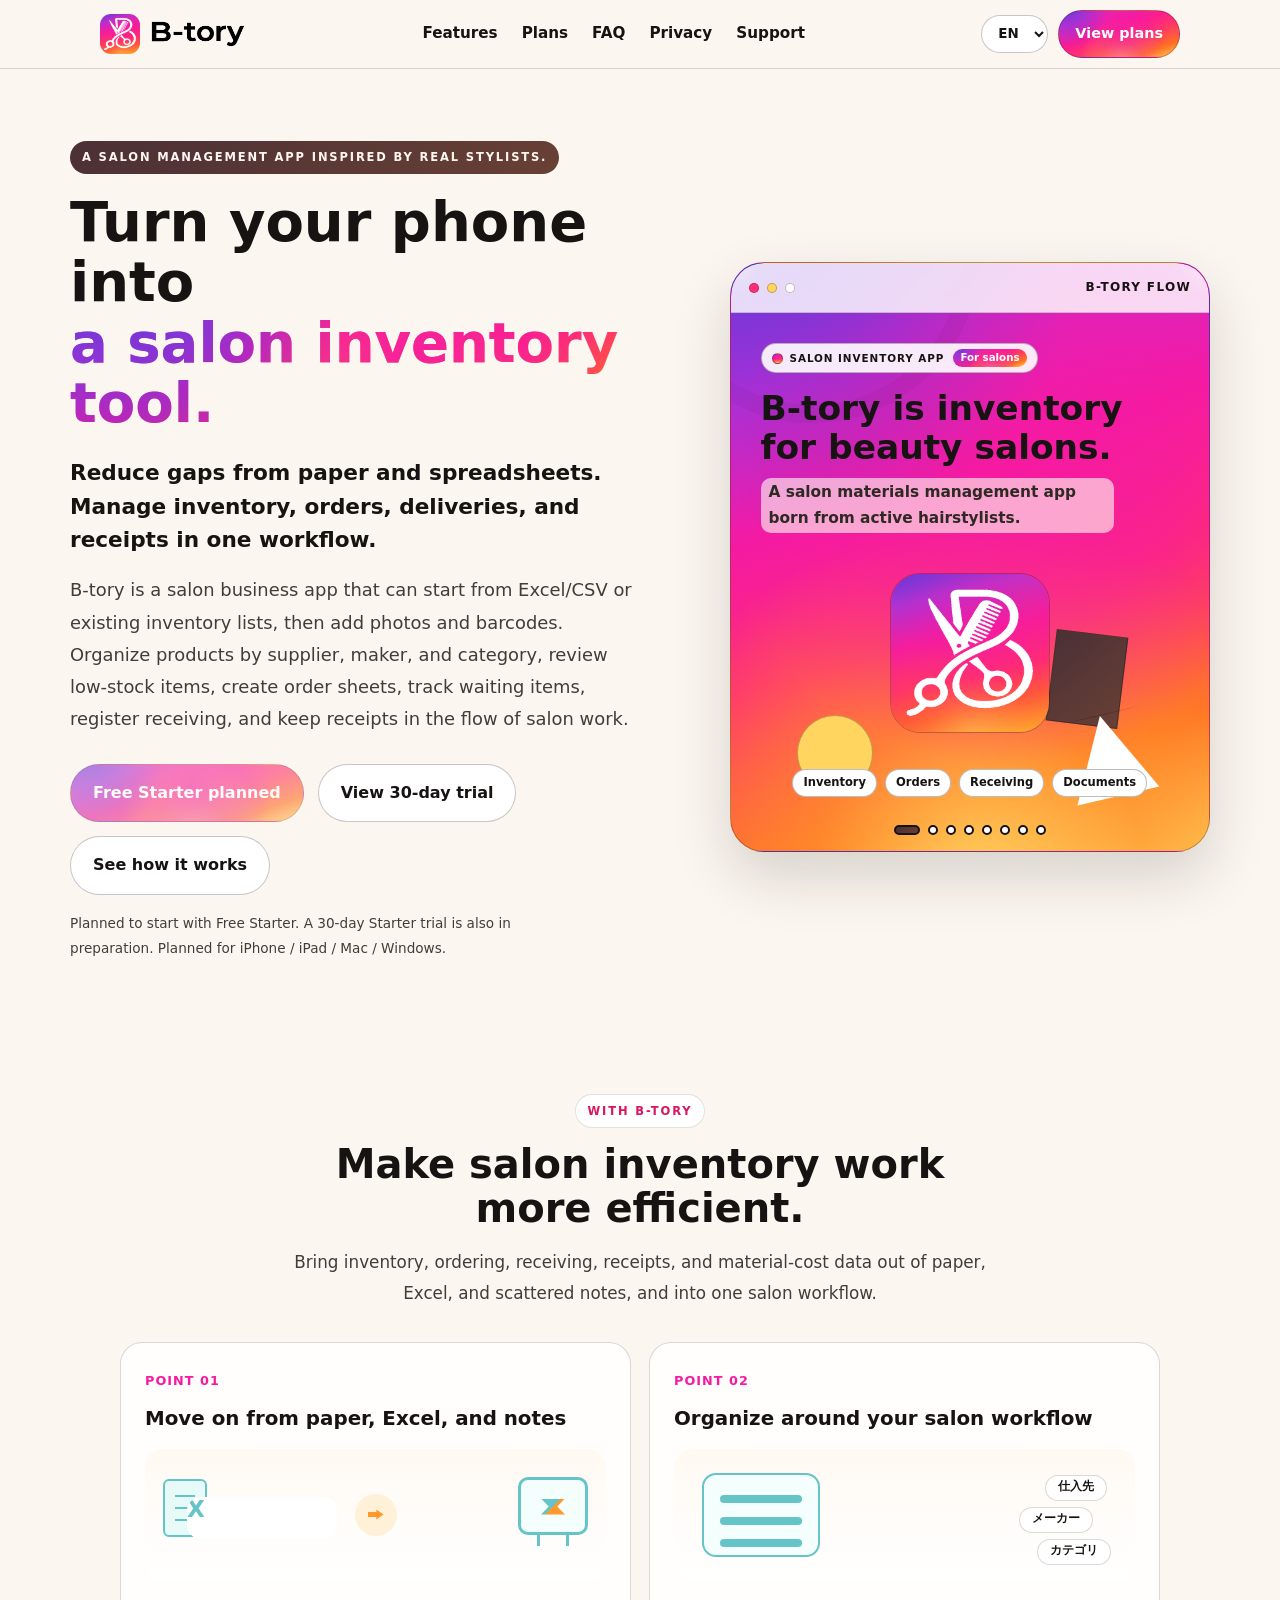
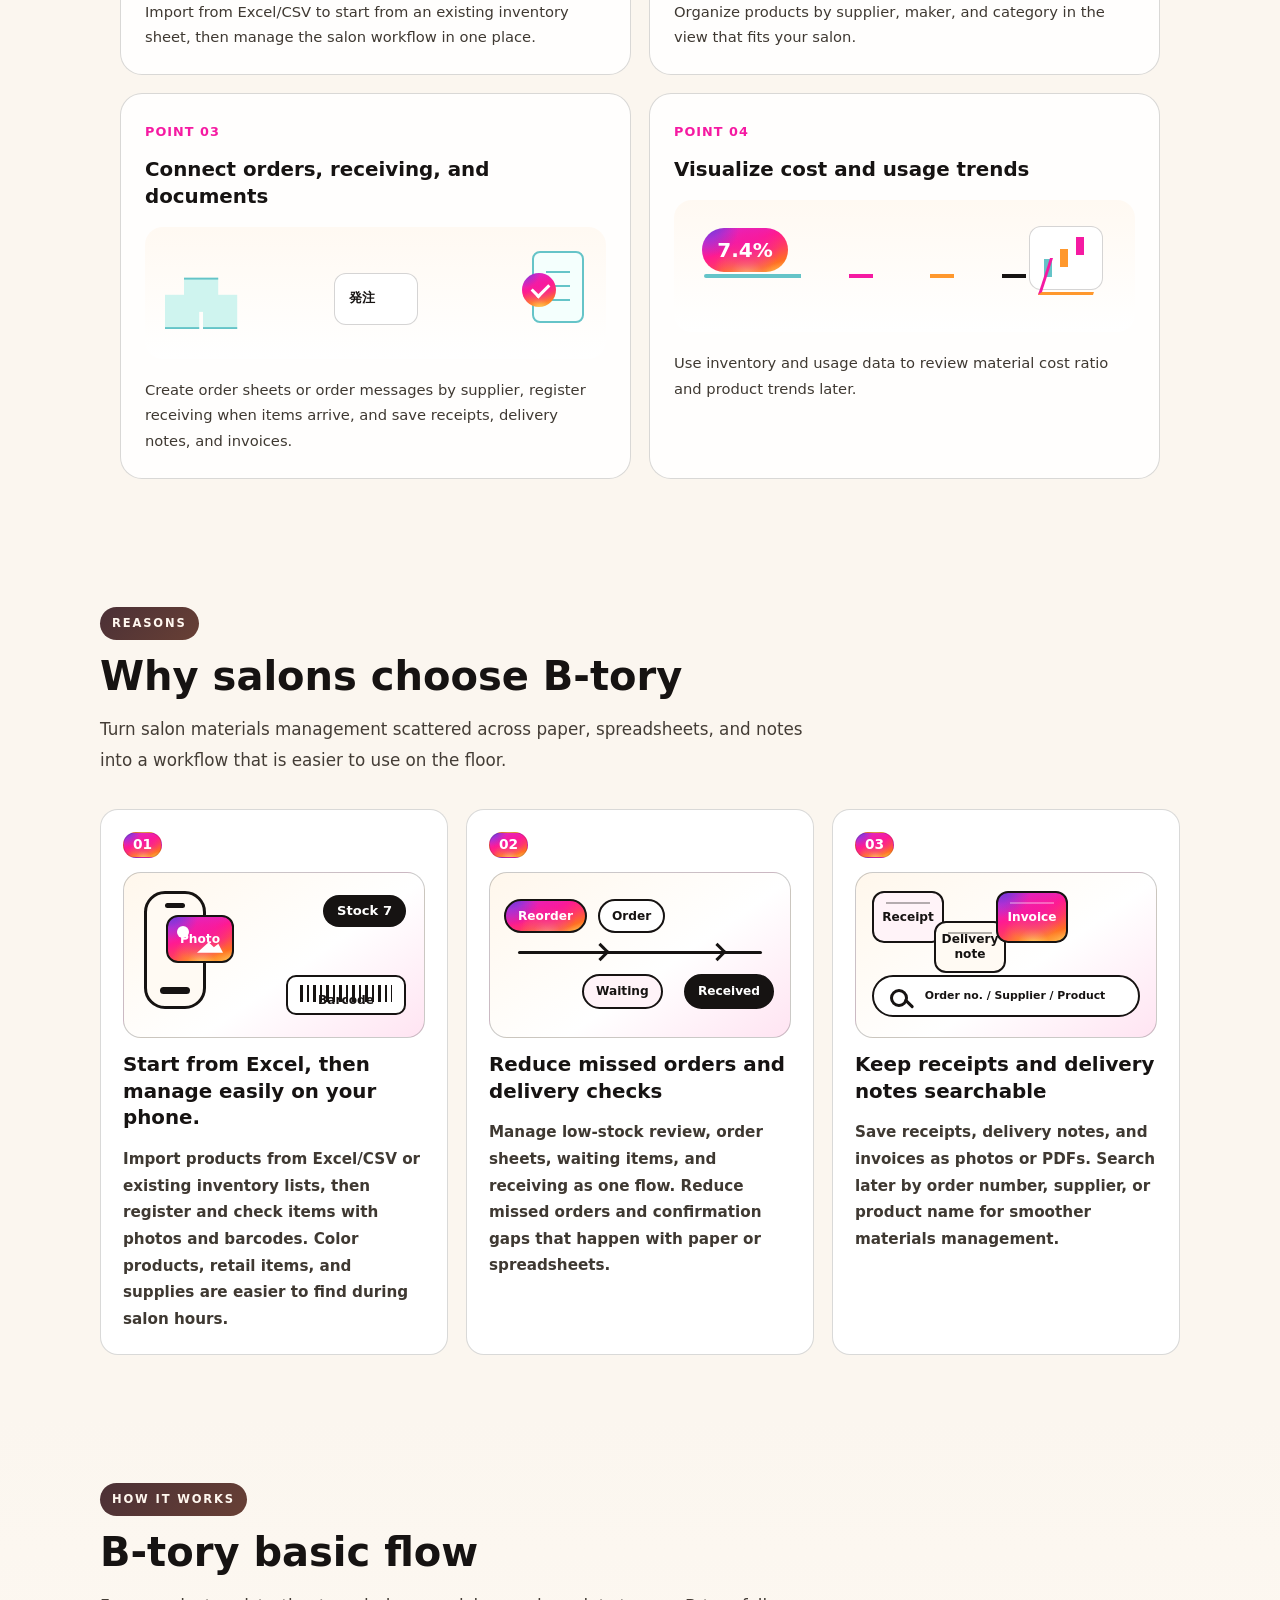
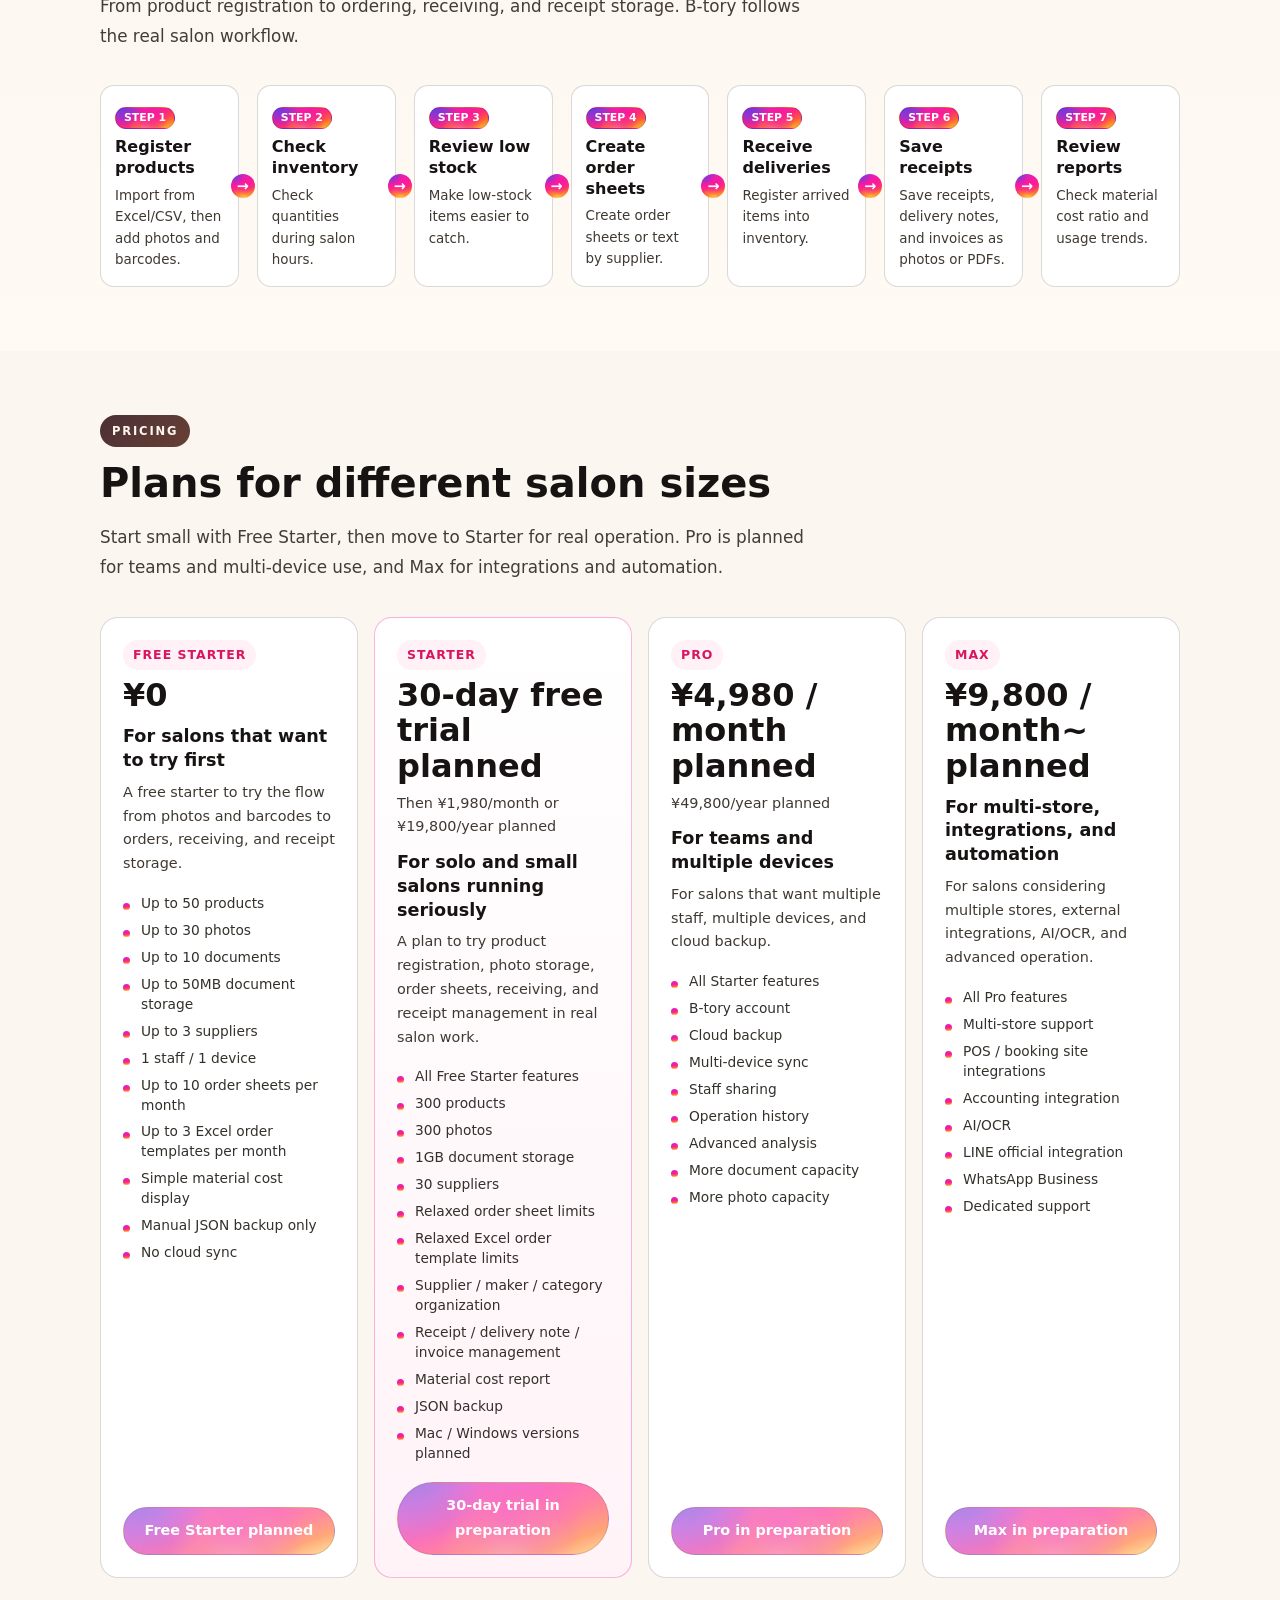
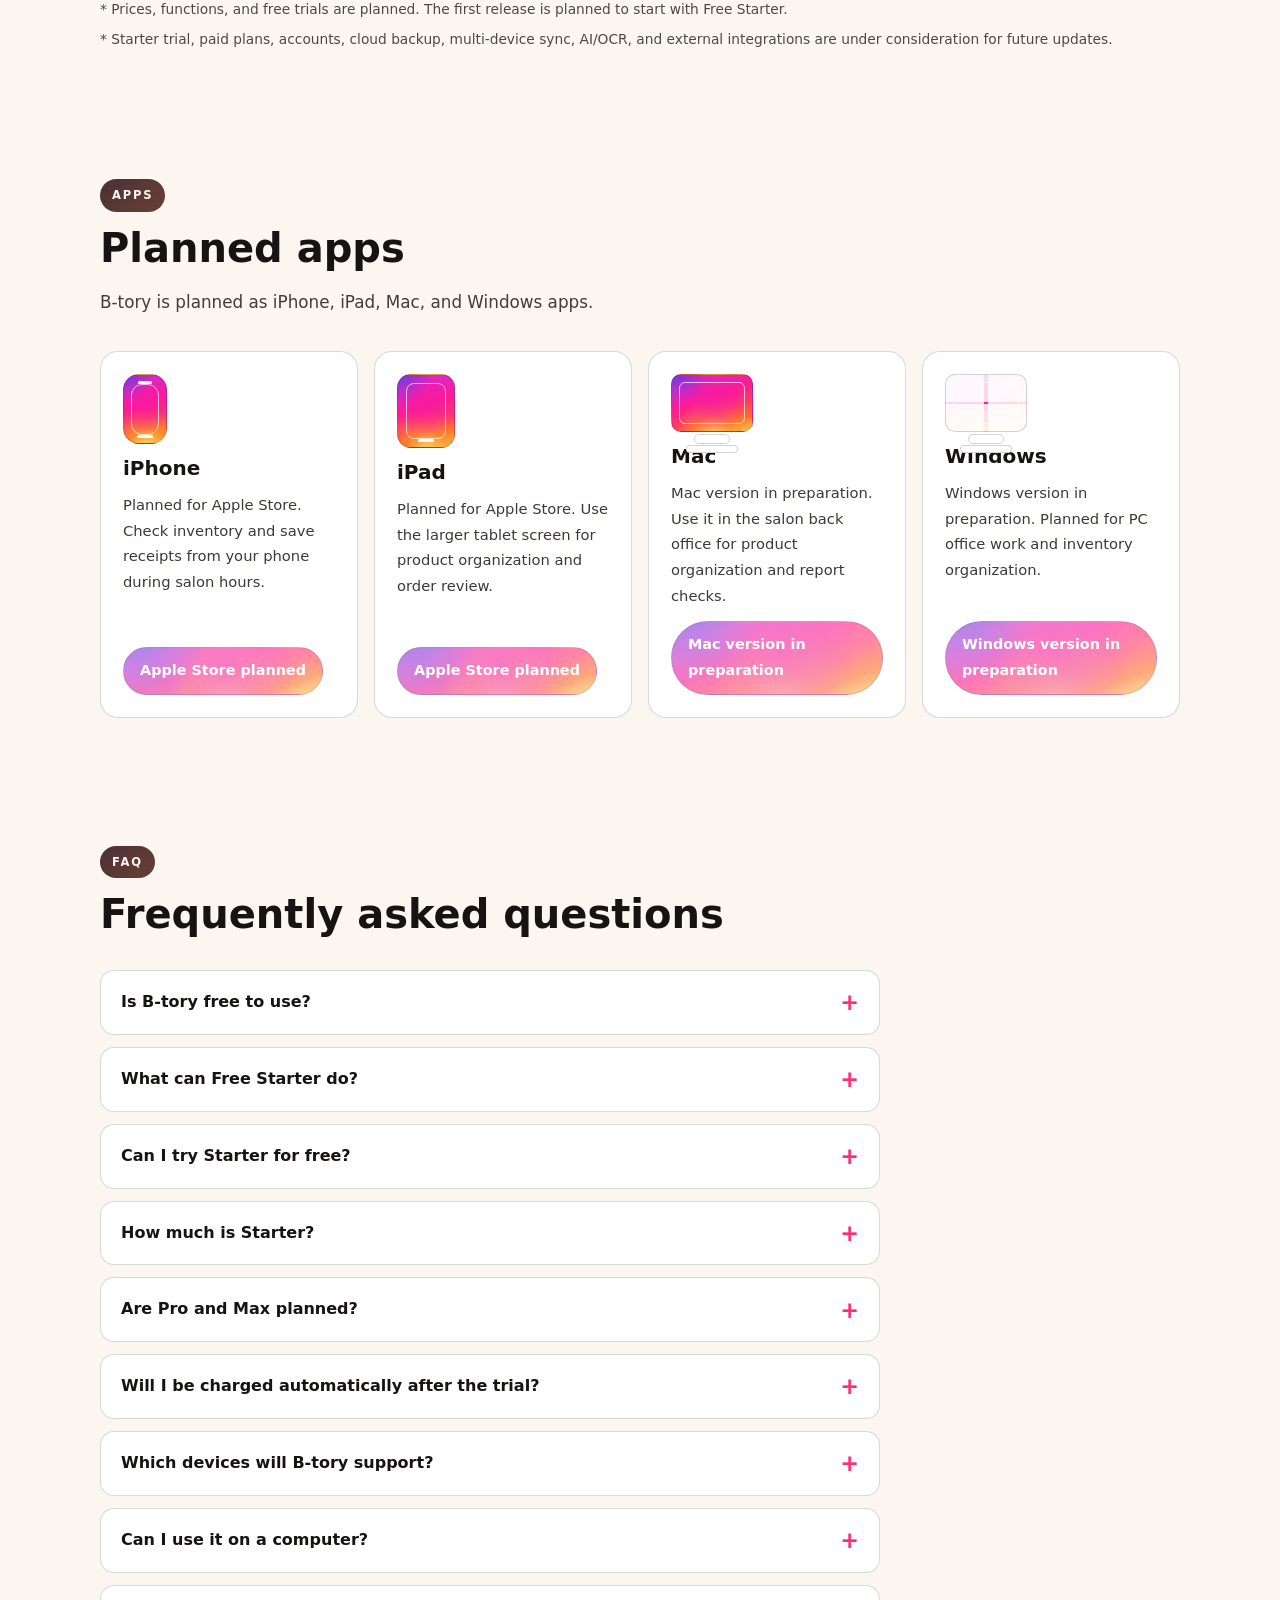
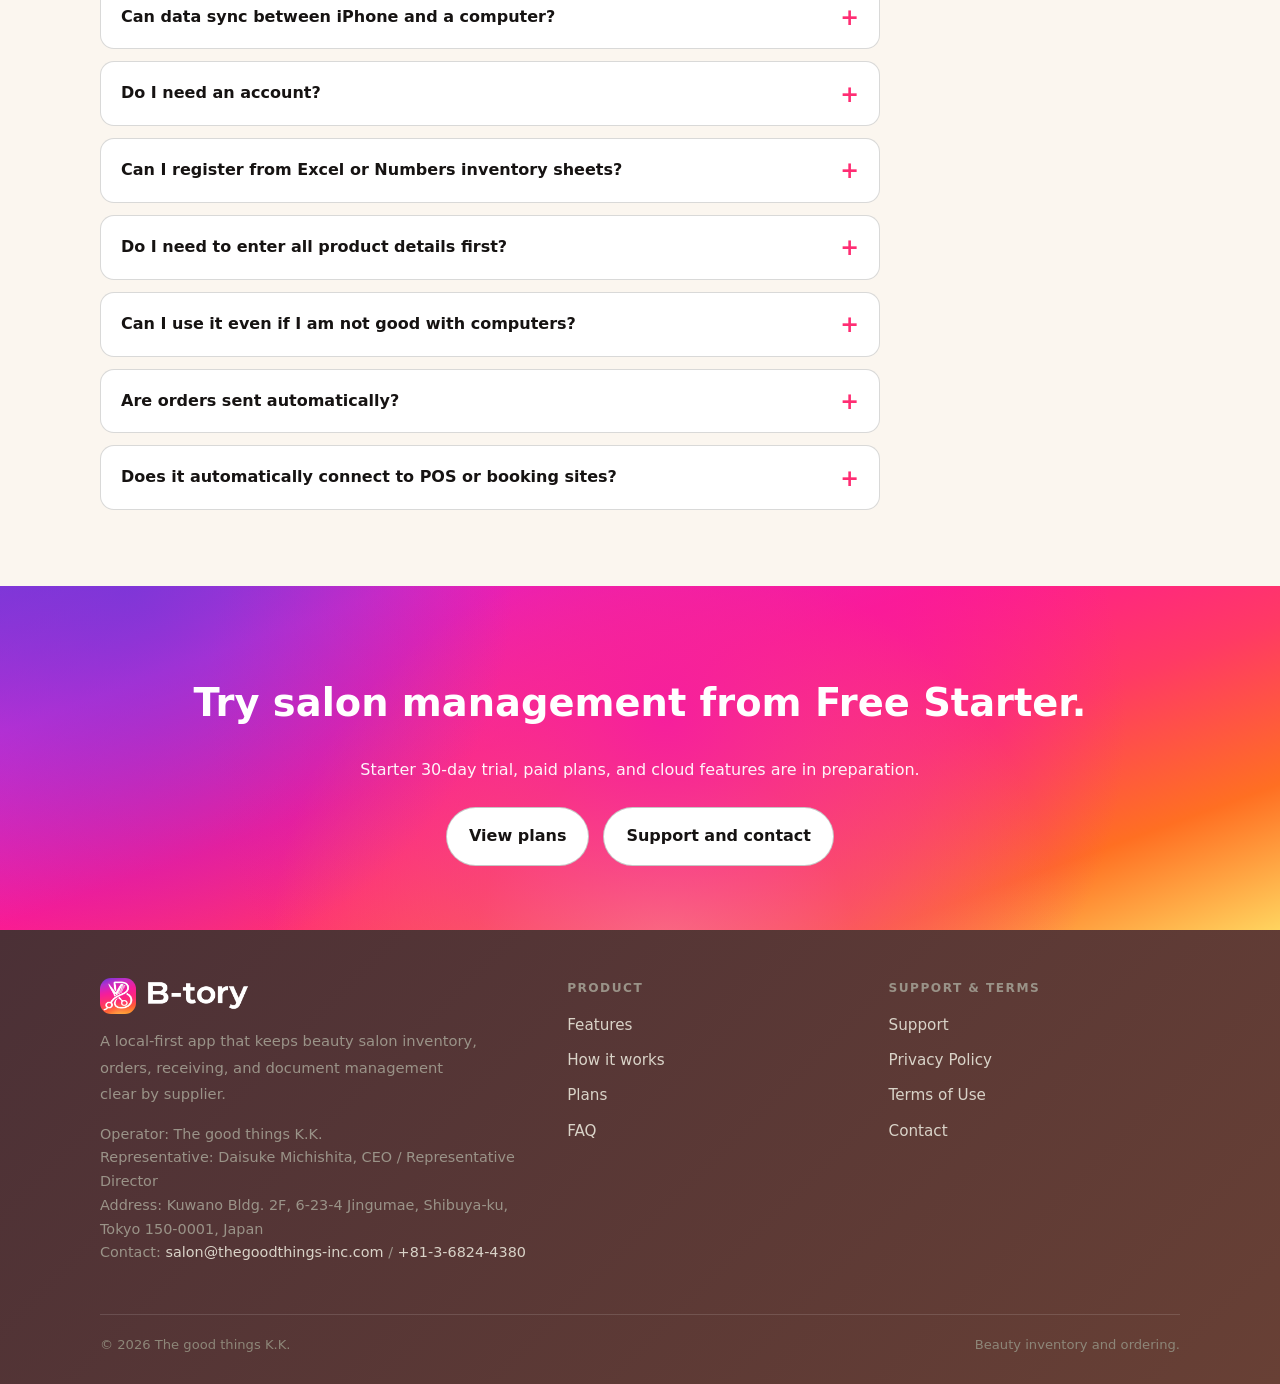
==== index.html @ 5edecd53 "Unify mobile hero with PC slider (8 slides incl. Excel/CSV) - Mobile now shows the same .hero-flow s" ====
<!DOCTYPE html>
<html lang="en">
<head>
<meta charset="UTF-8">
<meta name="viewport" content="width=device-width, initial-scale=1.0">
<title>B-tory | Salon inventory, ordering, receiving, and document management app</title>
<meta name="description" content="B-tory is a local-first salon inventory app for managing stock, ordering, receiving, documents, and reports. Organize products by supplier, maker, and category with photos and barcodes.">
<link rel="canonical" href="https://b-tory.com/">
<meta name="theme-color" content="#FF2D73">
<!-- Open Graph -->
<meta property="og:type" content="website">
<meta property="og:title" content="B-tory | Salon inventory, ordering, receiving, and document management app">
<meta property="og:description" content="Inventory, ordering, receiving, documents, and reports in one local-first app for beauty salons. Built around photos, barcodes, suppliers, makers, and categories.">
<meta property="og:url" content="https://b-tory.com/">
<meta property="og:image" content="https://b-tory.com/assets/btory-ogp.png">
<meta property="og:site_name" content="B-tory">
<meta property="og:locale" content="en_US">
<!-- Twitter -->
<meta name="twitter:card" content="summary_large_image">
<meta name="twitter:title" content="B-tory | Salon inventory, ordering, receiving, and document management app">
<meta name="twitter:description" content="Inventory, ordering, receiving, documents, and reports in one local-first app for beauty salons.">
<meta name="twitter:image" content="https://b-tory.com/assets/btory-ogp.png">
<link rel="icon" type="image/png" href="assets/favicon.png?v=20260624-brand-gradient">
<link rel="apple-touch-icon" href="assets/apple-touch-icon.png?v=20260624-brand-gradient">
<link rel="stylesheet" href="css/style.css?v=20260625-hero-unified">
<link rel="stylesheet" href="assets/hero-flow.css?v=20260625-hero-unified">
<script type="application/ld+json">
{
  "@context":"https://schema.org",
  "@type":"SoftwareApplication",
  "name":"B-tory",
  "applicationCategory":"BusinessApplication",
  "operatingSystem":"iOS, iPadOS, macOS, Windows",
  "description":"A local-first beauty salon app for inventory, ordering, receiving, document management, and reports.",
  "offers":{"@type":"Offer","price":"0","priceCurrency":"JPY"},
  "publisher":{
    "@type":"Organization",
    "name":"The good things K.K.",
    "email":"salon@thegoodthings-inc.com",
    "telephone":"+81-3-6824-4380",
    "address":{
      "@type":"PostalAddress",
      "streetAddress":"Kuwano Bldg. 2F, 6-23-4 Jingumae",
      "addressLocality":"Shibuya-ku",
      "addressRegion":"Tokyo",
      "postalCode":"150-0001",
      "addressCountry":"JP"
    }
  },
  "inLanguage":"en"
}
</script>
</head>
<body>

<header class="site-header">
  <div class="wrap nav">
    <a class="brand" href="index.html" aria-label="B-tory"><img class="brand-mark" src="assets/btory-mark.png?v=20260624-brand-gradient" alt=""><img class="brand-wordmark" src="assets/btory-wordmark.png?v=20260624-brand-gradient" alt=""></a>
    <nav class="nav-links" id="navLinks" aria-label="Main navigation">
      <a href="#features">機能</a>
      <a href="#plan">料金</a>
      <a href="#faq">FAQ</a>
      <a href="privacy.html">プライバシー</a>
      <a href="support.html#contact">サポート</a>
    </nav>
    <div class="nav-cta">
      <label class="lang-switch" for="languageSelect">
        <span class="sr-only">Language</span>
        <select id="languageSelect" aria-label="Language">
          <option value="en">EN</option>
          <option value="ja">JP</option>
          <option value="zh">ZH</option>
          <option value="es">ES</option>
        </select>
      </label>
      <a class="btn btn-primary btn-sm" href="#plan">プランを見る</a>
      <button class="menu-toggle" id="menuToggle" aria-label="メニューを開閉" aria-expanded="false">☰</button>
    </div>
  </div>
</header>

<main>
<!-- HERO -->
<section class="hero">
  <div class="wrap hero-grid">
    <div>
      <span class="eyebrow">現役美容師の声から生まれた、サロン管理アプリ</span>
      <h1 class="display hero-title"><span class="hero-line">今日からスマホが、</span><span class="hero-line text-grad"><span class="hero-phrase hero-phrase--accent">サロンの</span><span class="hero-phrase hero-phrase--accent">在庫管理端末に。</span></span></h1>
      <p class="hero-subhead">紙やExcelの抜け漏れを減らし、在庫・発注・納品・領収書までその場で一元管理。</p>
      <p class="lead">B-toryは、Excel/CSVや既存の在庫表から始めて、写真・バーコードでも商品を登録できるサロン向け業務アプリです。仕入先別・メーカー別・カテゴリ別に整理し、要発注の確認、発注書作成、入荷待ち、納品登録、領収書保存まで、サロンワークの流れに合わせて使えます。</p>
      <div class="hero-cta">
        <span class="btn btn-primary is-disabled" role="button" aria-disabled="true">Free Starterで試す予定</span>
        <a class="btn btn-ghost" href="#plan">30日無料トライアルを見る</a>
        <a class="btn btn-ghost" href="support.html#register-products">使い方を見る</a>
      </div>
      <p class="hero-note">Free Starterから開始予定。Starterは30日無料トライアルも準備中です。iPhone / iPad / Mac / Windows 対応予定。</p>
    </div>
    <figure class="hero-mobile-visual" aria-label="B-toryのモバイル向け機能紹介">
      <div class="hero-mobile-frame">
        <figcaption class="hero-mobile-caption">
          <span>B-tory Flow</span>
          <strong>在庫・発注・納品を、ひとつの流れで</strong>
        </figcaption>
        <div class="hero-mobile-device">
          <picture>
            <source srcset="assets/btory-hero-mobile-devices.webp" type="image/webp">
            <img src="assets/btory-hero-mobile-devices.png" width="1200" height="900" alt="B-tory app shown on phone and tablet screens" decoding="async" fetchpriority="high">
          </picture>
        </div>
        <div class="hero-mobile-slides" aria-hidden="true">
          <article class="hero-mobile-slide">
            <h2>美容サロンの在庫アプリは、B-tory。</h2>
            <p><span>在庫</span><span>発注</span><span>納品</span><span>領収書</span></p>
          </article>
          <article class="hero-mobile-slide">
            <h2>Excelから始めて、スマホで管理。</h2>
            <p><span>Excel</span><span>CSV</span><span>写真</span><span>バーコード</span></p>
          </article>
          <article class="hero-mobile-slide">
            <h2>足りない商品を、仕入先ごとに発注。</h2>
            <p><span>要発注</span><span>発注書</span><span>入荷待ち</span></p>
          </article>
          <article class="hero-mobile-slide">
            <h2>届いたら納品登録。領収書も保存。</h2>
            <p><span>納品</span><span>領収書</span><span>請求書</span><span>レポート</span></p>
          </article>
        </div>
      </div>
    </figure>
    <div class="hero-flow" data-hero-flow aria-label="B-toryの機能紹介">
      <div class="hero-flow__shell">
        <div class="hero-flow__topbar" aria-hidden="true">
          <span></span><span></span><span></span>
          <strong>B-tory Flow</strong>
        </div>

        <div class="hero-flow__slides">
          <article class="hero-slide hero-slide--brand is-active" data-hero-slide aria-label="1 / 7 ブランド">
            <div class="hero-slide__copy">
              <p class="hero-slide__kicker"><span>Salon inventory app</span><small>サロン在庫アプリ</small></p>
              <h2>美容サロンの在庫アプリは、B-tory。</h2>
              <p>現役美容師の声から生まれた、サロン材料管理アプリ。</p>
            </div>
            <div class="hero-slide__visual hero-slide__visual--brand">
              <img class="flow-mark" src="assets/btory-mark.png?v=20260624-brand-gradient" alt="B-tory">
              <div class="bauhaus-shapes" aria-hidden="true">
                <span class="shape-dot"></span>
                <span class="shape-rect"></span>
                <span class="shape-tri"></span>
              </div>
              <div class="tag-row" aria-label="管理範囲">
                <span>在庫</span><span>発注</span><span>納品</span><span>書類管理</span>
              </div>
            </div>
          </article>

          <article class="hero-slide hero-slide--excel" data-hero-slide aria-label="2 / 8 Excel/CSV">
            <div class="hero-slide__copy">
              <p class="hero-slide__kicker"><span>Excel / CSV import</span><small>Excel取り込み</small></p>
              <h2>Excelから始めて、スマホで管理。</h2>
              <p>既存の在庫表から取り込み、写真やバーコードを後から追加できます。</p>
            </div>
            <div class="hero-slide__visual hero-slide__visual--excel">
              <div class="excel-sheet">
                <div class="excel-head">Excel / CSV</div>
                <div class="excel-grid" aria-hidden="true"><i></i><i></i><i></i><i></i><i></i><i></i><i></i><i></i><i></i></div>
              </div>
              <span class="excel-arrow" aria-hidden="true"></span>
              <div class="import-card">
                <strong>128</strong>
                <div class="import-bars" aria-hidden="true"><b></b><b></b><b></b></div>
              </div>
            </div>
          </article>

          <article class="hero-slide hero-slide--photo" data-hero-slide aria-label="2 / 7 写真登録">
            <div class="hero-slide__copy">
              <p class="hero-slide__kicker"><span>Photo inventory</span><small>写真登録</small></p>
              <h2>写真で見つけやすく、登録もかんたん。</h2>
              <p>カラー剤、店販商品、備品まで。写真で商品を迷わず管理。</p>
            </div>
            <div class="hero-slide__visual">
              <div class="phone-mock">
                <div class="phone-bar"></div>
                <div class="app-screen">
                  <div class="screen-title">商品登録</div>
                  <div class="product-photo"><span class="camera-icon"></span></div>
                  <div class="field-line strong">カラークリーム 8N</div>
                  <div class="field-line">仕入先: Aディーラー</div>
                  <div class="stock-pill">在庫 4</div>
                </div>
              </div>
              <div class="floating-card card-photo">
                <strong>写真で管理</strong>
                <span>棚で迷わない</span>
              </div>
            </div>
          </article>

          <article class="hero-slide hero-slide--barcode" data-hero-slide aria-label="3 / 7 バーコード">
            <div class="hero-slide__copy">
              <p class="hero-slide__kicker"><span>Barcode check</span><small>バーコード確認</small></p>
              <h2>バーコードで、すぐ商品確認。</h2>
              <p>営業中でも、スキャンして在庫をその場でチェック。</p>
            </div>
            <div class="hero-slide__visual">
              <div class="phone-mock">
                <div class="phone-bar"></div>
                <div class="scan-screen">
                  <div class="scan-frame"><span></span></div>
                  <div class="barcode-lines" aria-hidden="true"><i></i><i></i><i></i><i></i><i></i><i></i></div>
                  <div class="field-line strong">スキャン中</div>
                </div>
              </div>
              <div class="floating-card card-result">
                <strong>グロスカラー 6P</strong>
                <span>現在庫 7本</span>
              </div>
            </div>
          </article>

          <article class="hero-slide hero-slide--reorder" data-hero-slide aria-label="4 / 7 要発注">
            <div class="hero-slide__copy">
              <p class="hero-slide__kicker"><span>Reorder alert</span><small>要発注</small></p>
              <h2>足りない商品が、ひと目で分かる。</h2>
              <p>発注点を下回った商品を見逃しにくく。</p>
            </div>
            <div class="hero-slide__visual">
              <div class="order-board">
                <div class="board-head"><span>要発注</span><strong>3件</strong></div>
                <div class="order-row alert"><span>OX 6%</span><b>残り 1</b></div>
                <div class="order-row"><span>カラー 8N</span><b>残り 2</b></div>
                <div class="order-row"><span>手袋 M</span><b>残り 1</b></div>
              </div>
              <div class="notice-badge">発注点以下</div>
            </div>
          </article>

          <article class="hero-slide hero-slide--dealer" data-hero-slide aria-label="5 / 7 仕入先別発注">
            <div class="hero-slide__copy">
              <p class="hero-slide__kicker"><span>Dealer ordering</span><small>仕入先別発注</small></p>
              <h2>仕入先ごとに、注文書まで一気に。</h2>
              <p>ディーラー別にまとめて、発注書や発注本文を作成。</p>
            </div>
            <div class="hero-slide__visual">
              <div class="dealer-stack">
                <div class="dealer-card active"><span>Aディーラー</span><strong>5品目</strong></div>
                <div class="dealer-card"><span>Bディーラー</span><strong>2品目</strong></div>
              </div>
              <div class="order-preview">
                <div class="preview-line wide"></div>
                <div class="preview-line"></div>
                <div class="preview-line short"></div>
                <div class="channel-row"><span>Excel</span><span>メール</span><span>LINE</span><span>WhatsApp</span></div>
                <small>送信前に確認</small>
              </div>
            </div>
          </article>

          <article class="hero-slide hero-slide--delivery" data-hero-slide aria-label="6 / 7 納品">
            <div class="hero-slide__copy">
              <p class="hero-slide__kicker"><span>Delivery flow</span><small>納品管理</small></p>
              <h2>届いたら、納品登録で在庫に反映。</h2>
              <p>入荷待ち、一部納品、納品済みまで流れで管理。</p>
            </div>
            <div class="hero-slide__visual">
              <div class="delivery-lane">
                <div class="status-card">入荷待ち</div>
                <div class="status-card mid">一部納品</div>
                <div class="status-card done">納品済み</div>
              </div>
              <div class="stock-change"><span>在庫</span><strong>2 → 8</strong></div>
            </div>
          </article>

          <article class="hero-slide hero-slide--docs" data-hero-slide aria-label="7 / 7 書類とレポート">
            <div class="hero-slide__copy">
              <p class="hero-slide__kicker"><span>Documents & report</span><small>書類・レポート</small></p>
              <h2>領収書も、材料費率も、あとから見える。</h2>
              <p>納品書・請求書・領収書を保存。材料費率や使用傾向も確認。</p>
            </div>
            <div class="hero-slide__visual">
              <div class="doc-card">
                <span>納品書</span><span>請求書</span><span>領収書</span>
              </div>
              <div class="report-card">
                <small>材料費率</small>
                <strong>7.4%</strong>
                <div class="mini-bars" aria-hidden="true"><i></i><i></i><i></i><i></i></div>
              </div>
              <div class="trend-card">薬剤使用傾向</div>
            </div>
          </article>
        </div>

        <div class="hero-flow__controls" aria-label="スライド操作">
          <button type="button" class="is-active" data-hero-dot aria-label="ブランドを表示"></button>
          <button type="button" data-hero-dot aria-label="Excel取り込みを表示"></button>
          <button type="button" data-hero-dot aria-label="写真登録を表示"></button>
          <button type="button" data-hero-dot aria-label="バーコードを表示"></button>
          <button type="button" data-hero-dot aria-label="要発注を表示"></button>
          <button type="button" data-hero-dot aria-label="仕入先別発注を表示"></button>
          <button type="button" data-hero-dot aria-label="納品を表示"></button>
          <button type="button" data-hero-dot aria-label="書類とレポートを表示"></button>
        </div>
      </div>
    </div>
  </div>
</section>

<!-- FEATURES -->
<section id="features">
  <div class="wrap">
    <div class="section-head feature-head">
      <span class="eyebrow">B-toryなら</span>
      <h2 class="display">サロンの在庫管理業務を効率化。</h2>
      <p>紙・Excel・メモに散らばりがちな在庫、発注、納品、領収書、材料費の情報を、サロンワークに沿った流れにまとめます。</p>
    </div>
    <div class="features">
      <div class="feat feat--paper">
        <div class="feature-point">ポイント 01</div>
        <h3>紙・Excel・メモから脱却</h3>
        <div class="feature-visual" aria-hidden="true">
          <span class="paper-sheet"></span>
          <span class="excel-sheet">X</span>
          <span class="arrow-chip"></span>
          <span class="btory-screen"></span>
        </div>
        <p>Excel/CSVから取り込み、既存の在庫表をもとにサロン管理を始められます。</p>
      </div>
      <div class="feat feat--organize">
        <div class="feature-point">ポイント 02</div>
        <h3>サロンに合わせて整理</h3>
        <div class="feature-visual" aria-hidden="true">
          <span class="organize-board"></span>
          <span class="tag-chip tag-chip--supplier">仕入先</span>
          <span class="tag-chip tag-chip--maker">メーカー</span>
          <span class="tag-chip tag-chip--category">カテゴリ</span>
        </div>
        <p>仕入先別・メーカー別・カテゴリ別に、サロンの管理しやすい見方で商品を整理できます。</p>
      </div>
      <div class="feat feat--ops">
        <div class="feature-point">ポイント 03</div>
        <h3>発注・納品・書類までつながる</h3>
        <div class="feature-visual" aria-hidden="true">
          <span class="box-stack"></span>
          <span class="supplier-card"></span>
          <span class="receipt-card"></span>
          <span class="check-circle"></span>
        </div>
        <p>仕入先ごとに発注書や本文を作成し、届いたら納品登録。領収書・納品書・請求書も保存できます。</p>
      </div>
      <div class="feat feat--data">
        <div class="feature-point">ポイント 04</div>
        <h3>材料費率・使用傾向を見える化</h3>
        <div class="feature-visual" aria-hidden="true">
          <span class="report-bars"></span>
          <span class="rate-badge">7.4%</span>
          <span class="trend-line"></span>
        </div>
        <p>在庫や使用データから、材料費率や薬剤使用の傾向を確認し、あとから振り返れます。</p>
      </div>
    </div>
  </div>
</section>

<!-- DIFFERENCE -->
<section id="difference">
  <div class="wrap">
    <div class="section-head">
      <span class="eyebrow">Reasons</span>
      <h2 class="display">B-toryが選ばれる理由</h2>
      <p>紙・Excel・メモで散らばりやすいサロン材料管理を、現場で使いやすい流れに変えます。</p>
    </div>
    <div class="diff-list">
      <div class="diff reason-card reason-card--phone">
        <span class="num">01</span>
        <div class="reason-visual" aria-hidden="true">
          <span class="reason-phone"></span>
          <span class="reason-photo reason-label">写真</span>
          <span class="reason-barcode reason-label">バーコード</span>
          <span class="reason-stock reason-label">在庫 7</span>
        </div>
        <h3>Excelから始めて、スマホでかんたん管理</h3>
        <p>Excel/CSVや既存の在庫表から商品を取り込み、写真・バーコードでも登録・確認できます。カラー剤、店販商品、備品まで、営業中でもその場で在庫を見つけやすくします。</p>
      </div>
      <div class="diff reason-card reason-card--order">
        <span class="num">02</span>
        <div class="reason-visual" aria-hidden="true">
          <span class="reason-alert reason-label">要発注</span>
          <span class="reason-order-doc reason-label">発注</span>
          <span class="reason-flow-arrow"></span>
          <span class="reason-wait reason-label">入荷待ち</span>
          <span class="reason-check reason-label">納品</span>
        </div>
        <h3>発注・納品の抜け漏れを減らせる</h3>
        <p>要発注の確認、発注書作成、入荷待ち、納品登録までを一連で管理。紙やExcelで起きやすい発注漏れ・確認漏れを減らします。</p>
      </div>
      <div class="diff reason-card reason-card--docs">
        <span class="num">03</span>
        <div class="reason-visual" aria-hidden="true">
          <span class="reason-receipt reason-label">領収書</span>
          <span class="reason-delivery-note reason-label">納品書</span>
          <span class="reason-invoice reason-label">請求書</span>
          <span class="reason-search reason-label">発注番号 / 仕入先 / 商品名</span>
        </div>
        <h3>領収書・納品書まであとから探せる</h3>
        <p>領収書、納品書、請求書を写真やPDFで保存。発注番号、仕入先、商品名であとから探せるので、材料管理や確認作業がスムーズになります。</p>
      </div>
    </div>
  </div>
</section>

<!-- HOW IT WORKS -->
<section id="how" class="workflow-section">
  <div class="wrap">
    <div class="section-head">
      <span class="eyebrow">How it works</span>
      <h2 class="display">B-toryの基本の流れ</h2>
      <p>商品登録から発注、納品、領収書保存まで。サロンワークに沿って使えます。</p>
    </div>
    <div class="flow">
      <div class="step"><div class="n">STEP 1</div><h4>商品を登録</h4><p>Excel/CSVから取り込み、写真・バーコードでも登録。</p></div>
      <div class="step"><div class="n">STEP 2</div><h4>在庫をチェック</h4><p>営業中でも数量を確認。</p></div>
      <div class="step"><div class="n">STEP 3</div><h4>要発注を確認</h4><p>足りない商品を見逃しにくく。</p></div>
      <div class="step"><div class="n">STEP 4</div><h4>発注書を作成</h4><p>仕入先ごとに発注書や本文を作成。</p></div>
      <div class="step"><div class="n">STEP 5</div><h4>納品登録</h4><p>届いた商品を登録して在庫へ。</p></div>
      <div class="step"><div class="n">STEP 6</div><h4>領収書を保存</h4><p>領収書・納品書・請求書を写真やPDFで保存。</p></div>
      <div class="step"><div class="n">STEP 7</div><h4>レポートで確認</h4><p>材料費率や使用傾向を確認。</p></div>
    </div>
  </div>
</section>

<!-- PRICING -->
<section id="plan">
  <div class="wrap">
    <div class="section-head">
      <span class="eyebrow">Pricing</span>
      <h2 class="display">サロンの規模に合わせて選べるプラン</h2>
      <p>まずはFree Starterで小さく試して、本格運用はStarterへ。チーム運用や複数端末はPro、連携や自動化はMaxで対応予定です。</p>
    </div>
    <div class="pricing-grid">
      <article class="price-card">
        <div class="price-head">
          <span class="plan-label">Free Starter</span>
          <strong class="price">¥0</strong>
          <h3>まず試したいサロンに</h3>
          <p>写真・バーコード・発注・納品・領収書保存の流れを、小さく試せる無料スターター。</p>
        </div>
        <ul>
          <li>商品登録 50件まで</li>
          <li>写真登録 30枚まで</li>
          <li>書類保存 10件まで</li>
          <li>書類容量 50MBまで</li>
          <li>仕入先 3件まで</li>
          <li>スタッフ 1名 / 端末 1台</li>
          <li>発注書作成 月10件まで</li>
          <li>Excelテンプレート発注書 月3件まで</li>
          <li>材料費率は簡易表示</li>
          <li>バックアップは手動JSONのみ</li>
          <li>クラウド同期なし</li>
        </ul>
        <span class="btn btn-primary btn-sm is-disabled" role="button" aria-disabled="true">Free Starterで開始予定</span>
      </article>
      <article class="price-card featured">
        <div class="price-head">
          <span class="plan-label">Starter</span>
          <strong class="price">30日無料トライアル予定</strong>
          <p class="price-sub">その後 ¥1,980/月・年額 ¥19,800/年 予定</p>
          <h3>一人サロン・小規模サロンの本格運用に</h3>
          <p>商品登録、写真保存、発注書作成、納品登録、領収書管理まで、実際のサロン業務でしっかり試せるプラン。</p>
        </div>
        <ul>
          <li>Free Starterの全機能</li>
          <li>商品登録 300件</li>
          <li>写真登録 300枚</li>
          <li>書類保存 1GB</li>
          <li>仕入先 30件</li>
          <li>発注書作成 制限緩和</li>
          <li>Excelテンプレート発注書 制限緩和</li>
          <li>仕入先別・メーカー別・カテゴリ別整理</li>
          <li>領収書・納品書・請求書管理</li>
          <li>材料費率レポート</li>
          <li>JSONバックアップ</li>
          <li>Mac / Windows版対応予定</li>
        </ul>
        <span class="btn btn-primary btn-sm is-disabled" role="button" aria-disabled="true">30日無料トライアル準備中</span>
      </article>
      <article class="price-card">
        <div class="price-head">
          <span class="plan-label">Pro</span>
          <strong class="price">¥4,980/月 予定</strong>
          <p class="price-sub">年額 ¥49,800/年 予定</p>
          <h3>チーム運用・複数端末に</h3>
          <p>複数スタッフ、複数端末、クラウドバックアップを使いたいサロン向け。</p>
        </div>
        <ul>
          <li>Starterの全機能</li>
          <li>B-toryアカウント</li>
          <li>クラウドバックアップ</li>
          <li>複数端末同期</li>
          <li>スタッフ共有</li>
          <li>操作履歴</li>
          <li>詳細分析</li>
          <li>書類容量アップ</li>
          <li>写真容量アップ</li>
        </ul>
        <span class="btn btn-primary btn-sm is-disabled" role="button" aria-disabled="true">Pro準備中</span>
      </article>
      <article class="price-card">
        <div class="price-head">
          <span class="plan-label">Max</span>
          <strong class="price">¥9,800/月〜 予定</strong>
          <h3>複数店舗・連携・自動化に</h3>
          <p>複数店舗、外部連携、AI/OCRなどの高度な運用を検討するサロン向け。</p>
        </div>
        <ul>
          <li>Proの全機能</li>
          <li>複数店舗</li>
          <li>POS/予約サイト連携</li>
          <li>会計連携</li>
          <li>AI/OCR</li>
          <li>LINE公式連携</li>
          <li>WhatsApp Business</li>
          <li>専用サポート</li>
        </ul>
        <span class="btn btn-primary btn-sm is-disabled" role="button" aria-disabled="true">Max準備中</span>
      </article>
    </div>
    <div class="plan-note">
      <p>※価格・機能・無料トライアルは予定です。初回リリースではFree Starterから提供予定です。</p>
      <p>※Starter 30日無料トライアル、有料プラン、アカウント機能、クラウドバックアップ、複数端末同期、AI/OCR、外部連携は今後のアップデートで提供を検討しています。</p>
    </div>
  </div>
</section>

<!-- DOWNLOAD -->
<section id="download">
  <div class="wrap">
    <div class="section-head">
      <span class="eyebrow">Apps</span>
      <h2 class="display">対応予定アプリ</h2>
      <p>B-toryは、iPhone・iPad・Mac・Windowsアプリとして展開予定です。</p>
    </div>
    <div class="download-grid">
      <div class="download-card">
        <div class="device-icon phone" aria-hidden="true"><span></span></div>
        <h3>iPhone</h3>
        <p>Apple Storeで公開予定。営業中の在庫チェックや領収書保存をスマホで。</p>
        <span class="btn btn-primary btn-sm is-disabled" role="button" aria-disabled="true">Apple Storeで公開予定</span>
      </div>
      <div class="download-card">
        <div class="device-icon tablet" aria-hidden="true"><span></span></div>
        <h3>iPad</h3>
        <p>Apple Storeで公開予定。タブレットの大きな画面で商品整理や発注確認を。</p>
        <span class="btn btn-primary btn-sm is-disabled" role="button" aria-disabled="true">Apple Storeで公開予定</span>
      </div>
      <div class="download-card">
        <div class="device-icon desktop mac" aria-hidden="true"><span></span></div>
        <h3>Mac</h3>
        <p>Mac版 準備中。サロンのバックオフィスで商品整理やレポート確認を。</p>
        <span class="btn btn-primary btn-sm is-disabled" role="button" aria-disabled="true">Mac版 準備中</span>
      </div>
      <div class="download-card">
        <div class="device-icon desktop windows" aria-hidden="true"><span></span></div>
        <h3>Windows</h3>
        <p>Windows版 準備中。PCでの事務作業や在庫整理にも対応予定。</p>
        <span class="btn btn-primary btn-sm is-disabled" role="button" aria-disabled="true">Windows版 準備中</span>
      </div>
    </div>
  </div>
</section>

<!-- FAQ -->
<section id="faq">
  <div class="wrap">
    <div class="section-head"><span class="eyebrow">FAQ</span><h2 class="display">よくある質問</h2></div>
    <div class="faq">
      <details class="qa"><summary>B-toryは無料で使えますか？</summary><div class="a">初回リリースでは、Free Starterとして無料で試せるプランを提供予定です。本格運用向けにStarter / Pro / Maxの有料プランも準備中です。</div></details>
      <details class="qa"><summary>Free Starterでは何ができますか？</summary><div class="a">商品登録、写真/バーコード登録、要発注確認、発注書作成、納品登録、領収書・納品書・請求書保存などを小さく試せる予定です。登録数、写真枚数、書類保存数、保存容量には制限を設ける予定です。</div></details>
      <details class="qa"><summary>Starterを無料で試せますか？</summary><div class="a">Starterは30日無料トライアルを準備中です。商品登録、写真保存、発注書作成、納品登録、領収書管理など、本格運用向けの機能を実際のサロン業務で試せる予定です。</div></details>
      <details class="qa"><summary>Starterはいくらですか？</summary><div class="a">Starterは月額1,980円、年額19,800円を予定しています。一人サロン・小規模サロンの本格運用向けのプランです。価格や提供内容は正式リリース前に変更される場合があります。</div></details>
      <details class="qa"><summary>ProやMaxはありますか？</summary><div class="a">Proは月額4,980円、Maxは月額9,800円〜を予定しています。クラウドバックアップ、複数端末同期、スタッフ共有、外部連携、AI/OCRなどは今後のアップデートで検討しています。</div></details>
      <details class="qa"><summary>トライアル後は自動で課金されますか？</summary><div class="a">正式提供時の課金方法に合わせて、開始前に料金・期間・更新条件を分かりやすく表示します。現時点ではStarter 30日無料トライアルは準備中です。</div></details>
      <details class="qa"><summary>B-toryはどの端末で使えますか？</summary><div class="a">B-toryは、iPhone・iPad・Mac・Windowsアプリとして展開予定です。まずはiOS/iPadOS版を中心に準備し、Mac/Windowsのデスクトップアプリ版も順次対応予定です。</div></details>
      <details class="qa"><summary>PCでも使えますか？</summary><div class="a">はい。Mac/Windows向けのデスクトップアプリ版を準備予定です。公開までは公式サイトで案内します。</div></details>
      <details class="qa"><summary>iPhoneとPCでデータは同期できますか？</summary><div class="a">初回リリースでは端末内保存を中心に開始予定です。将来のアカウント機能・クラウドバックアップ・複数端末同期についても検討しています。</div></details>
      <details class="qa"><summary>アカウント登録は必要ですか？</summary><div class="a">初回リリースのFree Starterは、ログインなしでも使い始められる予定です。将来のStarter / Proでは、アカウント登録、Appleログイン、Googleログイン、メール登録、クラウドバックアップなどを検討しています。</div></details>
      <details class="qa"><summary>ExcelやNumbersの在庫表から登録できますか？</summary><div class="a">はい。CSVまたはExcel形式のファイルから商品データを取り込めるようにする予定です。Numbersを使っている場合は、Excel形式またはCSV形式で書き出してから取り込めます。まずは商品名、カテゴリ、仕入先、在庫数などをまとめて登録し、後から写真やバーコードを追加できます。</div></details>
      <details class="qa"><summary>最初に全部の商品情報を入力しないと使えませんか？</summary><div class="a">いいえ。まずは商品名と在庫数だけでも始められます。必要に応じて、カテゴリ、メーカー、仕入先、写真、バーコードを後から追加できます。</div></details>
      <details class="qa"><summary>パソコンが苦手でも使えますか？</summary><div class="a">はい。最初はExcel/CSVからまとめて取り込み、その後はスマホで写真やバーコードを使って管理できます。サロンワークの流れに合わせて、少しずつ整理していける設計を目指しています。</div></details>
      <details class="qa"><summary>発注は自動送信されますか？</summary><div class="a">いいえ。B-toryは発注書や本文の作成までを支援します。内容を確認のうえ、送信はご自身で行います。</div></details>
      <details class="qa"><summary>POSや予約サイトと自動連携しますか？</summary><div class="a">初回リリースでは自動連携は行いません。外部連携はMaxなどの将来プランで検討しています。</div></details>
    </div>
  </div>
</section>

<!-- CTA -->
<section class="cta-band">
  <div class="wrap">
    <h2 class="display">Free Starterから、サロン管理を小さく試す。</h2>
    <p>Starter 30日無料トライアル、有料プラン、クラウド機能は準備中です。</p>
    <div class="hero-cta" style="justify-content:center;margin-top:22px">
      <a class="btn" href="#plan">プランを見る</a>
      <a class="btn" href="support.html#contact">サポート・お問い合わせ</a>
    </div>
  </div>
</section>
</main>

<footer class="site-footer">
  <div class="wrap">
    <div class="foot-grid">
      <div class="foot-col">
        <a class="brand footer-brand" href="index.html" aria-label="B-tory"><img class="brand-mark" src="assets/btory-mark.png?v=20260624-brand-gradient" alt=""><img class="brand-wordmark" src="assets/btory-wordmark.png?v=20260624-brand-gradient" alt=""></a>
        <p style="color:#9A9388;max-width:26em;font-size:.92rem">美容サロンの在庫・発注・納品・書類管理を、仕入先別に分かりやすく整理できるローカル保存型アプリ。</p>
        <p class="footer-operator">運営者：The good things 株式会社<br><span class="en">The good things K.K.</span><br>代表責任者：代表取締役社長 道下 大輔<br><span class="en">Daisuke Michishita, CEO / Representative Director</span><br>所在地：〒150-0001 東京都渋谷区神宮前六丁目23番4号 桑野ビル2階<br><span class="en">Kuwano Bldg. 2F, 6-23-4 Jingumae, Shibuya-ku, Tokyo 150-0001, Japan</span><br>連絡先：<a href="mailto:salon@thegoodthings-inc.com">salon@thegoodthings-inc.com</a> / <a href="tel:+81368244380">03-6824-4380</a><br><span class="en">+81-3-6824-4380</span></p>
      </div>
      <div class="foot-col">
        <h4>プロダクト</h4>
        <ul>
          <li><a href="#features">機能</a></li>
          <li><a href="#how">使い方</a></li>
          <li><a href="#plan">料金プラン</a></li>
          <li><a href="#faq">FAQ</a></li>
        </ul>
      </div>
      <div class="foot-col">
        <h4>サポート・規約</h4>
        <ul>
          <li><a href="support.html">サポート</a></li>
          <li><a href="privacy.html">プライバシーポリシー</a></li>
          <li><a href="terms.html">利用規約</a></li>
          <li><a href="support.html#contact">お問い合わせ</a></li>
        </ul>
      </div>
    </div>
    <div class="foot-bottom">
      <span>© 2026 The good things K.K.</span>
      <span>Beauty inventory and ordering.</span>
    </div>
  </div>
</footer>

<script src="assets/site-i18n.js?v=20260625-hero-unified"></script>
<script>
  (function(){
    var t=document.getElementById('menuToggle'),n=document.getElementById('navLinks');
    if(t&&n){t.addEventListener('click',function(){var o=n.classList.toggle('open');t.setAttribute('aria-expanded',o);});
    n.querySelectorAll('a').forEach(function(a){a.addEventListener('click',function(){n.classList.remove('open');t.setAttribute('aria-expanded',false);});});}
  })();
</script>
<script src="assets/hero-flow.js"></script>
</body>
</html>
---- css/style.css ----
/* ===========================================================
   B-tory official site — Bauhaus-inspired, system-font, no CDN
   Brand: Instagram-like magenta-orange gradient / deep plum-brown bands / white / strong contrast
   =========================================================== */

:root{
  --ink:#161312;
  --paper:#FBF6EF;
  --paper-2:#FFF9F1;
  --white:#FFFFFF;
  --violet:#7137D8;
  --magenta:#C92BD5;
  --pink:#F51AA2;
  --hot:#FF2D73;
  --red:#FF2D73;
  --red-deep:#D91560;
  --orange:#FF6F22;
  --orange-bright:#FF982D;
  --peach:#FFD45F;
  --coral:#FF5A3A;
  --rose:#F51AA2;
  --yellow:#FFD45F;
  --green:#1F9D55;
  --blue:#2660E8;
  --line:#161312;
  --muted:#443D36;
  --band:#4B3036;
  --band-2:#684035;
  --band-soft:#7A4A3E;
  --grad:radial-gradient(circle at 12% 0%,rgba(113,55,216,.95) 0%,rgba(113,55,216,.55) 17%,rgba(113,55,216,0) 36%),
    radial-gradient(circle at 56% 38%,rgba(245,26,162,.94) 0%,rgba(245,26,162,.62) 31%,rgba(245,26,162,0) 59%),
    radial-gradient(circle at 52% 105%,rgba(255,212,95,.95) 0%,rgba(255,152,45,.72) 22%,rgba(255,152,45,0) 48%),
    linear-gradient(160deg,#7137D8 0%,#B832D2 13%,#F51AA2 34%,#FF2D73 57%,#FF5A3A 74%,#FF982D 89%,#FFD45F 100%);
  --grad-soft:radial-gradient(circle at 10% 0%,rgba(113,55,216,.72) 0%,rgba(113,55,216,0) 32%),
    radial-gradient(circle at 52% 38%,rgba(245,26,162,.92) 0%,rgba(245,26,162,.46) 38%,rgba(245,26,162,0) 66%),
    radial-gradient(circle at 52% 105%,rgba(255,212,95,.9) 0%,rgba(255,152,45,.58) 25%,rgba(255,152,45,0) 52%),
    linear-gradient(160deg,#8B36D8 0%,#D62CD1 18%,#FF1A91 42%,#FF3A64 62%,#FF6F22 82%,#FFD45F 100%);
  --band-grad:linear-gradient(135deg,#4B3036 0%,#684035 100%);
  --shadow:4px 5px 0 rgba(22,19,18,.88);
  --radius:18px;
  --maxw:1120px;
  --font-display:"Helvetica Neue","Arial Black","Hiragino Kaku Gothic ProN","Hiragino Sans",system-ui,sans-serif;
  --font-body:system-ui,-apple-system,"Segoe UI","Hiragino Sans","Hiragino Kaku Gothic ProN",Meiryo,sans-serif;
}

*{box-sizing:border-box}
html{scroll-behavior:smooth;-webkit-text-size-adjust:100%}
body{
  margin:0;font-family:var(--font-body);color:var(--ink);background:var(--paper);
  line-height:1.8;overflow-x:hidden;
}
img,svg{max-width:100%;height:auto;display:block}
a{color:inherit;text-decoration:none}
:focus-visible{outline:3px solid var(--blue);outline-offset:2px}

.wrap{width:100%;max-width:var(--maxw);margin:0 auto;padding:0 20px}
.display{font-family:var(--font-display);font-weight:800;letter-spacing:0;line-height:1.1}
.eyebrow{display:inline-block;font-family:var(--font-display);font-weight:800;font-size:.72rem;
  letter-spacing:.16em;text-transform:uppercase;background:var(--band-grad);color:#FFF7EF;padding:6px 12px;border-radius:999px}
.text-grad{color:inherit}
.sr-only{position:absolute;width:1px;height:1px;padding:0;margin:-1px;overflow:hidden;clip:rect(0 0 0 0);border:0}

/* buttons */
.btn{display:inline-flex;align-items:center;gap:.5em;font-family:var(--font-display);font-weight:800;font-size:1rem;
  padding:14px 22px;border-radius:999px;border:2.5px solid var(--ink);background:var(--white);color:var(--ink);
  cursor:pointer;transition:transform .12s ease,box-shadow .12s ease;box-shadow:var(--shadow)}
.btn:hover{transform:translate(-2px,-2px);box-shadow:8px 8px 0 var(--ink)}
.btn:active{transform:translate(2px,2px);box-shadow:2px 2px 0 var(--ink)}
.btn-primary{background:var(--grad-soft);color:var(--white)}
.btn-ghost{box-shadow:none}.btn-ghost:hover{box-shadow:var(--shadow)}
.btn.is-disabled{opacity:.6;cursor:default;box-shadow:none;transform:none}
.btn-sm{padding:10px 16px;font-size:.9rem}

/* header */
.site-header{position:sticky;top:0;z-index:50;background:rgba(251,246,239,.92);backdrop-filter:blur(10px);border-bottom:2.5px solid var(--ink)}
.nav{display:flex;align-items:center;justify-content:space-between;height:68px}
.brand{display:flex;align-items:center;gap:10px;font-family:var(--font-display);font-weight:800;font-size:1.3rem;min-width:0}
.brand-mark{width:40px;height:40px;border-radius:11px;object-fit:cover;flex:0 0 auto}
.brand-wordmark{width:96px;height:auto;border-radius:0;object-fit:contain;flex:0 1 auto}
.footer-brand .brand-mark{width:36px;height:36px}
.footer-brand .brand-wordmark{width:104px;filter:invert(1)}
.nav-links{display:flex;align-items:center;gap:24px}
.nav-links a{font-weight:600;font-size:.95rem}
.nav-links a:hover{color:var(--red)}
.nav-cta{display:flex;gap:10px;align-items:center}
.lang-switch{display:inline-flex;align-items:center;flex:0 0 auto}
.lang-switch select{
  height:38px;min-width:64px;padding:0 12px;border:2.5px solid var(--ink);border-radius:999px;
  background:var(--white);color:var(--ink);font-family:var(--font-display);font-weight:800;font-size:.84rem;
  box-shadow:2px 3px 0 rgba(22,19,18,.72);cursor:pointer
}
.lang-switch select:focus-visible{outline:3px solid var(--blue);outline-offset:2px}
.menu-toggle{display:none;background:none;border:2.5px solid var(--ink);border-radius:10px;width:42px;height:38px;font-size:1.2rem;cursor:pointer}

/* hero */
.hero{position:relative;padding:72px 0 56px;overflow:hidden}
.hero-grid{display:grid;grid-template-columns:1.12fr .88fr;gap:48px;align-items:center}
.hero h1{font-size:clamp(2rem,5.2vw,3.5rem);margin:18px 0 18px;overflow:visible}
.hero .text-grad{background:none;color:var(--ink)}
.hero .btn-primary{background:var(--grad-soft);color:var(--white)}
.hero-title{display:block;line-height:1.08;overflow:visible}
.hero-title .hero-line{display:block;max-width:100%;overflow:visible}
.hero-title .text-grad{
  display:block;
  width:fit-content;
  max-width:100%;
  padding-bottom:.08em;
  line-height:1.08;
  -webkit-box-decoration-break:clone;
  box-decoration-break:clone;
}
.hero-phrase{display:block}
.hero-phrase--accent{
  color:var(--red);
  background:var(--grad);
  -webkit-background-clip:text;
  background-clip:text;
}
@supports ((-webkit-background-clip:text) or (background-clip:text)){
  .hero-phrase--accent{
    color:transparent;
    -webkit-text-fill-color:transparent;
  }
}
.hero-phrase--plain{color:var(--ink);-webkit-text-fill-color:var(--ink)}
.hero-subhead{font-family:var(--font-display);font-weight:800;font-size:clamp(1.08rem,2.2vw,1.35rem);line-height:1.55;color:var(--ink);max-width:34em;margin:0 0 12px}
.hero .lead{font-size:1.12rem;max-width:32em;color:var(--muted)}
.hero-cta{display:flex;flex-wrap:wrap;gap:14px;margin-top:28px}
.hero-note{margin-top:16px;font-size:.85rem;color:var(--muted);max-width:34em}
.hero-mobile-visual{display:none!important;margin:0}
.hero-mobile-frame{position:relative;display:flex;flex-direction:column;gap:10px;padding:12px;overflow:hidden;border-radius:28px;background:var(--grad);box-shadow:0 18px 42px rgba(22,19,18,.12);isolation:isolate}
.hero-mobile-device{border-radius:18px;overflow:hidden;border:1px solid rgba(22,19,18,.16)}
.hero-mobile-device picture,
.hero-mobile-device img{display:block;width:100%;height:auto}
.hero-mobile-caption{
  display:grid;gap:2px;padding:10px 12px;border:1px solid rgba(22,19,18,.18);border-radius:16px;
  background:rgba(255,255,255,.9);backdrop-filter:blur(10px);color:var(--ink)
}
.hero-mobile-caption span{font-family:var(--font-display);font-weight:800;font-size:.62rem;letter-spacing:.12em;text-transform:uppercase;color:var(--red)}
.hero-mobile-caption strong{font-family:var(--font-display);font-size:.95rem;line-height:1.28}
.hero-mobile-slides{position:relative;min-height:88px}
.hero-mobile-slide{
  position:absolute;inset:0;display:grid;align-content:center;gap:8px;
  padding:12px 14px;border:1px solid rgba(22,19,18,.22);border-radius:20px;
  background:rgba(255,255,255,.9);backdrop-filter:blur(10px);
  opacity:0;transform:translateY(10px);animation:mobileHeroSlide 16s infinite ease
}
.hero-mobile-slide:nth-child(2){animation-delay:4s}
.hero-mobile-slide:nth-child(3){animation-delay:8s}
.hero-mobile-slide:nth-child(4){animation-delay:12s}
.hero-mobile-slide h2{margin:0;color:var(--ink);font-family:var(--font-display);font-size:1rem;line-height:1.28}
.hero-mobile-slide p{display:flex;flex-wrap:wrap;gap:6px;margin:0}
.hero-mobile-slide span{display:inline-flex;align-items:center;border-radius:999px;background:var(--grad-soft);color:#fff;font-family:var(--font-display);font-size:.68rem;font-weight:800;line-height:1;padding:5px 8px}
@keyframes mobileHeroSlide{
  0%,20%{opacity:1;transform:translateY(0)}
  25%,100%{opacity:0;transform:translateY(-8px)}
}

.hero-art{position:relative;min-height:360px;display:flex;align-items:center;justify-content:center}
.shape{position:absolute}
.shape.s1{width:128px;height:128px;background:var(--yellow);border:2.5px solid var(--ink);border-radius:50%;top:6px;right:34px;z-index:0}
.shape.s2{width:156px;height:136px;background:var(--grad-soft);clip-path:polygon(50% 0,100% 100%,0 100%);right:0;bottom:30px;z-index:0;opacity:.92;filter:drop-shadow(0 18px 22px rgba(255,45,115,.18))}
.shape.s3{width:84px;height:84px;background:var(--band-grad);left:24px;bottom:8px;z-index:0}
.hero-mark{position:relative;z-index:2;width:min(300px,72%);border-radius:22%;border:3px solid var(--ink);box-shadow:10px 10px 0 var(--ink)}

/* sections */
section{padding:64px 0}
.section-head{max-width:44em;margin-bottom:34px}
.section-head h2{font-size:clamp(1.7rem,4vw,2.5rem);margin:14px 0 10px}
.section-head p{color:var(--muted);font-size:1.05rem}
.alt{background:var(--band-grad);color:var(--paper)}
.alt .section-head p{color:#C9C2B7}.alt .eyebrow{background:var(--paper);color:var(--ink)}

/* problem cards */
.cards{display:grid;grid-template-columns:repeat(3,1fr);gap:16px}
.card{background:var(--white);border:2.5px solid var(--ink);border-radius:var(--radius);padding:22px;box-shadow:var(--shadow)}
.card .ico{font-size:1.6rem;margin-bottom:8px}
.card h3{font-family:var(--font-display);font-size:1.02rem;margin:0 0 6px;color:var(--ink)}
.card p{margin:0;color:#3F3932;font-size:.94rem}
.flow-card{display:flex;flex-direction:column;gap:10px}
.flow-card .before{align-self:flex-start;border:2px solid var(--ink);border-radius:999px;background:var(--paper);padding:4px 10px;font-weight:800;font-size:.78rem;line-height:1.35;color:var(--ink)}
.flow-card .flow-arrow{font-family:var(--font-display);font-weight:800;font-size:.76rem;letter-spacing:.08em;text-transform:uppercase;color:var(--rose);display:flex;align-items:center;gap:8px}
.flow-card .flow-arrow::before{content:"";display:inline-block;width:22px;height:2px;background:var(--grad)}
.flow-card h3{font-size:1.08rem;color:var(--ink);line-height:1.35}

/* features */
.feature-head{text-align:center;margin-left:auto;margin-right:auto}
.feature-head .eyebrow{background:var(--white);color:var(--red-deep);border:1px solid rgba(22,19,18,.12)}
.features{display:grid;grid-template-columns:repeat(2,minmax(0,1fr));gap:18px;max-width:1040px;margin:0 auto}
.feat{
  background:rgba(255,255,255,.86);border:1px solid var(--hairline);border-radius:22px;padding:26px 24px 24px;
  box-shadow:none;color:var(--ink);display:flex;flex-direction:column;gap:14px;min-width:0
}
.feature-point{font-family:var(--font-display);font-weight:800;color:var(--rose);font-size:.8rem;letter-spacing:.08em;text-transform:uppercase}
.feat h3{font-family:var(--font-display);font-size:1.24rem;margin:0;color:var(--ink);line-height:1.35}
.feat p{margin:0;color:#3F3932;font-size:.92rem;line-height:1.75}
.feature-visual{
  position:relative;height:132px;margin:2px 0 4px;border-radius:18px;
  background:linear-gradient(180deg,#fff9f2 0%,#fff 100%);overflow:hidden
}
.feature-visual span{position:absolute;display:block}
.paper-sheet{left:18px;top:30px;width:44px;height:58px;border:2px solid #65C4C8;border-radius:6px;background:#E8FAF8}
.paper-sheet::before{content:"";position:absolute;left:10px;right:10px;top:14px;height:2px;background:#65C4C8;box-shadow:0 12px 0 #65C4C8,0 24px 0 #65C4C8}
.excel-sheet{left:42px;top:48px;width:48px;height:42px;border:2px solid #65C4C8;border-radius:7px;background:#fff;color:#65C4C8;font-family:var(--font-display);font-weight:800;font-size:1.45rem;display:grid;place-items:center;line-height:1}
.arrow-chip{left:50%;top:50%;width:42px;height:42px;transform:translate(-50%,-50%);border-radius:999px;background:#FFF1D7}
.arrow-chip::before{content:"";position:absolute;left:13px;top:16px;width:16px;height:10px;background:#FF982D;clip-path:polygon(0 25%,55% 25%,55% 0,100% 50%,55% 100%,55% 75%,0 75%)}
.btory-screen{right:18px;top:28px;width:70px;height:58px;border:3px solid #65C4C8;border-radius:10px;background:#F4FFFD}
.btory-screen::before{content:"";position:absolute;left:16px;right:16px;bottom:-14px;height:12px;border-left:3px solid #65C4C8;border-right:3px solid #65C4C8}
.btory-screen::after{content:"";position:absolute;left:20px;right:20px;bottom:17px;height:16px;background:linear-gradient(135deg,#65C4C8 0 49%,#FF982D 50% 100%);clip-path:polygon(0 0,100% 0,68% 50%,100% 100%,0 100%,32% 50%)}
.phone-line{left:32px;top:16px;width:54px;height:92px;border:3px solid var(--ink);border-radius:18px;background:#FFF9F1}
.phone-line::before{content:"";position:absolute;top:8px;left:50%;width:18px;height:4px;transform:translateX(-50%);border-radius:999px;background:var(--ink)}
.scan-box{left:45px;top:42px;width:30px;height:30px;border:2px dashed var(--hot);border-radius:8px}
.barcode-mini{right:34px;bottom:26px;width:70px;height:24px;background:repeating-linear-gradient(90deg,var(--ink) 0 3px,transparent 3px 8px)}
.product-pill{right:26px;top:28px;width:78px;height:34px;border:1px solid rgba(22,19,18,.18);border-radius:999px;background:#fff}
.product-pill::before{content:"在庫";position:absolute;left:16px;top:7px;font-family:var(--font-display);font-size:.75rem;font-weight:800;color:var(--rose)}
.organize-board{left:28px;top:24px;width:118px;height:84px;border:2px solid #65C4C8;border-radius:14px;background:#F4FFFD}
.organize-board::before{content:"";position:absolute;left:16px;right:16px;top:20px;height:8px;border-radius:999px;background:#65C4C8;box-shadow:0 22px 0 #65C4C8,0 44px 0 #65C4C8}
.tag-chip{
  height:26px;padding:5px 12px;border-radius:999px;background:#fff;border:1px solid rgba(22,19,18,.16);
  font-family:var(--font-display);font-weight:800;font-size:.72rem;color:var(--ink);line-height:1
}
.tag-chip--supplier{right:28px;top:26px}
.tag-chip--maker{right:42px;top:58px}
.tag-chip--category{right:24px;top:90px}
.box-stack{left:30px;bottom:26px;width:76px;height:54px;background:
  linear-gradient(#CFF4EF,#CFF4EF) left bottom/36px 36px no-repeat,
  linear-gradient(#CFF4EF,#CFF4EF) right bottom/36px 36px no-repeat,
  linear-gradient(#CFF4EF,#CFF4EF) center top/36px 36px no-repeat}
.box-stack::before{content:"";position:absolute;inset:0;background:
  linear-gradient(#65C4C8,#65C4C8) left bottom/36px 2px no-repeat,
  linear-gradient(#65C4C8,#65C4C8) right bottom/36px 2px no-repeat,
  linear-gradient(#65C4C8,#65C4C8) center top/36px 2px no-repeat}
.alert-dot{left:82px;top:26px;width:44px;height:44px;border:9px solid #FFAE3D;border-radius:999px;background:#FFF9F1}
.alert-dot::after{content:"";position:absolute;width:28px;height:8px;right:-28px;bottom:-13px;background:#65C4C8;border-radius:999px;transform:rotate(48deg)}
.supplier-card{right:28px;bottom:24px;width:74px;height:48px;border:1px solid rgba(22,19,18,.18);border-radius:12px;background:#fff}
.supplier-card::before{content:"発注";position:absolute;left:14px;top:12px;font-family:var(--font-display);font-weight:800;color:var(--ink);font-size:.8rem}
.receipt-card{left:28px;top:22px;width:56px;height:78px;border:2px solid #65C4C8;border-radius:8px;background:#F4FFFD}
.receipt-card::before{content:"";position:absolute;left:12px;right:12px;top:18px;height:2px;background:#65C4C8;box-shadow:0 14px 0 #65C4C8,0 28px 0 #65C4C8}
.check-circle{left:50%;top:50%;width:46px;height:46px;transform:translate(-50%,-50%);border-radius:999px;background:var(--grad-soft)}
.check-circle::before{content:"";position:absolute;left:14px;top:15px;width:18px;height:10px;border-left:4px solid #fff;border-bottom:4px solid #fff;transform:rotate(-45deg)}
.report-bars{right:28px;bottom:24px;width:66px;height:58px;border:1px solid rgba(22,19,18,.18);border-radius:12px;background:#fff}
.report-bars::before{content:"";position:absolute;left:14px;bottom:12px;width:8px;height:18px;background:#65C4C8;box-shadow:16px -10px 0 #FF982D,32px -22px 0 var(--rose)}
.rate-badge{left:28px;top:28px;width:86px;height:44px;border-radius:999px;background:var(--grad-soft);color:#fff;font-family:var(--font-display);font-weight:900;font-size:1.25rem;display:grid!important;place-items:center}
.trend-line{left:30px;right:28px;bottom:28px;height:54px}
.trend-line::before{
  content:"";position:absolute;left:0;right:0;top:24px;height:4px;border-radius:999px;
  background:linear-gradient(90deg,#65C4C8 0 18%,#65C4C8 18% 24%,transparent 24% 36%,var(--rose) 36% 42%,transparent 42% 56%,#FF982D 56% 62%,transparent 62% 74%,var(--ink) 74% 80%,transparent 80%)
}
.trend-line::after{content:"";position:absolute;right:8px;top:8px;width:52px;height:34px;border-left:3px solid var(--rose);border-bottom:3px solid #FF982D;transform:skewX(-18deg)}
.feat--ops .box-stack{left:20px;bottom:30px;transform:scale(.95);transform-origin:left bottom}
.feat--ops .supplier-card{left:50%;right:auto;bottom:34px;transform:translateX(-50%);width:84px;height:52px}
.feat--ops .receipt-card{left:auto;right:22px;top:24px;width:52px;height:72px}
.feat--ops .check-circle{left:auto;right:50px;top:46px;width:34px;height:34px;transform:none}
.feat--ops .check-circle::before{left:10px;top:10px;width:14px;height:8px;border-left-width:3px;border-bottom-width:3px}
.feat--data .report-bars{right:32px;top:26px;bottom:auto;width:74px;height:64px}

/* download */
.download-grid{display:grid;grid-template-columns:repeat(4,1fr);gap:16px}
.download-card{
  background:var(--white);border:2.5px solid var(--ink);border-radius:var(--radius);padding:22px;
  box-shadow:var(--shadow);display:flex;flex-direction:column;align-items:flex-start;gap:12px;min-width:0
}
.download-card h3{font-family:var(--font-display);font-size:1.25rem;margin:0;color:var(--ink);line-height:1.2}
.download-card p{margin:0;color:#3F3932;font-size:.92rem;line-height:1.75}
.download-card .btn{margin-top:auto}
.device-icon{
  position:relative;width:66px;height:52px;border:2.5px solid var(--ink);border-radius:14px;background:var(--grad-soft);
  box-shadow:3px 4px 0 rgba(22,19,18,.72);overflow:hidden
}
.device-icon::before{content:"";position:absolute;inset:8px;border:2px solid rgba(255,255,255,.82);border-radius:10px}
.device-icon::after{content:"";position:absolute;left:50%;bottom:5px;width:16px;height:3px;transform:translateX(-50%);border-radius:999px;background:#fff}
.device-icon.phone{width:44px;height:70px;border-radius:16px}
.device-icon.phone::before{inset:9px 7px 8px;border-radius:11px}
.device-icon.phone span{position:absolute;top:6px;left:50%;width:14px;height:3px;transform:translateX(-50%);border-radius:999px;background:#fff}
.device-icon.tablet{width:58px;height:74px;border-radius:14px}
.device-icon.tablet::before{inset:8px;border-radius:8px}
.device-icon.desktop{width:82px;height:58px;border-radius:10px;overflow:visible}
.device-icon.desktop::before{inset:7px;border-radius:6px}
.device-icon.desktop::after{bottom:-13px;width:34px;height:8px;border:2.5px solid var(--ink);background:#fff}
.device-icon.desktop span{position:absolute;left:50%;bottom:-22px;width:52px;height:8px;transform:translateX(-50%);border:2.5px solid var(--ink);border-radius:999px;background:var(--white)}
.device-icon.windows{background:
  linear-gradient(90deg,rgba(255,255,255,.82) 0 48%,transparent 48% 52%,rgba(255,255,255,.82) 52%),
  linear-gradient(0deg,rgba(255,255,255,.82) 0 48%,transparent 48% 52%,rgba(255,255,255,.82) 52%),
  var(--grad-soft)}

/* difference */
.diff-list{display:grid;grid-template-columns:repeat(3,minmax(0,1fr));gap:18px}
.diff{display:flex;gap:14px;align-items:flex-start;background:var(--white);border:1px solid var(--hairline);border-radius:18px;padding:18px;box-shadow:none}
.diff .num{font-family:var(--font-display);font-weight:800;color:#fff;background:var(--grad-soft);border:2px solid var(--ink);border-radius:999px;padding:2px 9px;font-size:.86rem;line-height:1.45;flex:0 0 auto}
.diff p{margin:0;color:var(--ink);font-family:var(--font-display);font-weight:800;font-size:1rem;line-height:1.55}
.reason-card{position:relative;display:flex;flex-direction:column;align-items:stretch;gap:14px;padding:22px;min-width:0}
.reason-card .num{align-self:flex-start;border:0;box-shadow:none}
.reason-card h3{font-family:var(--font-display);font-size:1.24rem;line-height:1.35;margin:0;color:var(--ink)}
.reason-card p{font-family:inherit;font-weight:600;color:#3F3932;font-size:.95rem;line-height:1.75}
.reason-visual{
  position:relative;width:100%;height:166px;border-radius:18px;
  background:linear-gradient(145deg,#fff7ec 0%,#fff 58%,#ffe4f2 100%);
  overflow:hidden;border:1px solid rgba(22,19,18,.22)
}
.reason-visual span{position:absolute;display:block}
.reason-label{
  font-family:var(--font-display);font-weight:900;font-size:.76rem;line-height:1.2;
  color:var(--ink);letter-spacing:0
}
.reason-phone{left:20px;top:18px;width:62px;height:118px;border:3px solid var(--ink);border-radius:21px;background:#fffaf3}
.reason-phone::before{content:"";position:absolute;top:9px;left:50%;width:20px;height:5px;transform:translateX(-50%);border-radius:999px;background:var(--ink)}
.reason-phone::after{content:"";position:absolute;left:13px;right:13px;bottom:12px;height:7px;border-radius:999px;background:var(--ink)}
.reason-photo{
  left:42px;top:42px;width:68px;height:48px;border-radius:12px;background:var(--grad-soft);
  color:#fff;display:grid!important;place-items:center;border:2px solid var(--ink)
}
.reason-photo::before{content:"";position:absolute;left:9px;top:9px;width:12px;height:12px;border-radius:999px;background:#fff}
.reason-photo::after{content:"";position:absolute;right:9px;bottom:8px;width:26px;height:14px;background:#fff;clip-path:polygon(0 100%,45% 25%,65% 60%,82% 35%,100% 100%)}
.reason-barcode{
  right:18px;bottom:22px;width:120px;height:40px;border:2px solid var(--ink);border-radius:10px;background:#fff;
  color:var(--ink);display:flex!important;align-items:flex-end;justify-content:center;padding:0 6px 5px
}
.reason-barcode::before{
  content:"";position:absolute;left:12px;right:12px;top:8px;height:17px;
  background:repeating-linear-gradient(90deg,var(--ink) 0 3px,transparent 3px 7px,var(--ink) 7px 9px,transparent 9px 13px)
}
.reason-stock{
  right:18px;top:22px;border-radius:999px;background:var(--ink);border:0;padding:8px 14px;
  color:#fff;font-size:.82rem
}
.reason-alert,.reason-order-doc,.reason-wait,.reason-check{
  border:2px solid var(--ink);border-radius:999px;background:#fff;padding:8px 12px;min-width:66px;text-align:center
}
.reason-alert{left:14px;top:26px;background:var(--grad-soft);color:#fff}
.reason-order-doc{left:108px;top:26px}
.reason-wait{left:92px;bottom:28px;background:#fff3f8}
.reason-check{right:16px;bottom:28px;background:var(--ink);color:#fff}
.reason-flow-arrow{left:28px;right:28px;top:78px;height:3px;background:var(--ink);border-radius:999px}
.reason-flow-arrow::before,
.reason-flow-arrow::after{content:"";position:absolute;top:50%;width:10px;height:10px;border-top:3px solid var(--ink);border-right:3px solid var(--ink);transform:translateY(-50%) rotate(45deg)}
.reason-flow-arrow::before{left:76px}
.reason-flow-arrow::after{right:38px}
.reason-receipt,.reason-delivery-note,.reason-invoice{
  width:72px;height:52px;border:2px solid var(--ink);border-radius:12px;background:#fff;
  display:grid!important;place-items:center;text-align:center
}
.reason-receipt{left:16px;top:18px;background:#fff3f8}
.reason-delivery-note{left:78px;top:48px;background:#fffaf3}
.reason-invoice{left:140px;top:18px;background:var(--grad-soft);color:#fff}
.reason-receipt::before,.reason-delivery-note::before,.reason-invoice::before{
  content:"";position:absolute;left:12px;right:12px;top:9px;height:2px;background:currentColor;opacity:.32
}
.reason-search{
  left:16px;right:auto;bottom:20px;width:calc(100% - 32px);height:42px;border-radius:999px;background:#fff;border:2px solid var(--ink);
  box-sizing:border-box;display:flex!important;align-items:center;justify-content:center;padding-left:28px;padding-right:10px;font-size:.68rem;white-space:nowrap
}
.reason-search::before{content:"";position:absolute;left:16px;top:12px;width:12px;height:12px;border:3px solid var(--ink);border-radius:999px}
.reason-search::after{content:"";position:absolute;left:29px;top:25px;width:12px;height:3px;border-radius:999px;background:var(--ink);transform:rotate(45deg)}

/* flow steps */
.workflow-section{background:linear-gradient(180deg,var(--paper) 0%,#fffaf3 100%)}
.flow{display:grid;grid-template-columns:repeat(7,minmax(0,1fr));gap:18px;align-items:stretch}
.step{position:relative;background:var(--white);border:2.5px solid var(--ink);border-radius:14px;padding:16px 14px 15px;min-width:0;box-shadow:3px 4px 0 rgba(22,19,18,.7)}
.step:not(:last-child)::after{content:"→";position:absolute;right:-17px;top:50%;transform:translateY(-50%);z-index:2;width:24px;height:24px;border:2px solid var(--ink);border-radius:999px;background:var(--grad);color:#fff;display:grid;place-items:center;font-family:var(--font-display);font-size:.9rem;font-weight:800;line-height:1}
.step .n{display:inline-flex;align-items:center;margin-bottom:8px;border:2px solid var(--ink);border-radius:999px;background:var(--grad);color:#fff;padding:2px 8px;font-family:var(--font-display);font-weight:800;font-size:.68rem;line-height:1.45}
.step h4{font-family:var(--font-display);margin:0 0 6px;font-size:1rem;color:var(--ink);line-height:1.3}
.step p{margin:0;font-size:.84rem;color:#3F3932;line-height:1.6}

/* free plan two-col */
.do-grid{display:grid;grid-template-columns:1fr 1fr;gap:20px}
.do-box{background:var(--white);border:2.5px solid var(--ink);border-radius:var(--radius);padding:24px;box-shadow:var(--shadow)}
.do-box.now{background:var(--grad-soft);color:var(--white)}
.do-box h3{font-family:var(--font-display);font-size:1.2rem;margin:0 0 14px;color:var(--ink)}
.do-box.now h3{color:#fff}
.do-box ul{margin:0;padding:0;list-style:none}
.do-box li{padding:6px 0 6px 26px;position:relative;font-size:.96rem}
.do-box li::before{content:"";position:absolute;left:0;top:13px;width:12px;height:12px;border-radius:3px;background:var(--ink)}
.do-box.now li::before{background:var(--white)}
.do-box.no li::before{background:none;content:"×";left:2px;top:6px;color:var(--red);font-weight:800;width:auto;height:auto}
.note-soon{margin-top:18px;font-size:.92rem;color:#3F3932}

/* pricing */
.pricing-grid{display:grid;grid-template-columns:repeat(4,minmax(0,1fr));gap:16px;align-items:stretch}
.price-card{display:flex;flex-direction:column;gap:18px;background:var(--white);border:1px solid var(--hairline);border-radius:var(--radius);padding:22px;min-width:0}
.price-card.featured{background:linear-gradient(180deg,#fff 0%,#fff3f8 100%);border-color:rgba(245,26,162,.32)}
.price-head{display:flex;flex-direction:column;gap:8px}
.plan-label{align-self:flex-start;font-family:var(--font-display);font-weight:800;font-size:.78rem;letter-spacing:.08em;text-transform:uppercase;color:var(--red-deep);background:#fff1f6;border-radius:999px;padding:4px 10px}
.price{display:block;font-family:var(--font-display);font-size:clamp(1.5rem,3vw,2rem);line-height:1.1;color:var(--ink)}
.price-sub{margin:0;color:#6a5d52;font-size:.84rem;line-height:1.55}
.price-card h3{font-family:var(--font-display);font-size:1.1rem;line-height:1.35;margin:4px 0 0;color:var(--ink)}
.price-card p{margin:0;color:#3F3932;font-size:.9rem;line-height:1.65}
.price-card ul{margin:0;padding:0;list-style:none;display:grid;gap:7px}
.price-card li{position:relative;padding-left:18px;color:#34302b;font-size:.86rem;line-height:1.45}
.price-card li::before{content:"";position:absolute;left:0;top:.66em;width:7px;height:7px;border-radius:999px;background:var(--grad-soft)}
.price-card .btn{margin-top:auto;justify-content:center;width:100%;text-align:center}
.plan-note{margin-top:20px;color:#50483f;font-size:.86rem;line-height:1.7}
.plan-note p{margin:6px 0 0}

/* privacy-first band */
.privacy-band{background:var(--paper-2);border:2.5px solid var(--ink);border-radius:var(--radius);padding:30px;box-shadow:var(--shadow);display:grid;grid-template-columns:auto 1fr;gap:22px;align-items:center}
.privacy-band .big{font-size:2.6rem}
.privacy-band h2{font-family:var(--font-display);margin:0 0 8px;font-size:1.5rem}
.privacy-band p{margin:0;color:#3F3932}

/* faq */
.faq{max-width:780px}
.qa{border:2.5px solid var(--ink);border-radius:14px;background:var(--white);margin-bottom:12px;overflow:hidden}
.qa summary{cursor:pointer;list-style:none;padding:17px 20px;font-family:var(--font-display);font-weight:800;display:flex;justify-content:space-between;gap:14px;align-items:center;color:var(--ink)}
.qa summary::-webkit-details-marker{display:none}
.qa summary::after{content:"+";color:var(--red);font-size:1.4rem;line-height:1}
.qa[open] summary::after{content:"\2013"}
.qa .a{padding:0 20px 18px;color:#333}
.qa .a a{color:var(--red-deep);font-weight:800;text-decoration:underline}

/* cta band */
.cta-band{background:var(--grad-soft);border-top:3px solid var(--ink);border-bottom:3px solid var(--ink);text-align:center}
.cta-band h2{color:#fff;font-size:clamp(1.6rem,4vw,2.4rem)}
.cta-band p{color:#fff;opacity:.95}

/* footer */
.site-footer{background:var(--band-grad);color:var(--paper);padding:48px 0 28px}
.foot-grid{display:grid;grid-template-columns:1.5fr 1fr 1fr;gap:30px}
.site-footer a{color:#D9D3C8}.site-footer a:hover{color:#fff}
.foot-col h4{font-family:var(--font-display);font-size:.76rem;letter-spacing:.12em;text-transform:uppercase;color:#9A9388;margin:0 0 12px}
.foot-col ul{list-style:none;margin:0;padding:0}.foot-col li{margin-bottom:8px;font-size:.95rem}
.foot-bottom{display:flex;justify-content:space-between;flex-wrap:wrap;gap:10px;margin-top:34px;padding-top:18px;border-top:1px solid #333;font-size:.82rem;color:#8d8678}

/* doc pages */
.doc{padding:44px 0 64px}.doc .wrap{max-width:780px}
.doc h1{font-size:clamp(1.9rem,4.5vw,2.6rem);margin:8px 0 6px}
.doc .updated{color:var(--muted);font-size:.9rem;margin-bottom:28px}
.doc h2{font-family:var(--font-display);font-size:1.3rem;margin:34px 0 10px;padding-top:12px;border-top:2.5px solid var(--ink)}
.doc h3{font-family:var(--font-display);font-size:1.05rem;margin:20px 0 6px}
.doc p,.doc li{color:#2b2620}.doc ul{padding-left:1.2em}.doc li{margin-bottom:6px}
.callout{background:var(--white);border:2.5px solid var(--ink);border-radius:14px;padding:18px 20px;box-shadow:var(--shadow);margin:20px 0}
.todo{background:#FFF6E2;border:2.5px dashed #C98A00;border-radius:12px;padding:14px 18px;margin:16px 0;color:#7a5800;font-size:.92rem}
.back-link{font-family:var(--font-display);font-weight:800;color:var(--red)}
.operator-info{margin:18px 0 6px}
.operator-info dt{font-family:var(--font-display);font-weight:800;color:var(--ink);margin-top:12px}
.operator-info dd{margin:4px 0 0;color:#2b2620;line-height:1.7}
.operator-info .en{display:block;margin-top:3px;color:#4c463f}
.footer-operator{color:#9A9388;font-size:.9rem;line-height:1.65;max-width:34em}
.footer-operator .en{color:#B8B0A5}

/* responsive */
@media (max-width:980px){
  .hero-grid{grid-template-columns:1fr;gap:28px}
  .features{grid-template-columns:repeat(2,1fr)}
  .cards{grid-template-columns:1fr 1fr}
  .download-grid{grid-template-columns:repeat(2,1fr)}
  .pricing-grid{grid-template-columns:repeat(2,minmax(0,1fr))}
  .diff-list{grid-template-columns:repeat(2,minmax(0,1fr))}
  .flow{grid-template-columns:repeat(2,minmax(0,1fr));gap:18px 24px}
  .step:not(:last-child)::after{right:-16px}
  .step:nth-child(2n)::after{content:"↓";right:50%;top:auto;bottom:-20px;transform:translateX(50%)}
  .foot-grid{grid-template-columns:1fr 1fr}
}
@media (max-width:680px){
  .nav-links{display:none}
  .nav-links.open{display:flex;position:absolute;top:68px;left:0;right:0;flex-direction:column;align-items:flex-start;
    background:var(--paper);border-bottom:2.5px solid var(--ink);padding:18px 20px;gap:14px}
  .nav-cta .btn-primary.btn-sm{display:none}
  .lang-switch select{height:34px;min-width:58px;padding:0 10px;font-size:.78rem}
  .menu-toggle{display:inline-flex;align-items:center;justify-content:center}
  .cards{grid-template-columns:1fr}.features{grid-template-columns:1fr 1fr}
  .download-grid{grid-template-columns:1fr}
  .pricing-grid{grid-template-columns:1fr}
  .flow{grid-template-columns:1fr;gap:28px}
  .step:not(:last-child)::after,
  .step:nth-child(2n)::after{content:"↓";right:50%;top:auto;bottom:-25px;transform:translateX(50%)}
  .diff-list{grid-template-columns:1fr}.do-grid{grid-template-columns:1fr}
  .privacy-band{grid-template-columns:1fr;text-align:left}
  .foot-grid{grid-template-columns:1fr}
  section{padding:48px 0}.hero{padding:48px 0 40px}
  .hero-title{line-height:1.06}
  .hero-title .text-grad{line-height:1.06;padding-bottom:.1em}
  .brand-wordmark{width:92px}
}
@media (max-width:420px){
  .features{grid-template-columns:1fr}
}
@media (max-width:768px), (hover:none) and (pointer:coarse){
  .hero{padding:22px 0 36px}
  .hero-grid{display:flex;flex-direction:column;gap:16px}
  .hero-grid > div:first-child{order:2;width:100%}
  .hero-flow{order:1;width:100%;margin:6px auto 0}
  .hero-mobile-frame{border-radius:24px;box-shadow:0 14px 34px rgba(22,19,18,.12)}
  .hero .eyebrow{font-size:.66rem;line-height:1.35;margin-top:2px}
  .hero h1{font-size:clamp(1.95rem,7.7vw,3rem);line-height:1.06;margin:12px 0 12px}
  .hero-title{line-height:1.04}
  .hero-title .hero-line{overflow:visible}
  .hero-title .text-grad{line-height:1.04;padding-bottom:.12em}
  .hero-subhead{font-size:1rem;line-height:1.45;margin-bottom:10px}
  .hero .lead{font-size:.96rem;line-height:1.72;max-width:none}
  .hero-cta{gap:10px;margin-top:18px}
  .hero-note{font-size:.78rem;line-height:1.6;margin-top:10px;max-width:none}
}
@media (max-width:420px){
  .hero{padding-top:18px}
  .hero-mobile-visual{width:min(100%,360px)}
  .hero-mobile-frame{border-radius:22px}
  .hero-mobile-caption{top:10px;left:10px;right:10px;padding:8px 10px;border-radius:16px}
  .hero-mobile-caption strong{font-size:.86rem}
  .hero-mobile-slides{left:10px;right:10px;bottom:10px;min-height:86px}
  .hero-mobile-slide{padding:10px 12px;border-radius:18px}
  .hero-mobile-slide h2{font-size:.93rem}
  .hero-mobile-slide span{font-size:.62rem;padding:5px 7px}
  .hero h1{font-size:clamp(1.7rem,8.2vw,2.4rem)}
  .hero .lead{font-size:.93rem}
  .hero-cta .btn{min-height:48px}
}
@media (prefers-reduced-motion: reduce){
  .hero-mobile-visual{display:block}
  .hero-mobile-slide{animation:none;opacity:0;transform:none}
  .hero-mobile-slide:first-child{opacity:1}
}
@media (min-width:769px) and (prefers-reduced-motion: reduce){
  .hero-grid{grid-template-columns:1.05fr .95fr}
  .hero-mobile-visual{width:100%;align-self:center}
}

/* modern surface tuning: lighter lines, no heavy shadows */
:root{
  --shadow:none;
  --hairline:rgba(22,19,18,.16);
  --hairline-strong:rgba(22,19,18,.24);
}
.btn{
  border:1px solid var(--hairline-strong);
  box-shadow:none;
  transition:transform .12s ease,background-color .12s ease,border-color .12s ease,filter .12s ease;
}
.btn:hover{transform:translateY(-1px);box-shadow:none;border-color:rgba(22,19,18,.34);filter:saturate(1.05)}
.btn:active{transform:translateY(0);box-shadow:none}
.btn-ghost:hover{box-shadow:none}
.btn.is-disabled{box-shadow:none;filter:none}
.site-header{border-bottom:1px solid var(--hairline)}
.lang-switch select{
  border:1px solid var(--hairline-strong);
  box-shadow:none;
}
.menu-toggle{border:1px solid var(--hairline-strong)}
.shape.s1{border:1px solid var(--hairline-strong)}
.shape.s2{filter:none}
.hero-mark{border:1px solid var(--hairline-strong);box-shadow:none}
.card,
.feat,
.download-card,
.diff,
.step,
.do-box,
.privacy-band,
.qa,
.callout{
  border:1px solid var(--hairline);
  box-shadow:none;
}
.flow-card .before,
.diff .num,
.step .n{
  border:1px solid rgba(22,19,18,.14);
}
.flow-card .flow-arrow::before{height:1px}
.feat .ico,
.device-icon{
  border:1px solid rgba(22,19,18,.18);
  box-shadow:none;
}
.device-icon::before{border:1px solid rgba(255,255,255,.68)}
.device-icon.desktop::after,
.device-icon.desktop span{border:1px solid rgba(22,19,18,.18)}
.step:not(:last-child)::after{
  border:0;
  box-shadow:none;
}
.cta-band{border-top:0;border-bottom:0}
.foot-bottom{border-top:1px solid rgba(255,255,255,.13)}
.doc h2{border-top:1px solid var(--hairline);padding-top:18px}
.todo{border:1px solid rgba(201,138,0,.24)}
@media (max-width:680px){
  .nav-links.open{border-bottom:1px solid var(--hairline)}
}
---- assets/hero-flow.css ----
/* B-tory hero flow component. Scoped so Claude can lift it into another hero. */
.hero .wrap{max-width:1180px}
.hero-flow{
  --flow-ink:#161312;
  --flow-band:#4B3036;
  --flow-band-2:#684035;
  --flow-paper:#fff9f1;
  --flow-card:#ffffff;
  --flow-violet:#7137D8;
  --flow-magenta:#C92BD5;
  --flow-pink:#F51AA2;
  --flow-red:#FF2D73;
  --flow-orange:#FF6F22;
  --flow-peach:#FFD45F;
  --flow-rose:#FF3A64;
  --flow-yellow:#FFD45F;
  --flow-blue:#2660E8;
  --flow-grad:radial-gradient(circle at 12% 0%,rgba(113,55,216,.95) 0%,rgba(113,55,216,.55) 17%,rgba(113,55,216,0) 36%),
    radial-gradient(circle at 56% 38%,rgba(245,26,162,.94) 0%,rgba(245,26,162,.62) 31%,rgba(245,26,162,0) 59%),
    radial-gradient(circle at 52% 105%,rgba(255,212,95,.95) 0%,rgba(255,152,45,.72) 22%,rgba(255,152,45,0) 48%),
    linear-gradient(160deg,#7137D8 0%,#B832D2 13%,#F51AA2 34%,#FF2D73 57%,#FF5A3A 74%,#FF982D 89%,#FFD45F 100%);
  --flow-grad-soft:radial-gradient(circle at 10% 0%,rgba(113,55,216,.72) 0%,rgba(113,55,216,0) 32%),
    radial-gradient(circle at 52% 38%,rgba(245,26,162,.92) 0%,rgba(245,26,162,.46) 38%,rgba(245,26,162,0) 66%),
    radial-gradient(circle at 52% 105%,rgba(255,212,95,.9) 0%,rgba(255,152,45,.58) 25%,rgba(255,152,45,0) 52%),
    linear-gradient(160deg,#8B36D8 0%,#D62CD1 18%,#FF1A91 42%,#FF3A64 62%,#FF6F22 82%,#FFD45F 100%);
  --flow-shadow:5px 6px 0 rgba(22,19,18,.86);
  width:100%;
  max-width:500px;
  margin-inline:auto;
}
.hero-flow__shell{
  position:relative;
  min-height:590px;
  overflow:hidden;
  border:3px solid var(--flow-ink);
  border-radius:28px;
  background:
    radial-gradient(circle at 10% 0%,rgba(113,55,216,.78) 0%,rgba(113,55,216,.42) 17%,rgba(113,55,216,0) 37%),
    radial-gradient(circle at 52% 34%,rgba(245,26,162,.78) 0%,rgba(245,26,162,.48) 32%,rgba(245,26,162,0) 62%),
    radial-gradient(circle at 54% 105%,rgba(255,212,95,.82) 0%,rgba(255,152,45,.58) 23%,rgba(255,152,45,0) 52%),
    linear-gradient(160deg,#7137D8 0%,#B832D2 13%,#F51AA2 35%,#FF2D73 58%,#FF5A3A 74%,#FF982D 89%,#FFD45F 100%);
  box-shadow:var(--flow-shadow);
  isolation:isolate;
}
.hero-flow__shell::before{
  content:"";
  position:absolute;
  inset:-30% auto auto -18%;
  width:300px;
  aspect-ratio:1;
  border-radius:50%;
  border:34px solid rgba(22,19,18,.08);
  pointer-events:none;
}
.hero-flow__topbar{
  position:relative;
  z-index:3;
  display:flex;
  align-items:center;
  gap:8px;
  height:44px;
  padding:0 18px;
  border-bottom:3px solid var(--flow-ink);
  background:rgba(255,255,255,.86);
}
.hero-flow__topbar span{
  width:10px;
  height:10px;
  border:2px solid var(--flow-ink);
  border-radius:50%;
}
.hero-flow__topbar span:nth-child(1){background:var(--flow-red)}
.hero-flow__topbar span:nth-child(2){background:var(--flow-yellow)}
.hero-flow__topbar span:nth-child(3){background:#fff}
.hero-flow__topbar strong{
  margin-left:auto;
  font-family:var(--font-display);
  font-size:.75rem;
  letter-spacing:.11em;
  text-transform:uppercase;
}
.hero-flow__slides{
  position:relative;
  min-height:536px;
}
.hero-slide{
  position:absolute;
  inset:0;
  display:grid;
  grid-template-rows:auto 1fr;
  gap:18px;
  padding:28px;
  opacity:0;
  pointer-events:none;
  transform:translateX(22px) scale(.985);
  transition:opacity .42s ease, transform .42s ease;
}
.hero-slide.is-active{
  opacity:1;
  pointer-events:auto;
  transform:translateX(0) scale(1);
}
.hero-slide__copy{
  position:relative;
  z-index:2;
  max-width:24em;
}
.hero-slide .hero-slide__kicker{
  display:flex;
  align-items:center;
  gap:7px;
  width:max-content;
  max-width:100%;
  margin:0 0 16px;
  padding:5px 10px;
  border:2px solid var(--flow-ink);
  border-radius:999px;
  background:rgba(255,255,255,.88);
  color:var(--flow-ink);
  box-shadow:2px 3px 0 rgba(22,19,18,.36);
  font-family:var(--font-display);
  font-size:.65rem;
  font-weight:800;
  line-height:1.35;
  letter-spacing:.09em;
  text-transform:uppercase;
}
.hero-slide .hero-slide__kicker::before{
  content:"";
  width:9px;
  height:9px;
  border:1.5px solid var(--flow-ink);
  border-radius:999px;
  background:var(--flow-grad-soft);
  flex:0 0 auto;
}
.hero-slide .hero-slide__kicker small{
  margin-left:2px;
  padding:2px 7px;
  border-left:0;
  border-radius:999px;
  background:var(--flow-grad-soft);
  color:#fff;
  font-size:.64rem;
  letter-spacing:0;
  text-transform:none;
  white-space:nowrap;
}
.hero-slide h2{
  margin:0;
  font-family:var(--font-display);
  font-size:clamp(1.5rem,3.2vw,2.15rem);
  line-height:1.12;
  letter-spacing:0;
}
.hero-slide p{
  display:inline-block;
  margin:12px 0 0;
  max-width:23em;
  padding:2px 8px;
  border-radius:10px;
  background:rgba(255,249,241,.62);
  color:#2f2924;
  font-size:.96rem;
  font-weight:700;
  line-height:1.65;
}
.hero-slide__visual{
  position:relative;
  min-height:220px;
  display:flex;
  align-items:center;
  justify-content:center;
}
.hero-slide__visual--brand{
  min-height:250px;
  flex-direction:column;
  gap:18px;
}
.hero-slide--barcode .hero-slide__copy{
  max-width:21em;
}
.hero-slide--barcode .hero-slide__copy p{
  max-width:15.5em;
}
.hero-slide--barcode .hero-slide__visual{
  padding-top:16px;
}
.hero-slide--barcode .phone-mock{
  transform:translateY(30px);
}
.hero-slide--reorder .hero-slide__copy > p:not(.hero-slide__kicker){
  margin-top:16px;
  padding:5px 10px;
  line-height:1.75;
}
.flow-mark{
  position:relative;
  z-index:2;
  width:min(160px,42vw);
  border:3px solid var(--flow-ink);
  border-radius:30px;
  object-fit:cover;
  box-shadow:var(--flow-shadow);
}
.bauhaus-shapes span{
  position:absolute;
  display:block;
  border:3px solid var(--flow-ink);
}
.shape-dot{
  width:76px;
  height:76px;
  left:36px;
  bottom:28px;
  border-radius:50%;
  background:var(--flow-yellow);
}
.shape-rect{
  width:72px;
  height:92px;
  right:56px;
  top:82px;
  background:linear-gradient(135deg,var(--flow-band),var(--flow-band-2));
  transform:rotate(7deg);
}
.shape-tri{
  width:0;
  height:0;
  right:28px;
  bottom:22px;
  border-left:42px solid transparent!important;
  border-right:42px solid transparent!important;
  border-bottom:82px solid #fff!important;
  background:transparent;
  transform:rotate(-13deg);
}
.tag-row{
  position:relative;
  z-index:2;
  display:flex;
  flex-wrap:wrap;
  justify-content:center;
  gap:8px;
}
.tag-row span,
.channel-row span,
.doc-card span{
  display:inline-flex;
  align-items:center;
  justify-content:center;
  min-height:28px;
  padding:4px 10px;
  border:2px solid var(--flow-ink);
  border-radius:999px;
  background:#fff;
  font-family:var(--font-display);
  font-size:.72rem;
  font-weight:800;
  line-height:1.2;
}
.phone-mock{
  position:relative;
  width:148px;
  min-height:308px;
  padding:18px 6px 8px;
  border:3px solid var(--flow-ink);
  border-radius:32px;
  background:#151210;
  box-shadow:3px 5px 0 rgba(22,19,18,.58);
}
.phone-mock::before{
  content:"";
  position:absolute;
  top:9px;
  left:50%;
  width:26%;
  min-width:32px;
  max-width:44px;
  height:10px;
  border-radius:999px;
  background:#080706;
  transform:translateX(-50%);
  z-index:3;
}
.phone-bar{
  height:2px;
}
.app-screen,
.scan-screen{
  min-height:268px;
  border-radius:21px;
  background:#fff9f1;
  padding:15px 12px 13px;
  overflow:hidden;
}
.screen-title{
  font-family:var(--font-display);
  font-size:.73rem;
  font-weight:800;
  margin-bottom:10px;
}
.product-photo{
  height:92px;
  border:2px solid var(--flow-ink);
  border-radius:16px;
  background:
    linear-gradient(135deg,rgba(245,26,162,.18),rgba(255,111,34,.25)),
    repeating-linear-gradient(90deg,transparent 0 15px,rgba(22,19,18,.08) 15px 17px);
  display:flex;
  align-items:center;
  justify-content:center;
  margin-bottom:12px;
}
.camera-icon{
  width:40px;
  height:30px;
  border:3px solid var(--flow-ink);
  border-radius:8px;
  position:relative;
  background:#fff;
}
.camera-icon::before{
  content:"";
  position:absolute;
  left:11px;
  top:6px;
  width:12px;
  height:12px;
  border:3px solid var(--flow-ink);
  border-radius:50%;
}
.camera-icon::after{
  content:"";
  position:absolute;
  left:7px;
  top:-9px;
  width:16px;
  height:8px;
  border:3px solid var(--flow-ink);
  border-bottom:0;
  border-radius:6px 6px 0 0;
  background:#fff;
}
.field-line{
  height:auto;
  min-height:18px;
  margin:7px 0;
  border-radius:999px;
  color:#4d453d;
  font-size:.68rem;
  line-height:1.45;
}
.field-line.strong{
  color:var(--flow-ink);
  font-family:var(--font-display);
  font-weight:800;
}
.stock-pill{
  display:inline-flex;
  margin-top:6px;
  padding:4px 9px;
  border:2px solid var(--flow-ink);
  border-radius:999px;
  background:var(--flow-yellow);
  font-family:var(--font-display);
  font-size:.72rem;
  font-weight:800;
}
.floating-card{
  position:absolute;
  z-index:3;
  display:grid;
  gap:2px;
  padding:12px 14px;
  border:3px solid var(--flow-ink);
  border-radius:17px;
  background:#fff;
  box-shadow:5px 5px 0 var(--flow-ink);
}
.floating-card strong{
  font-family:var(--font-display);
  font-size:.92rem;
  line-height:1.2;
}
.floating-card span{
  font-size:.74rem;
  color:#675c52;
}
.card-photo{right:16px;bottom:22px}
.card-result{left:20px;bottom:18px;background:#fff9f1}
.scan-screen{
  display:flex;
  flex-direction:column;
  align-items:center;
  justify-content:center;
  gap:14px;
  background:#ece7df;
}
.scan-frame{
  position:relative;
  width:100px;
  height:100px;
  border:3px dashed var(--flow-red);
  border-radius:18px;
}
.scan-frame span{
  position:absolute;
  left:10px;
  right:10px;
  top:50%;
  height:3px;
  background:var(--flow-grad);
  transform:translateY(-50%);
}
.barcode-lines{
  width:92px;
  height:30px;
  display:flex;
  justify-content:space-between;
  align-items:stretch;
  padding:4px;
  background:#fff;
  border:2px solid var(--flow-ink);
}
.barcode-lines i{
  display:block;
  width:4px;
  background:var(--flow-ink);
}
.barcode-lines i:nth-child(even){width:8px}
.order-board,
.order-preview,
.report-card,
.doc-card,
.stock-change{
  border:3px solid var(--flow-ink);
  border-radius:20px;
  background:#fff;
  box-shadow:var(--flow-shadow);
}
.order-board{
  width:min(330px,100%);
  padding:16px;
}
.board-head{
  display:flex;
  align-items:center;
  justify-content:space-between;
  margin-bottom:16px;
  font-family:var(--font-display);
  font-weight:800;
}
.board-head strong{
  padding:2px 10px;
  border:2px solid var(--flow-ink);
  border-radius:999px;
  background:var(--flow-grad-soft);
  color:#fff;
}
.order-row{
  display:flex;
  align-items:center;
  justify-content:space-between;
  gap:12px;
  padding:13px 14px;
  border:2px solid var(--flow-ink);
  border-radius:13px;
  background:#fff9f1;
  font-size:.9rem;
  line-height:1.45;
}
.order-row+.order-row{margin-top:12px}
.order-row.alert{background:#ffe7df}
.order-row b{color:var(--flow-red)}
.notice-badge{
  position:absolute;
  right:18px;
  top:26px;
  padding:8px 12px;
  border:3px solid var(--flow-ink);
  border-radius:999px;
  background:var(--flow-grad-soft);
  color:#fff;
  box-shadow:5px 5px 0 var(--flow-ink);
  font-family:var(--font-display);
  font-weight:800;
  font-size:.85rem;
}
.dealer-stack{
  position:absolute;
  left:16px;
  top:20px;
  display:grid;
  gap:10px;
  z-index:2;
}
.dealer-card{
  width:156px;
  padding:12px;
  border:3px solid var(--flow-ink);
  border-radius:17px;
  background:#fff;
  box-shadow:4px 4px 0 var(--flow-ink);
}
.dealer-card.active{background:var(--flow-yellow)}
.dealer-card span,
.dealer-card strong{display:block;font-family:var(--font-display);font-weight:800}
.dealer-card span{font-size:.8rem}.dealer-card strong{font-size:1.25rem}
.order-preview{
  width:min(280px,80%);
  margin-left:auto;
  padding:20px 16px 16px;
  background:#fff9f1;
}
.preview-line{
  width:70%;
  height:12px;
  margin-bottom:10px;
  border-radius:999px;
  background:linear-gradient(90deg,var(--flow-band),var(--flow-band-2));
}
.preview-line.wide{width:100%}
.preview-line.short{width:46%}
.channel-row{
  display:flex;
  flex-wrap:wrap;
  gap:6px;
  margin-top:16px;
}
.order-preview small{
  display:inline-block;
  margin-top:10px;
  color:#5d5248;
  font-weight:800;
}
.delivery-lane{
  display:grid;
  gap:10px;
  width:min(330px,100%);
  transform:translateY(-8px);
}
.status-card{
  padding:14px 18px;
  border:3px solid var(--flow-ink);
  border-radius:18px;
  background:#fff;
  box-shadow:5px 5px 0 var(--flow-ink);
  font-family:var(--font-display);
  font-weight:800;
}
.status-card.mid{margin-left:42px;background:#fff4d3}
.status-card.done{margin-left:84px;background:#dcffe9}
.stock-change{
  position:absolute;
  right:18px;
  bottom:18px;
  display:grid;
  padding:12px 16px;
  background:rgba(255,255,255,.9);
  color:var(--flow-ink);
}
.stock-change span{font-size:.72rem;color:#5d5248}
.stock-change strong{font-family:var(--font-display);font-size:1.35rem;line-height:1}
.hero-slide--delivery{
  gap:12px;
}
.hero-slide--delivery .hero-slide__visual{
  align-items:flex-start;
  min-height:248px;
  padding-top:8px;
}
.doc-card{
  position:absolute;
  left:14px;
  top:22px;
  display:flex;
  flex-wrap:wrap;
  gap:8px;
  width:210px;
  padding:16px;
}
.report-card{
  width:180px;
  padding:18px;
  margin-left:120px;
}
.report-card small{
  color:#5d5248;
  font-weight:800;
}
.report-card strong{
  display:block;
  margin:2px 0 12px;
  font-family:var(--font-display);
  font-size:2.4rem;
  line-height:1;
}
.mini-bars{
  display:flex;
  align-items:end;
  gap:6px;
  height:52px;
}
.mini-bars i{
  flex:1;
  border:2px solid var(--flow-ink);
  border-radius:8px 8px 0 0;
  background:var(--flow-grad-soft);
}
.mini-bars i:nth-child(1){height:42%}
.mini-bars i:nth-child(2){height:72%;background:linear-gradient(180deg,#FFD45F,#FF6F22)}
.mini-bars i:nth-child(3){height:56%;background:var(--flow-yellow)}
.mini-bars i:nth-child(4){height:88%;background:linear-gradient(180deg,var(--flow-band),var(--flow-band-2))}
.trend-card{
  position:absolute;
  right:20px;
  bottom:18px;
  padding:10px 13px;
  border:3px solid var(--flow-ink);
  border-radius:16px;
  background:#fff9f1;
  box-shadow:5px 5px 0 var(--flow-ink);
  font-family:var(--font-display);
  font-weight:800;
  font-size:.88rem;
}
/* Excel / CSV import slide */
.hero-slide__visual--excel{gap:8px}
.excel-sheet{width:150px;border:2px solid var(--flow-ink);border-radius:14px;background:#fff;overflow:hidden}
.excel-head{padding:7px 10px;background:#1f7a4d;color:#fff;font-family:var(--font-display);font-weight:800;font-size:.74rem}
.excel-grid{display:grid;grid-template-columns:repeat(3,1fr);gap:5px;padding:9px}
.excel-grid i{height:12px;border-radius:3px;background:rgba(22,19,18,.16)}
.excel-grid i:nth-child(3n+1){background:rgba(31,122,77,.34)}
.excel-arrow{flex:0 0 auto;width:0;height:0;border-top:13px solid transparent;border-bottom:13px solid transparent;border-left:18px solid var(--flow-ink)}
.import-card{display:grid;justify-items:center;gap:8px;padding:16px 18px;border:2px solid var(--flow-ink);border-radius:17px;background:#fff}
.import-card strong{font-family:var(--font-display);font-size:1.9rem;line-height:1;background:var(--flow-grad-soft);-webkit-background-clip:text;background-clip:text;color:transparent}
.import-bars{display:flex;align-items:end;gap:5px;height:26px}
.import-bars b{width:8px;border-radius:3px 3px 0 0;background:var(--flow-grad-soft)}
.import-bars b:nth-child(1){height:50%}
.import-bars b:nth-child(2){height:100%}
.import-bars b:nth-child(3){height:72%}

.hero-flow__controls{
  position:absolute;
  z-index:4;
  left:0;
  right:0;
  bottom:16px;
  display:flex;
  justify-content:center;
  gap:8px;
  padding:0 18px;
}
.hero-flow__controls button{
  width:10px;
  height:10px;
  padding:0;
  border:2px solid var(--flow-ink);
  border-radius:999px;
  background:#fff;
  cursor:pointer;
}
.hero-flow__controls button.is-active{
  width:26px;
  background:linear-gradient(135deg,var(--flow-band),var(--flow-band-2));
}

@media (max-width:980px){
  .hero-flow{max-width:500px}
  .hero-flow__shell{min-height:570px}
  .hero-flow__slides{min-height:526px}
}
@media (max-width:520px){
  .hero-flow{max-width:100%}
  .hero-flow__shell{
    min-height:560px;
    border-radius:22px;
    box-shadow:5px 5px 0 var(--flow-ink);
  }
  .hero-flow__slides{min-height:510px}
  .hero-slide{
    padding:22px 18px 46px;
    gap:10px;
  }
  .hero-slide h2{font-size:1.55rem}
  .hero-slide .hero-slide__kicker{margin-bottom:14px}
  .hero-slide p{font-size:.9rem;max-width:100%;padding:2px 6px}
  .hero-slide--barcode .hero-slide__copy p{max-width:15.5em}
  .hero-slide--barcode .hero-slide__visual{padding-top:20px}
  .hero-slide--barcode .phone-mock{transform:translateY(18px)}
  .hero-slide__visual{min-height:240px}
  .phone-mock{
    width:134px;
    min-height:286px;
    border-radius:28px;
    padding:17px 6px 8px;
  }
  .phone-mock::before{
    top:8px;
    height:10px;
    min-width:30px;
  }
  .app-screen,
  .scan-screen{min-height:246px}
  .floating-card{
    max-width:142px;
    padding:10px 12px;
  }
  .dealer-stack{
    position:relative;
    left:auto;
    top:auto;
    align-self:flex-start;
    margin-right:-42px;
  }
  .dealer-card{width:132px}
  .order-preview{
    width:196px;
    margin-left:-20px;
    padding:16px 12px;
  }
  .doc-card{
    position:relative;
    left:auto;
    top:auto;
    width:190px;
    padding:13px;
  }
  .report-card{
    width:160px;
    margin-left:-28px;
  }
  .report-card strong{font-size:2rem}
  .status-card.mid{margin-left:24px}
  .status-card.done{margin-left:48px}
  .stock-change{right:6px}
}

@media (max-width:680px){
  .nav-cta .btn-sm{display:none}
  .hero-grid,
  .hero-grid > *{
    min-width:0;
  }
  .hero .lead,
  .hero-note{
    overflow-wrap:anywhere;
  }
  .hero-cta{
    display:grid;
    grid-template-columns:1fr;
    align-items:stretch;
    width:100%;
  }
  .hero-cta .btn{
    width:100%;
    justify-content:center;
    text-align:center;
    white-space:normal;
    line-height:1.35;
    padding:13px 16px;
  }
  .hero-flow__topbar strong{
    font-size:.66rem;
  }
}

/* hero-flow is the single slider shown on BOTH desktop and mobile */

@media (prefers-reduced-motion: reduce){
  .hero-slide{
    transition:none;
    transform:none;
  }
  .hero-flow *,
  .hero-flow *::before,
  .hero-flow *::after{
    animation:none!important;
    scroll-behavior:auto!important;
  }
}

/* modern surface tuning: keep the graphic language, reduce heavy borders/shadows */
.hero-flow{
  --flow-shadow:none;
  --flow-hairline:rgba(22,19,18,.18);
  --flow-hairline-strong:rgba(22,19,18,.28);
}
.hero-flow *,
.hero-flow *::before,
.hero-flow *::after{
  box-shadow:none!important;
}
.hero-flow__shell{
  border:1px solid var(--flow-hairline-strong);
  border-radius:34px;
  box-shadow:0 24px 58px rgba(22,19,18,.16)!important;
  background:
    radial-gradient(circle at 14% 0%,rgba(113,55,216,.82) 0%,rgba(113,55,216,.42) 18%,rgba(113,55,216,0) 38%),
    radial-gradient(circle at 58% 36%,rgba(245,26,162,.82) 0%,rgba(245,26,162,.5) 34%,rgba(245,26,162,0) 62%),
    radial-gradient(circle at 52% 104%,rgba(255,212,95,.86) 0%,rgba(255,152,45,.62) 25%,rgba(255,152,45,0) 54%),
    linear-gradient(160deg,#7137D8 0%,#C92BD5 18%,#F51AA2 38%,#FF2D73 58%,#FF6F22 82%,#FFD45F 100%);
}
.hero-flow__topbar{
  border-bottom:1px solid var(--flow-hairline);
  height:50px;
  background:rgba(255,255,255,.82);
  backdrop-filter:blur(10px);
}
.hero-flow__topbar span,
.hero-slide .hero-slide__kicker,
.hero-slide .hero-slide__kicker::before,
.flow-mark,
.tag-row span,
.channel-row span,
.doc-card span,
.phone-mock,
.app-screen,
.scan-screen,
.product-card,
.floating-card,
.report-card,
.doc-card,
.trend-card,
.dealer-card,
.status-card,
.order-preview,
.order-line,
.mini-table,
.stock-row,
.app-tab,
.status-pill,
.stock-change{
  border-width:1px!important;
  border-color:var(--flow-hairline-strong)!important;
}
.bauhaus-shapes span{
  border-width:1px;
  border-color:var(--flow-hairline-strong);
}
.hero-slide .hero-slide__kicker{
  background:rgba(255,255,255,.9);
}
.scan-frame{
  border-width:2px;
}
.phone-mock{
  border-width:1.5px!important;
}
.phone-mock::before{
  background:rgba(22,19,18,.82);
}
.hero-flow__shell::before{
  border-width:18px;
  border-color:rgba(22,19,18,.045);
}
@media (min-width:981px){
  .hero-flow{max-width:520px}
  .hero-slide{padding:30px}
}
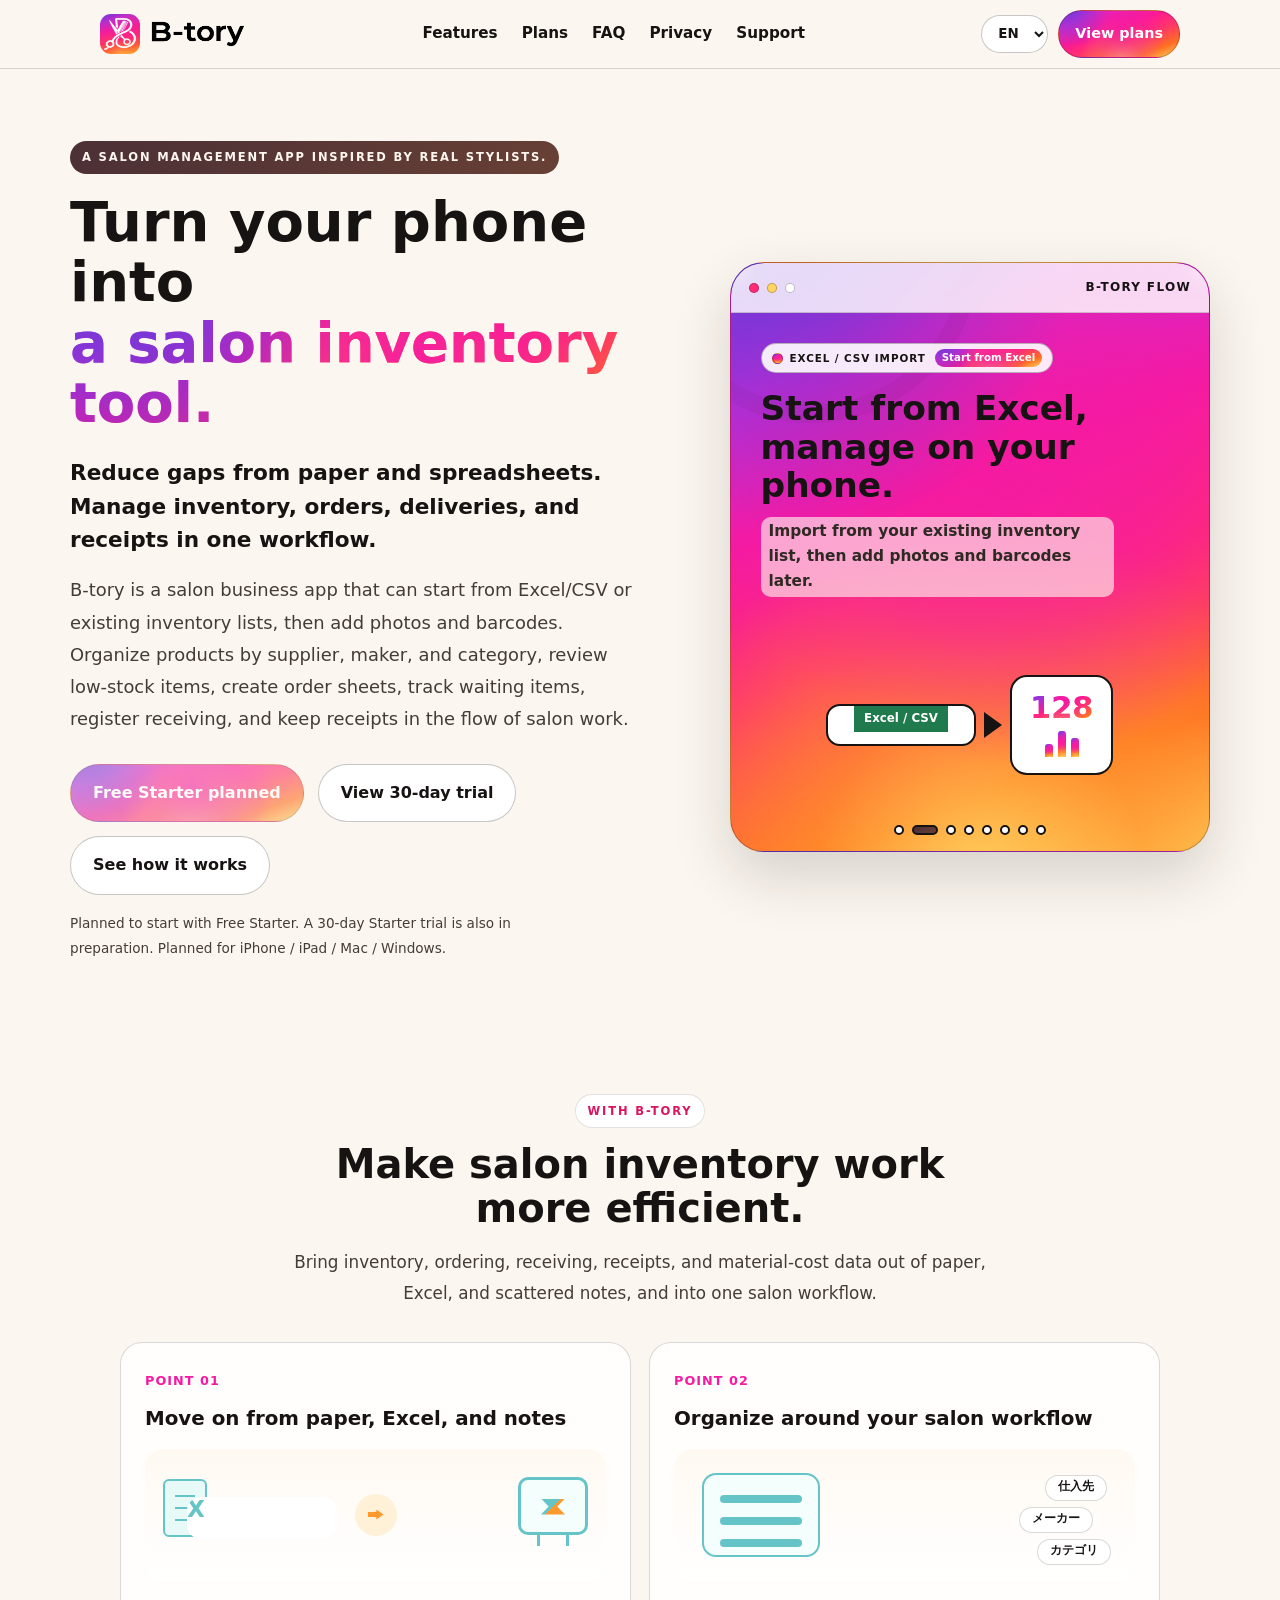
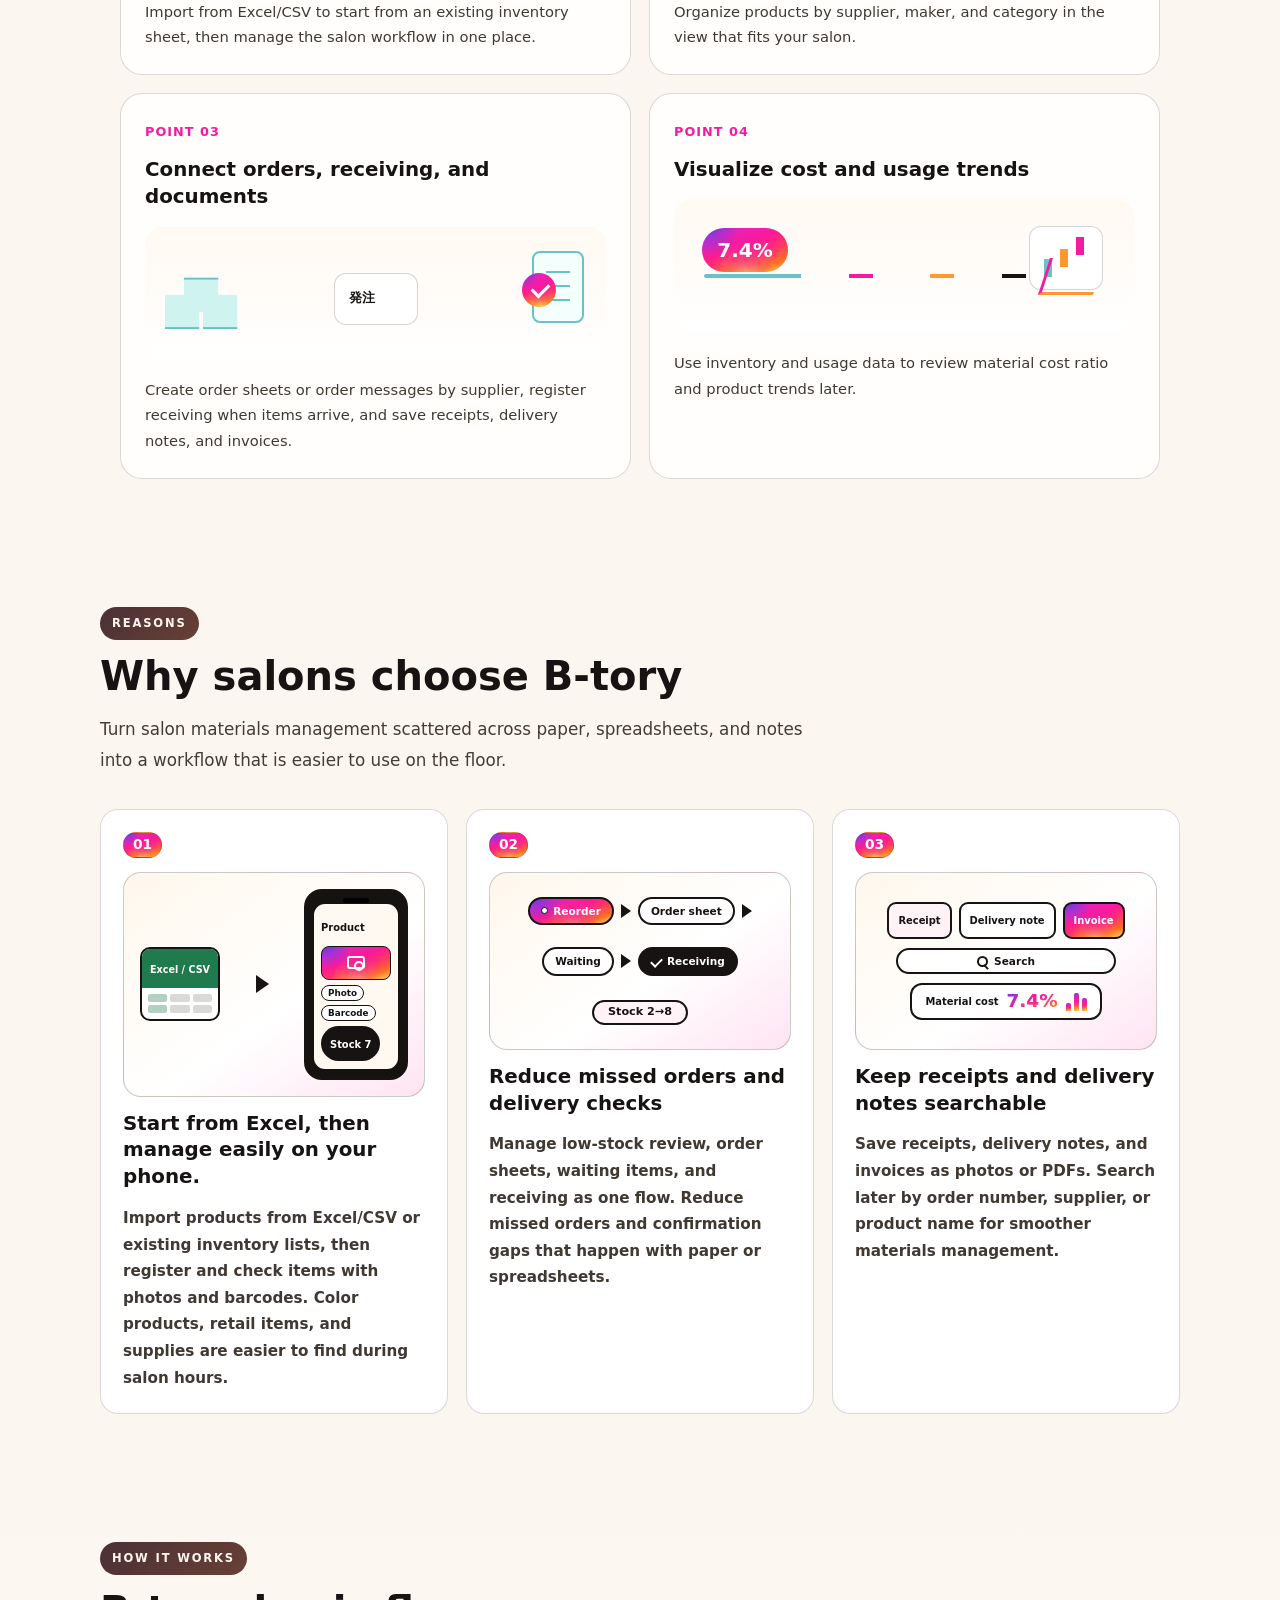
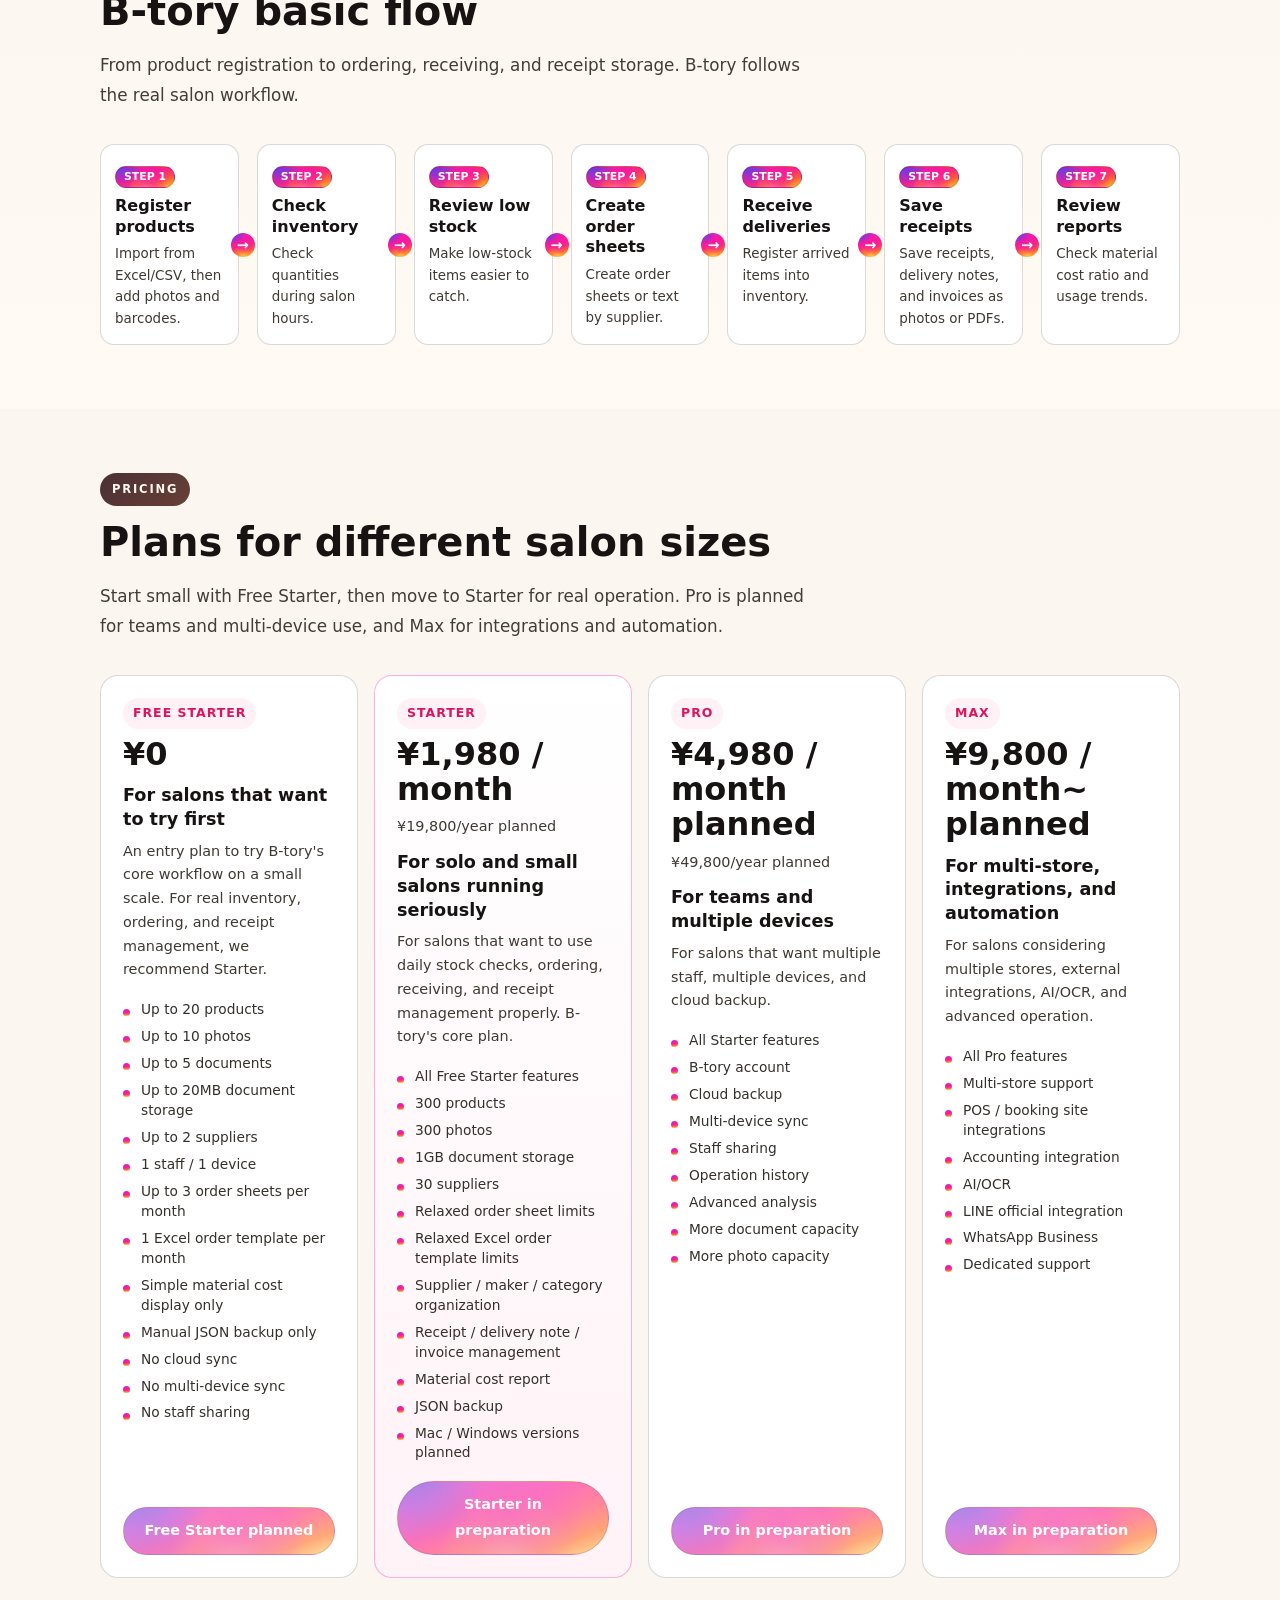
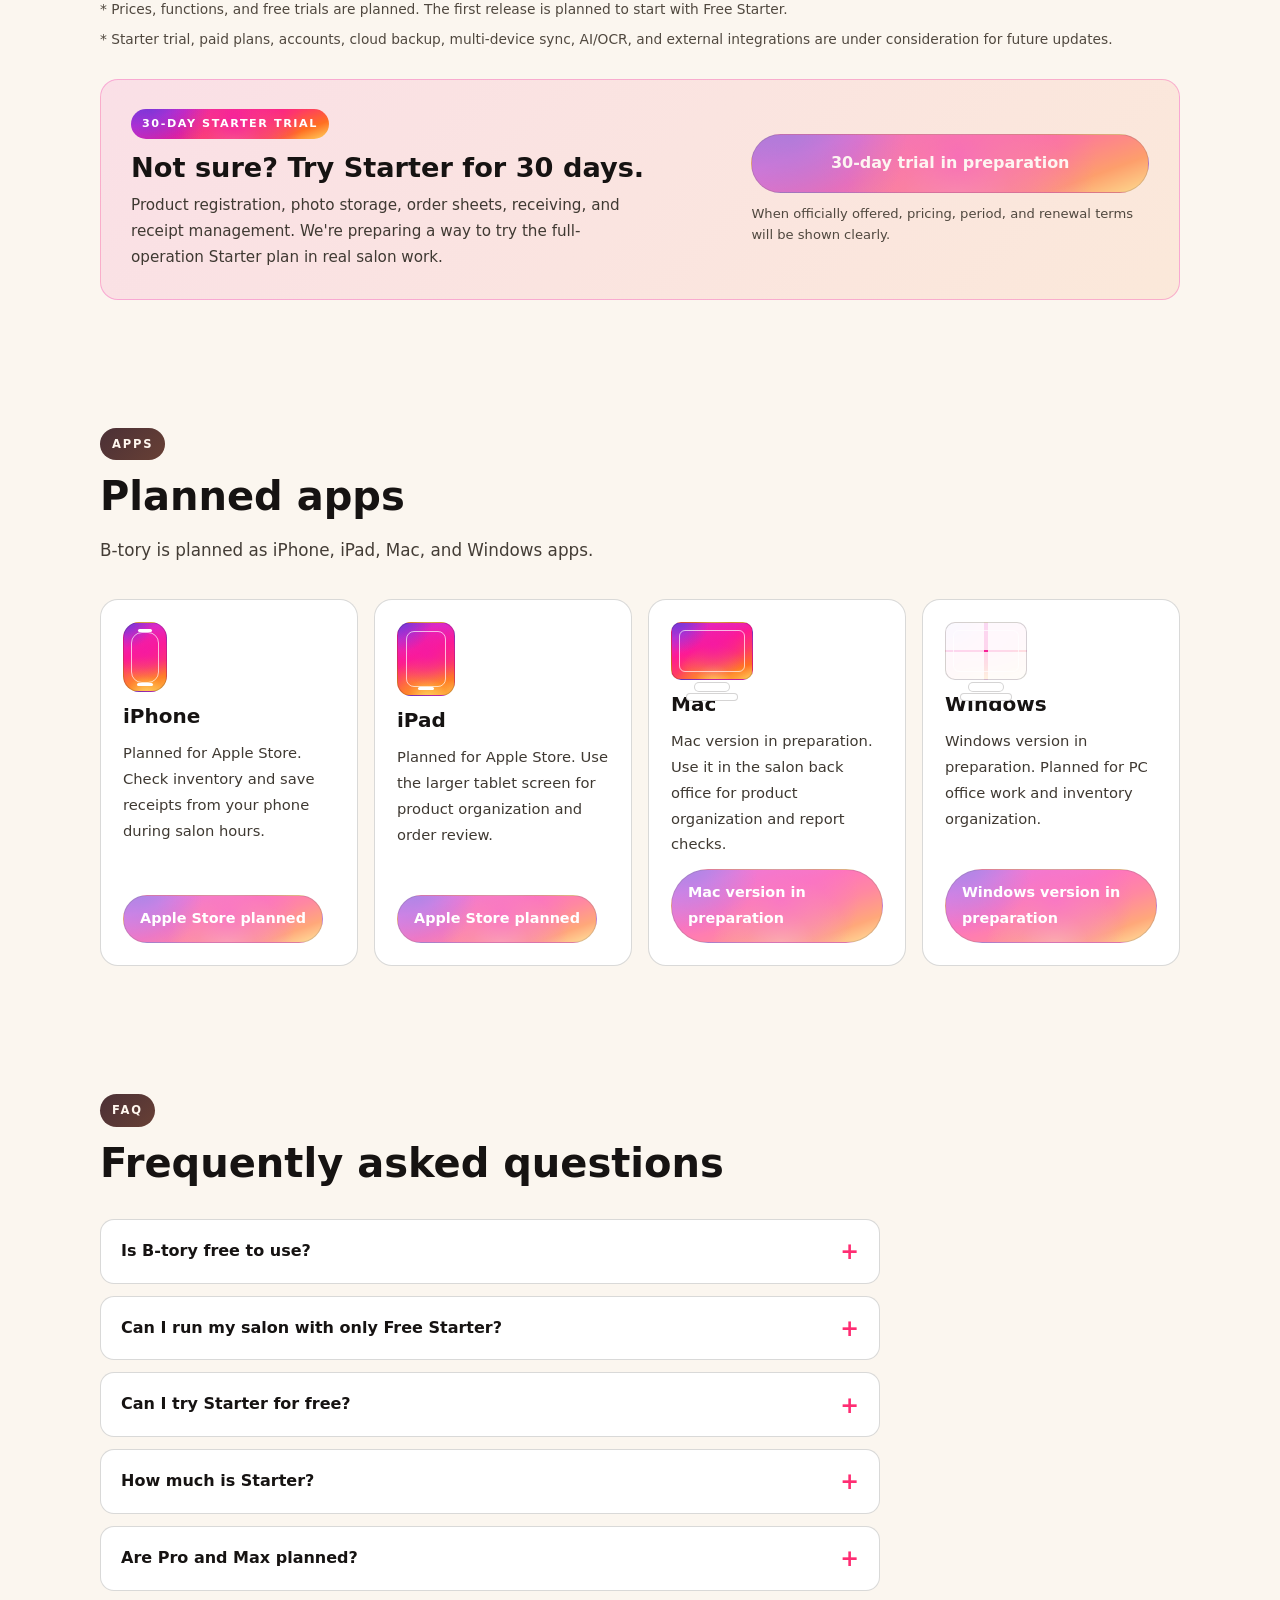
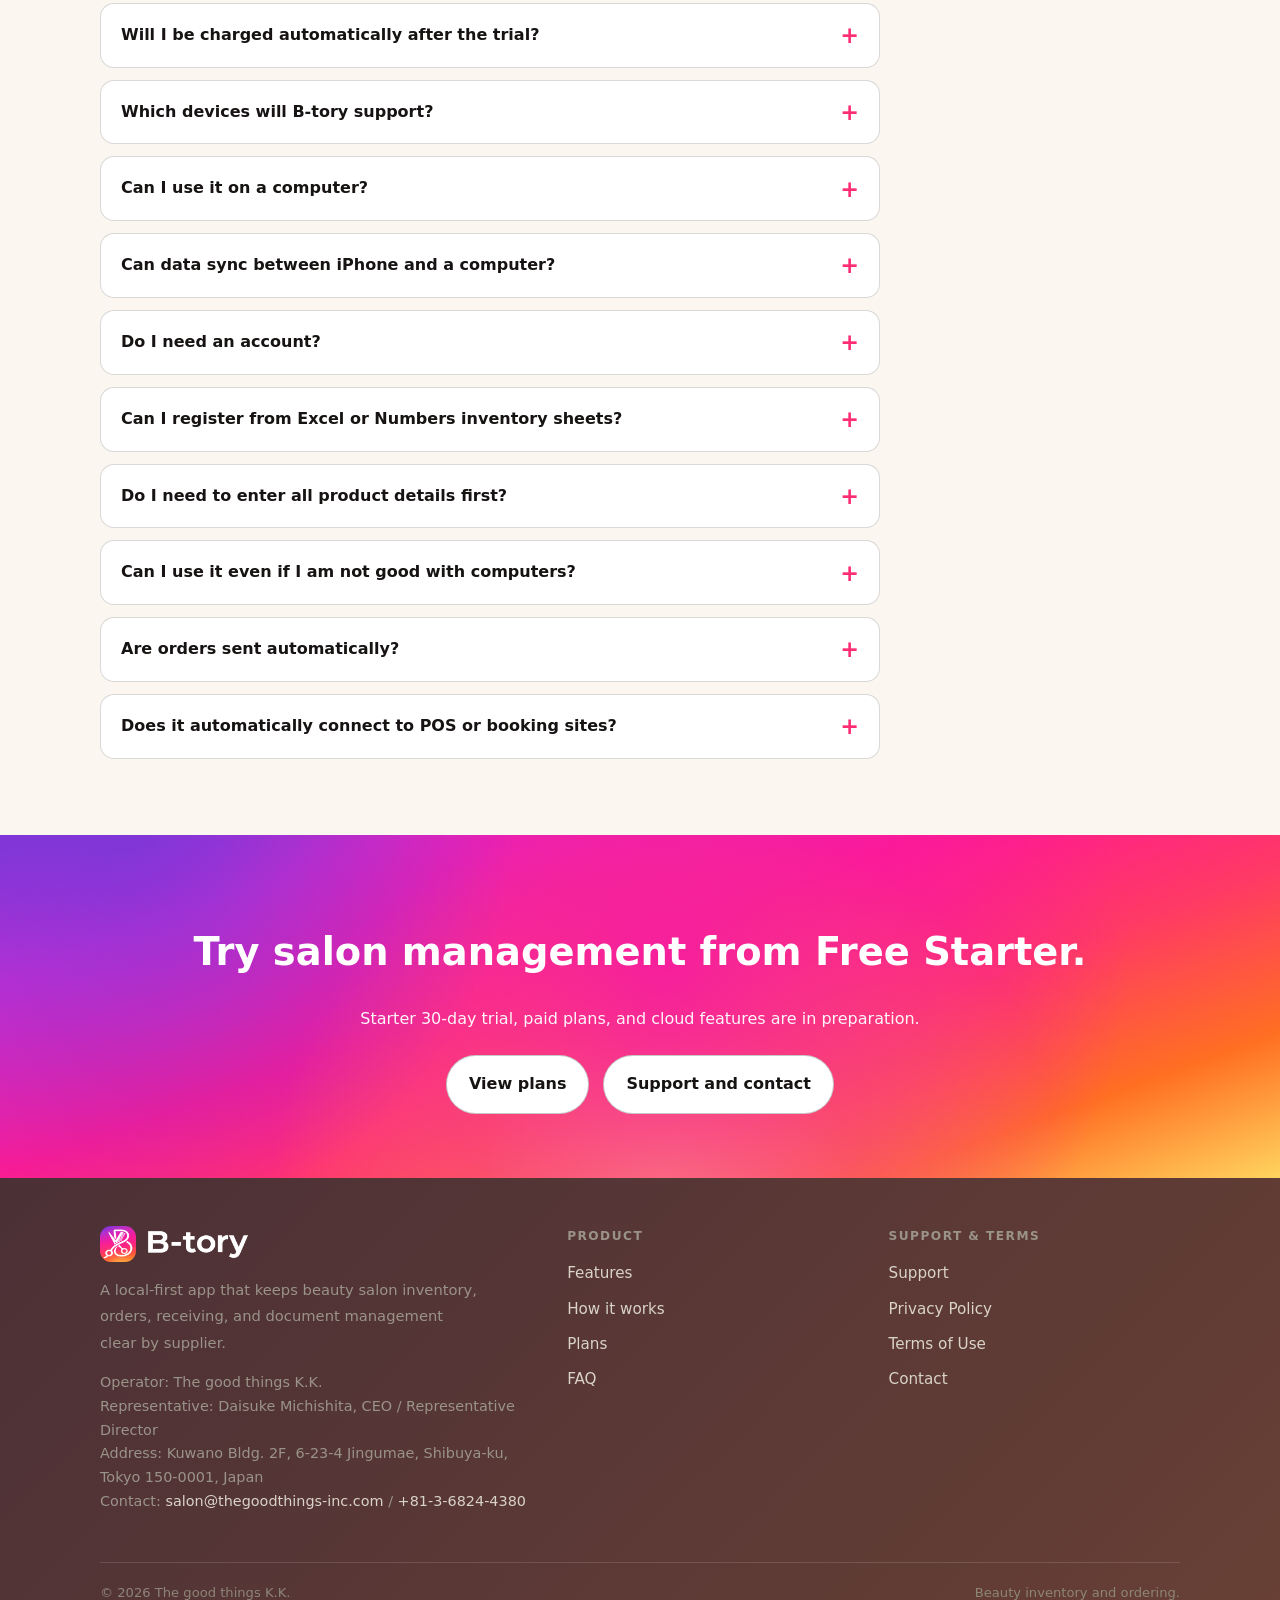
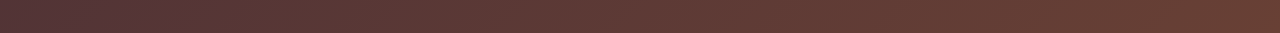
==== commit 6545b1ce: "Site: 2s hero autoplay, pricing cleanup, redesigned Reasons diagrams - Hero slider auto-advances eve" ====
--- a/index.html
+++ b/index.html
@@ -22,8 +22,8 @@
 <meta name="twitter:image" content="https://b-tory.com/assets/btory-ogp.png">
 <link rel="icon" type="image/png" href="assets/favicon.png?v=20260624-brand-gradient">
 <link rel="apple-touch-icon" href="assets/apple-touch-icon.png?v=20260624-brand-gradient">
-<link rel="stylesheet" href="css/style.css?v=20260625-hero-unified">
-<link rel="stylesheet" href="assets/hero-flow.css?v=20260625-hero-unified">
+<link rel="stylesheet" href="css/style.css?v=20260625-reasons3">
+<link rel="stylesheet" href="assets/hero-flow.css?v=20260625-reasons3">
 <script type="application/ld+json">
 {
   "@context":"https://schema.org",
@@ -90,7 +90,7 @@
       <p class="lead">B-toryは、Excel/CSVや既存の在庫表から始めて、写真・バーコードでも商品を登録できるサロン向け業務アプリです。仕入先別・メーカー別・カテゴリ別に整理し、要発注の確認、発注書作成、入荷待ち、納品登録、領収書保存まで、サロンワークの流れに合わせて使えます。</p>
       <div class="hero-cta">
         <span class="btn btn-primary is-disabled" role="button" aria-disabled="true">Free Starterで試す予定</span>
-        <a class="btn btn-ghost" href="#plan">30日無料トライアルを見る</a>
+        <a class="btn btn-ghost" href="#starter-trial">30日無料トライアルを見る</a>
         <a class="btn btn-ghost" href="support.html#register-products">使い方を見る</a>
       </div>
       <p class="hero-note">Free Starterから開始予定。Starterは30日無料トライアルも準備中です。iPhone / iPad / Mac / Windows 対応予定。</p>
@@ -375,34 +375,50 @@
     <div class="diff-list">
       <div class="diff reason-card reason-card--phone">
         <span class="num">01</span>
-        <div class="reason-visual" aria-hidden="true">
-          <span class="reason-phone"></span>
-          <span class="reason-photo reason-label">写真</span>
-          <span class="reason-barcode reason-label">バーコード</span>
-          <span class="reason-stock reason-label">在庫 7</span>
+        <div class="reason-visual rv1" aria-hidden="true">
+          <div class="rv-sheet">
+            <div class="rv-sheet__bar"><span class="reason-label">Excel / CSV</span></div>
+            <div class="rv-sheet__grid"><i></i><i></i><i></i><i></i><i></i><i></i></div>
+          </div>
+          <span class="rv-arrow"></span>
+          <div class="rv-phone">
+            <span class="rv-phone__notch"></span>
+            <div class="rv-card">
+              <div class="rv-card__title"><span class="reason-label">商品登録</span></div>
+              <div class="rv-card__photo"><span class="rv-cam"></span></div>
+              <div class="rv-chips"><span class="reason-label rv-chip">写真</span><span class="reason-label rv-chip">バーコード</span></div>
+              <span class="rv-stock"><span class="reason-label">在庫 7</span></span>
+            </div>
+          </div>
         </div>
         <h3>Excelから始めて、スマホでかんたん管理</h3>
         <p>Excel/CSVや既存の在庫表から商品を取り込み、写真・バーコードでも登録・確認できます。カラー剤、店販商品、備品まで、営業中でもその場で在庫を見つけやすくします。</p>
       </div>
       <div class="diff reason-card reason-card--order">
         <span class="num">02</span>
-        <div class="reason-visual" aria-hidden="true">
-          <span class="reason-alert reason-label">要発注</span>
-          <span class="reason-order-doc reason-label">発注</span>
-          <span class="reason-flow-arrow"></span>
-          <span class="reason-wait reason-label">入荷待ち</span>
-          <span class="reason-check reason-label">納品</span>
+        <div class="reason-visual rv2" aria-hidden="true">
+          <div class="rv-step rv-step--alert"><span class="rv-dot"></span><span class="reason-label">要発注</span></div>
+          <span class="rv-arrow rv-arrow--sm"></span>
+          <div class="rv-step rv-step--doc"><span class="reason-label">発注書</span></div>
+          <span class="rv-arrow rv-arrow--sm"></span>
+          <div class="rv-step"><span class="reason-label">入荷待ち</span></div>
+          <span class="rv-arrow rv-arrow--sm"></span>
+          <div class="rv-step rv-step--done"><span class="rv-check"></span><span class="reason-label">納品</span></div>
+          <div class="rv-stockup"><span class="reason-label">在庫 2→8</span></div>
         </div>
         <h3>発注・納品の抜け漏れを減らせる</h3>
         <p>要発注の確認、発注書作成、入荷待ち、納品登録までを一連で管理。紙やExcelで起きやすい発注漏れ・確認漏れを減らします。</p>
       </div>
       <div class="diff reason-card reason-card--docs">
         <span class="num">03</span>
-        <div class="reason-visual" aria-hidden="true">
-          <span class="reason-receipt reason-label">領収書</span>
-          <span class="reason-delivery-note reason-label">納品書</span>
-          <span class="reason-invoice reason-label">請求書</span>
-          <span class="reason-search reason-label">発注番号 / 仕入先 / 商品名</span>
+        <div class="reason-visual rv3" aria-hidden="true">
+          <div class="rv-docs">
+            <span class="rv-doc reason-label">領収書</span>
+            <span class="rv-doc reason-label">納品書</span>
+            <span class="rv-doc reason-label">請求書</span>
+          </div>
+          <div class="rv-search"><span class="rv-search__icon"></span><span class="reason-label">検索</span></div>
+          <div class="rv-report"><span class="reason-label">材料費率</span><strong>7.4%</strong><span class="rv-bars"><i></i><i></i><i></i></span></div>
         </div>
         <h3>領収書・納品書まであとから探せる</h3>
         <p>領収書、納品書、請求書を写真やPDFで保存。発注番号、仕入先、商品名であとから探せるので、材料管理や確認作業がスムーズになります。</p>
@@ -445,30 +461,32 @@
           <span class="plan-label">Free Starter</span>
           <strong class="price">¥0</strong>
           <h3>まず試したいサロンに</h3>
-          <p>写真・バーコード・発注・納品・領収書保存の流れを、小さく試せる無料スターター。</p>
+          <p>B-toryの基本フローを小さく試せる体験用プラン。本格的な在庫・発注・領収書管理にはStarterをおすすめします。</p>
         </div>
         <ul>
-          <li>商品登録 50件まで</li>
-          <li>写真登録 30枚まで</li>
-          <li>書類保存 10件まで</li>
-          <li>書類容量 50MBまで</li>
-          <li>仕入先 3件まで</li>
+          <li>商品登録 20件まで</li>
+          <li>写真登録 10枚まで</li>
+          <li>書類保存 5件まで</li>
+          <li>書類容量 20MBまで</li>
+          <li>仕入先 2件まで</li>
           <li>スタッフ 1名 / 端末 1台</li>
-          <li>発注書作成 月10件まで</li>
-          <li>Excelテンプレート発注書 月3件まで</li>
-          <li>材料費率は簡易表示</li>
+          <li>発注書作成 月3件まで</li>
+          <li>Excelテンプレート発注書 月1件まで</li>
+          <li>材料費率は簡易表示のみ</li>
           <li>バックアップは手動JSONのみ</li>
           <li>クラウド同期なし</li>
+          <li>複数端末同期なし</li>
+          <li>スタッフ共有なし</li>
         </ul>
         <span class="btn btn-primary btn-sm is-disabled" role="button" aria-disabled="true">Free Starterで開始予定</span>
       </article>
       <article class="price-card featured">
         <div class="price-head">
           <span class="plan-label">Starter</span>
-          <strong class="price">30日無料トライアル予定</strong>
-          <p class="price-sub">その後 ¥1,980/月・年額 ¥19,800/年 予定</p>
+          <strong class="price">¥1,980/月</strong>
+          <p class="price-sub">年額 ¥19,800/年 予定</p>
           <h3>一人サロン・小規模サロンの本格運用に</h3>
-          <p>商品登録、写真保存、発注書作成、納品登録、領収書管理まで、実際のサロン業務でしっかり試せるプラン。</p>
+          <p>日々の在庫確認、発注、納品、領収書管理をしっかり使いたいサロン向け。B-toryの中心プランです。</p>
         </div>
         <ul>
           <li>Free Starterの全機能</li>
@@ -484,7 +502,7 @@
           <li>JSONバックアップ</li>
           <li>Mac / Windows版対応予定</li>
         </ul>
-        <span class="btn btn-primary btn-sm is-disabled" role="button" aria-disabled="true">30日無料トライアル準備中</span>
+        <span class="btn btn-primary btn-sm is-disabled" role="button" aria-disabled="true">Starter準備中</span>
       </article>
       <article class="price-card">
         <div class="price-head">
@@ -531,6 +549,18 @@
       <p>※価格・機能・無料トライアルは予定です。初回リリースではFree Starterから提供予定です。</p>
       <p>※Starter 30日無料トライアル、有料プラン、アカウント機能、クラウドバックアップ、複数端末同期、AI/OCR、外部連携は今後のアップデートで提供を検討しています。</p>
     </div>
+
+    <div id="starter-trial" class="trial-cta">
+      <div class="trial-cta__text">
+        <span class="trial-eyebrow">30-day Starter trial</span>
+        <h2 class="trial-title">迷ったら、Starterを30日お試し。</h2>
+        <p class="trial-body">商品登録、写真保存、発注書作成、納品登録、領収書管理まで。本格運用向けのStarterを、実際のサロン業務で試せるよう準備中です。</p>
+      </div>
+      <div class="trial-cta__action">
+        <span class="btn trial-button is-disabled" role="button" aria-disabled="true">30日無料トライアル準備中</span>
+        <p class="trial-note">正式提供時に、料金・期間・更新条件を分かりやすく表示します。</p>
+      </div>
+    </div>
   </div>
 </section>
 
@@ -576,8 +606,8 @@
   <div class="wrap">
     <div class="section-head"><span class="eyebrow">FAQ</span><h2 class="display">よくある質問</h2></div>
     <div class="faq">
-      <details class="qa"><summary>B-toryは無料で使えますか？</summary><div class="a">初回リリースでは、Free Starterとして無料で試せるプランを提供予定です。本格運用向けにStarter / Pro / Maxの有料プランも準備中です。</div></details>
-      <details class="qa"><summary>Free Starterでは何ができますか？</summary><div class="a">商品登録、写真/バーコード登録、要発注確認、発注書作成、納品登録、領収書・納品書・請求書保存などを小さく試せる予定です。登録数、写真枚数、書類保存数、保存容量には制限を設ける予定です。</div></details>
+      <details class="qa"><summary>B-toryは無料で使えますか？</summary><div class="a">Free Starterとして無料で試せるプランを提供予定です。ただし、Free Starterは体験用プランで、商品登録数・写真枚数・書類保存数・発注書作成数に制限があります。日々の在庫・発注・領収書管理にはStarterをおすすめします。</div></details>
+      <details class="qa"><summary>Free Starterだけでサロン運用できますか？</summary><div class="a">Free Starterは、B-toryの基本フローを小さく試すためのプランです。登録数や保存容量に制限があるため、本格的なサロン運用にはStarterをおすすめします。</div></details>
       <details class="qa"><summary>Starterを無料で試せますか？</summary><div class="a">Starterは30日無料トライアルを準備中です。商品登録、写真保存、発注書作成、納品登録、領収書管理など、本格運用向けの機能を実際のサロン業務で試せる予定です。</div></details>
       <details class="qa"><summary>Starterはいくらですか？</summary><div class="a">Starterは月額1,980円、年額19,800円を予定しています。一人サロン・小規模サロンの本格運用向けのプランです。価格や提供内容は正式リリース前に変更される場合があります。</div></details>
       <details class="qa"><summary>ProやMaxはありますか？</summary><div class="a">Proは月額4,980円、Maxは月額9,800円〜を予定しています。クラウドバックアップ、複数端末同期、スタッフ共有、外部連携、AI/OCRなどは今後のアップデートで検討しています。</div></details>
@@ -642,7 +672,7 @@
   </div>
 </footer>
 
-<script src="assets/site-i18n.js?v=20260625-hero-unified"></script>
+<script src="assets/site-i18n.js?v=20260625-reasons3"></script>
 <script>
   (function(){
     var t=document.getElementById('menuToggle'),n=document.getElementById('navLinks');
@@ -650,6 +680,6 @@
     n.querySelectorAll('a').forEach(function(a){a.addEventListener('click',function(){n.classList.remove('open');t.setAttribute('aria-expanded',false);});});}
   })();
 </script>
-<script src="assets/hero-flow.js"></script>
+<script src="assets/hero-flow.js?v=20260625-reasons3"></script>
 </body>
 </html>
--- a/css/style.css
+++ b/css/style.css
@@ -293,64 +293,65 @@
 .reason-card h3{font-family:var(--font-display);font-size:1.24rem;line-height:1.35;margin:0;color:var(--ink)}
 .reason-card p{font-family:inherit;font-weight:600;color:#3F3932;font-size:.95rem;line-height:1.75}
 .reason-visual{
-  position:relative;width:100%;height:166px;border-radius:18px;
+  position:relative;width:100%;min-height:178px;border-radius:18px;
   background:linear-gradient(145deg,#fff7ec 0%,#fff 58%,#ffe4f2 100%);
-  overflow:hidden;border:1px solid rgba(22,19,18,.22)
-}
-.reason-visual span{position:absolute;display:block}
-.reason-label{
-  font-family:var(--font-display);font-weight:900;font-size:.76rem;line-height:1.2;
-  color:var(--ink);letter-spacing:0
-}
-.reason-phone{left:20px;top:18px;width:62px;height:118px;border:3px solid var(--ink);border-radius:21px;background:#fffaf3}
-.reason-phone::before{content:"";position:absolute;top:9px;left:50%;width:20px;height:5px;transform:translateX(-50%);border-radius:999px;background:var(--ink)}
-.reason-phone::after{content:"";position:absolute;left:13px;right:13px;bottom:12px;height:7px;border-radius:999px;background:var(--ink)}
-.reason-photo{
-  left:42px;top:42px;width:68px;height:48px;border-radius:12px;background:var(--grad-soft);
-  color:#fff;display:grid!important;place-items:center;border:2px solid var(--ink)
-}
-.reason-photo::before{content:"";position:absolute;left:9px;top:9px;width:12px;height:12px;border-radius:999px;background:#fff}
-.reason-photo::after{content:"";position:absolute;right:9px;bottom:8px;width:26px;height:14px;background:#fff;clip-path:polygon(0 100%,45% 25%,65% 60%,82% 35%,100% 100%)}
-.reason-barcode{
-  right:18px;bottom:22px;width:120px;height:40px;border:2px solid var(--ink);border-radius:10px;background:#fff;
-  color:var(--ink);display:flex!important;align-items:flex-end;justify-content:center;padding:0 6px 5px
-}
-.reason-barcode::before{
-  content:"";position:absolute;left:12px;right:12px;top:8px;height:17px;
-  background:repeating-linear-gradient(90deg,var(--ink) 0 3px,transparent 3px 7px,var(--ink) 7px 9px,transparent 9px 13px)
-}
-.reason-stock{
-  right:18px;top:22px;border-radius:999px;background:var(--ink);border:0;padding:8px 14px;
-  color:#fff;font-size:.82rem
-}
-.reason-alert,.reason-order-doc,.reason-wait,.reason-check{
-  border:2px solid var(--ink);border-radius:999px;background:#fff;padding:8px 12px;min-width:66px;text-align:center
-}
-.reason-alert{left:14px;top:26px;background:var(--grad-soft);color:#fff}
-.reason-order-doc{left:108px;top:26px}
-.reason-wait{left:92px;bottom:28px;background:#fff3f8}
-.reason-check{right:16px;bottom:28px;background:var(--ink);color:#fff}
-.reason-flow-arrow{left:28px;right:28px;top:78px;height:3px;background:var(--ink);border-radius:999px}
-.reason-flow-arrow::before,
-.reason-flow-arrow::after{content:"";position:absolute;top:50%;width:10px;height:10px;border-top:3px solid var(--ink);border-right:3px solid var(--ink);transform:translateY(-50%) rotate(45deg)}
-.reason-flow-arrow::before{left:76px}
-.reason-flow-arrow::after{right:38px}
-.reason-receipt,.reason-delivery-note,.reason-invoice{
-  width:72px;height:52px;border:2px solid var(--ink);border-radius:12px;background:#fff;
-  display:grid!important;place-items:center;text-align:center
-}
-.reason-receipt{left:16px;top:18px;background:#fff3f8}
-.reason-delivery-note{left:78px;top:48px;background:#fffaf3}
-.reason-invoice{left:140px;top:18px;background:var(--grad-soft);color:#fff}
-.reason-receipt::before,.reason-delivery-note::before,.reason-invoice::before{
-  content:"";position:absolute;left:12px;right:12px;top:9px;height:2px;background:currentColor;opacity:.32
-}
-.reason-search{
-  left:16px;right:auto;bottom:20px;width:calc(100% - 32px);height:42px;border-radius:999px;background:#fff;border:2px solid var(--ink);
-  box-sizing:border-box;display:flex!important;align-items:center;justify-content:center;padding-left:28px;padding-right:10px;font-size:.68rem;white-space:nowrap
-}
-.reason-search::before{content:"";position:absolute;left:16px;top:12px;width:12px;height:12px;border:3px solid var(--ink);border-radius:999px}
-.reason-search::after{content:"";position:absolute;left:29px;top:25px;width:12px;height:3px;border-radius:999px;background:var(--ink);transform:rotate(45deg)}
+  border:1px solid rgba(22,19,18,.22);padding:16px;overflow:hidden;
+  display:flex;align-items:center;justify-content:center;gap:10px
+}
+.reason-label{font-family:var(--font-display);font-weight:900;font-size:.72rem;line-height:1.15;color:var(--ink);letter-spacing:0}
+.rv-arrow{flex:0 0 auto;width:0;height:0;border-top:9px solid transparent;border-bottom:9px solid transparent;border-left:13px solid var(--ink)}
+.rv-arrow--sm{border-top-width:7px;border-bottom-width:7px;border-left-width:10px}
+
+/* Reason 1: Excel/CSV -> phone product card */
+.rv1{justify-content:space-between}
+.rv-sheet{flex:0 0 auto;width:80px;border:2px solid var(--ink);border-radius:10px;background:#fff;overflow:hidden}
+.rv-sheet__bar{background:#1f7a4d;padding:5px 6px;text-align:center}
+.rv-sheet__bar .reason-label{color:#fff;font-size:.6rem}
+.rv-sheet__grid{display:grid;grid-template-columns:repeat(3,1fr);gap:3px;padding:6px}
+.rv-sheet__grid i{height:8px;border-radius:2px;background:rgba(22,19,18,.16)}
+.rv-sheet__grid i:nth-child(3n+1){background:rgba(31,122,77,.34)}
+.rv-phone{flex:0 0 auto;width:104px;border:3px solid var(--ink);border-radius:18px;background:#151210;padding:12px 7px 8px;position:relative}
+.rv-phone__notch{position:absolute;top:6px;left:50%;transform:translateX(-50%);width:26px;height:5px;border-radius:999px;background:#000}
+.rv-card{background:#fff9f1;border-radius:11px;padding:8px 7px;display:grid;gap:5px}
+.rv-card__title .reason-label{font-size:.62rem}
+.rv-card__photo{height:34px;border:1.5px solid var(--ink);border-radius:8px;background:var(--grad-soft);display:grid;place-items:center}
+.rv-cam{width:18px;height:13px;border:2px solid #fff;border-radius:3px;position:relative}
+.rv-cam::before{content:"";position:absolute;left:5px;top:2.5px;width:6px;height:6px;border:2px solid #fff;border-radius:50%}
+.rv-chips{display:flex;gap:4px;flex-wrap:wrap}
+.rv-chip{border:1.5px solid var(--ink);border-radius:999px;padding:2px 6px;font-size:.55rem;background:#fff}
+.rv-stock{justify-self:start;background:var(--ink);border-radius:999px;padding:3px 9px}
+.rv-stock .reason-label{color:#fff;font-size:.62rem}
+
+/* Reason 2: reorder -> order -> waiting -> receiving flow */
+.rv2{flex-wrap:wrap;gap:7px}
+.rv-step{flex:0 0 auto;display:flex;align-items:center;gap:5px;border:2px solid var(--ink);border-radius:999px;background:#fff;padding:6px 11px}
+.rv-step .reason-label{font-size:.66rem}
+.rv-step--alert{background:var(--grad-soft)}
+.rv-step--alert .reason-label{color:#fff}
+.rv-dot{width:7px;height:7px;border-radius:50%;background:#fff;border:1.5px solid var(--ink)}
+.rv-step--done{background:var(--ink)}
+.rv-step--done .reason-label{color:#fff}
+.rv-check{width:11px;height:7px;border-left:2.5px solid #fff;border-bottom:2.5px solid #fff;transform:rotate(-45deg)}
+.rv-stockup{flex-basis:100%;display:flex;justify-content:center;margin-top:2px}
+.rv-stockup .reason-label{background:#fff3f8;border:2px solid var(--ink);border-radius:999px;padding:4px 14px;font-size:.7rem}
+
+/* Reason 3: documents -> search -> material cost */
+.rv3{flex-direction:column;gap:9px}
+.rv-docs{display:flex;gap:7px;justify-content:center}
+.rv-doc{border:2px solid var(--ink);border-radius:9px;background:#fff;padding:11px 9px;min-width:52px;text-align:center;font-size:.62rem}
+.rv-doc:nth-child(1){background:#fff3f8}
+.rv-doc:nth-child(3){background:var(--grad-soft)}
+.rv-doc:nth-child(3).reason-label,.rv-doc:nth-child(3) .reason-label{color:#fff}
+.rv-search{display:flex;align-items:center;gap:6px;width:82%;border:2px solid var(--ink);border-radius:999px;background:#fff;padding:5px 12px;justify-content:center}
+.rv-search .reason-label{font-size:.66rem}
+.rv-search__icon{width:11px;height:11px;border:2px solid var(--ink);border-radius:50%;position:relative;flex:0 0 auto}
+.rv-search__icon::after{content:"";position:absolute;right:-3px;bottom:-3px;width:6px;height:2px;background:var(--ink);transform:rotate(45deg)}
+.rv-report{display:flex;align-items:center;gap:8px;border:2px solid var(--ink);border-radius:12px;background:#fff;padding:7px 13px}
+.rv-report strong{font-family:var(--font-display);font-size:1.15rem;line-height:1;background:var(--grad-soft);-webkit-background-clip:text;background-clip:text;color:transparent}
+.rv-report .reason-label{font-size:.62rem}
+.rv-bars{display:flex;align-items:end;gap:3px;height:18px}
+.rv-bars i{width:5px;border-radius:2px 2px 0 0;background:var(--grad-soft)}
+.rv-bars i:nth-child(1){height:45%}.rv-bars i:nth-child(2){height:100%}.rv-bars i:nth-child(3){height:70%}
 
 /* flow steps */
 .workflow-section{background:linear-gradient(180deg,var(--paper) 0%,#fffaf3 100%)}
@@ -390,6 +391,27 @@
 .price-card .btn{margin-top:auto;justify-content:center;width:100%;text-align:center}
 .plan-note{margin-top:20px;color:#50483f;font-size:.86rem;line-height:1.7}
 .plan-note p{margin:6px 0 0}
+
+/* Standalone 30-day Starter trial CTA (below the pricing table) */
+.trial-cta{
+  margin-top:28px;display:grid;grid-template-columns:1.5fr 1fr;gap:24px;align-items:center;
+  padding:28px 30px;border-radius:var(--radius);border:1px solid rgba(245,26,162,.28);
+  background:linear-gradient(135deg,rgba(245,26,162,.10) 0%,rgba(255,111,34,.10) 100%);
+}
+.trial-eyebrow{display:inline-block;font-family:var(--font-display);font-weight:800;font-size:.7rem;
+  letter-spacing:.14em;text-transform:uppercase;color:#fff;background:var(--grad-soft);
+  padding:5px 11px;border-radius:999px}
+.trial-title{font-family:var(--font-display);font-weight:800;font-size:clamp(1.3rem,2.6vw,1.7rem);
+  line-height:1.25;margin:12px 0 8px;color:var(--ink)}
+.trial-body{margin:0;color:#3F3932;font-size:.95rem;line-height:1.7;max-width:34em}
+.trial-cta__action{display:grid;justify-items:start;gap:10px}
+.trial-button{background:var(--grad-soft);color:#fff;border:1px solid rgba(22,19,18,.16);
+  justify-content:center;text-align:center;width:100%}
+.trial-note{margin:0;color:#50483f;font-size:.82rem;line-height:1.6}
+@media (max-width:760px){
+  .trial-cta{grid-template-columns:1fr;gap:16px;padding:22px 20px}
+  .trial-cta__action{justify-items:stretch}
+}
 
 /* privacy-first band */
 .privacy-band{background:var(--paper-2);border:2.5px solid var(--ink);border-radius:var(--radius);padding:30px;box-shadow:var(--shadow);display:grid;grid-template-columns:auto 1fr;gap:22px;align-items:center}
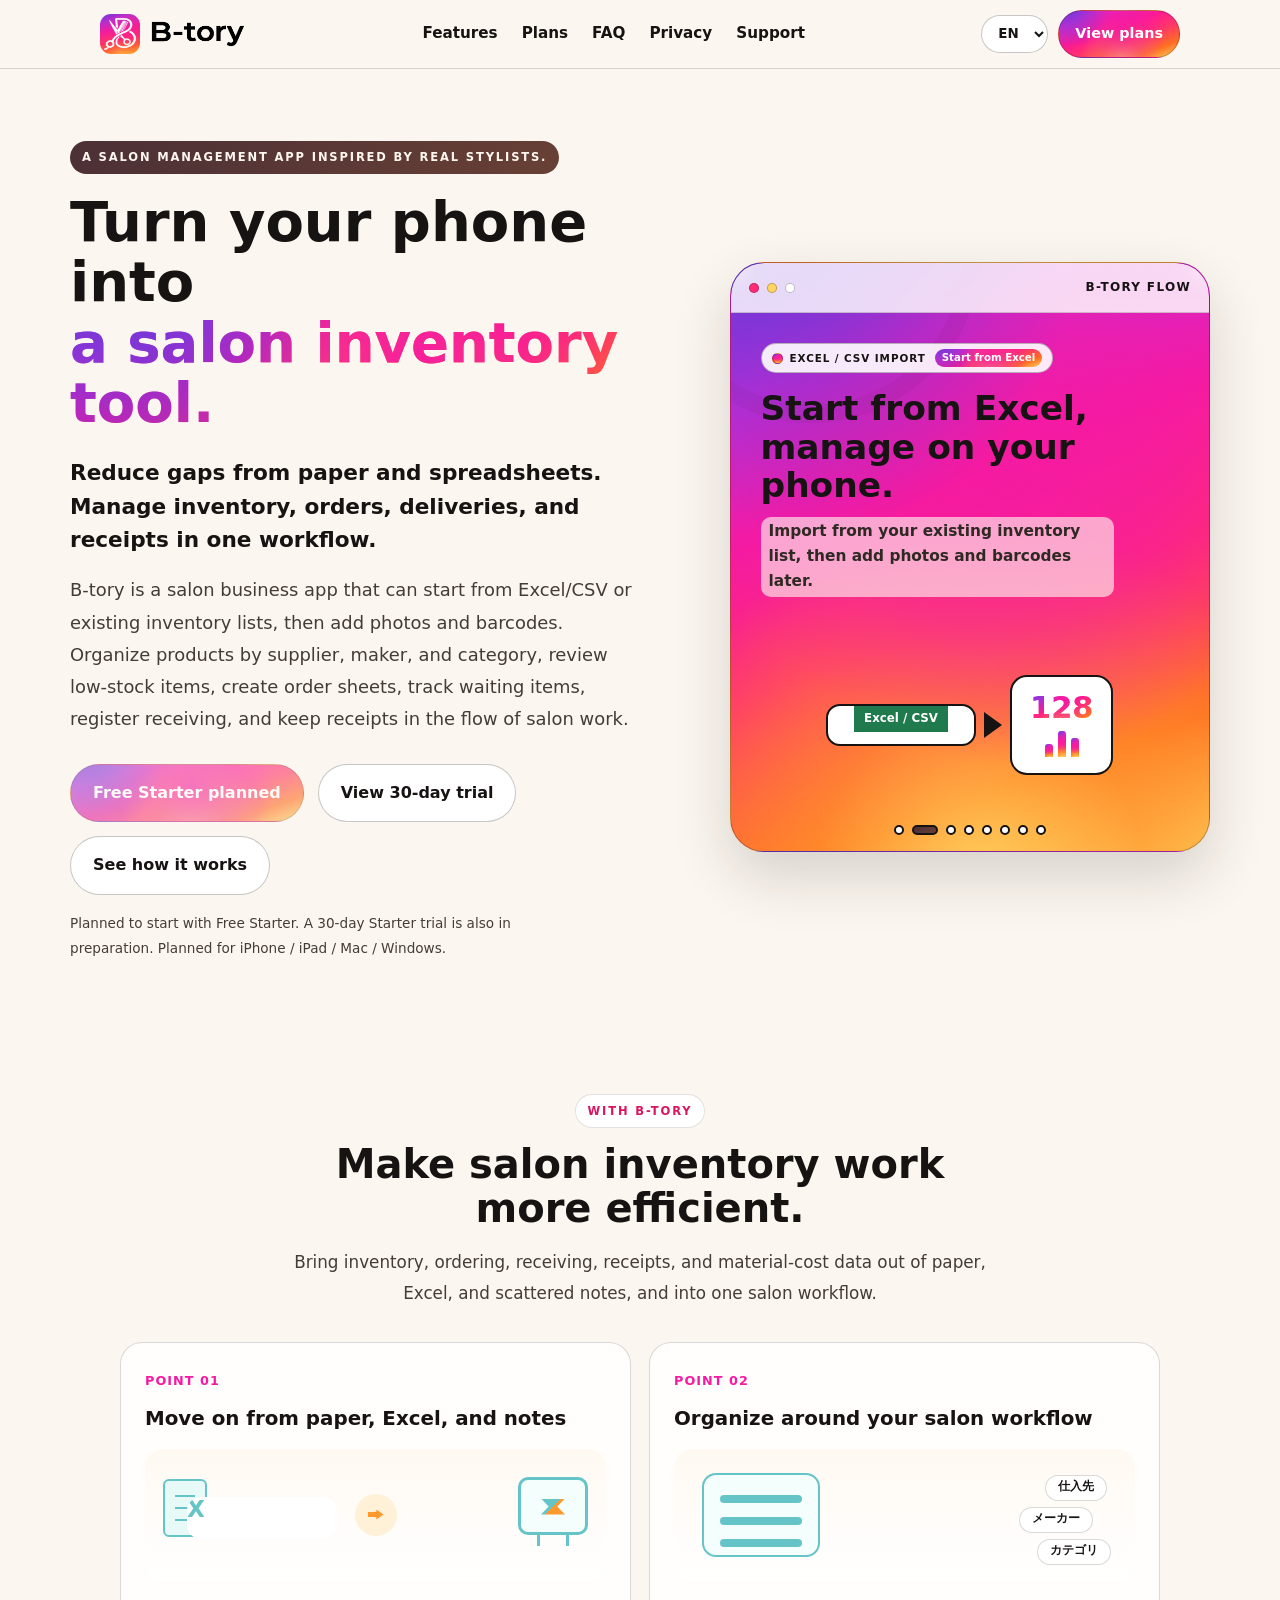
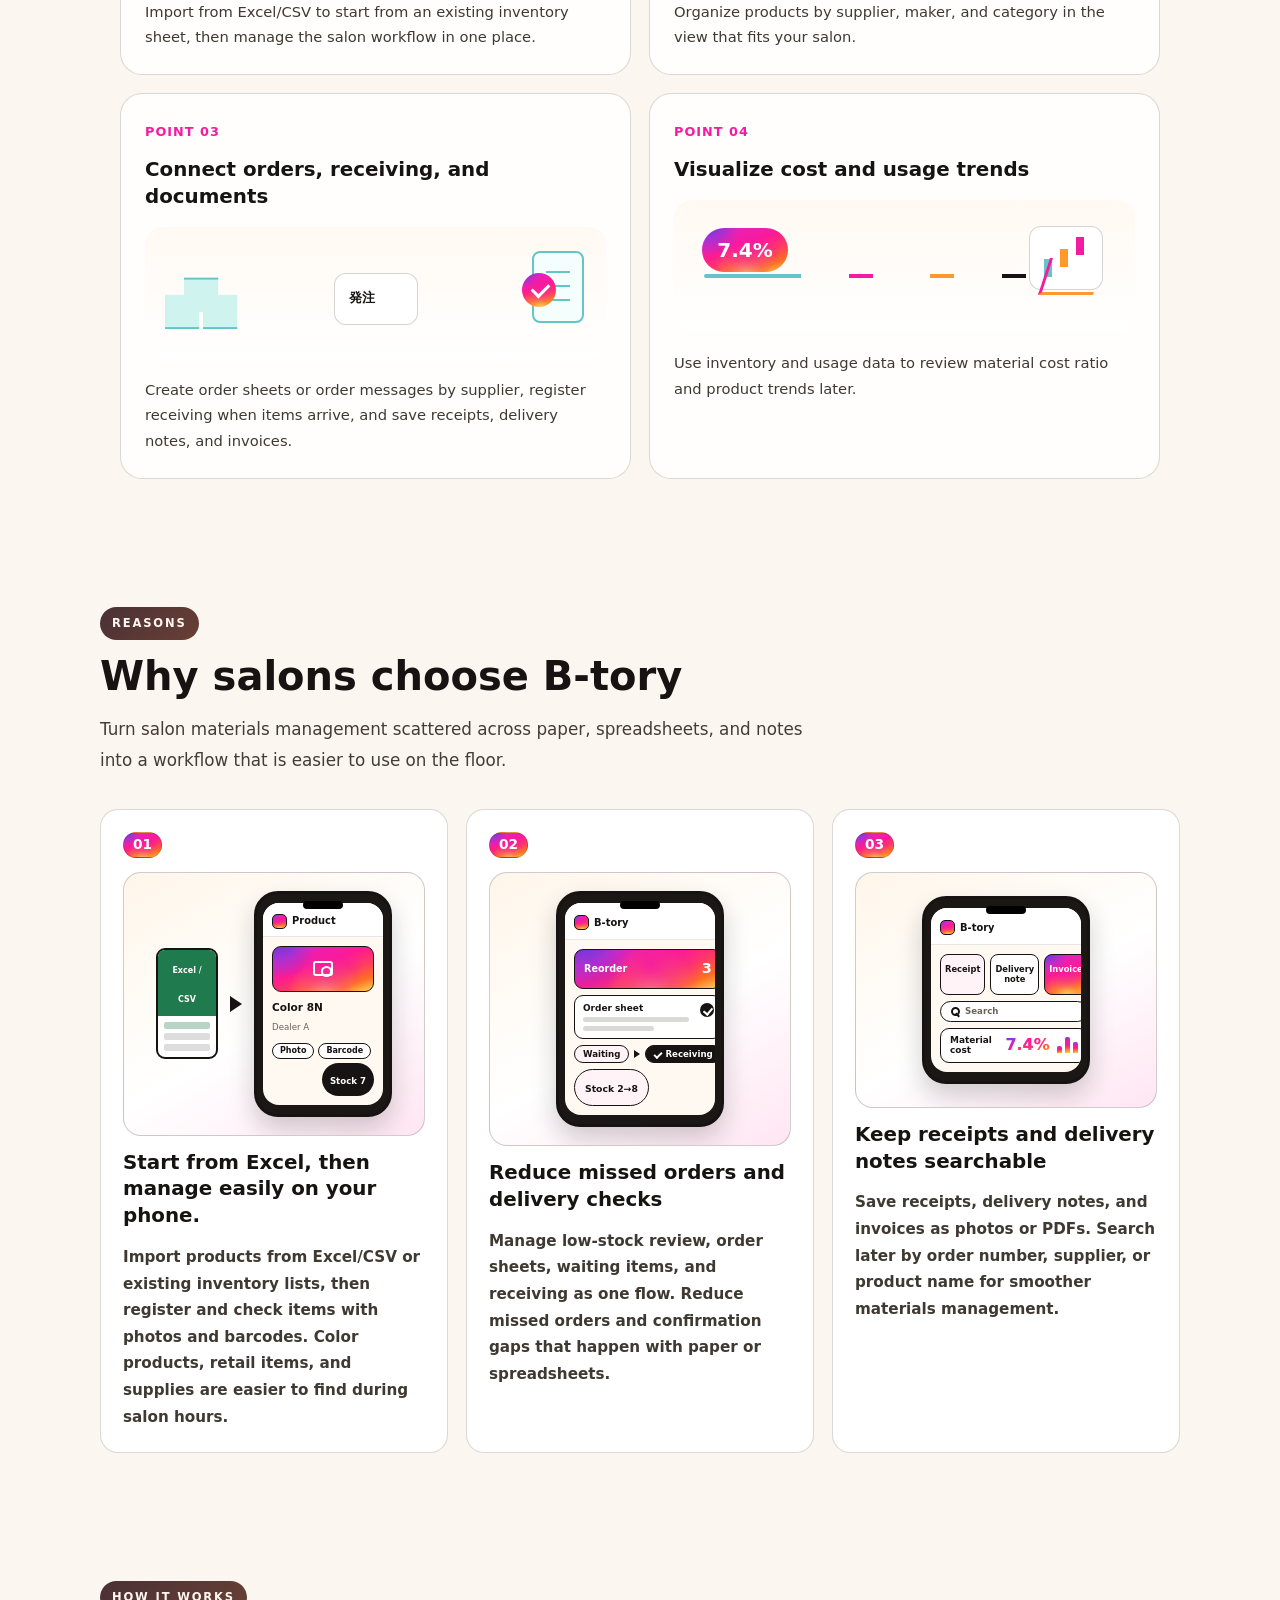
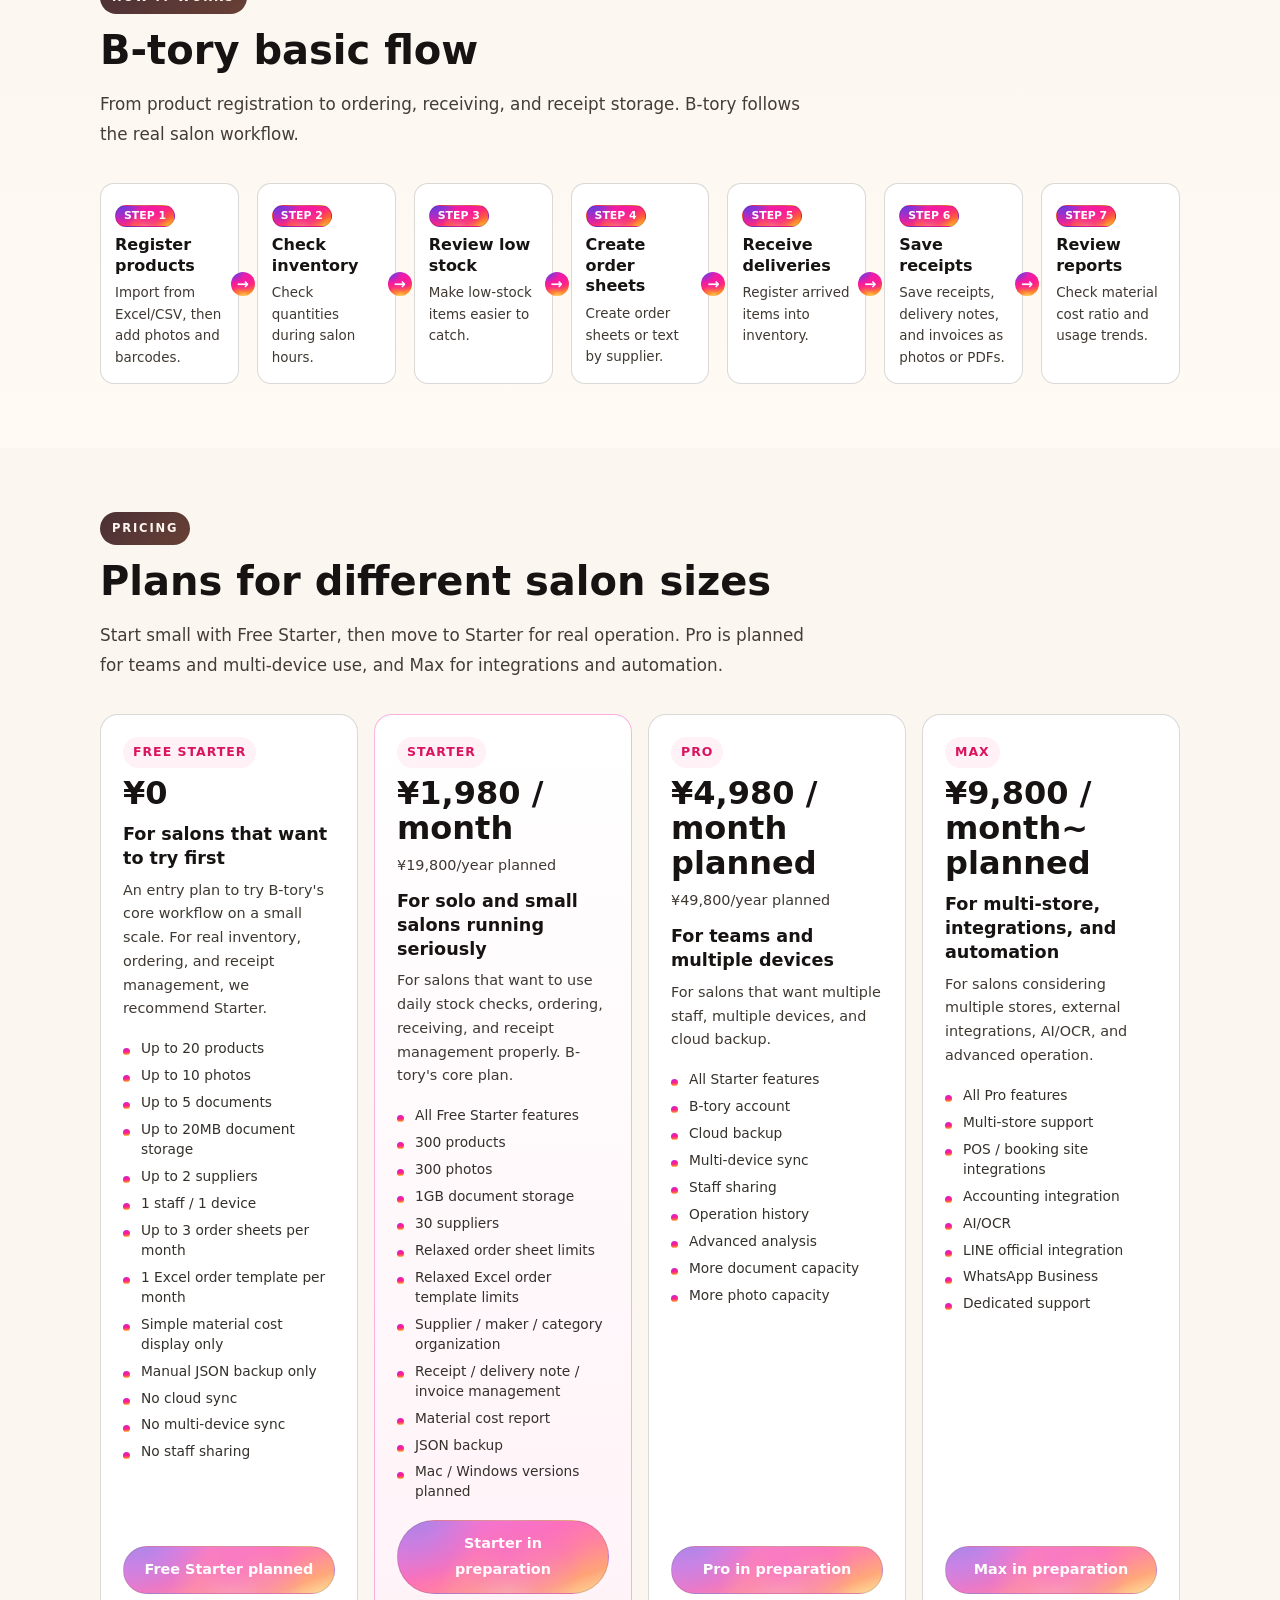
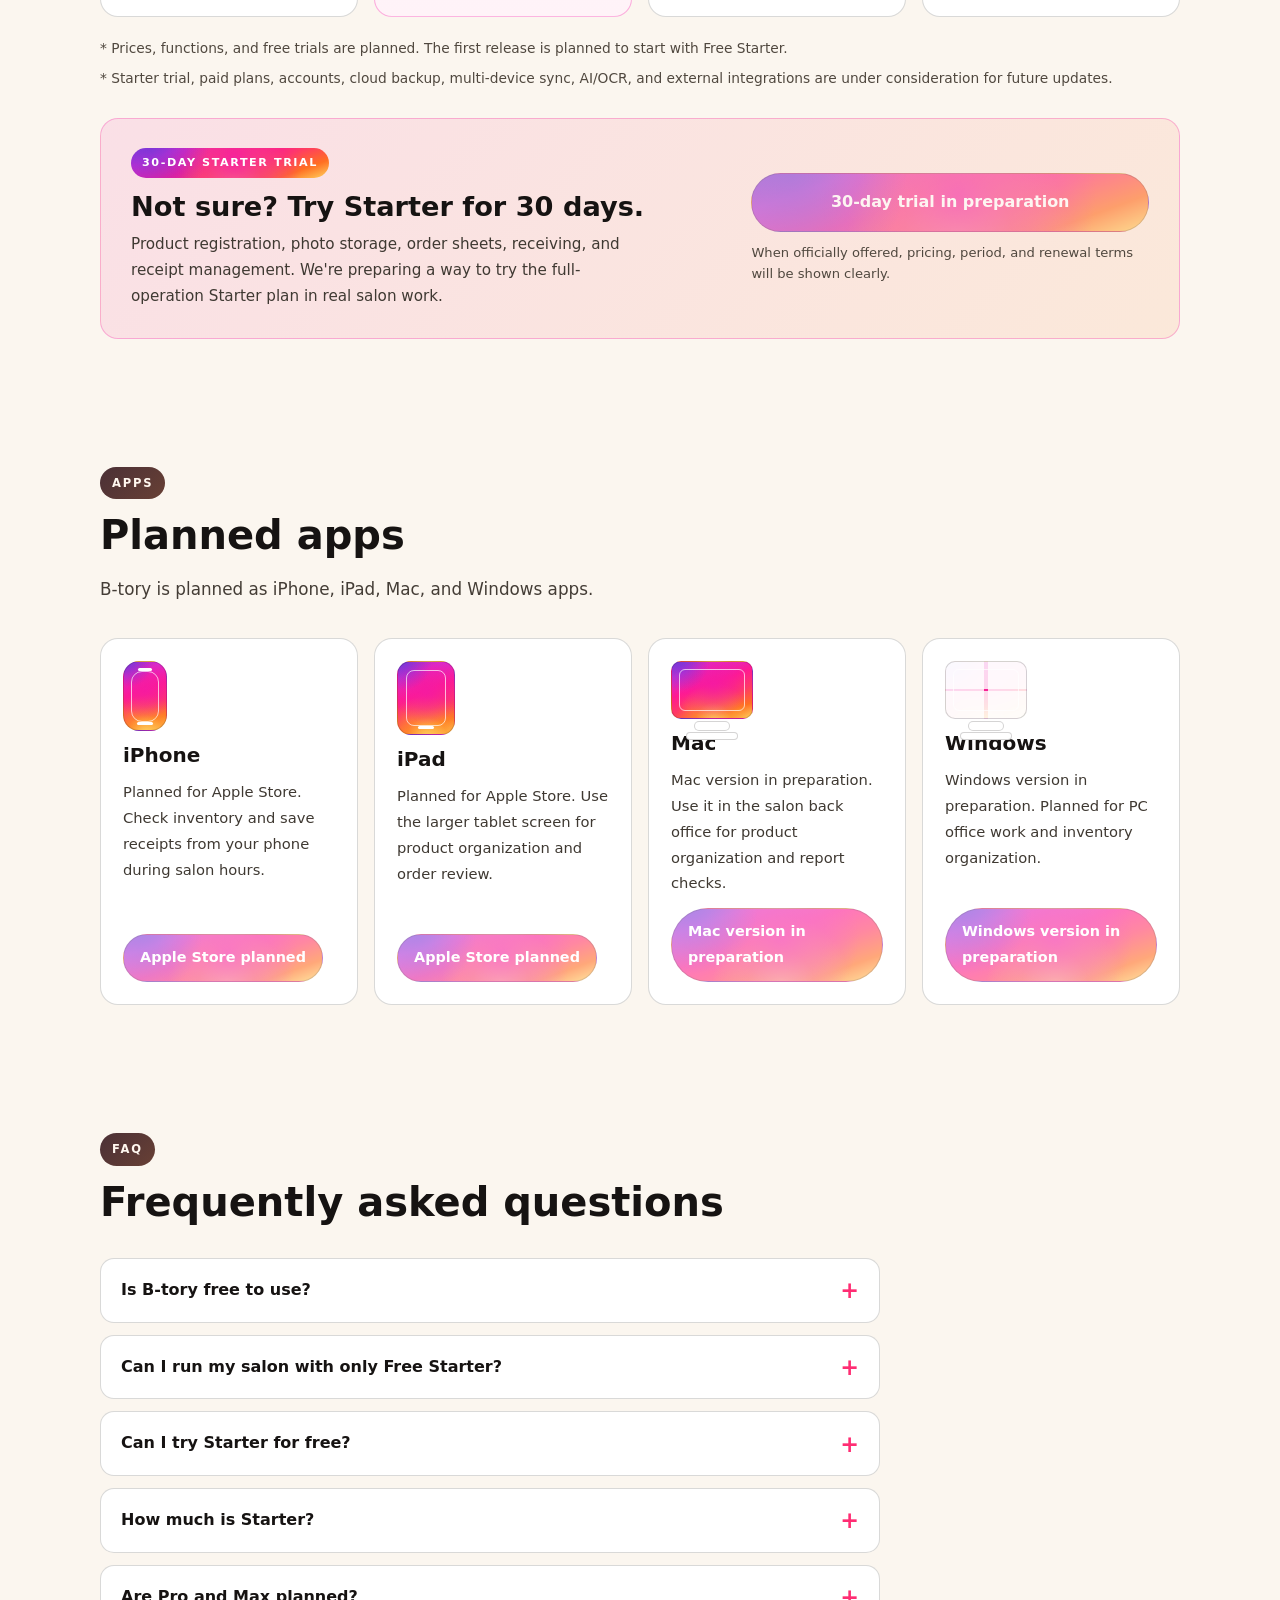
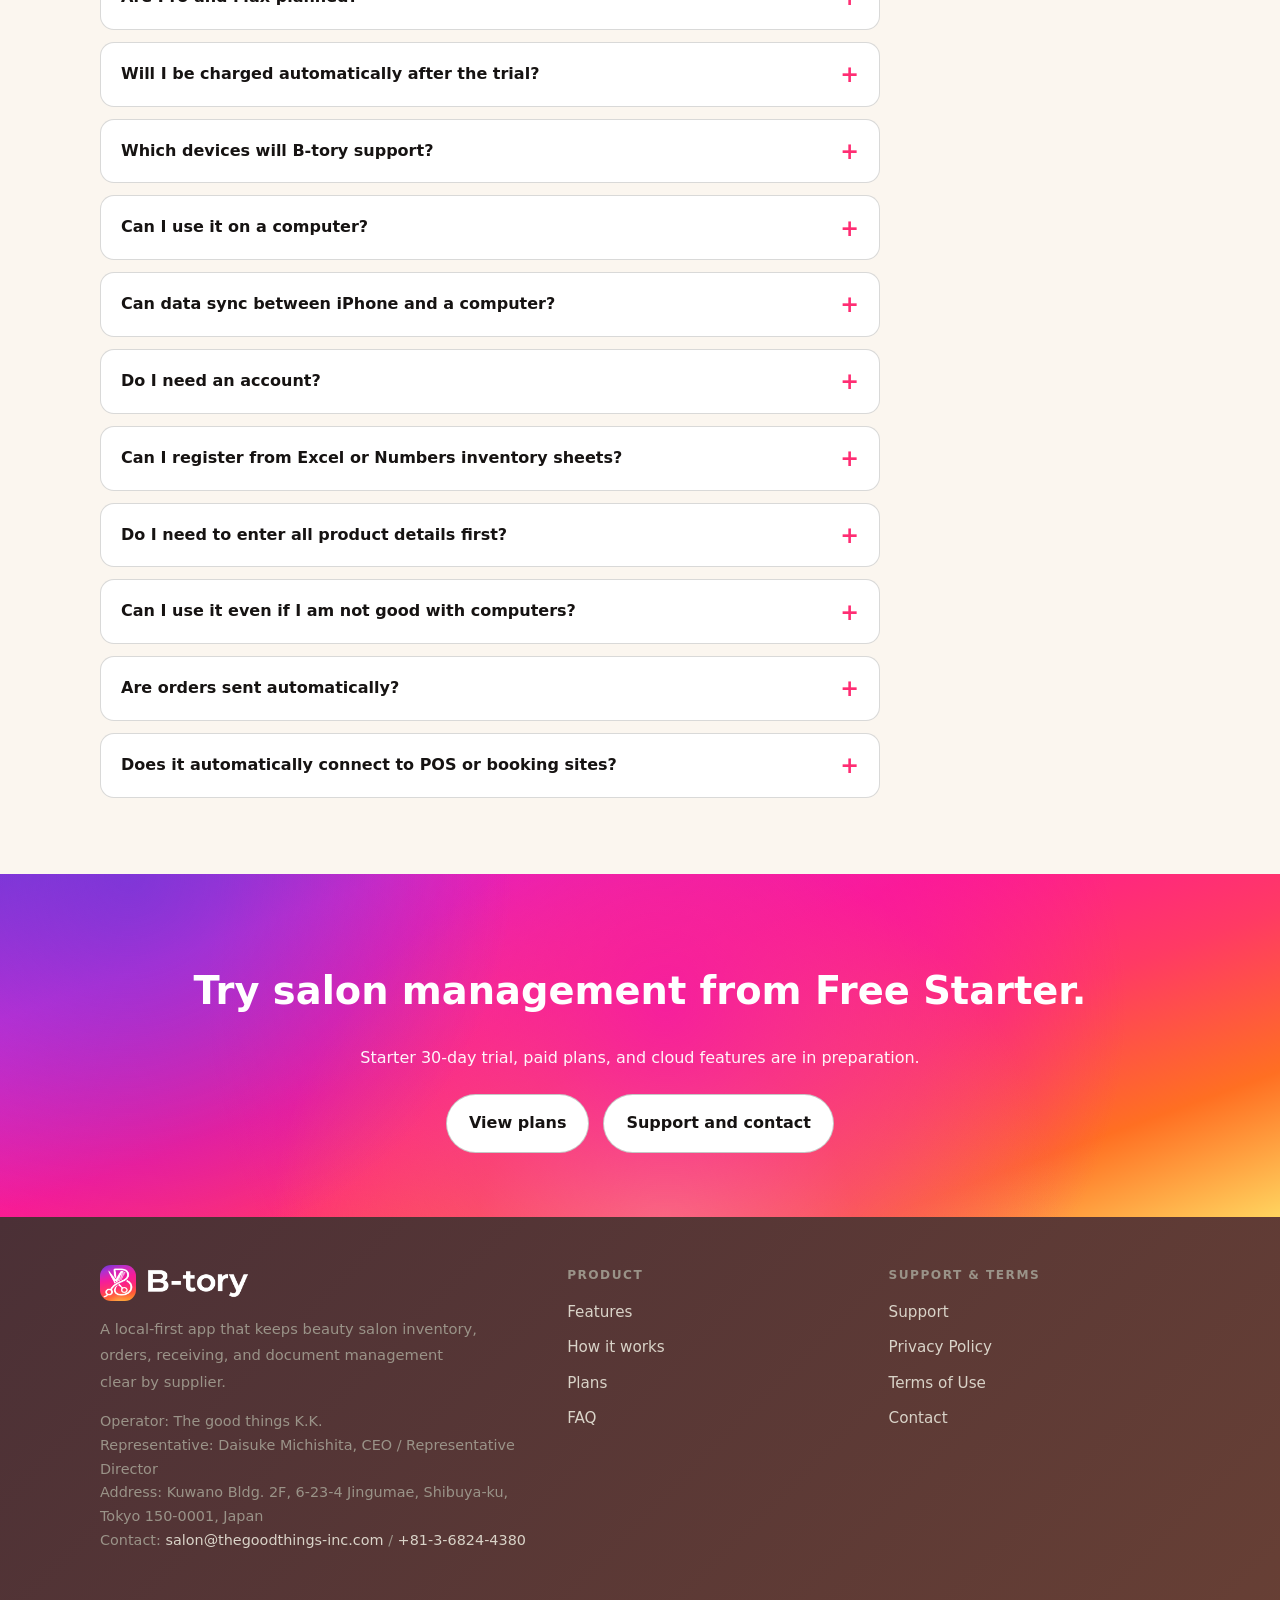
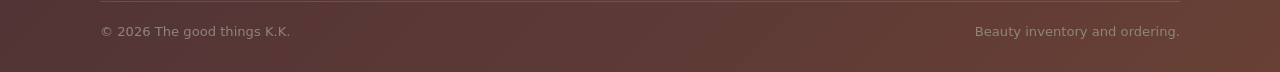
==== commit 146d025e: "Reasons: rebuild diagrams as B-tory-style iPhone app screens - Replace abstract mini-flow diagrams w" ====
--- a/index.html
+++ b/index.html
@@ -22,8 +22,8 @@
 <meta name="twitter:image" content="https://b-tory.com/assets/btory-ogp.png">
 <link rel="icon" type="image/png" href="assets/favicon.png?v=20260624-brand-gradient">
 <link rel="apple-touch-icon" href="assets/apple-touch-icon.png?v=20260624-brand-gradient">
-<link rel="stylesheet" href="css/style.css?v=20260625-reasons3">
-<link rel="stylesheet" href="assets/hero-flow.css?v=20260625-reasons3">
+<link rel="stylesheet" href="css/style.css?v=20260625-reasons4ui">
+<link rel="stylesheet" href="assets/hero-flow.css?v=20260625-reasons4ui">
 <script type="application/ld+json">
 {
   "@context":"https://schema.org",
@@ -376,18 +376,25 @@
       <div class="diff reason-card reason-card--phone">
         <span class="num">01</span>
         <div class="reason-visual rv1" aria-hidden="true">
-          <div class="rv-sheet">
-            <div class="rv-sheet__bar"><span class="reason-label">Excel / CSV</span></div>
-            <div class="rv-sheet__grid"><i></i><i></i><i></i><i></i><i></i><i></i></div>
+          <div class="rv-excel">
+            <div class="rv-excel__bar"><span class="reason-label">Excel / CSV</span></div>
+            <div class="rv-excel__rows"><i></i><i></i><i></i></div>
           </div>
           <span class="rv-arrow"></span>
-          <div class="rv-phone">
-            <span class="rv-phone__notch"></span>
-            <div class="rv-card">
-              <div class="rv-card__title"><span class="reason-label">商品登録</span></div>
-              <div class="rv-card__photo"><span class="rv-cam"></span></div>
-              <div class="rv-chips"><span class="reason-label rv-chip">写真</span><span class="reason-label rv-chip">バーコード</span></div>
-              <span class="rv-stock"><span class="reason-label">在庫 7</span></span>
+          <div class="rv-iphone">
+            <span class="rv-iphone__notch"></span>
+            <div class="rv-screen">
+              <div class="rv-appbar"><span class="rv-logo"></span><b class="reason-label">商品登録</b></div>
+              <div class="rv-screen__body">
+                <div class="rv-photo"><span class="rv-cam"></span></div>
+                <div class="rv-name">Color 8N</div>
+                <div class="rv-sub">Dealer A</div>
+                <div class="rv-chiprow">
+                  <span class="reason-label rv-chip">写真</span>
+                  <span class="reason-label rv-chip">バーコード</span>
+                  <span class="rv-stockpill"><span class="reason-label">在庫 7</span></span>
+                </div>
+              </div>
             </div>
           </div>
         </div>
@@ -397,14 +404,26 @@
       <div class="diff reason-card reason-card--order">
         <span class="num">02</span>
         <div class="reason-visual rv2" aria-hidden="true">
-          <div class="rv-step rv-step--alert"><span class="rv-dot"></span><span class="reason-label">要発注</span></div>
-          <span class="rv-arrow rv-arrow--sm"></span>
-          <div class="rv-step rv-step--doc"><span class="reason-label">発注書</span></div>
-          <span class="rv-arrow rv-arrow--sm"></span>
-          <div class="rv-step"><span class="reason-label">入荷待ち</span></div>
-          <span class="rv-arrow rv-arrow--sm"></span>
-          <div class="rv-step rv-step--done"><span class="rv-check"></span><span class="reason-label">納品</span></div>
-          <div class="rv-stockup"><span class="reason-label">在庫 2→8</span></div>
+          <div class="rv-iphone rv-iphone--wide">
+            <span class="rv-iphone__notch"></span>
+            <div class="rv-screen">
+              <div class="rv-appbar"><span class="rv-logo"></span><b>B-tory</b></div>
+              <div class="rv-screen__body">
+                <div class="rv-alertcard"><span class="reason-label">要発注</span><strong>3</strong></div>
+                <div class="rv-ordercard">
+                  <span class="reason-label">発注書</span>
+                  <i></i><i></i>
+                  <span class="rv-confirm"></span>
+                </div>
+                <div class="rv-statusrow">
+                  <span class="rv-spill rv-spill--wait reason-label">入荷待ち</span>
+                  <span class="rv-mini-arrow"></span>
+                  <span class="rv-spill rv-spill--done"><span class="rv-check2"></span><span class="reason-label">納品</span></span>
+                </div>
+                <div class="rv-reflect"><span class="reason-label">在庫 2→8</span></div>
+              </div>
+            </div>
+          </div>
         </div>
         <h3>発注・納品の抜け漏れを減らせる</h3>
         <p>要発注の確認、発注書作成、入荷待ち、納品登録までを一連で管理。紙やExcelで起きやすい発注漏れ・確認漏れを減らします。</p>
@@ -412,13 +431,21 @@
       <div class="diff reason-card reason-card--docs">
         <span class="num">03</span>
         <div class="reason-visual rv3" aria-hidden="true">
-          <div class="rv-docs">
-            <span class="rv-doc reason-label">領収書</span>
-            <span class="rv-doc reason-label">納品書</span>
-            <span class="rv-doc reason-label">請求書</span>
+          <div class="rv-iphone rv-iphone--wide">
+            <span class="rv-iphone__notch"></span>
+            <div class="rv-screen">
+              <div class="rv-appbar"><span class="rv-logo"></span><b>B-tory</b></div>
+              <div class="rv-screen__body">
+                <div class="rv-doccards">
+                  <span class="rv-doc reason-label">領収書</span>
+                  <span class="rv-doc reason-label">納品書</span>
+                  <span class="rv-doc reason-label">請求書</span>
+                </div>
+                <div class="rv-searchbar"><span class="rv-search-ico"></span><span class="reason-label">検索</span></div>
+                <div class="rv-costcard"><span class="reason-label">材料費率</span><strong>7.4%</strong><span class="rv-bars"><i></i><i></i><i></i></span></div>
+              </div>
+            </div>
           </div>
-          <div class="rv-search"><span class="rv-search__icon"></span><span class="reason-label">検索</span></div>
-          <div class="rv-report"><span class="reason-label">材料費率</span><strong>7.4%</strong><span class="rv-bars"><i></i><i></i><i></i></span></div>
         </div>
         <h3>領収書・納品書まであとから探せる</h3>
         <p>領収書、納品書、請求書を写真やPDFで保存。発注番号、仕入先、商品名であとから探せるので、材料管理や確認作業がスムーズになります。</p>
@@ -672,7 +699,7 @@
   </div>
 </footer>
 
-<script src="assets/site-i18n.js?v=20260625-reasons3"></script>
+<script src="assets/site-i18n.js?v=20260625-reasons4ui"></script>
 <script>
   (function(){
     var t=document.getElementById('menuToggle'),n=document.getElementById('navLinks');
@@ -680,6 +707,6 @@
     n.querySelectorAll('a').forEach(function(a){a.addEventListener('click',function(){n.classList.remove('open');t.setAttribute('aria-expanded',false);});});}
   })();
 </script>
-<script src="assets/hero-flow.js?v=20260625-reasons3"></script>
+<script src="assets/hero-flow.js?v=20260625-reasons4ui"></script>
 </body>
 </html>
--- a/css/style.css
+++ b/css/style.css
@@ -293,63 +293,76 @@
 .reason-card h3{font-family:var(--font-display);font-size:1.24rem;line-height:1.35;margin:0;color:var(--ink)}
 .reason-card p{font-family:inherit;font-weight:600;color:#3F3932;font-size:.95rem;line-height:1.75}
 .reason-visual{
-  position:relative;width:100%;min-height:178px;border-radius:18px;
-  background:linear-gradient(145deg,#fff7ec 0%,#fff 58%,#ffe4f2 100%);
-  border:1px solid rgba(22,19,18,.22);padding:16px;overflow:hidden;
-  display:flex;align-items:center;justify-content:center;gap:10px
-}
-.reason-label{font-family:var(--font-display);font-weight:900;font-size:.72rem;line-height:1.15;color:var(--ink);letter-spacing:0}
-.rv-arrow{flex:0 0 auto;width:0;height:0;border-top:9px solid transparent;border-bottom:9px solid transparent;border-left:13px solid var(--ink)}
-.rv-arrow--sm{border-top-width:7px;border-bottom-width:7px;border-left-width:10px}
-
-/* Reason 1: Excel/CSV -> phone product card */
-.rv1{justify-content:space-between}
-.rv-sheet{flex:0 0 auto;width:80px;border:2px solid var(--ink);border-radius:10px;background:#fff;overflow:hidden}
-.rv-sheet__bar{background:#1f7a4d;padding:5px 6px;text-align:center}
-.rv-sheet__bar .reason-label{color:#fff;font-size:.6rem}
-.rv-sheet__grid{display:grid;grid-template-columns:repeat(3,1fr);gap:3px;padding:6px}
-.rv-sheet__grid i{height:8px;border-radius:2px;background:rgba(22,19,18,.16)}
-.rv-sheet__grid i:nth-child(3n+1){background:rgba(31,122,77,.34)}
-.rv-phone{flex:0 0 auto;width:104px;border:3px solid var(--ink);border-radius:18px;background:#151210;padding:12px 7px 8px;position:relative}
-.rv-phone__notch{position:absolute;top:6px;left:50%;transform:translateX(-50%);width:26px;height:5px;border-radius:999px;background:#000}
-.rv-card{background:#fff9f1;border-radius:11px;padding:8px 7px;display:grid;gap:5px}
-.rv-card__title .reason-label{font-size:.62rem}
-.rv-card__photo{height:34px;border:1.5px solid var(--ink);border-radius:8px;background:var(--grad-soft);display:grid;place-items:center}
-.rv-cam{width:18px;height:13px;border:2px solid #fff;border-radius:3px;position:relative}
-.rv-cam::before{content:"";position:absolute;left:5px;top:2.5px;width:6px;height:6px;border:2px solid #fff;border-radius:50%}
-.rv-chips{display:flex;gap:4px;flex-wrap:wrap}
-.rv-chip{border:1.5px solid var(--ink);border-radius:999px;padding:2px 6px;font-size:.55rem;background:#fff}
-.rv-stock{justify-self:start;background:var(--ink);border-radius:999px;padding:3px 9px}
-.rv-stock .reason-label{color:#fff;font-size:.62rem}
-
-/* Reason 2: reorder -> order -> waiting -> receiving flow */
-.rv2{flex-wrap:wrap;gap:7px}
-.rv-step{flex:0 0 auto;display:flex;align-items:center;gap:5px;border:2px solid var(--ink);border-radius:999px;background:#fff;padding:6px 11px}
-.rv-step .reason-label{font-size:.66rem}
-.rv-step--alert{background:var(--grad-soft)}
-.rv-step--alert .reason-label{color:#fff}
-.rv-dot{width:7px;height:7px;border-radius:50%;background:#fff;border:1.5px solid var(--ink)}
-.rv-step--done{background:var(--ink)}
-.rv-step--done .reason-label{color:#fff}
-.rv-check{width:11px;height:7px;border-left:2.5px solid #fff;border-bottom:2.5px solid #fff;transform:rotate(-45deg)}
-.rv-stockup{flex-basis:100%;display:flex;justify-content:center;margin-top:2px}
-.rv-stockup .reason-label{background:#fff3f8;border:2px solid var(--ink);border-radius:999px;padding:4px 14px;font-size:.7rem}
-
-/* Reason 3: documents -> search -> material cost */
-.rv3{flex-direction:column;gap:9px}
-.rv-docs{display:flex;gap:7px;justify-content:center}
-.rv-doc{border:2px solid var(--ink);border-radius:9px;background:#fff;padding:11px 9px;min-width:52px;text-align:center;font-size:.62rem}
+  position:relative;width:100%;min-height:236px;border-radius:18px;
+  background:linear-gradient(150deg,#fff6ea 0%,#fff 55%,#ffe6f3 100%);
+  border:1px solid rgba(22,19,18,.2);padding:18px 16px;overflow:hidden;
+  display:flex;align-items:center;justify-content:center;gap:12px
+}
+.reason-label{font-family:var(--font-display);font-weight:800;font-size:.66rem;line-height:1.18;color:var(--ink);letter-spacing:0}
+.rv-arrow{flex:0 0 auto;width:0;height:0;border-top:8px solid transparent;border-bottom:8px solid transparent;border-left:12px solid var(--ink)}
+
+/* B-tory style iPhone mock */
+.rv-iphone{flex:0 0 auto;width:138px;border:3px solid var(--ink);border-radius:24px;background:#1a1714;padding:9px 6px;position:relative;box-shadow:0 12px 26px rgba(22,19,18,.2)}
+.rv-iphone--wide{width:168px}
+.rv-iphone__notch{position:absolute;z-index:3;top:7px;left:50%;transform:translateX(-50%);width:40px;height:8px;border-radius:999px;background:#000}
+.rv-screen{background:#fff9f1;border-radius:16px;overflow:hidden}
+.rv-appbar{display:flex;align-items:center;gap:5px;padding:11px 9px 7px;background:#fff;border-bottom:1px solid rgba(22,19,18,.1)}
+.rv-logo{width:15px;height:15px;border-radius:5px;background:var(--grad-soft);border:1px solid var(--ink);flex:0 0 auto}
+.rv-appbar b{font-family:var(--font-display);font-size:.62rem;color:var(--ink)}
+.rv-screen__body{padding:9px;display:grid;gap:6px}
+
+/* Reason 1: product registration screen */
+.rv-excel{flex:0 0 auto;width:62px;border:2px solid var(--ink);border-radius:9px;background:#fff;overflow:hidden}
+.rv-excel__bar{background:#1f7a4d;padding:4px 5px;text-align:center}
+.rv-excel__bar .reason-label{color:#fff;font-size:.5rem}
+.rv-excel__rows{display:grid;gap:4px;padding:6px}
+.rv-excel__rows i{height:7px;border-radius:2px;background:rgba(22,19,18,.14)}
+.rv-excel__rows i:first-child{background:rgba(31,122,77,.32)}
+.rv-photo{height:46px;border:1.5px solid var(--ink);border-radius:9px;background:var(--grad-soft);display:grid;place-items:center}
+.rv-cam{width:20px;height:15px;border:2px solid #fff;border-radius:3px;position:relative}
+.rv-cam::before{content:"";position:absolute;left:6px;top:3px;width:7px;height:7px;border:2px solid #fff;border-radius:50%}
+.rv-name{font-family:var(--font-display);font-weight:800;font-size:.66rem;color:var(--ink)}
+.rv-sub{font-size:.54rem;color:#6b6258;margin-top:-3px}
+.rv-chiprow{display:flex;flex-wrap:wrap;gap:4px;align-items:center;margin-top:2px}
+.rv-chip{border:1.5px solid var(--ink);border-radius:999px;padding:2px 7px;font-size:.5rem;background:#fff}
+.rv-stockpill{margin-left:auto;background:var(--ink);border-radius:999px;padding:2px 8px}
+.rv-stockpill .reason-label{color:#fff;font-size:.54rem}
+
+/* Reason 2: order / delivery screen */
+.rv-alertcard{display:flex;align-items:center;justify-content:space-between;background:var(--grad-soft);border:1.5px solid var(--ink);border-radius:9px;padding:6px 9px}
+.rv-alertcard .reason-label{color:#fff;font-size:.6rem}
+.rv-alertcard strong{font-family:var(--font-display);color:#fff;font-size:.9rem}
+.rv-ordercard{position:relative;border:1.5px solid var(--ink);border-radius:9px;background:#fff;padding:7px 8px;display:grid;gap:4px}
+.rv-ordercard .reason-label{font-size:.56rem}
+.rv-ordercard i{height:5px;border-radius:999px;background:rgba(22,19,18,.16)}
+.rv-ordercard i:nth-child(2){width:82%}
+.rv-ordercard i:nth-child(3){width:55%}
+.rv-confirm{position:absolute;right:7px;top:7px;width:14px;height:14px;border-radius:50%;background:var(--ink)}
+.rv-confirm::after{content:"";position:absolute;left:5px;top:3px;width:4px;height:7px;border-right:2px solid #fff;border-bottom:2px solid #fff;transform:rotate(40deg)}
+.rv-statusrow{display:flex;align-items:center;gap:5px}
+.rv-spill{display:inline-flex;align-items:center;gap:3px;border:1.5px solid var(--ink);border-radius:999px;padding:3px 8px;font-size:.54rem}
+.rv-spill--wait{background:#fff3f8}
+.rv-spill--done{background:var(--ink)}
+.rv-spill--done .reason-label{color:#fff;font-size:.54rem}
+.rv-check2{width:8px;height:5px;border-left:2px solid #fff;border-bottom:2px solid #fff;transform:rotate(-45deg)}
+.rv-mini-arrow{flex:0 0 auto;width:0;height:0;border-top:4px solid transparent;border-bottom:4px solid transparent;border-left:6px solid var(--ink)}
+.rv-reflect{justify-self:start;background:#fff3f8;border:1.5px solid var(--ink);border-radius:999px;padding:3px 10px}
+.rv-reflect .reason-label{font-size:.58rem}
+
+/* Reason 3: documents screen */
+.rv-doccards{display:flex;gap:5px}
+.rv-doc{flex:1;border:1.5px solid var(--ink);border-radius:8px;background:#fff;padding:10px 4px;text-align:center;font-size:.52rem}
 .rv-doc:nth-child(1){background:#fff3f8}
 .rv-doc:nth-child(3){background:var(--grad-soft)}
 .rv-doc:nth-child(3).reason-label,.rv-doc:nth-child(3) .reason-label{color:#fff}
-.rv-search{display:flex;align-items:center;gap:6px;width:82%;border:2px solid var(--ink);border-radius:999px;background:#fff;padding:5px 12px;justify-content:center}
-.rv-search .reason-label{font-size:.66rem}
-.rv-search__icon{width:11px;height:11px;border:2px solid var(--ink);border-radius:50%;position:relative;flex:0 0 auto}
-.rv-search__icon::after{content:"";position:absolute;right:-3px;bottom:-3px;width:6px;height:2px;background:var(--ink);transform:rotate(45deg)}
-.rv-report{display:flex;align-items:center;gap:8px;border:2px solid var(--ink);border-radius:12px;background:#fff;padding:7px 13px}
-.rv-report strong{font-family:var(--font-display);font-size:1.15rem;line-height:1;background:var(--grad-soft);-webkit-background-clip:text;background-clip:text;color:transparent}
-.rv-report .reason-label{font-size:.62rem}
-.rv-bars{display:flex;align-items:end;gap:3px;height:18px}
+.rv-searchbar{display:flex;align-items:center;gap:5px;border:1.5px solid var(--ink);border-radius:999px;background:#fff;padding:4px 10px}
+.rv-search-ico{width:9px;height:9px;border:2px solid var(--ink);border-radius:50%;position:relative;flex:0 0 auto}
+.rv-search-ico::after{content:"";position:absolute;right:-2px;bottom:-2px;width:5px;height:2px;background:var(--ink);transform:rotate(45deg)}
+.rv-searchbar .reason-label{font-size:.54rem;color:#6b6258}
+.rv-costcard{display:flex;align-items:center;gap:7px;border:1.5px solid var(--ink);border-radius:9px;background:#fff;padding:6px 9px}
+.rv-costcard .reason-label{font-size:.56rem}
+.rv-costcard strong{font-family:var(--font-display);font-size:1rem;line-height:1;background:var(--grad-soft);-webkit-background-clip:text;background-clip:text;color:transparent}
+.rv-bars{display:flex;align-items:end;gap:3px;height:16px;margin-left:auto}
 .rv-bars i{width:5px;border-radius:2px 2px 0 0;background:var(--grad-soft)}
 .rv-bars i:nth-child(1){height:45%}.rv-bars i:nth-child(2){height:100%}.rv-bars i:nth-child(3){height:70%}
 
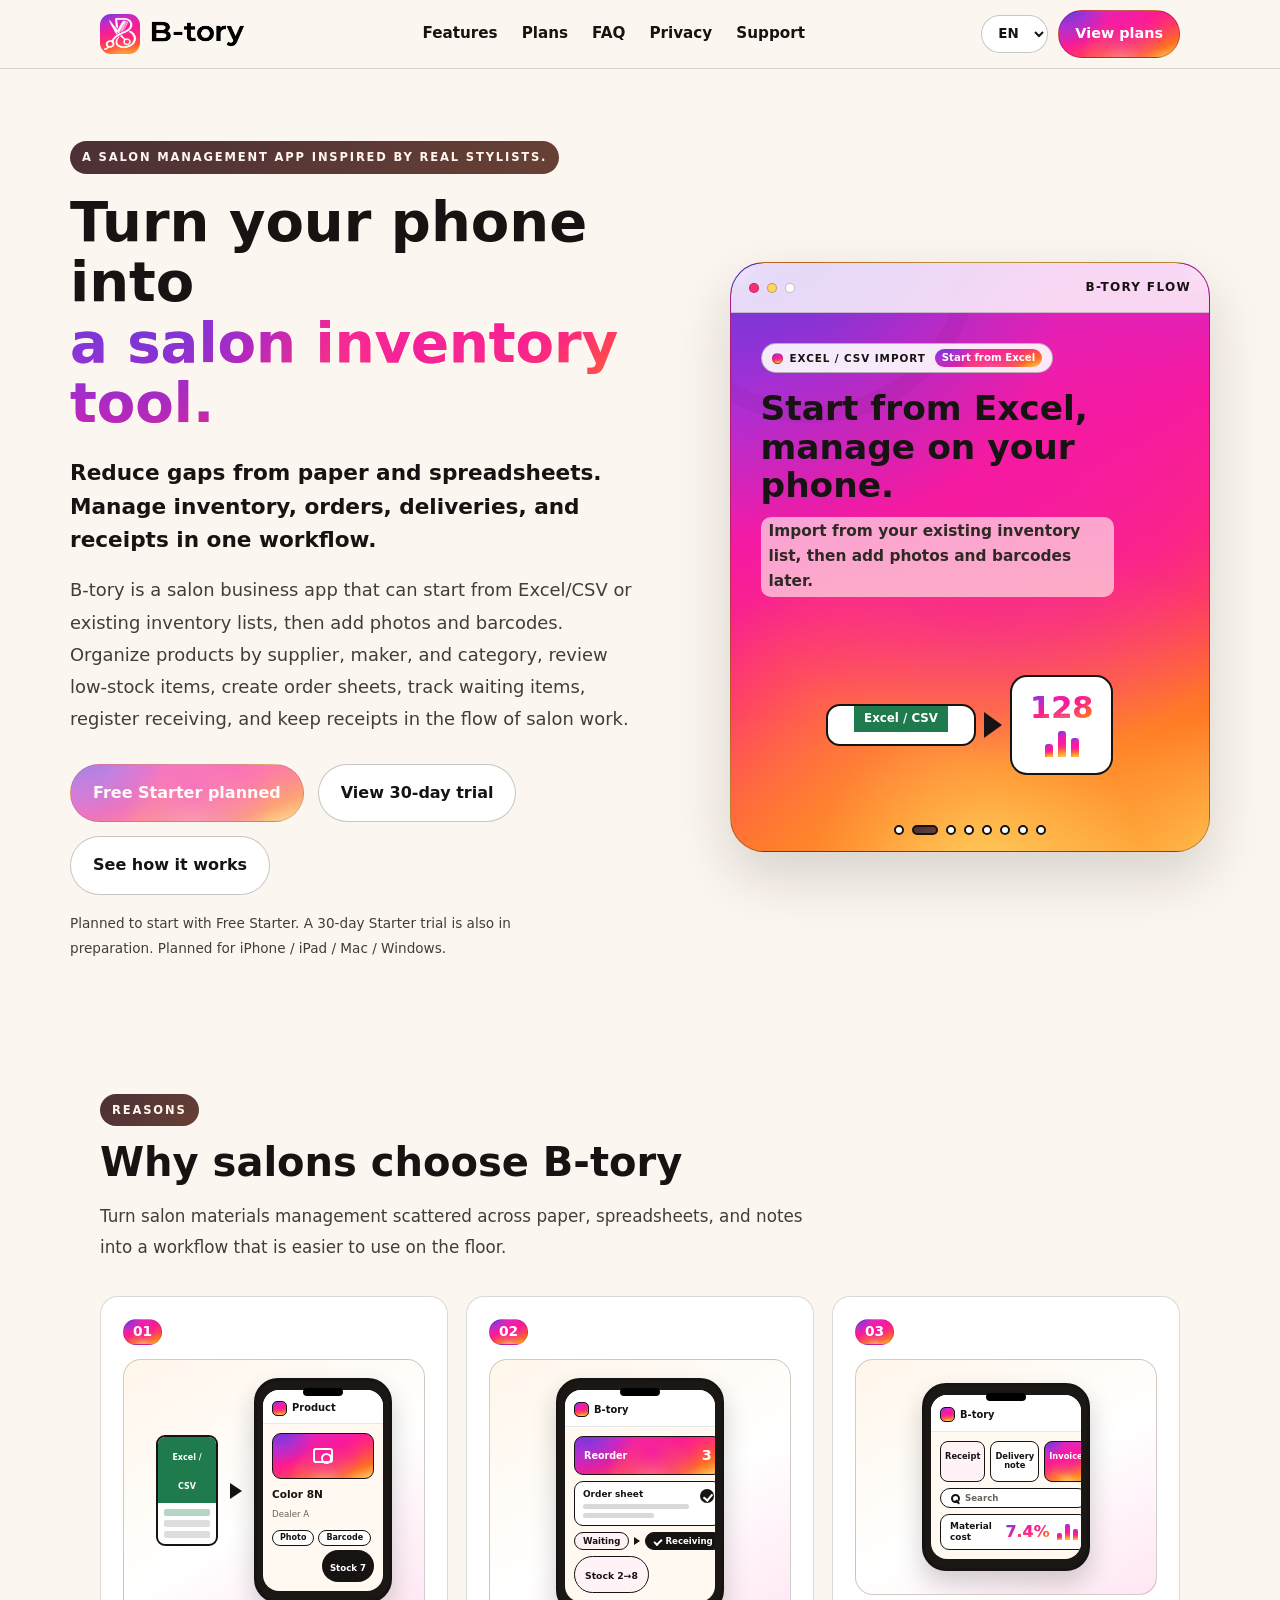
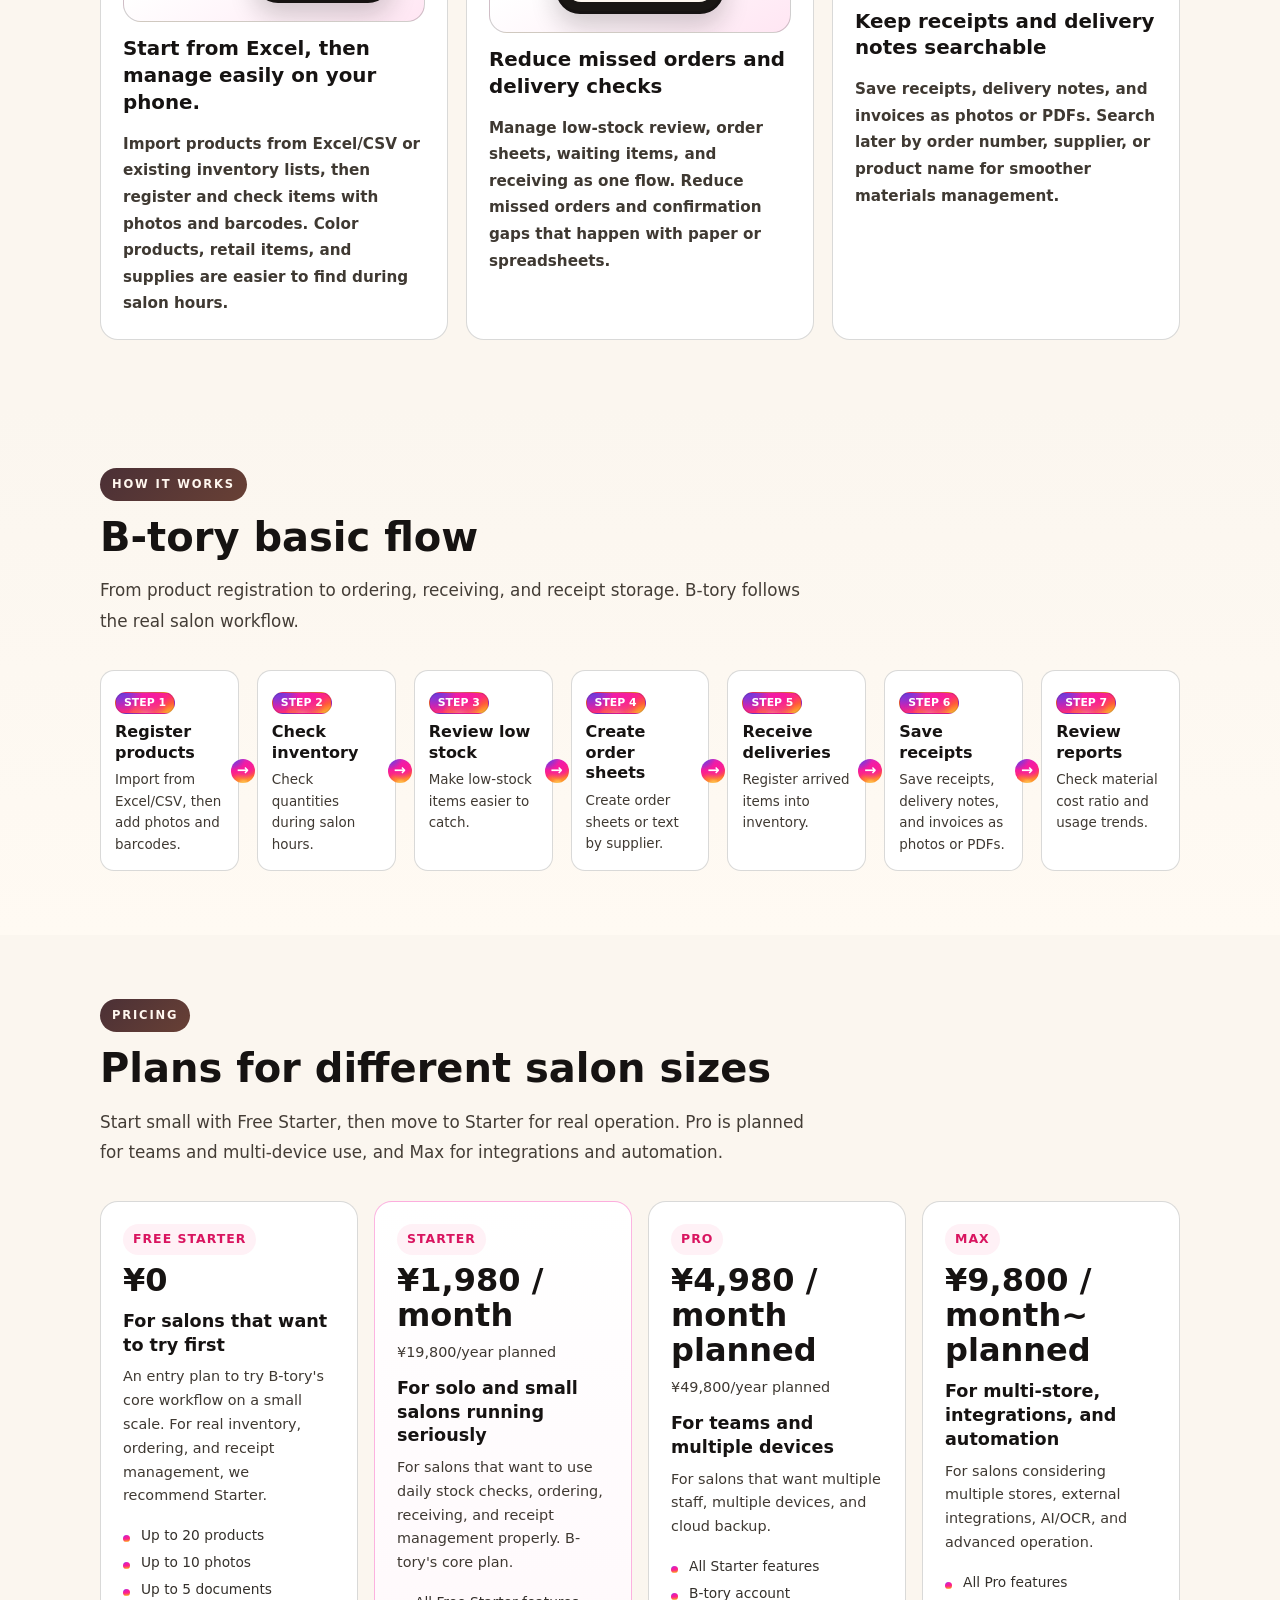
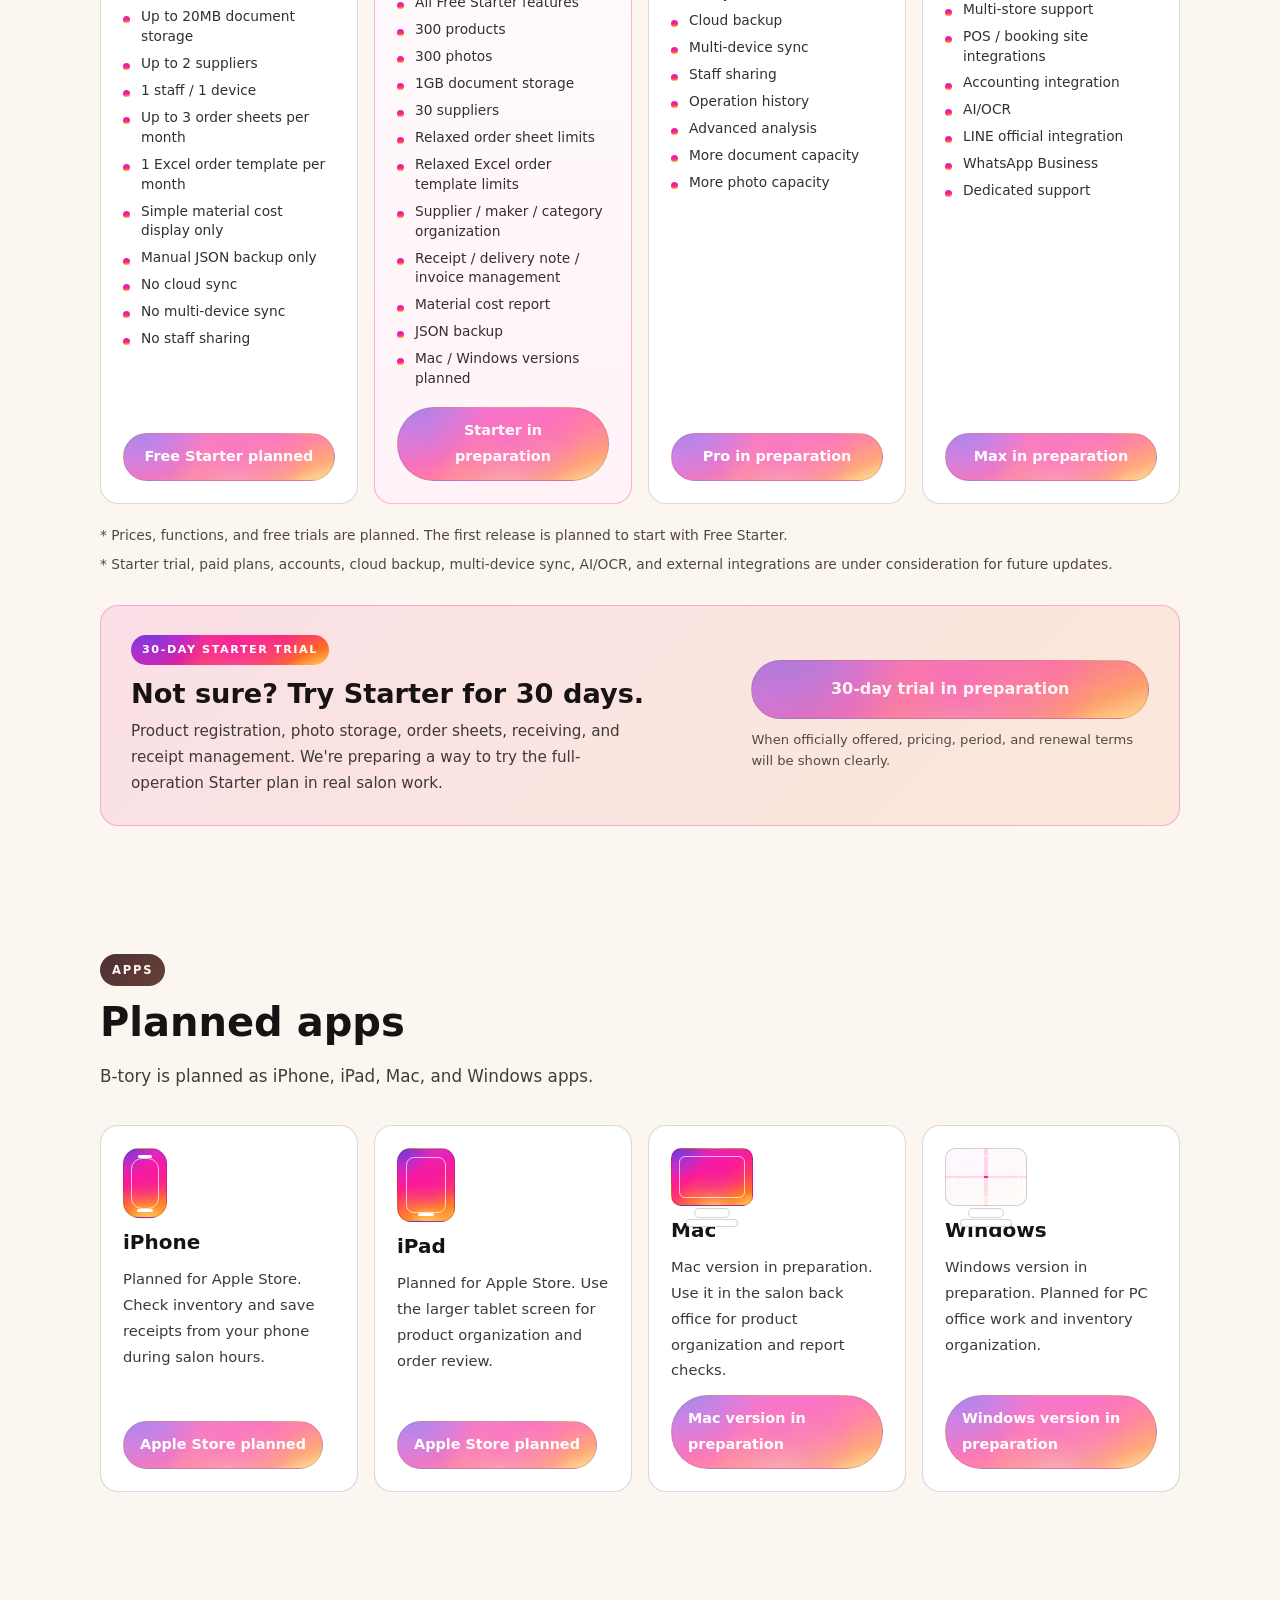
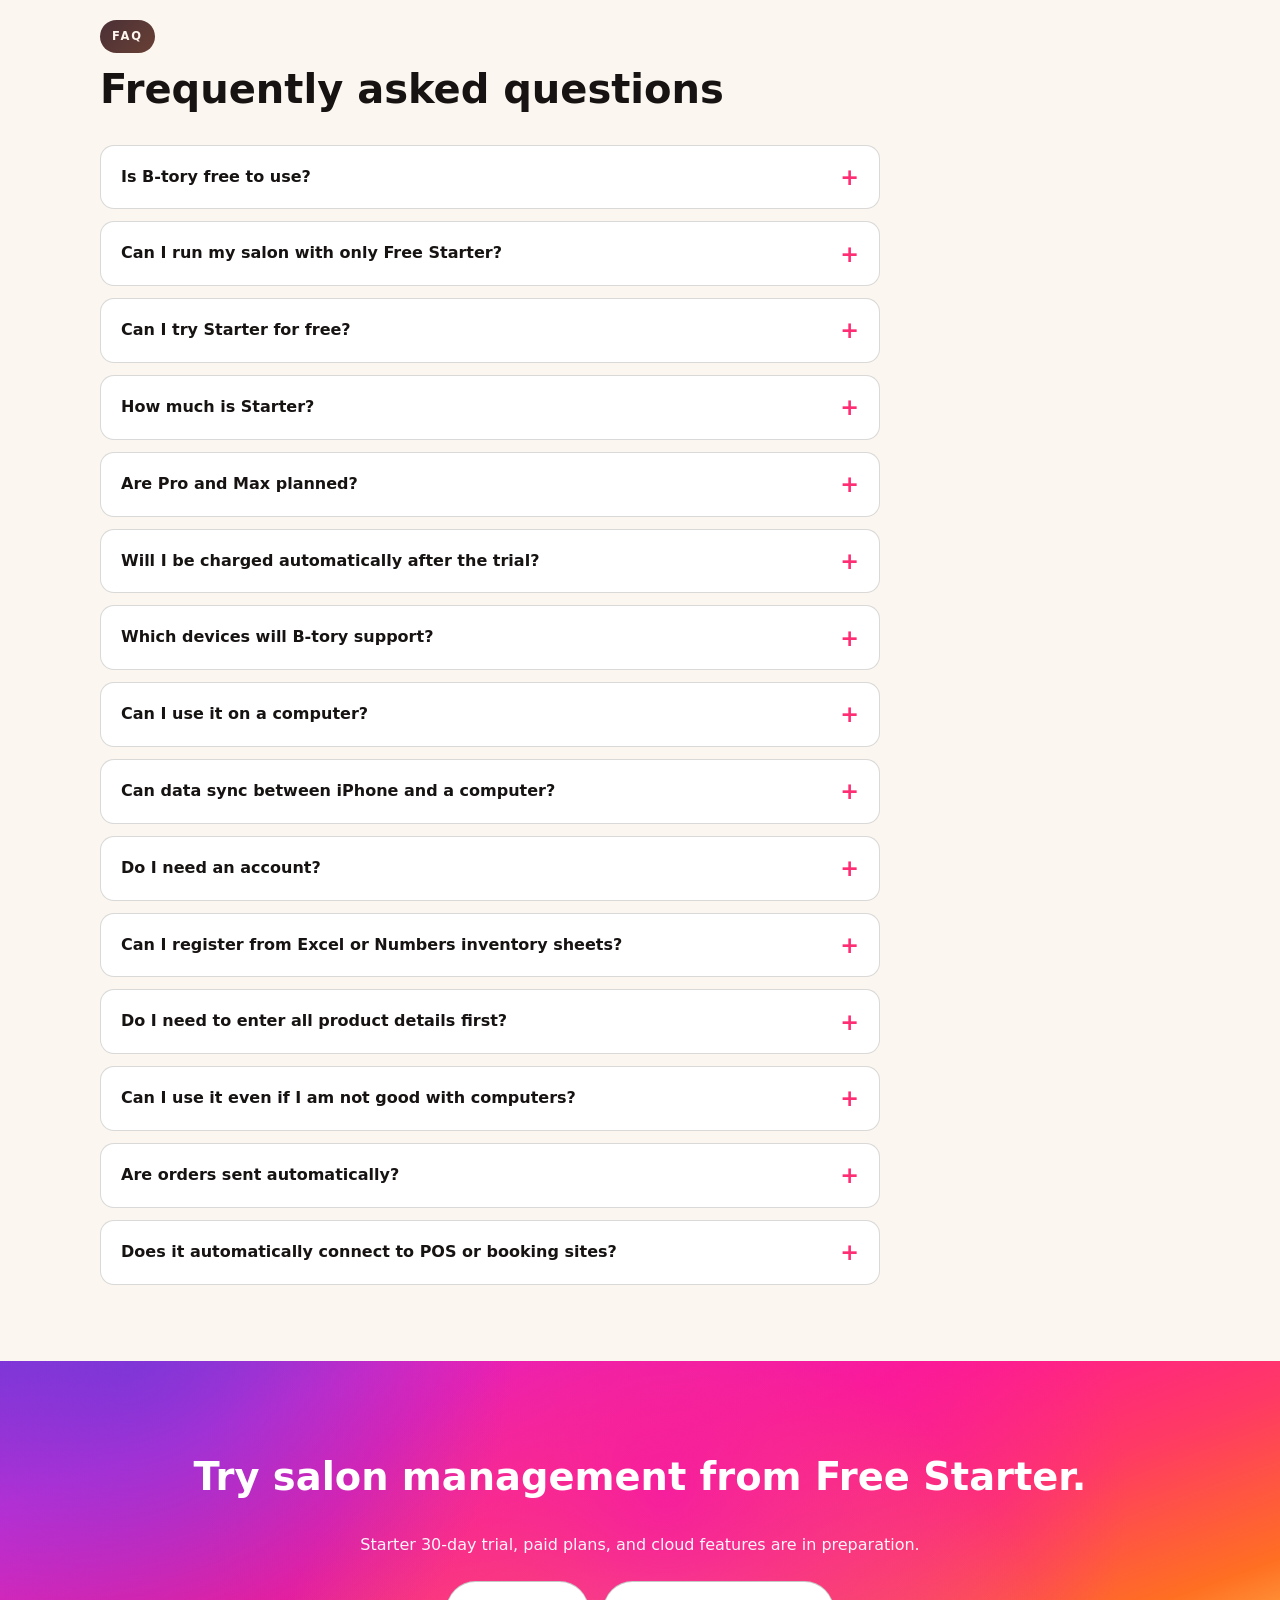
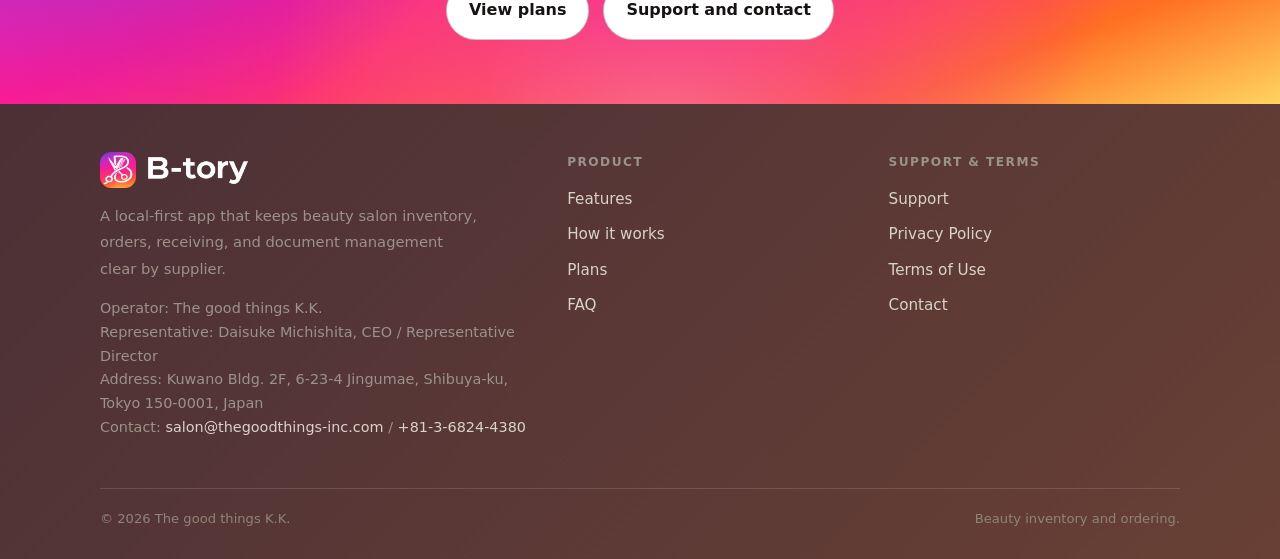
==== commit 7d2c7954: "Remove duplicate old Features section; keep Reasons (Why salons choose B-tory) - Delete old '#featur" ====
--- a/index.html
+++ b/index.html
@@ -57,7 +57,7 @@
   <div class="wrap nav">
     <a class="brand" href="index.html" aria-label="B-tory"><img class="brand-mark" src="assets/btory-mark.png?v=20260624-brand-gradient" alt=""><img class="brand-wordmark" src="assets/btory-wordmark.png?v=20260624-brand-gradient" alt=""></a>
     <nav class="nav-links" id="navLinks" aria-label="Main navigation">
-      <a href="#features">機能</a>
+      <a href="#difference">機能</a>
       <a href="#plan">料金</a>
       <a href="#faq">FAQ</a>
       <a href="privacy.html">プライバシー</a>
@@ -303,62 +303,6 @@
           <button type="button" data-hero-dot aria-label="納品を表示"></button>
           <button type="button" data-hero-dot aria-label="書類とレポートを表示"></button>
         </div>
-      </div>
-    </div>
-  </div>
-</section>
-
-<!-- FEATURES -->
-<section id="features">
-  <div class="wrap">
-    <div class="section-head feature-head">
-      <span class="eyebrow">B-toryなら</span>
-      <h2 class="display">サロンの在庫管理業務を効率化。</h2>
-      <p>紙・Excel・メモに散らばりがちな在庫、発注、納品、領収書、材料費の情報を、サロンワークに沿った流れにまとめます。</p>
-    </div>
-    <div class="features">
-      <div class="feat feat--paper">
-        <div class="feature-point">ポイント 01</div>
-        <h3>紙・Excel・メモから脱却</h3>
-        <div class="feature-visual" aria-hidden="true">
-          <span class="paper-sheet"></span>
-          <span class="excel-sheet">X</span>
-          <span class="arrow-chip"></span>
-          <span class="btory-screen"></span>
-        </div>
-        <p>Excel/CSVから取り込み、既存の在庫表をもとにサロン管理を始められます。</p>
-      </div>
-      <div class="feat feat--organize">
-        <div class="feature-point">ポイント 02</div>
-        <h3>サロンに合わせて整理</h3>
-        <div class="feature-visual" aria-hidden="true">
-          <span class="organize-board"></span>
-          <span class="tag-chip tag-chip--supplier">仕入先</span>
-          <span class="tag-chip tag-chip--maker">メーカー</span>
-          <span class="tag-chip tag-chip--category">カテゴリ</span>
-        </div>
-        <p>仕入先別・メーカー別・カテゴリ別に、サロンの管理しやすい見方で商品を整理できます。</p>
-      </div>
-      <div class="feat feat--ops">
-        <div class="feature-point">ポイント 03</div>
-        <h3>発注・納品・書類までつながる</h3>
-        <div class="feature-visual" aria-hidden="true">
-          <span class="box-stack"></span>
-          <span class="supplier-card"></span>
-          <span class="receipt-card"></span>
-          <span class="check-circle"></span>
-        </div>
-        <p>仕入先ごとに発注書や本文を作成し、届いたら納品登録。領収書・納品書・請求書も保存できます。</p>
-      </div>
-      <div class="feat feat--data">
-        <div class="feature-point">ポイント 04</div>
-        <h3>材料費率・使用傾向を見える化</h3>
-        <div class="feature-visual" aria-hidden="true">
-          <span class="report-bars"></span>
-          <span class="rate-badge">7.4%</span>
-          <span class="trend-line"></span>
-        </div>
-        <p>在庫や使用データから、材料費率や薬剤使用の傾向を確認し、あとから振り返れます。</p>
       </div>
     </div>
   </div>
@@ -676,7 +620,7 @@
       <div class="foot-col">
         <h4>プロダクト</h4>
         <ul>
-          <li><a href="#features">機能</a></li>
+          <li><a href="#difference">機能</a></li>
           <li><a href="#how">使い方</a></li>
           <li><a href="#plan">料金プラン</a></li>
           <li><a href="#faq">FAQ</a></li>
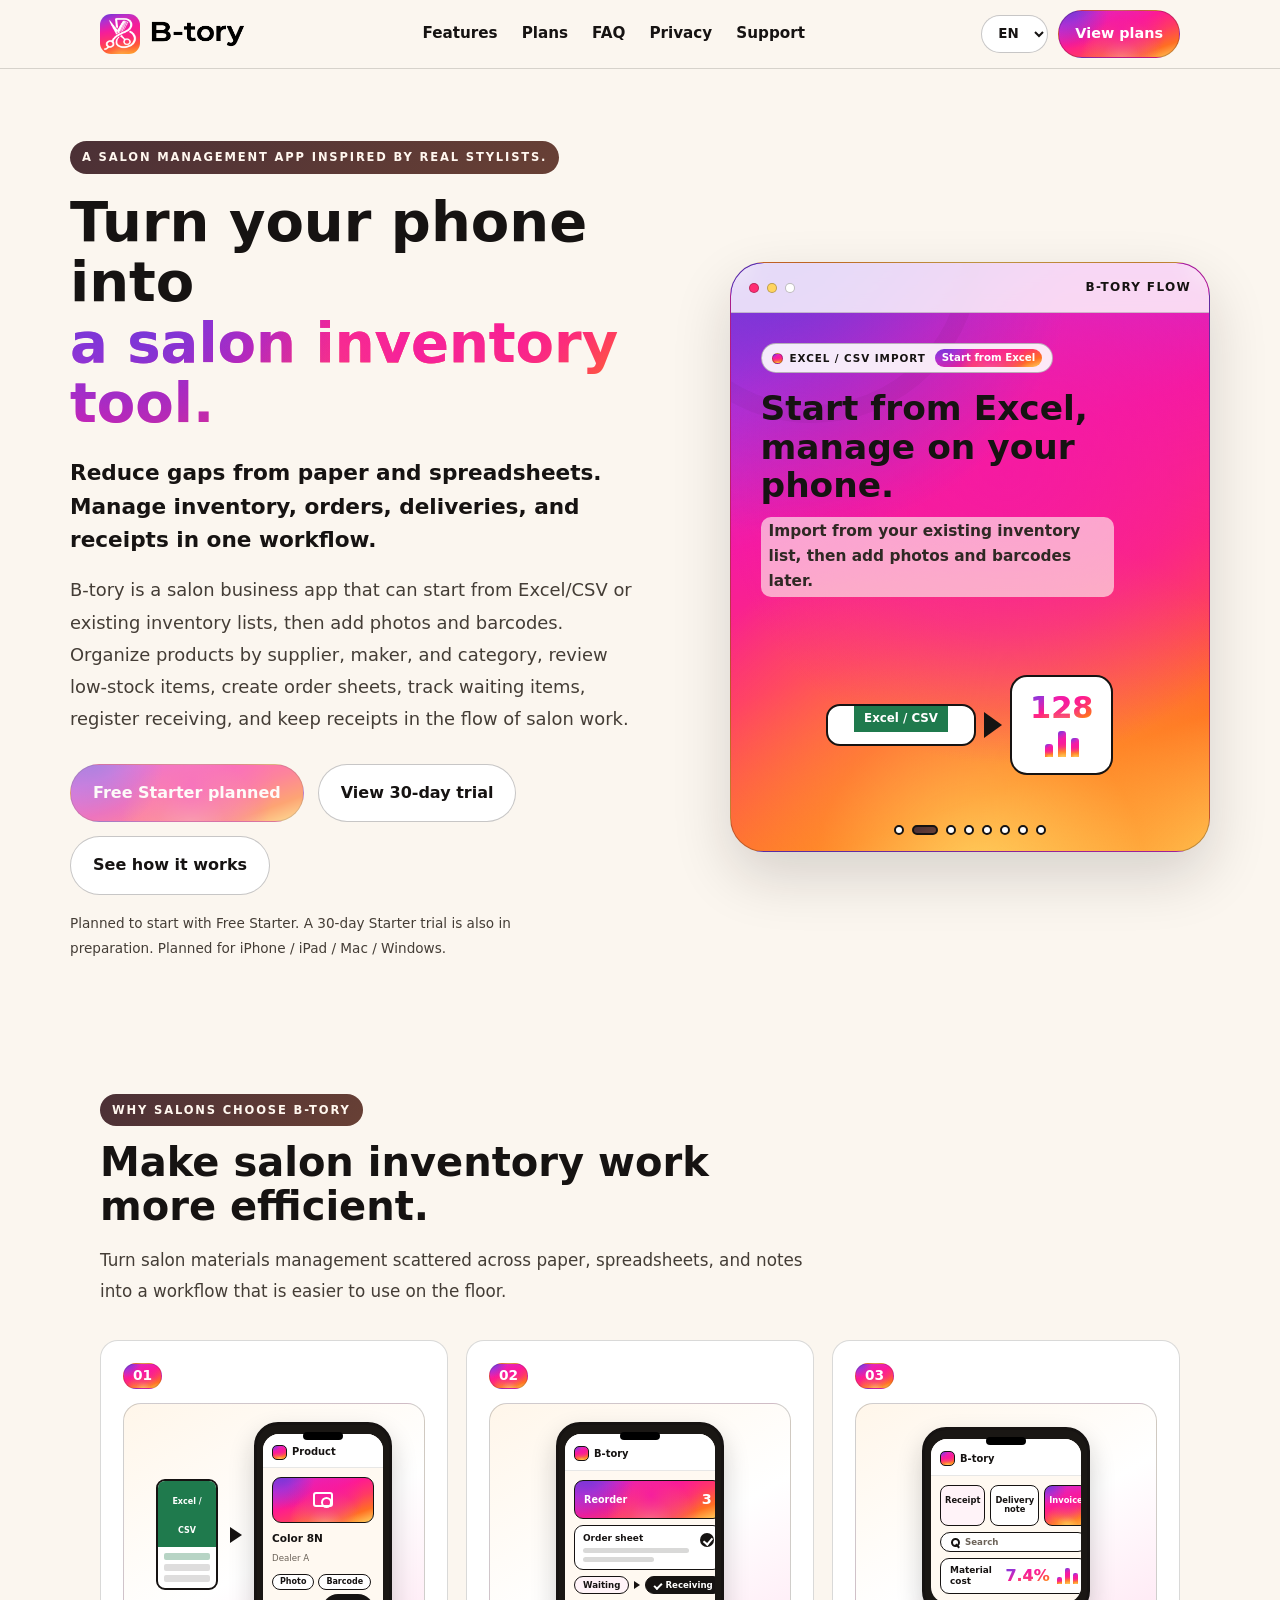
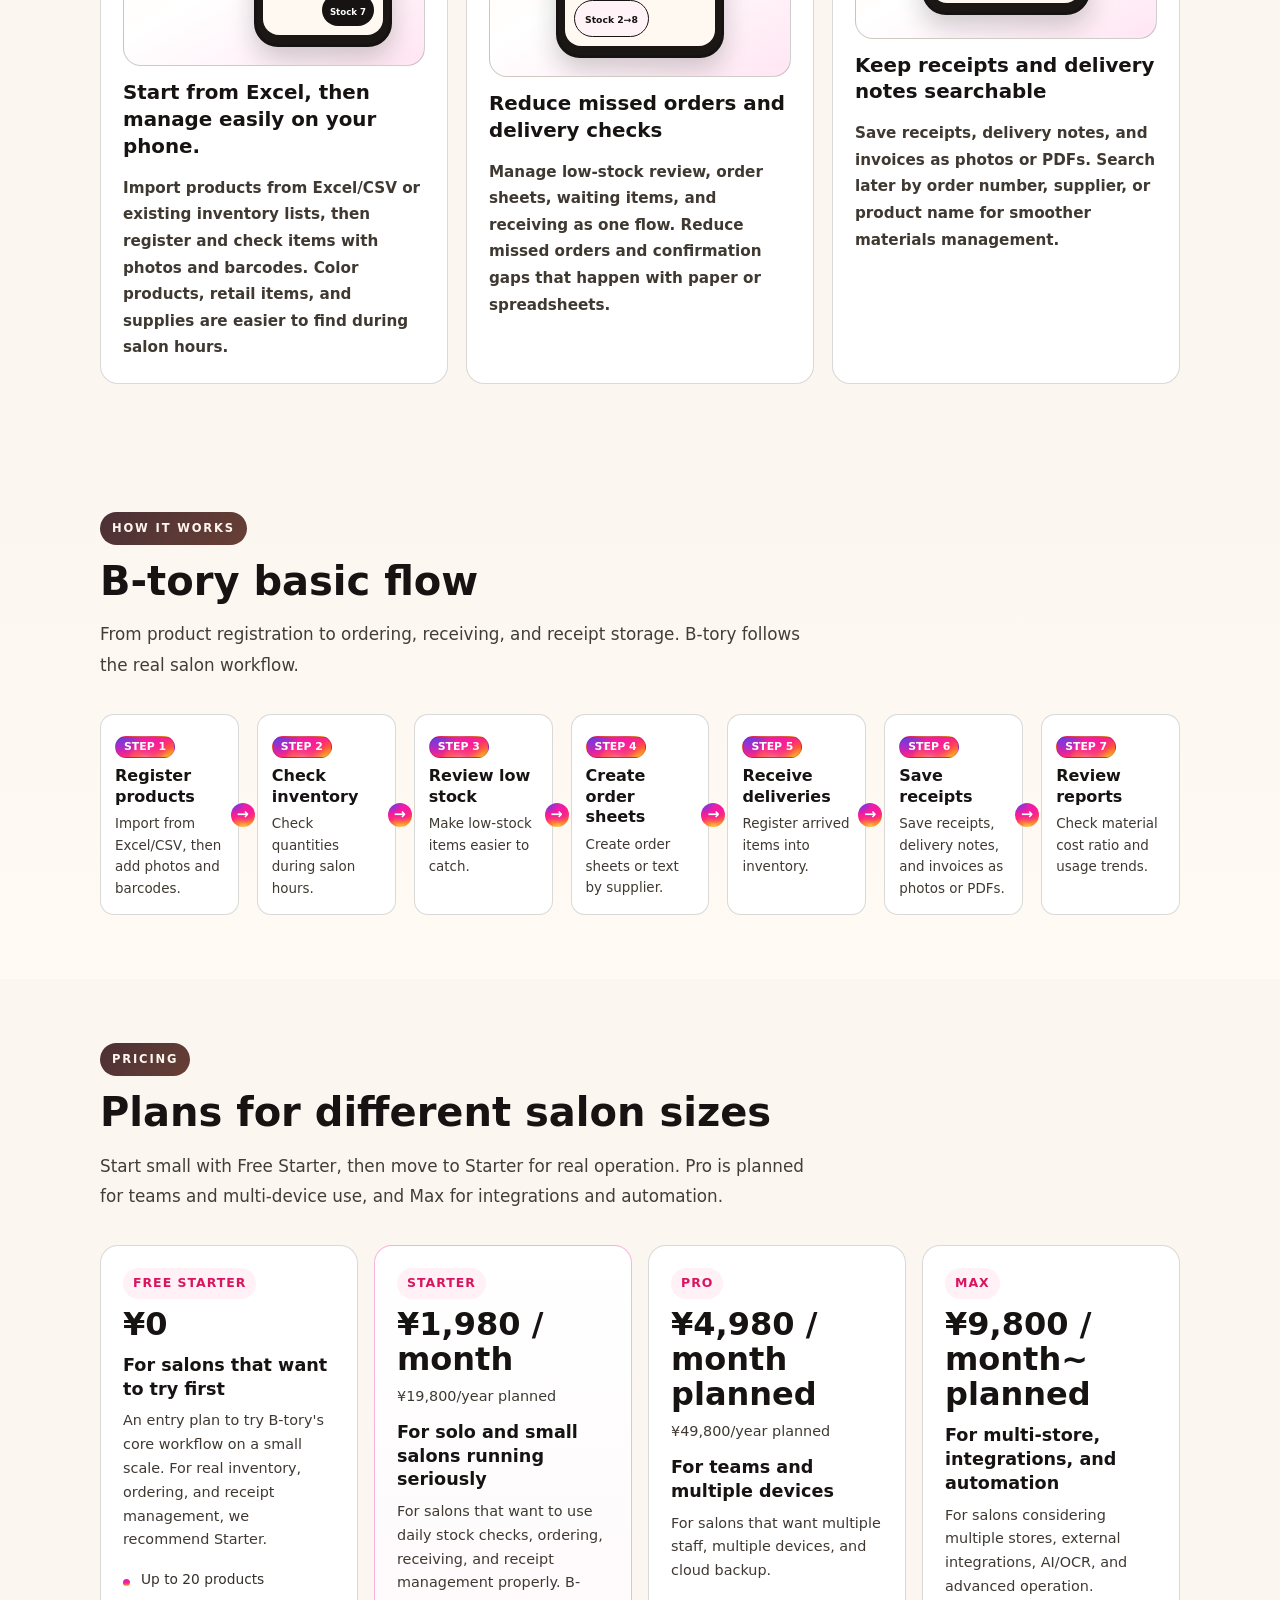
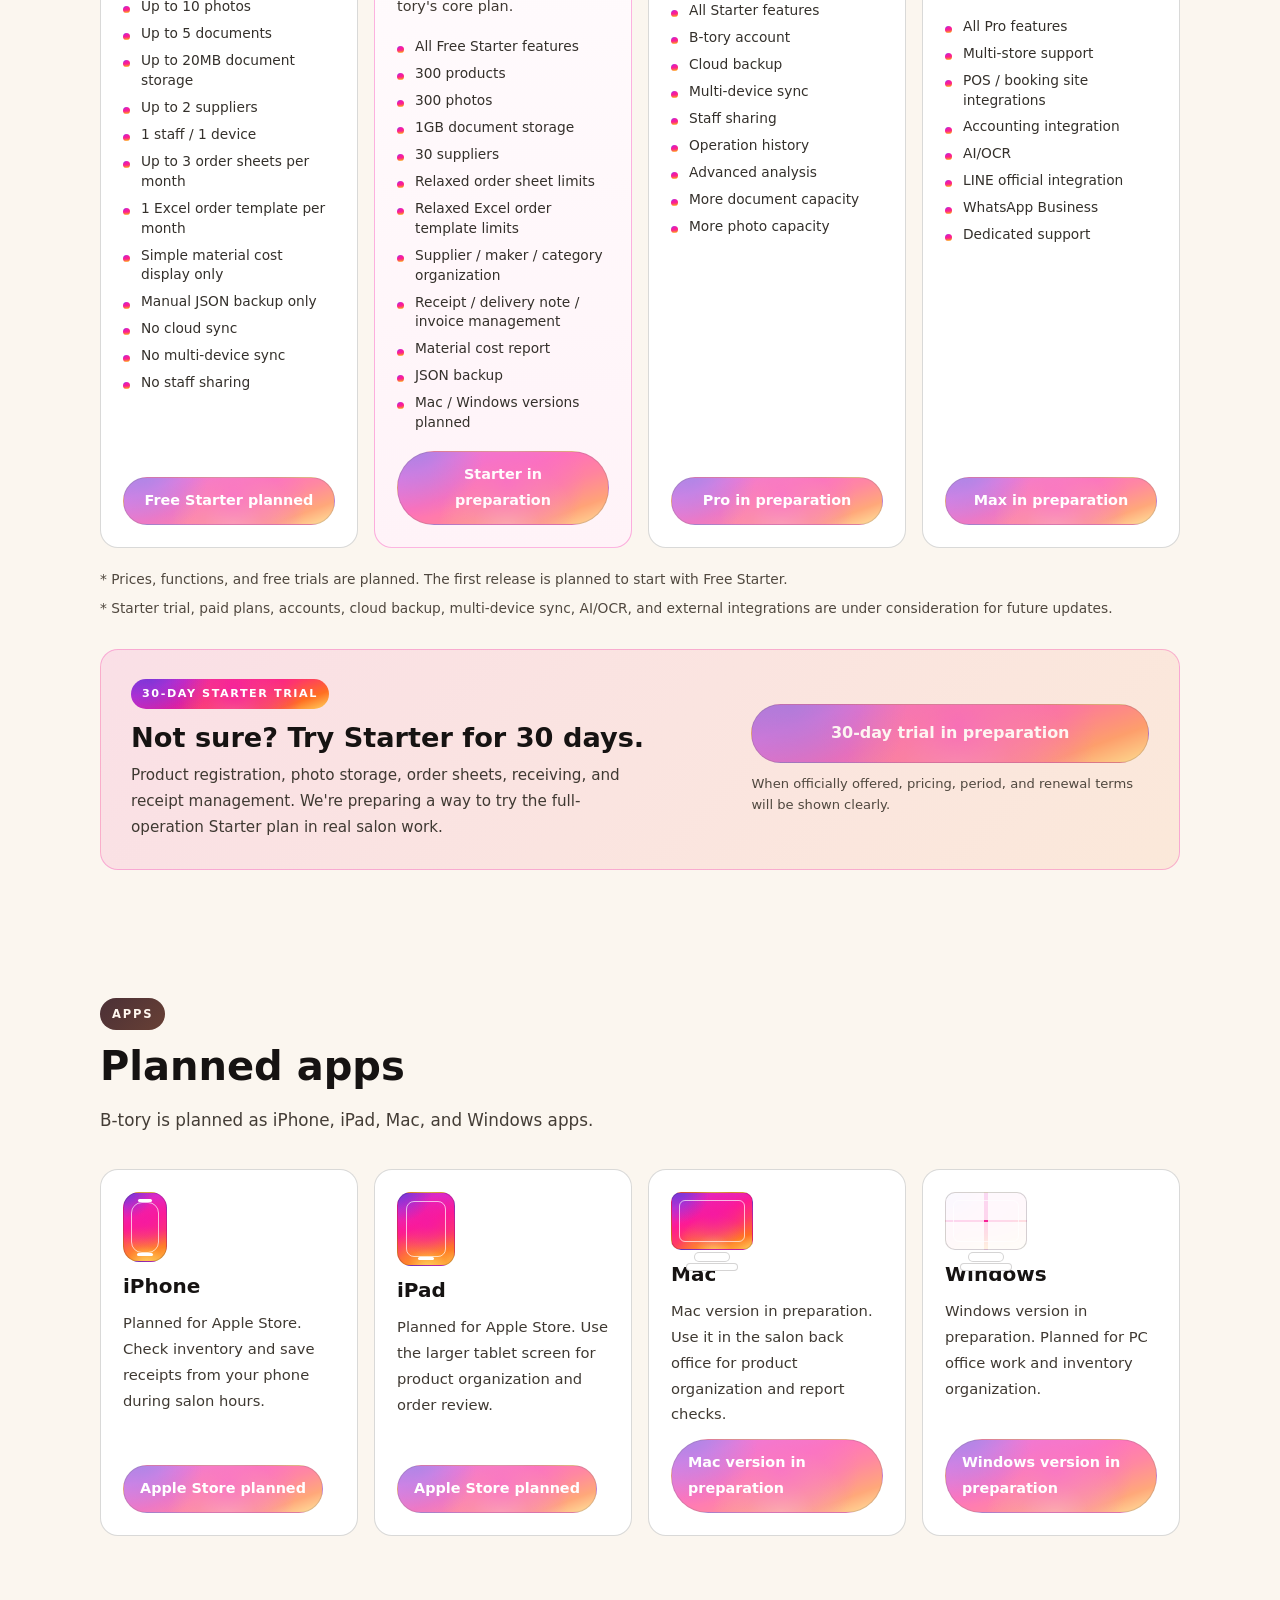
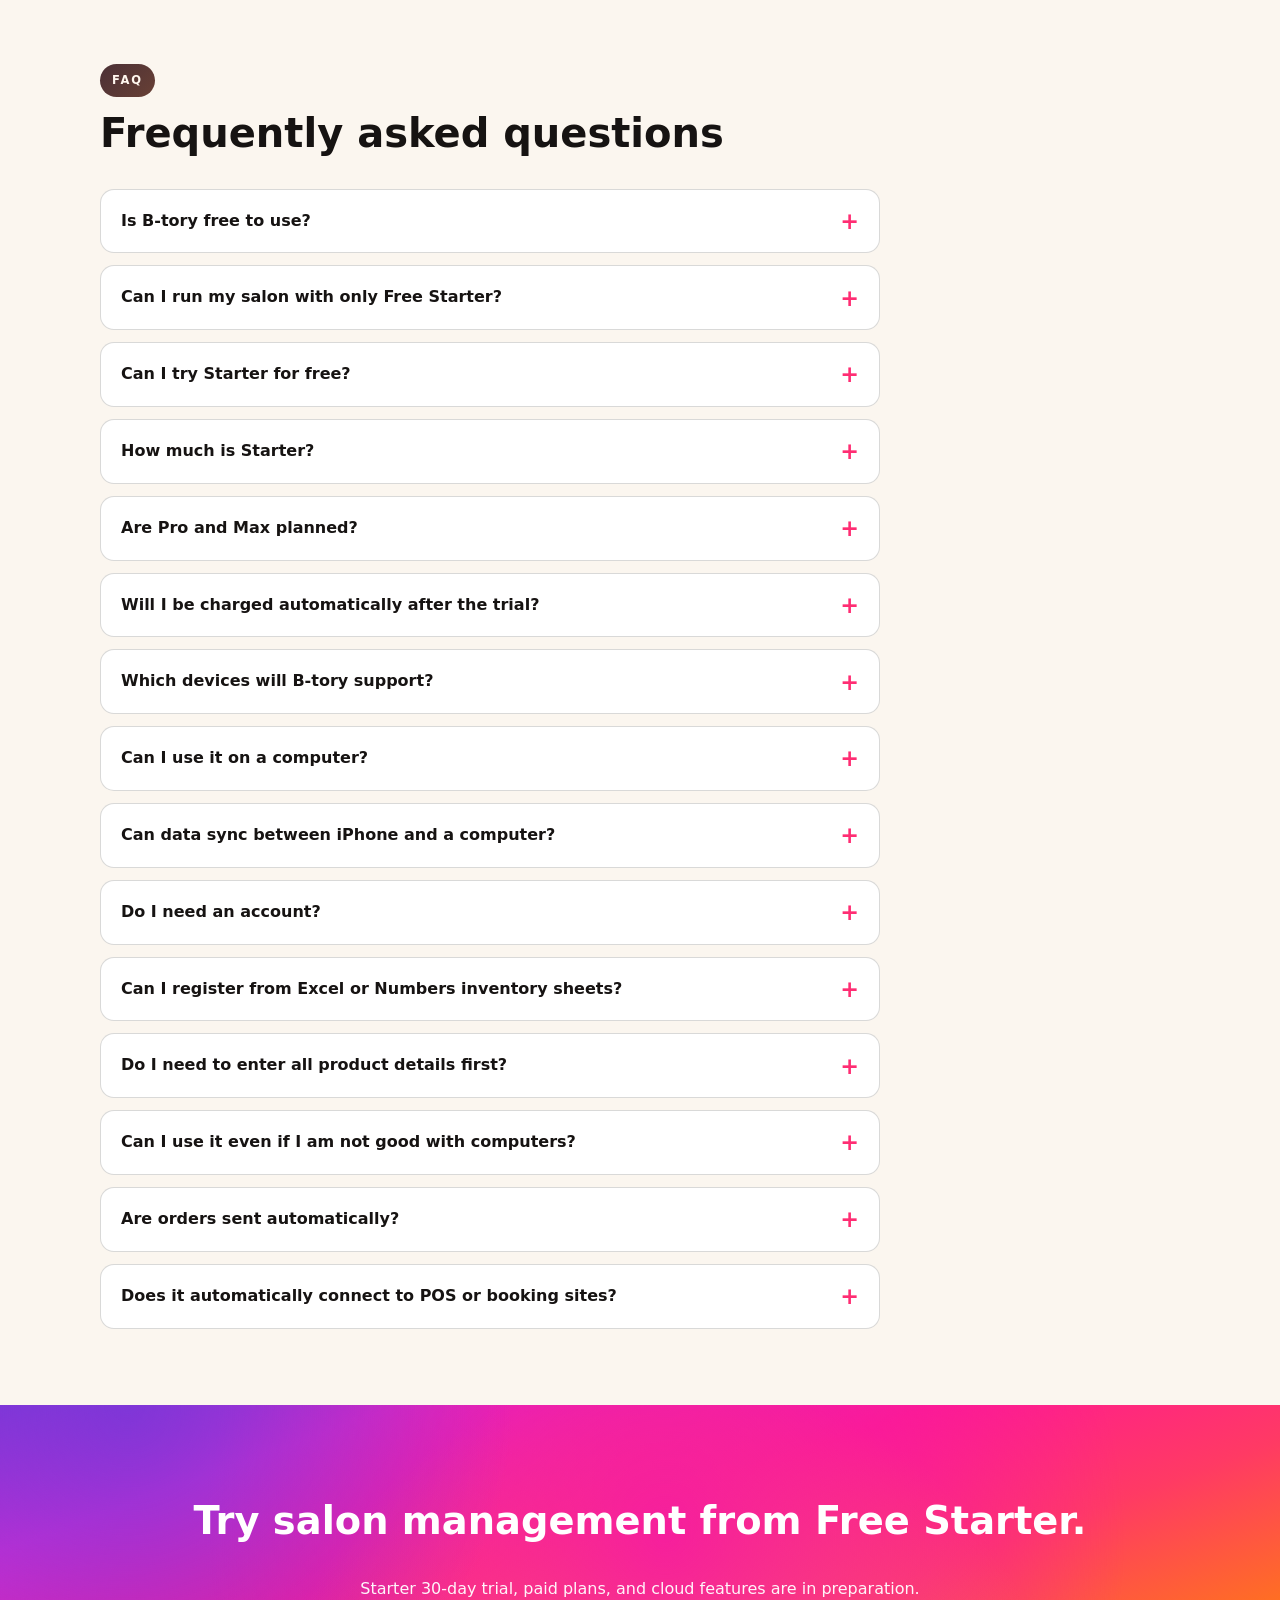
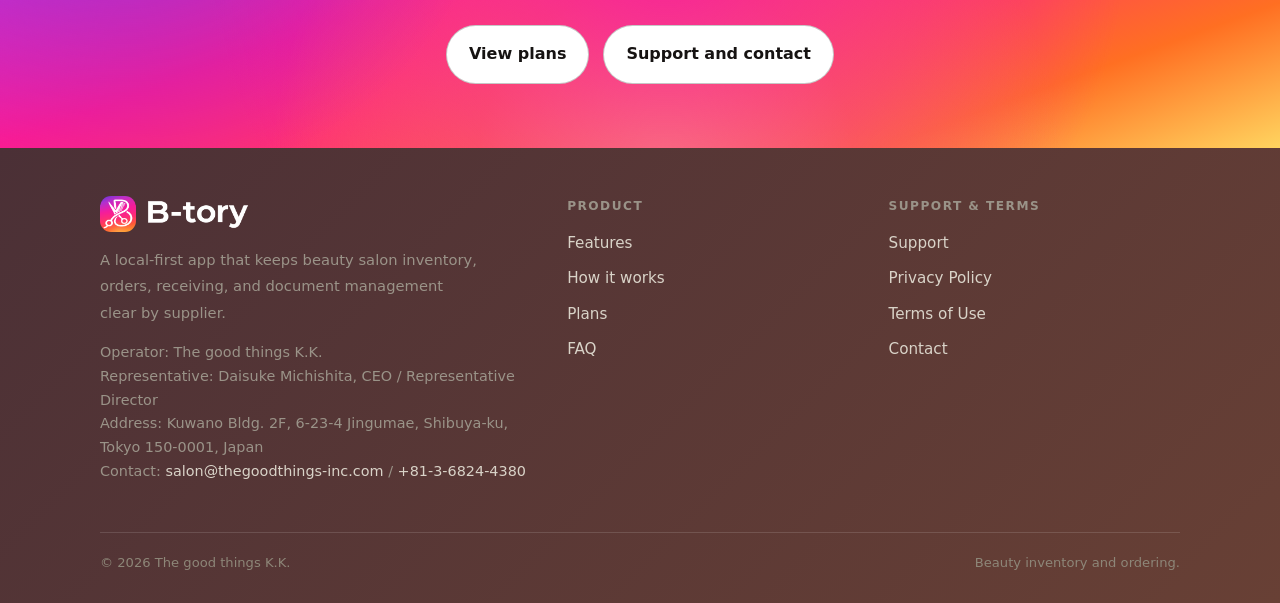
==== commit bd5d35ca: "Reasons: add big heading 'サロンの在庫管理業務を効率化。' (keep 3 iPhone-mock cards) - Promote 'B-toryが選ばれる理由' to t" ====
--- a/index.html
+++ b/index.html
@@ -22,8 +22,8 @@
 <meta name="twitter:image" content="https://b-tory.com/assets/btory-ogp.png">
 <link rel="icon" type="image/png" href="assets/favicon.png?v=20260624-brand-gradient">
 <link rel="apple-touch-icon" href="assets/apple-touch-icon.png?v=20260624-brand-gradient">
-<link rel="stylesheet" href="css/style.css?v=20260625-reasons4ui">
-<link rel="stylesheet" href="assets/hero-flow.css?v=20260625-reasons4ui">
+<link rel="stylesheet" href="css/style.css?v=20260625-reasons5h">
+<link rel="stylesheet" href="assets/hero-flow.css?v=20260625-reasons5h">
 <script type="application/ld+json">
 {
   "@context":"https://schema.org",
@@ -312,8 +312,8 @@
 <section id="difference">
   <div class="wrap">
     <div class="section-head">
-      <span class="eyebrow">Reasons</span>
-      <h2 class="display">B-toryが選ばれる理由</h2>
+      <span class="eyebrow">B-toryが選ばれる理由</span>
+      <h2 class="display">サロンの在庫管理業務を効率化。</h2>
       <p>紙・Excel・メモで散らばりやすいサロン材料管理を、現場で使いやすい流れに変えます。</p>
     </div>
     <div class="diff-list">
@@ -643,7 +643,7 @@
   </div>
 </footer>
 
-<script src="assets/site-i18n.js?v=20260625-reasons4ui"></script>
+<script src="assets/site-i18n.js?v=20260625-reasons5h"></script>
 <script>
   (function(){
     var t=document.getElementById('menuToggle'),n=document.getElementById('navLinks');
@@ -651,6 +651,6 @@
     n.querySelectorAll('a').forEach(function(a){a.addEventListener('click',function(){n.classList.remove('open');t.setAttribute('aria-expanded',false);});});}
   })();
 </script>
-<script src="assets/hero-flow.js?v=20260625-reasons4ui"></script>
+<script src="assets/hero-flow.js?v=20260625-reasons5h"></script>
 </body>
 </html>
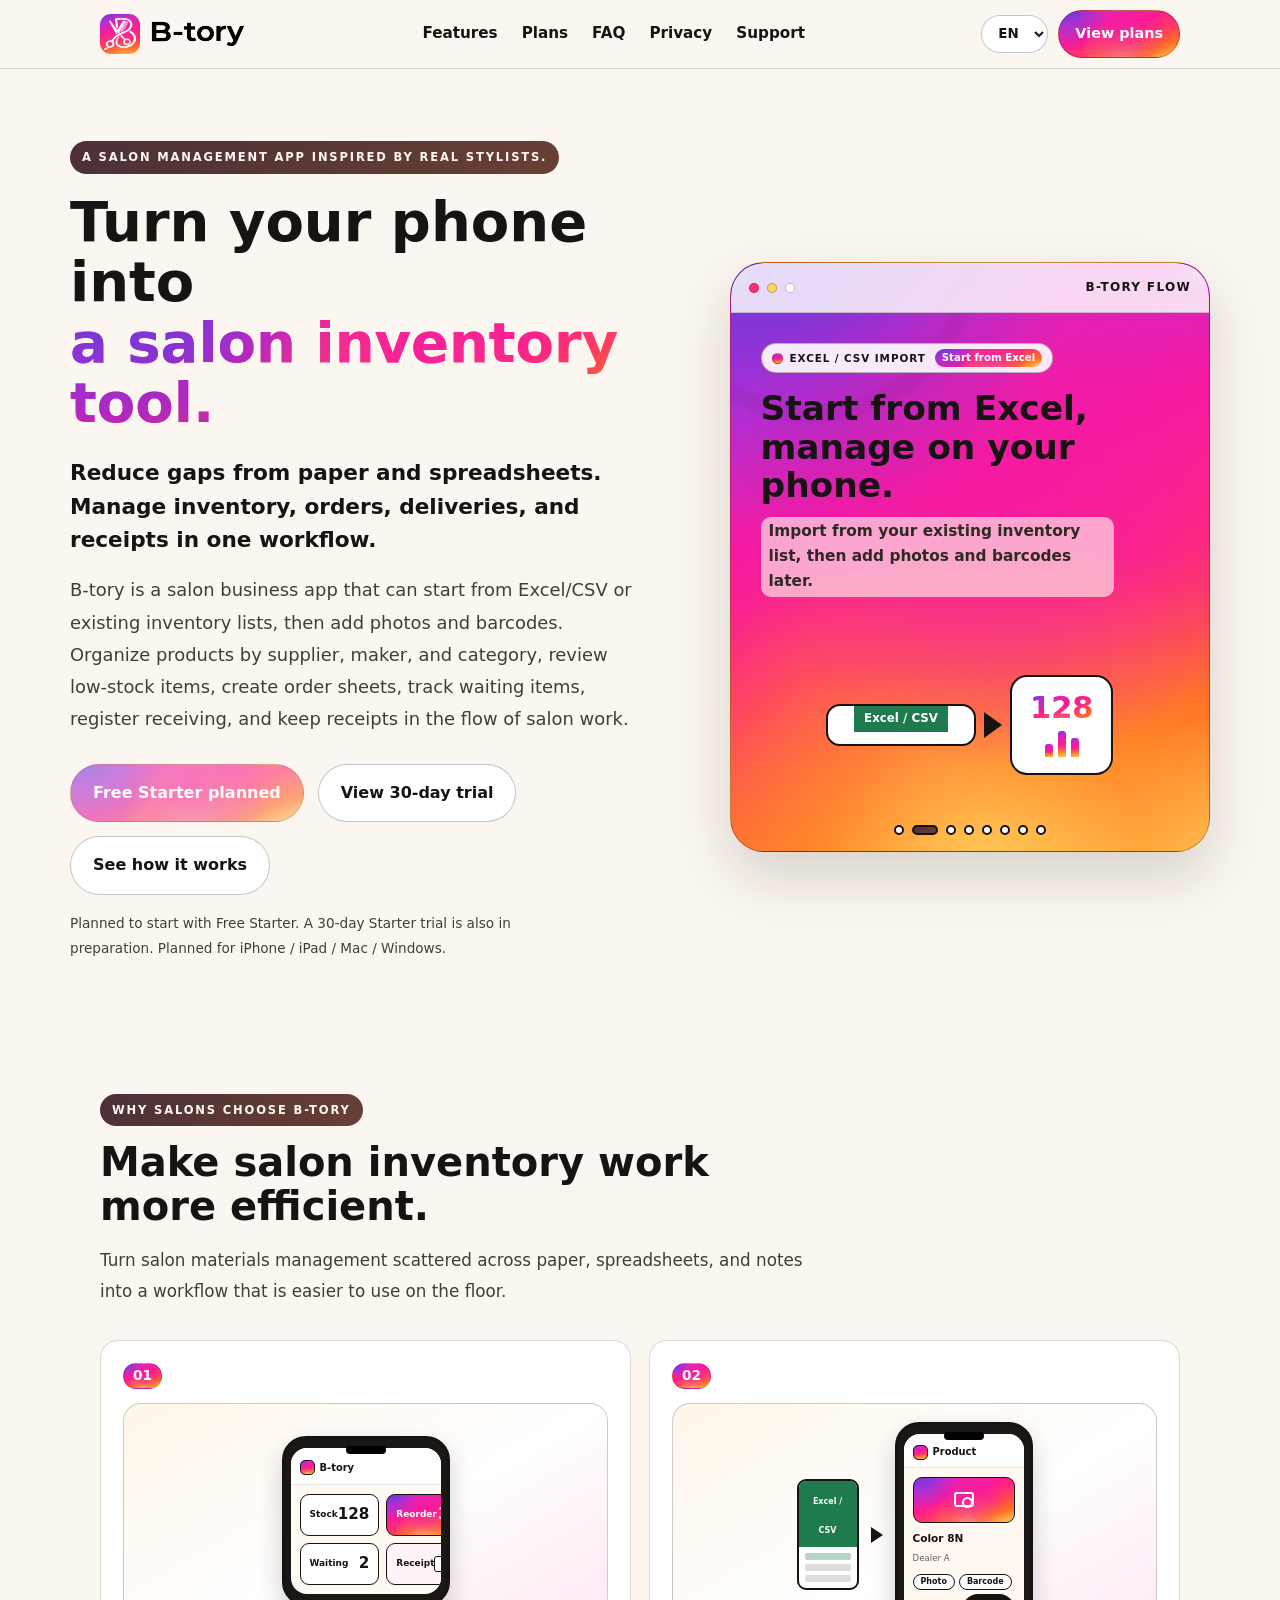
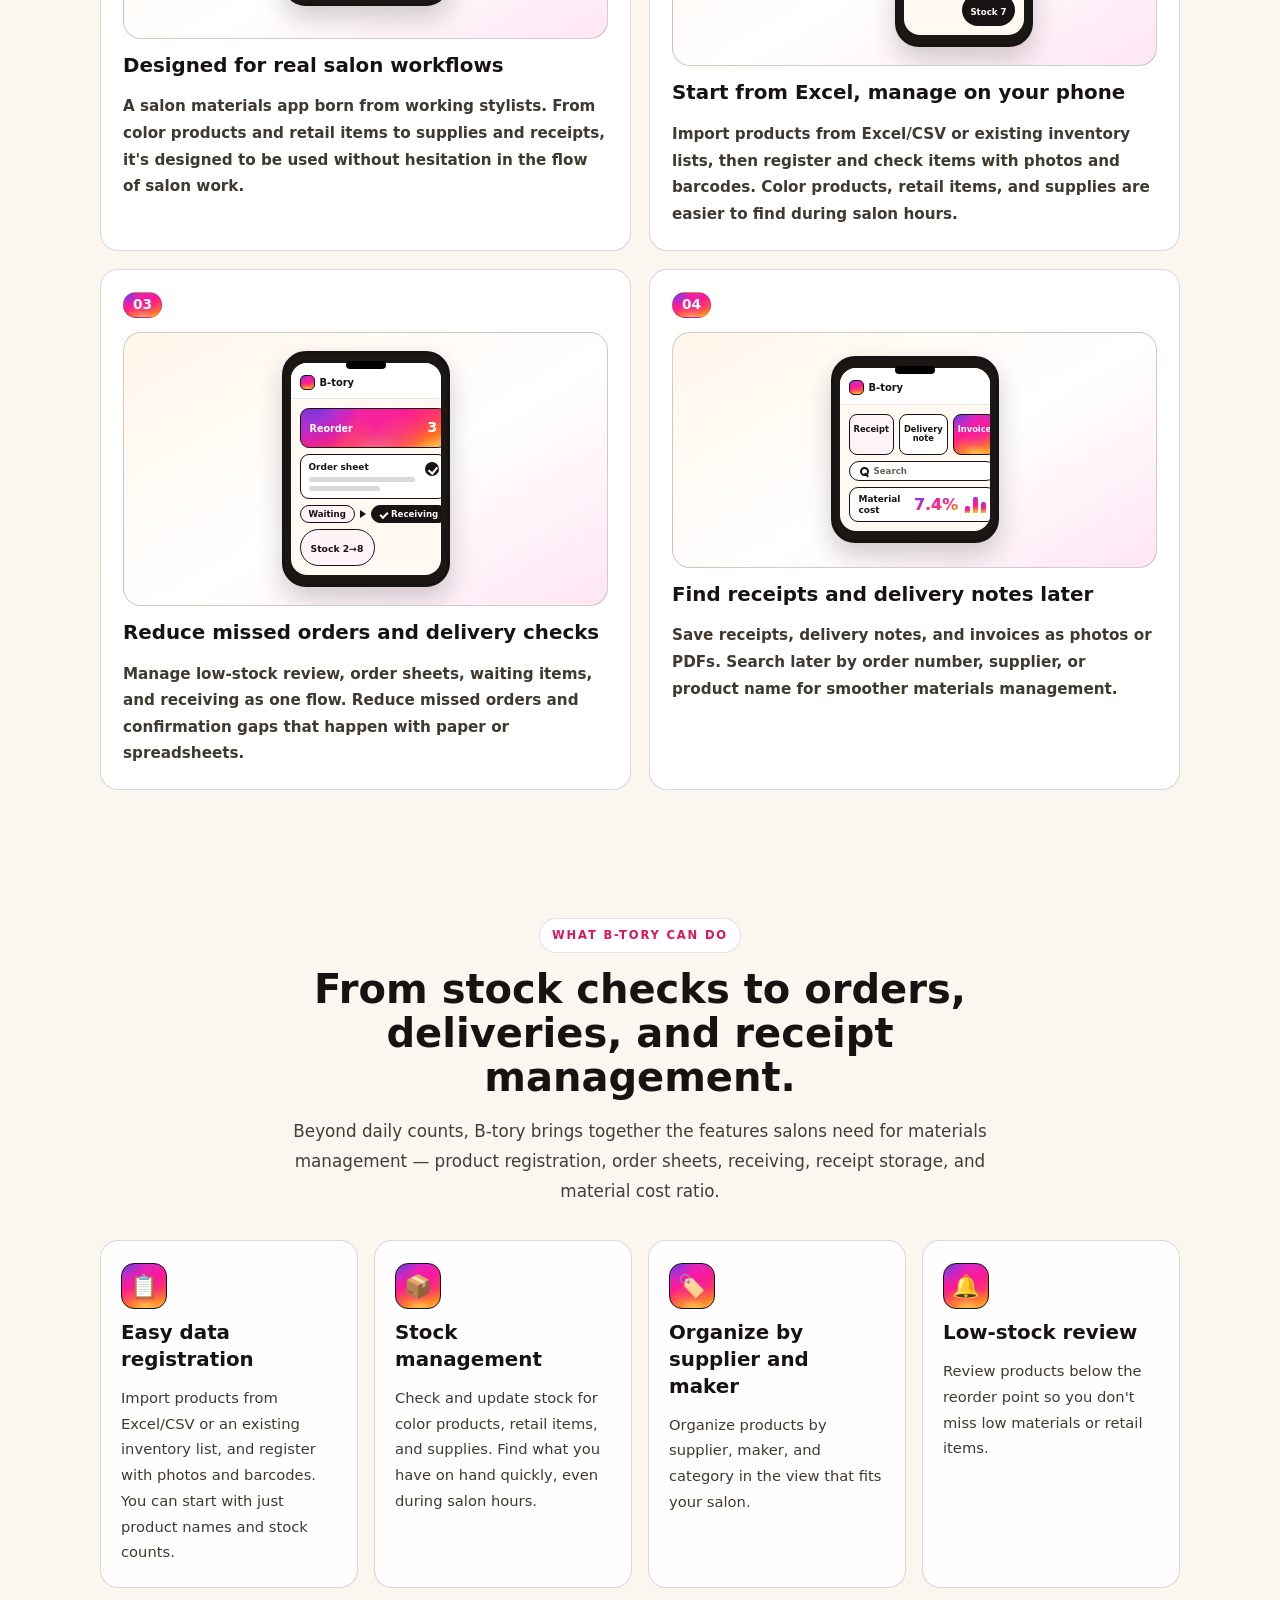
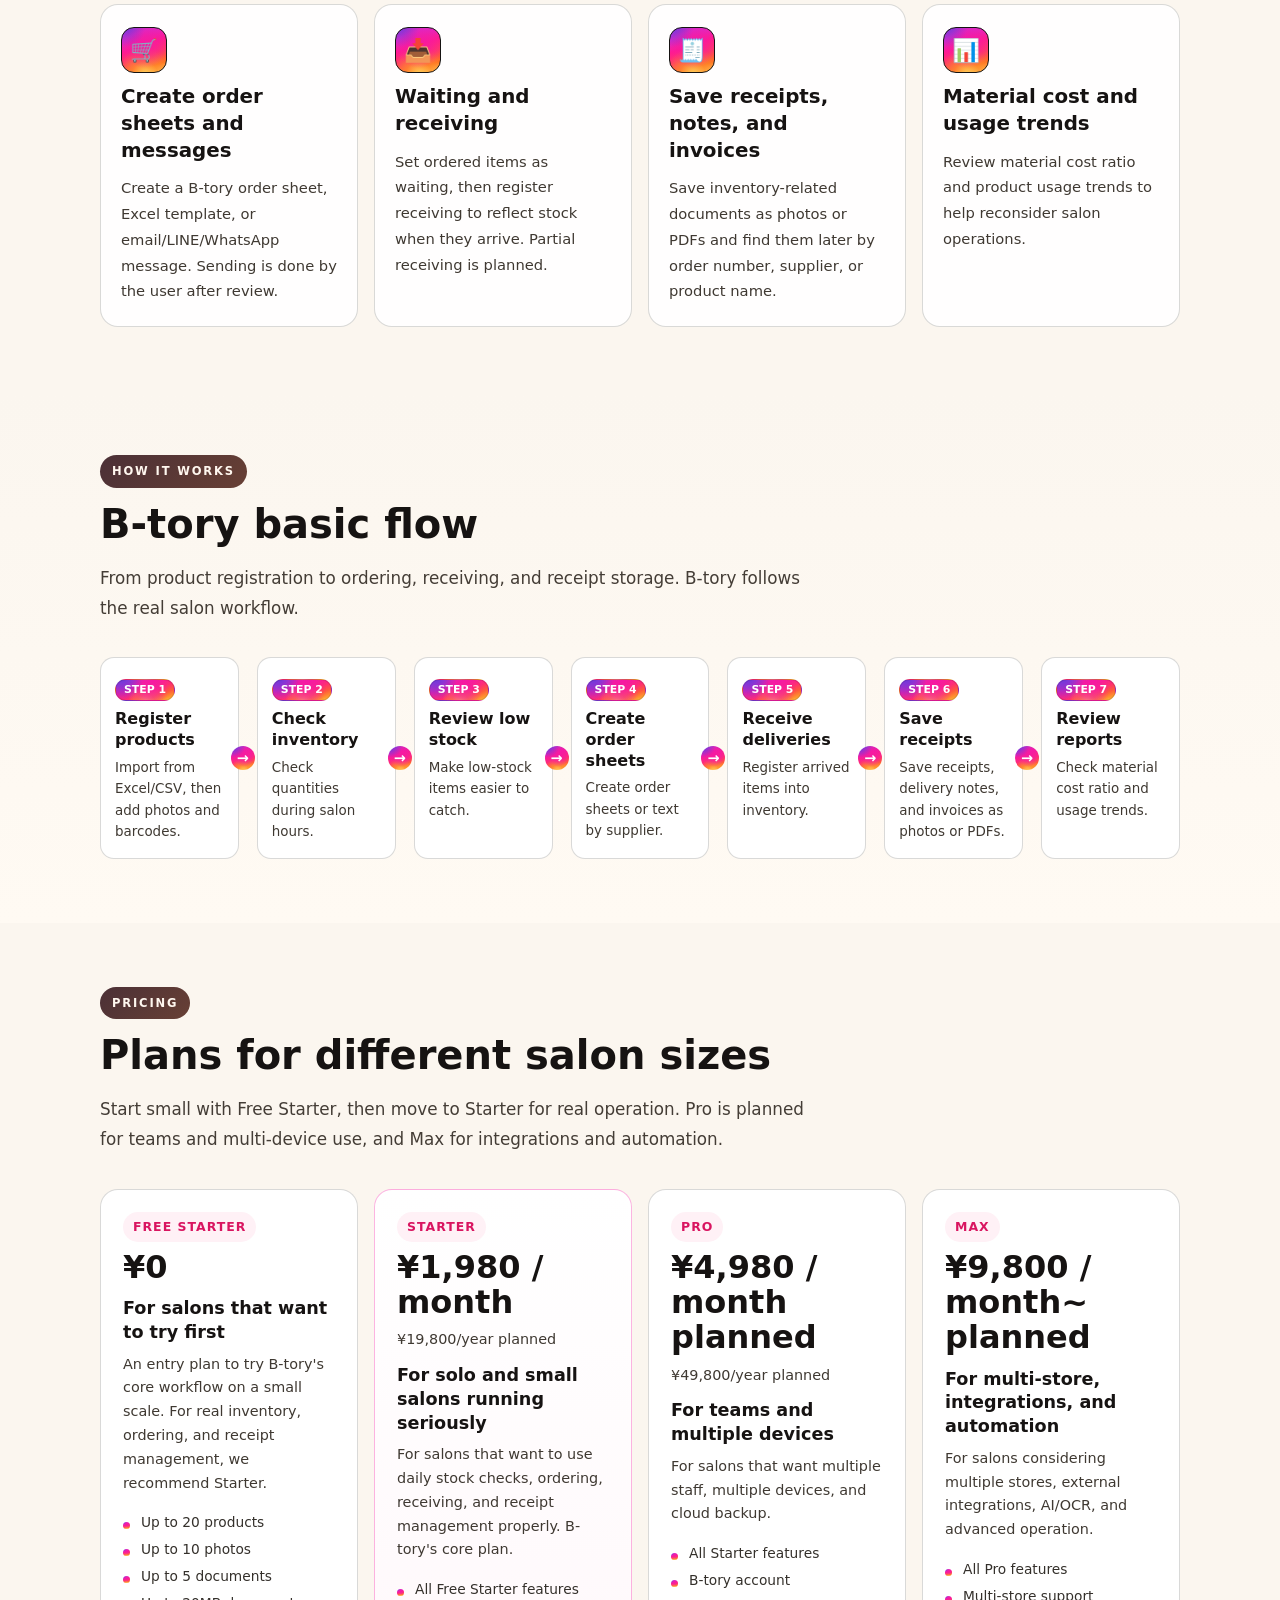
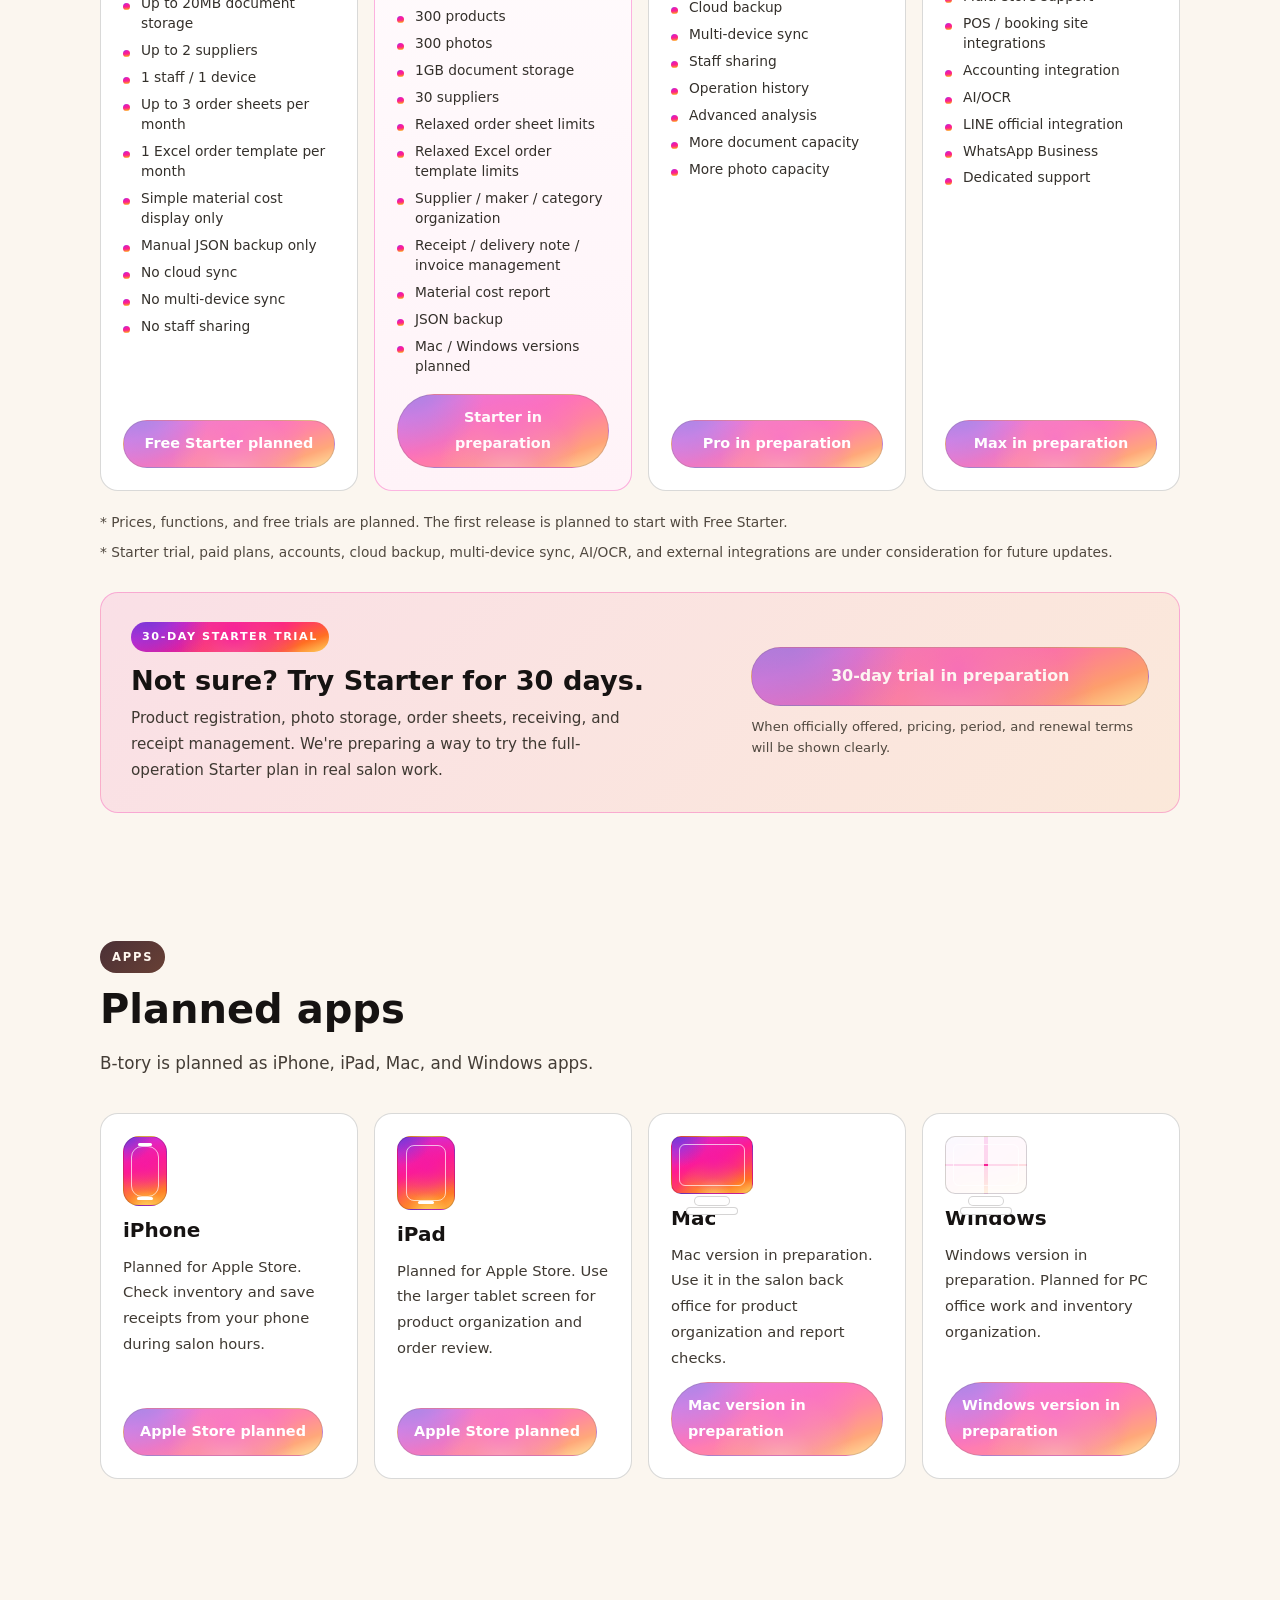
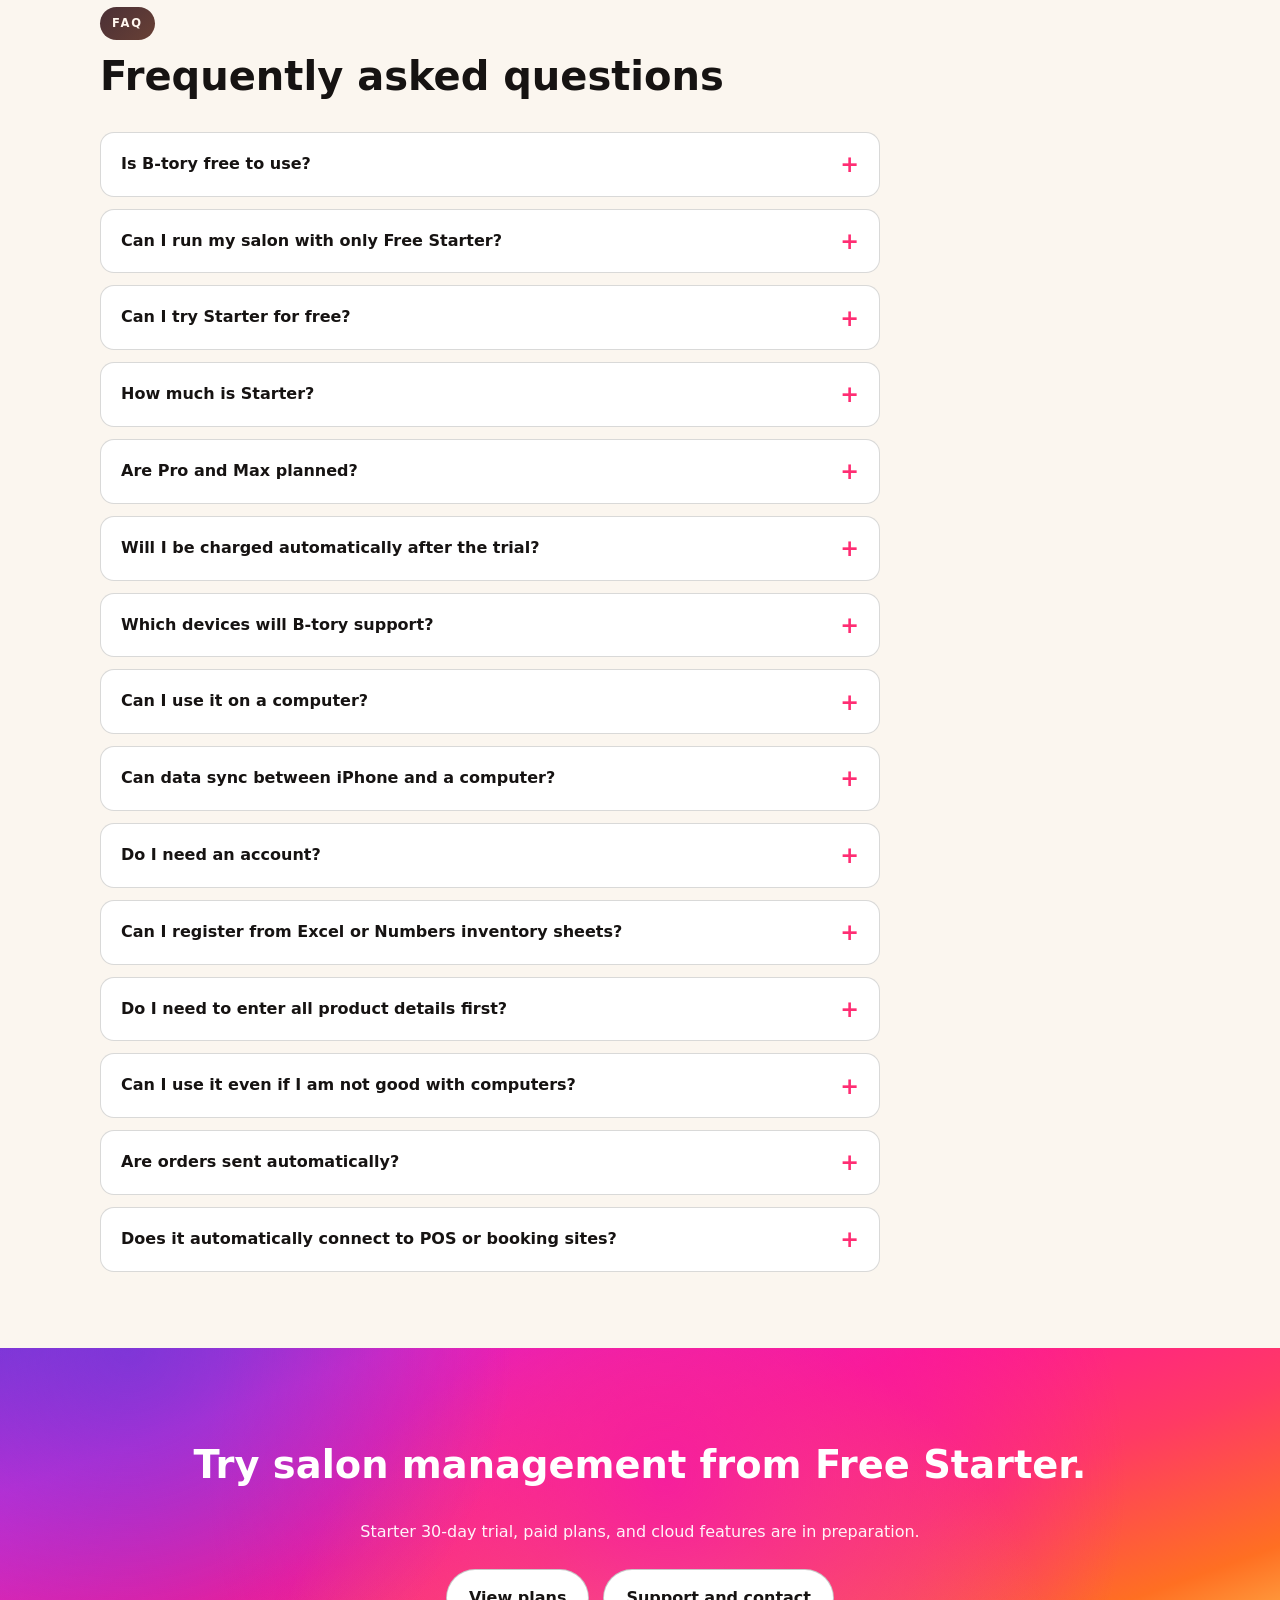
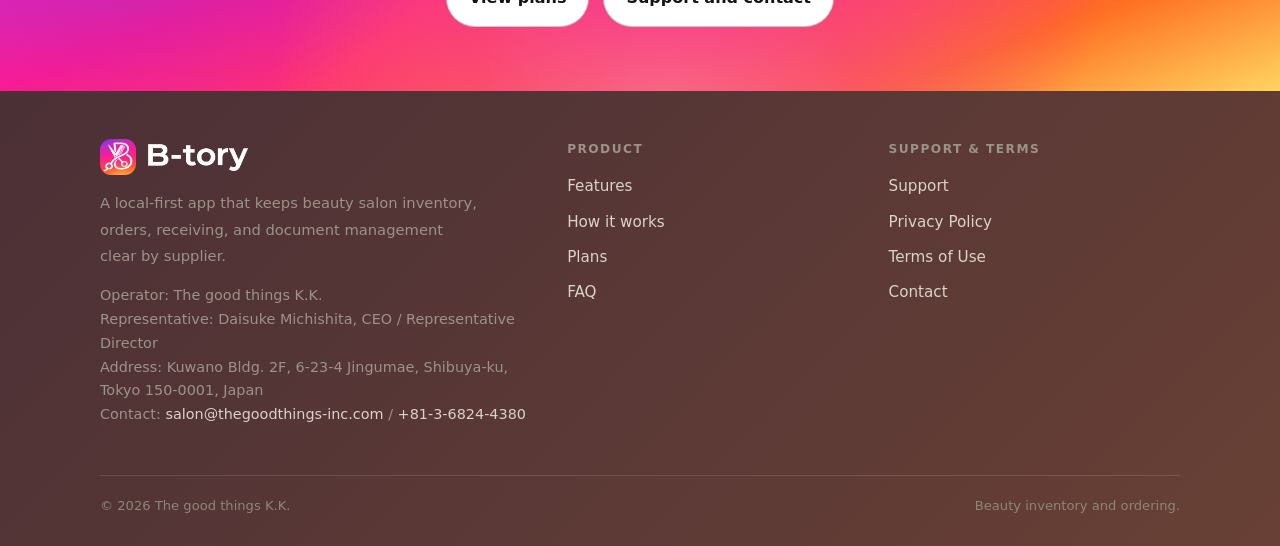
==== commit d739bad0: "Split into Section A (Why salons choose B-tory, 4 cards) and Section B (What B-tory can do, 8 cards)" ====
--- a/index.html
+++ b/index.html
@@ -22,8 +22,8 @@
 <meta name="twitter:image" content="https://b-tory.com/assets/btory-ogp.png">
 <link rel="icon" type="image/png" href="assets/favicon.png?v=20260624-brand-gradient">
 <link rel="apple-touch-icon" href="assets/apple-touch-icon.png?v=20260624-brand-gradient">
-<link rel="stylesheet" href="css/style.css?v=20260625-reasons5h">
-<link rel="stylesheet" href="assets/hero-flow.css?v=20260625-reasons5h">
+<link rel="stylesheet" href="css/style.css?v=20260625-secAB">
+<link rel="stylesheet" href="assets/hero-flow.css?v=20260625-secAB">
 <script type="application/ld+json">
 {
   "@context":"https://schema.org",
@@ -57,7 +57,7 @@
   <div class="wrap nav">
     <a class="brand" href="index.html" aria-label="B-tory"><img class="brand-mark" src="assets/btory-mark.png?v=20260624-brand-gradient" alt=""><img class="brand-wordmark" src="assets/btory-wordmark.png?v=20260624-brand-gradient" alt=""></a>
     <nav class="nav-links" id="navLinks" aria-label="Main navigation">
-      <a href="#difference">機能</a>
+      <a href="#features">機能</a>
       <a href="#plan">料金</a>
       <a href="#faq">FAQ</a>
       <a href="privacy.html">プライバシー</a>
@@ -317,8 +317,27 @@
       <p>紙・Excel・メモで散らばりやすいサロン材料管理を、現場で使いやすい流れに変えます。</p>
     </div>
     <div class="diff-list">
+      <div class="diff reason-card reason-card--home">
+        <span class="num">01</span>
+        <div class="reason-visual rv0" aria-hidden="true">
+          <div class="rv-iphone rv-iphone--wide">
+            <span class="rv-iphone__notch"></span>
+            <div class="rv-screen">
+              <div class="rv-appbar"><span class="rv-logo"></span><b>B-tory</b></div>
+              <div class="rv-screen__body rv-home">
+                <div class="rv-tile"><span class="reason-label">在庫</span><strong>128</strong></div>
+                <div class="rv-tile rv-tile--alert"><span class="reason-label">要発注</span><strong>3</strong></div>
+                <div class="rv-tile"><span class="reason-label">入荷待ち</span><strong>2</strong></div>
+                <div class="rv-tile rv-tile--doc"><span class="reason-label">領収書</span><span class="rv-tile__ico"></span></div>
+              </div>
+            </div>
+          </div>
+        </div>
+        <h3>現場にすぐ馴染む、サロン専用設計</h3>
+        <p>現役美容師の声から生まれた、サロン材料管理アプリです。カラー剤、店販商品、備品、領収書まで、サロンワークに合わせて迷わず使える設計を目指しています。</p>
+      </div>
       <div class="diff reason-card reason-card--phone">
-        <span class="num">01</span>
+        <span class="num">02</span>
         <div class="reason-visual rv1" aria-hidden="true">
           <div class="rv-excel">
             <div class="rv-excel__bar"><span class="reason-label">Excel / CSV</span></div>
@@ -346,7 +365,7 @@
         <p>Excel/CSVや既存の在庫表から商品を取り込み、写真・バーコードでも登録・確認できます。カラー剤、店販商品、備品まで、営業中でもその場で在庫を見つけやすくします。</p>
       </div>
       <div class="diff reason-card reason-card--order">
-        <span class="num">02</span>
+        <span class="num">03</span>
         <div class="reason-visual rv2" aria-hidden="true">
           <div class="rv-iphone rv-iphone--wide">
             <span class="rv-iphone__notch"></span>
@@ -373,7 +392,7 @@
         <p>要発注の確認、発注書作成、入荷待ち、納品登録までを一連で管理。紙やExcelで起きやすい発注漏れ・確認漏れを減らします。</p>
       </div>
       <div class="diff reason-card reason-card--docs">
-        <span class="num">03</span>
+        <span class="num">04</span>
         <div class="reason-visual rv3" aria-hidden="true">
           <div class="rv-iphone rv-iphone--wide">
             <span class="rv-iphone__notch"></span>
@@ -394,6 +413,27 @@
         <h3>領収書・納品書まであとから探せる</h3>
         <p>領収書、納品書、請求書を写真やPDFで保存。発注番号、仕入先、商品名であとから探せるので、材料管理や確認作業がスムーズになります。</p>
       </div>
+    </div>
+  </div>
+</section>
+
+<!-- FEATURES (What B-tory can do) -->
+<section id="features">
+  <div class="wrap">
+    <div class="section-head feature-head">
+      <span class="eyebrow">B-toryにできること</span>
+      <h2 class="display">在庫確認から発注、納品、領収書管理まで。</h2>
+      <p>日々の数の確認だけでなく、商品登録、発注書作成、納品登録、領収書保存、材料費率の確認まで、サロンの材料管理に必要な機能をまとめています。</p>
+    </div>
+    <div class="features">
+      <div class="feat"><div class="feat__ico">📋</div><h3>かんたんデータ登録</h3><p>Excel/CSVや既存の在庫表から商品を取り込み、写真・バーコードでも登録できます。まずは商品名と在庫数だけでも始められます。</p></div>
+      <div class="feat"><div class="feat__ico">📦</div><h3>在庫数の管理</h3><p>カラー剤、店販商品、備品などの在庫数を確認・更新できます。営業中でも今ある数をすぐに見つけやすくします。</p></div>
+      <div class="feat"><div class="feat__ico">🏷️</div><h3>仕入先別・メーカー別に整理</h3><p>仕入先別、メーカー別、カテゴリ別に、サロンに合わせた見方で商品を整理できます。</p></div>
+      <div class="feat"><div class="feat__ico">🔔</div><h3>要発注の確認</h3><p>発注点を下回った商品を確認し、足りない材料や店販商品を見逃しにくくします。</p></div>
+      <div class="feat"><div class="feat__ico">🛒</div><h3>発注書・発注本文を作成</h3><p>B-tory標準発注書、Excelテンプレート、メール/LINE/WhatsApp本文を作成できます。送信はユーザーが確認して行います。</p></div>
+      <div class="feat"><div class="feat__ico">📥</div><h3>入荷待ち・納品登録</h3><p>発注済みの商品を入荷待ちにし、届いたら納品登録で在庫に反映できます。一部納品にも対応予定です。</p></div>
+      <div class="feat"><div class="feat__ico">🧾</div><h3>領収書・納品書・請求書を保存</h3><p>在庫に関わる書類を写真やPDFで保存し、発注番号、仕入先、商品名であとから探せます。</p></div>
+      <div class="feat"><div class="feat__ico">📊</div><h3>材料費率と使用傾向を確認</h3><p>材料費率や薬剤使用の傾向を確認し、サロン経営の見直しに役立てられます。</p></div>
     </div>
   </div>
 </section>
@@ -620,7 +660,7 @@
       <div class="foot-col">
         <h4>プロダクト</h4>
         <ul>
-          <li><a href="#difference">機能</a></li>
+          <li><a href="#features">機能</a></li>
           <li><a href="#how">使い方</a></li>
           <li><a href="#plan">料金プラン</a></li>
           <li><a href="#faq">FAQ</a></li>
@@ -643,7 +683,7 @@
   </div>
 </footer>
 
-<script src="assets/site-i18n.js?v=20260625-reasons5h"></script>
+<script src="assets/site-i18n.js?v=20260625-secAB"></script>
 <script>
   (function(){
     var t=document.getElementById('menuToggle'),n=document.getElementById('navLinks');
@@ -651,6 +691,6 @@
     n.querySelectorAll('a').forEach(function(a){a.addEventListener('click',function(){n.classList.remove('open');t.setAttribute('aria-expanded',false);});});}
   })();
 </script>
-<script src="assets/hero-flow.js?v=20260625-reasons5h"></script>
+<script src="assets/hero-flow.js?v=20260625-secAB"></script>
 </body>
 </html>
--- a/css/style.css
+++ b/css/style.css
@@ -186,11 +186,15 @@
 /* features */
 .feature-head{text-align:center;margin-left:auto;margin-right:auto}
 .feature-head .eyebrow{background:var(--white);color:var(--red-deep);border:1px solid rgba(22,19,18,.12)}
-.features{display:grid;grid-template-columns:repeat(2,minmax(0,1fr));gap:18px;max-width:1040px;margin:0 auto}
+.features{display:grid;grid-template-columns:repeat(4,minmax(0,1fr));gap:16px;max-width:var(--maxw);margin:0 auto}
 .feat{
-  background:rgba(255,255,255,.86);border:1px solid var(--hairline);border-radius:22px;padding:26px 24px 24px;
-  box-shadow:none;color:var(--ink);display:flex;flex-direction:column;gap:14px;min-width:0
-}
+  background:rgba(255,255,255,.9);border:1px solid var(--hairline);border-radius:18px;padding:22px 20px;
+  box-shadow:none;color:var(--ink);display:flex;flex-direction:column;gap:11px;min-width:0
+}
+.feat__ico{width:46px;height:46px;border-radius:13px;background:var(--grad-soft);border:1px solid var(--ink);
+  display:flex;align-items:center;justify-content:center;font-size:1.4rem;line-height:1}
+.feat h3{font-family:var(--font-display);font-size:1.04rem;margin:0;color:var(--ink);line-height:1.35}
+.feat p{margin:0;color:#3F3932;font-size:.88rem;line-height:1.65}
 .feature-point{font-family:var(--font-display);font-weight:800;color:var(--rose);font-size:.8rem;letter-spacing:.08em;text-transform:uppercase}
 .feat h3{font-family:var(--font-display);font-size:1.24rem;margin:0;color:var(--ink);line-height:1.35}
 .feat p{margin:0;color:#3F3932;font-size:.92rem;line-height:1.75}
@@ -284,7 +288,7 @@
   var(--grad-soft)}
 
 /* difference */
-.diff-list{display:grid;grid-template-columns:repeat(3,minmax(0,1fr));gap:18px}
+.diff-list{display:grid;grid-template-columns:repeat(2,minmax(0,1fr));gap:18px}
 .diff{display:flex;gap:14px;align-items:flex-start;background:var(--white);border:1px solid var(--hairline);border-radius:18px;padding:18px;box-shadow:none}
 .diff .num{font-family:var(--font-display);font-weight:800;color:#fff;background:var(--grad-soft);border:2px solid var(--ink);border-radius:999px;padding:2px 9px;font-size:.86rem;line-height:1.45;flex:0 0 auto}
 .diff p{margin:0;color:var(--ink);font-family:var(--font-display);font-weight:800;font-size:1rem;line-height:1.55}
@@ -366,6 +370,16 @@
 .rv-bars i{width:5px;border-radius:2px 2px 0 0;background:var(--grad-soft)}
 .rv-bars i:nth-child(1){height:45%}.rv-bars i:nth-child(2){height:100%}.rv-bars i:nth-child(3){height:70%}
 
+/* Reason 01: home / today screen (2x2 tiles) */
+.rv-home{grid-template-columns:1fr 1fr;gap:7px}
+.rv-tile{display:flex;align-items:center;justify-content:space-between;border:1.5px solid var(--ink);border-radius:9px;background:#fff;padding:9px 9px;min-height:42px}
+.rv-tile .reason-label{font-size:.56rem}
+.rv-tile strong{font-family:var(--font-display);font-size:.95rem;line-height:1;color:var(--ink)}
+.rv-tile--alert{background:var(--grad-soft)}
+.rv-tile--alert .reason-label,.rv-tile--alert strong{color:#fff}
+.rv-tile--doc{background:#fff3f8}
+.rv-tile__ico{width:14px;height:16px;border:1.5px solid var(--ink);border-radius:3px;background:#fff;flex:0 0 auto}
+
 /* flow steps */
 .workflow-section{background:linear-gradient(180deg,var(--paper) 0%,#fffaf3 100%)}
 .flow{display:grid;grid-template-columns:repeat(7,minmax(0,1fr));gap:18px;align-items:stretch}
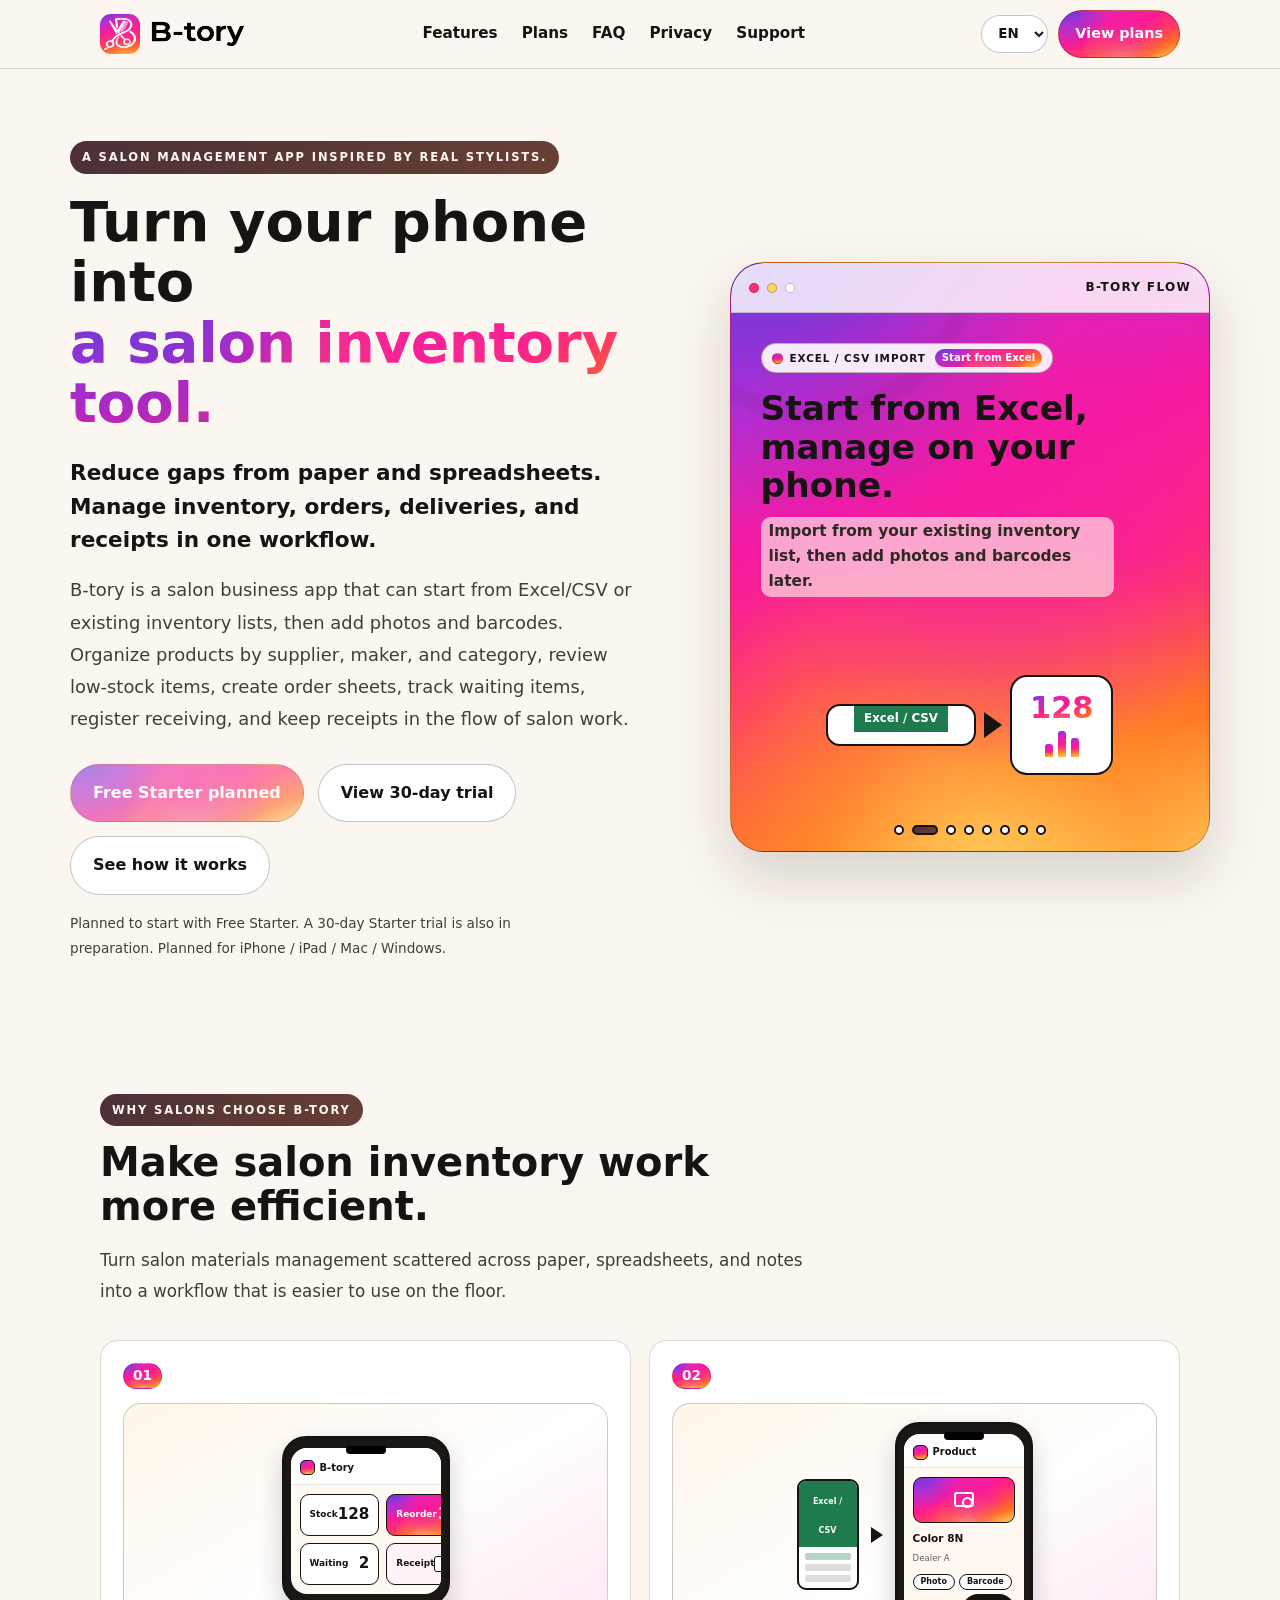
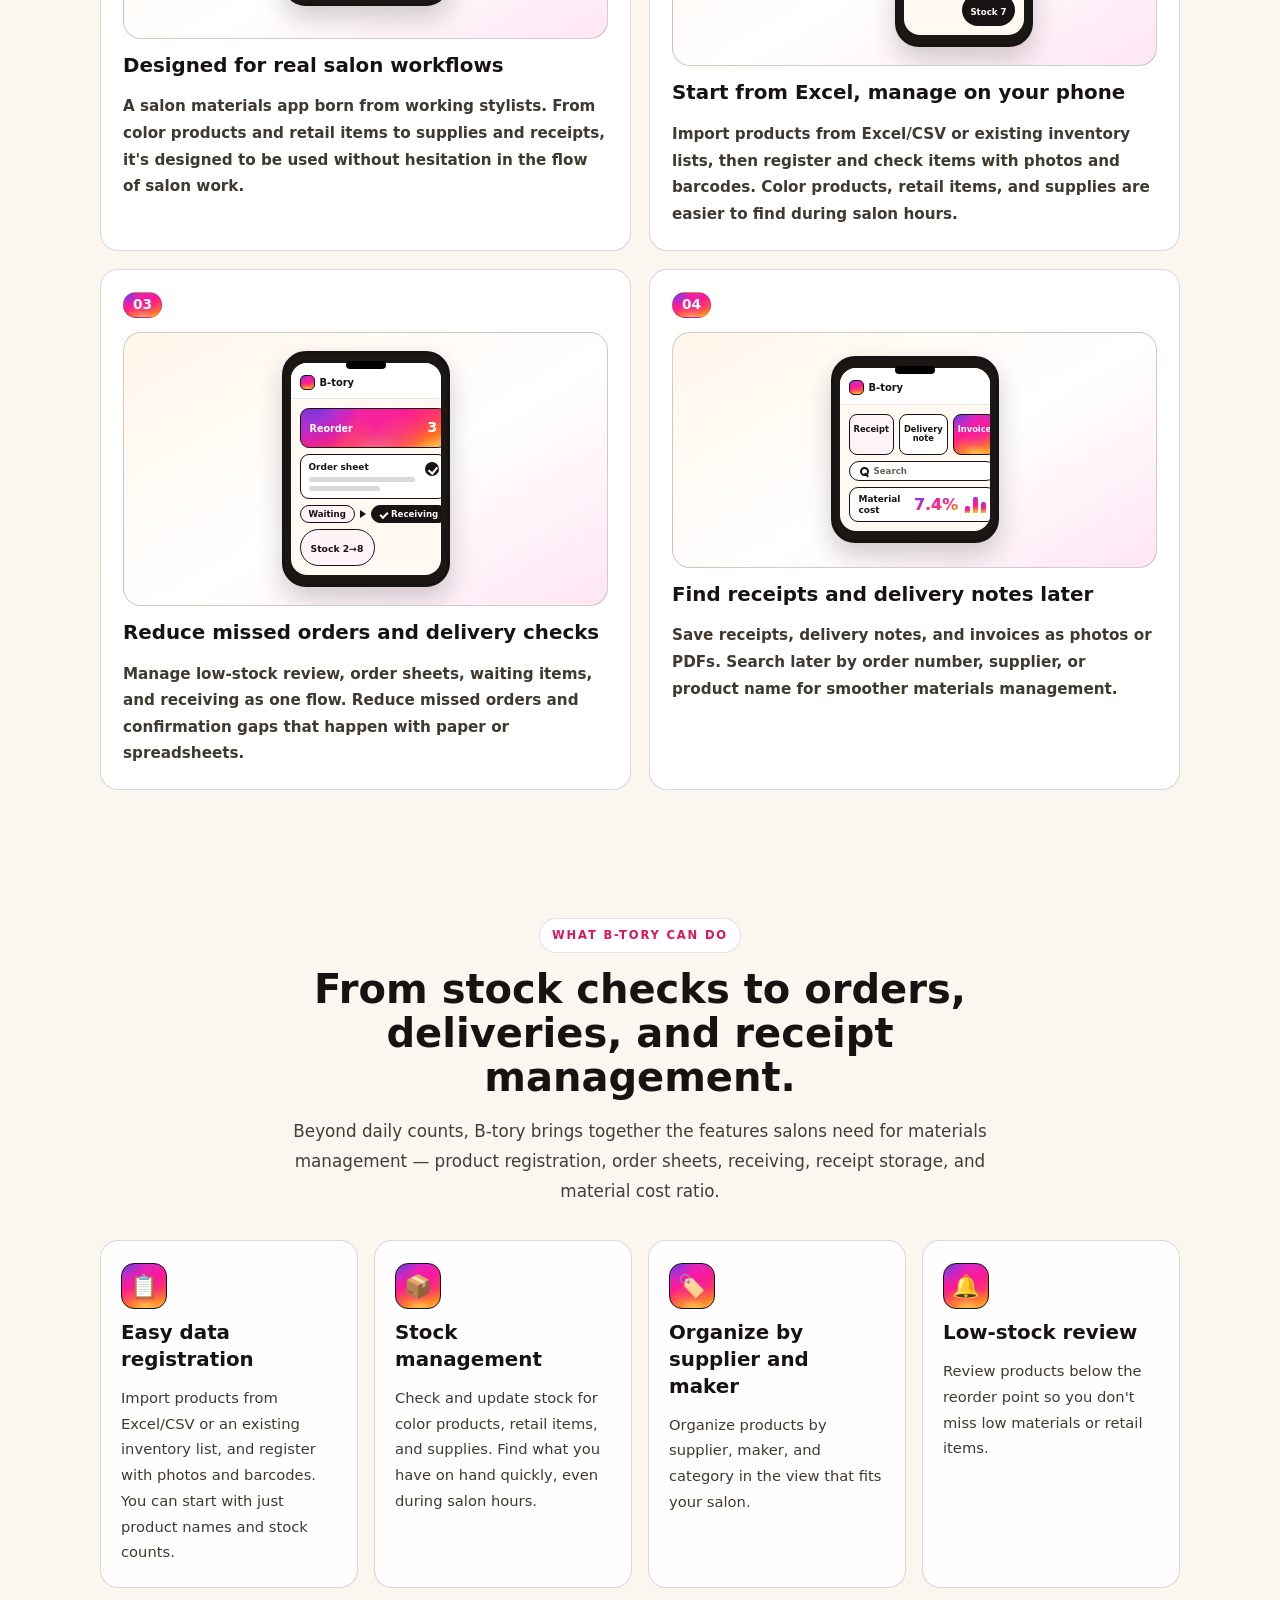
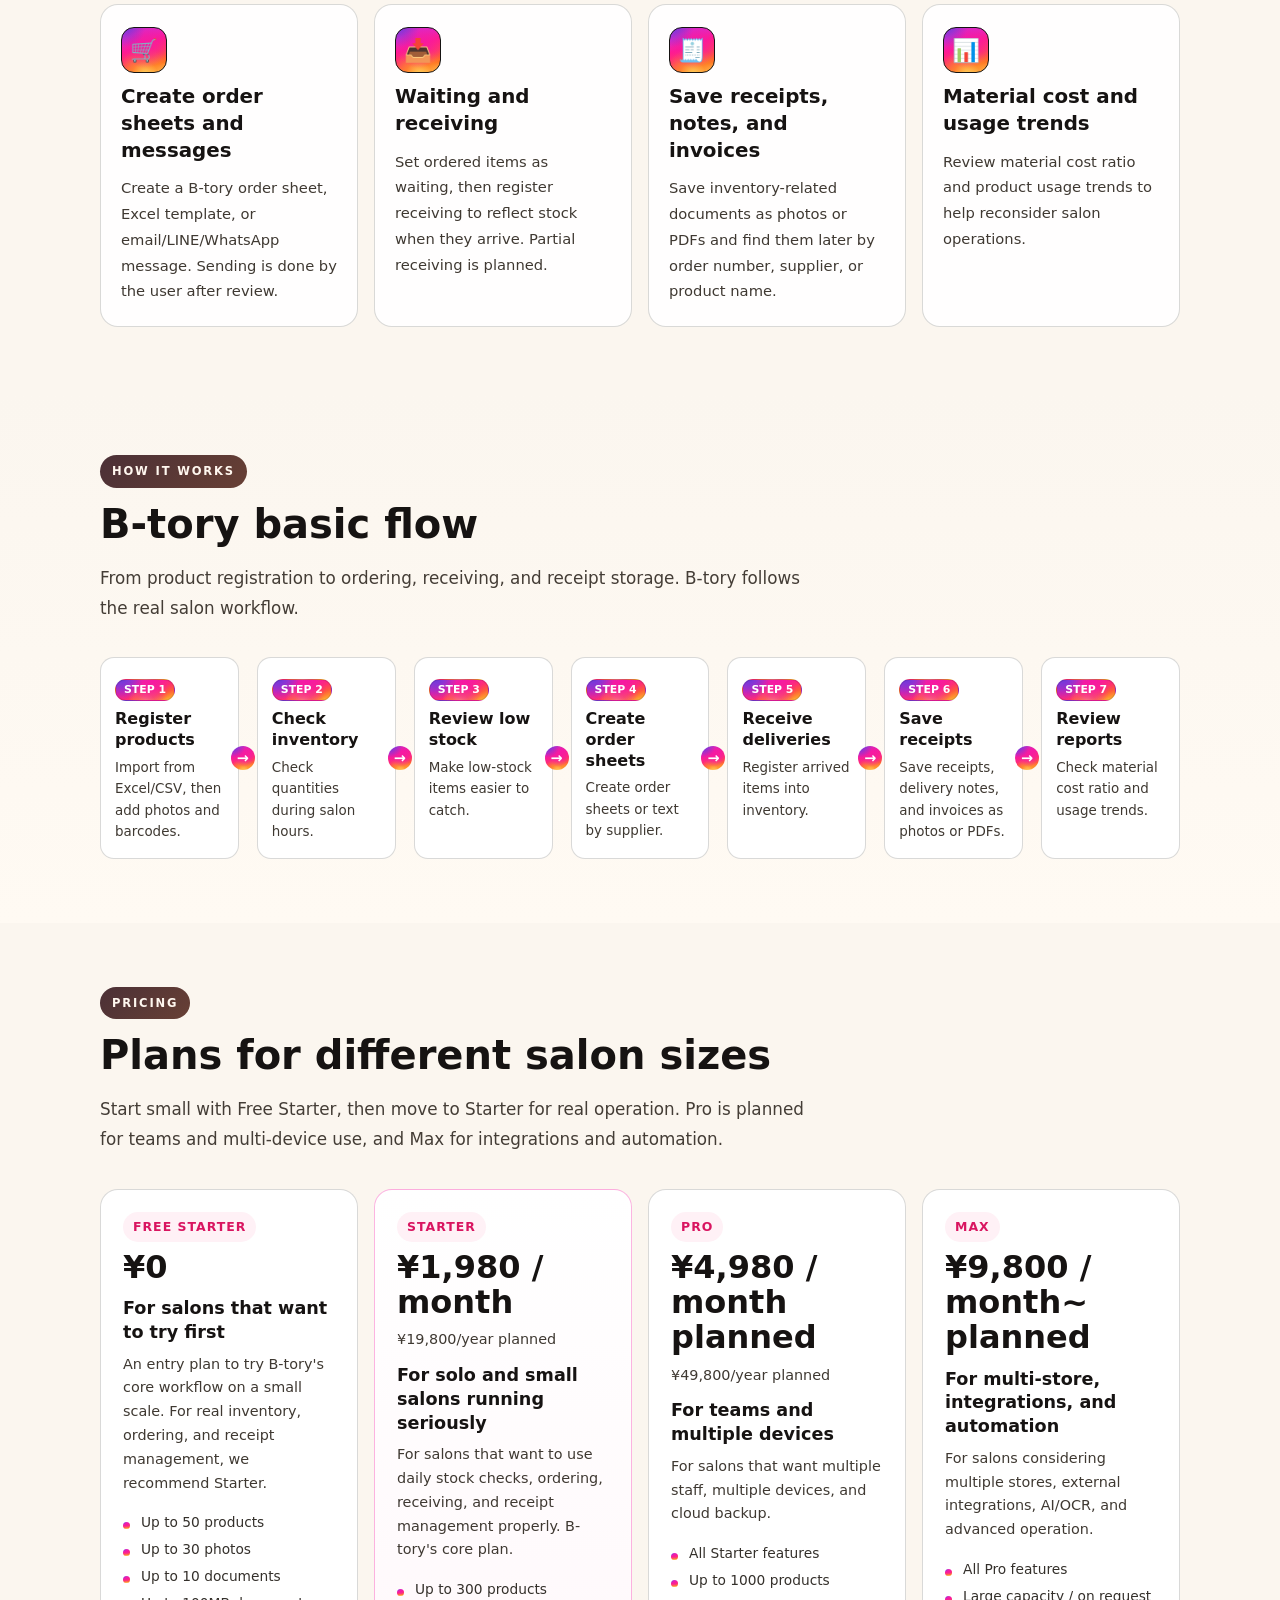
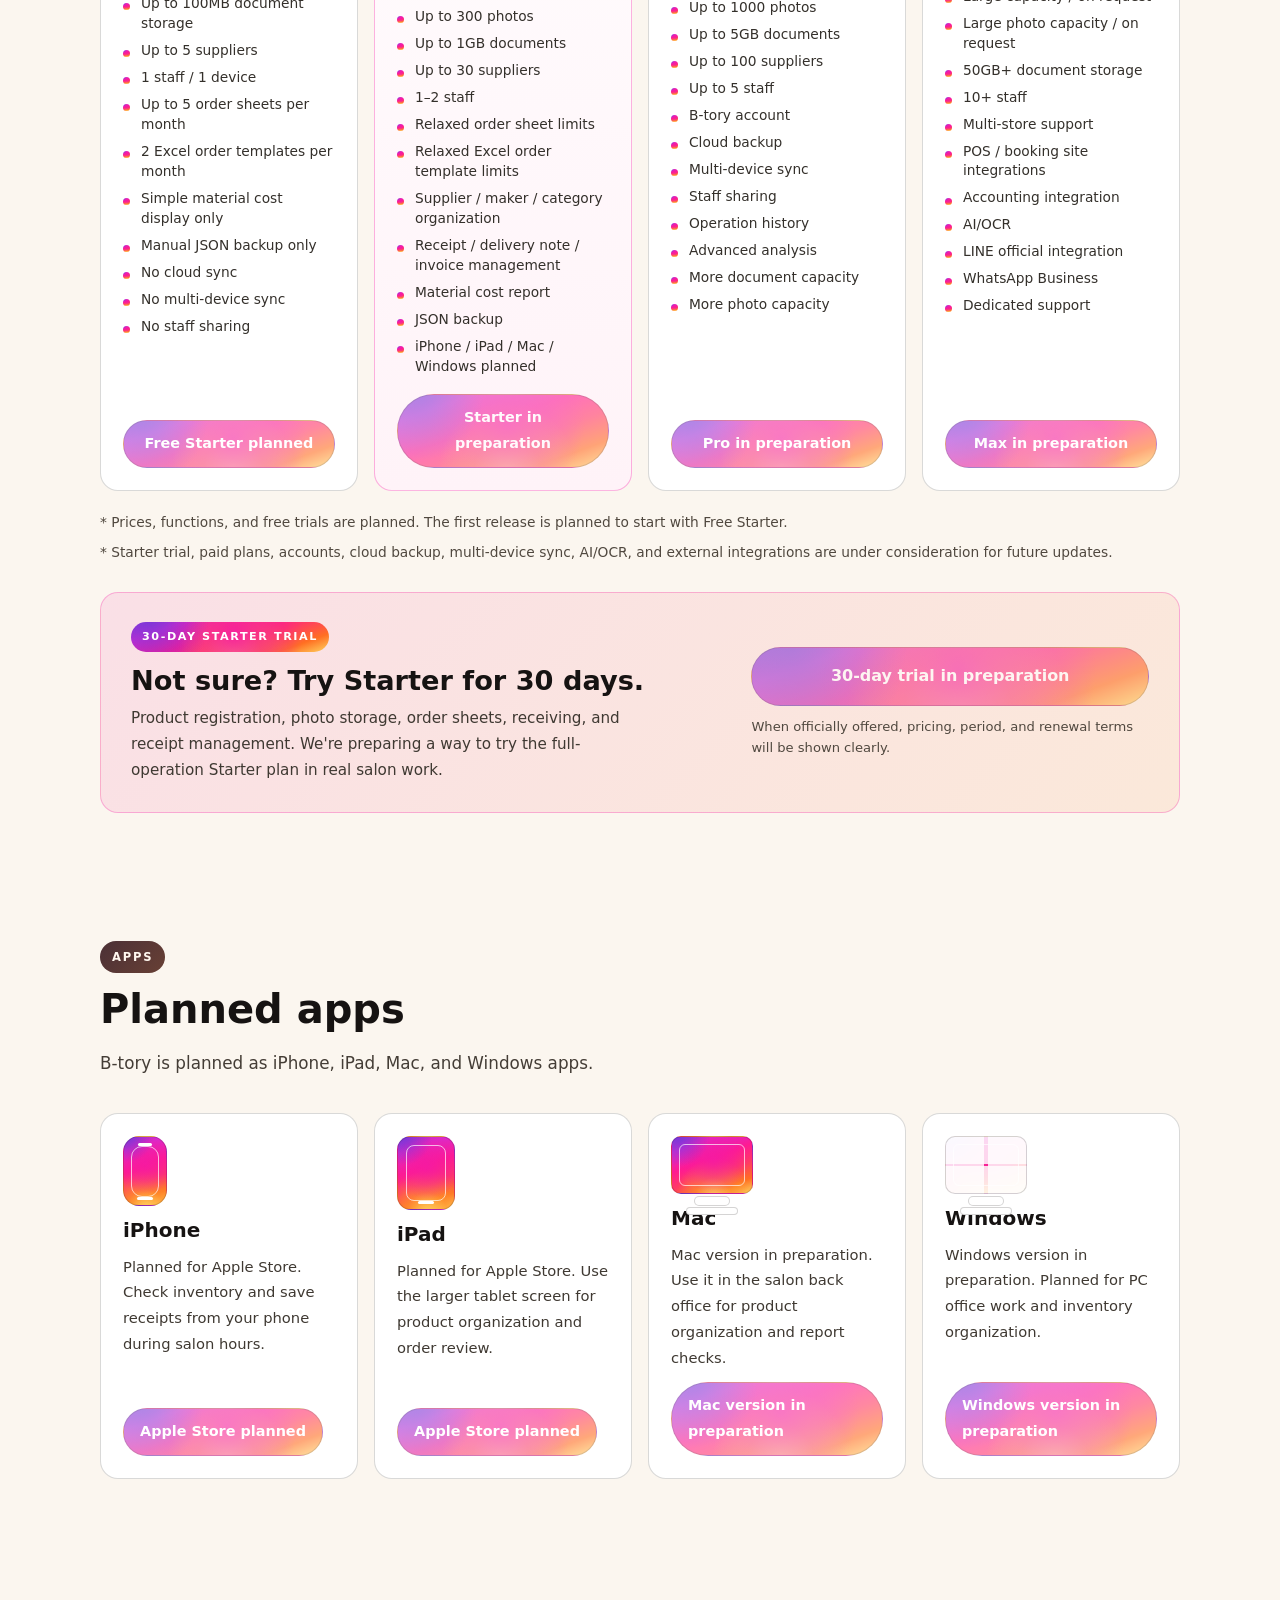
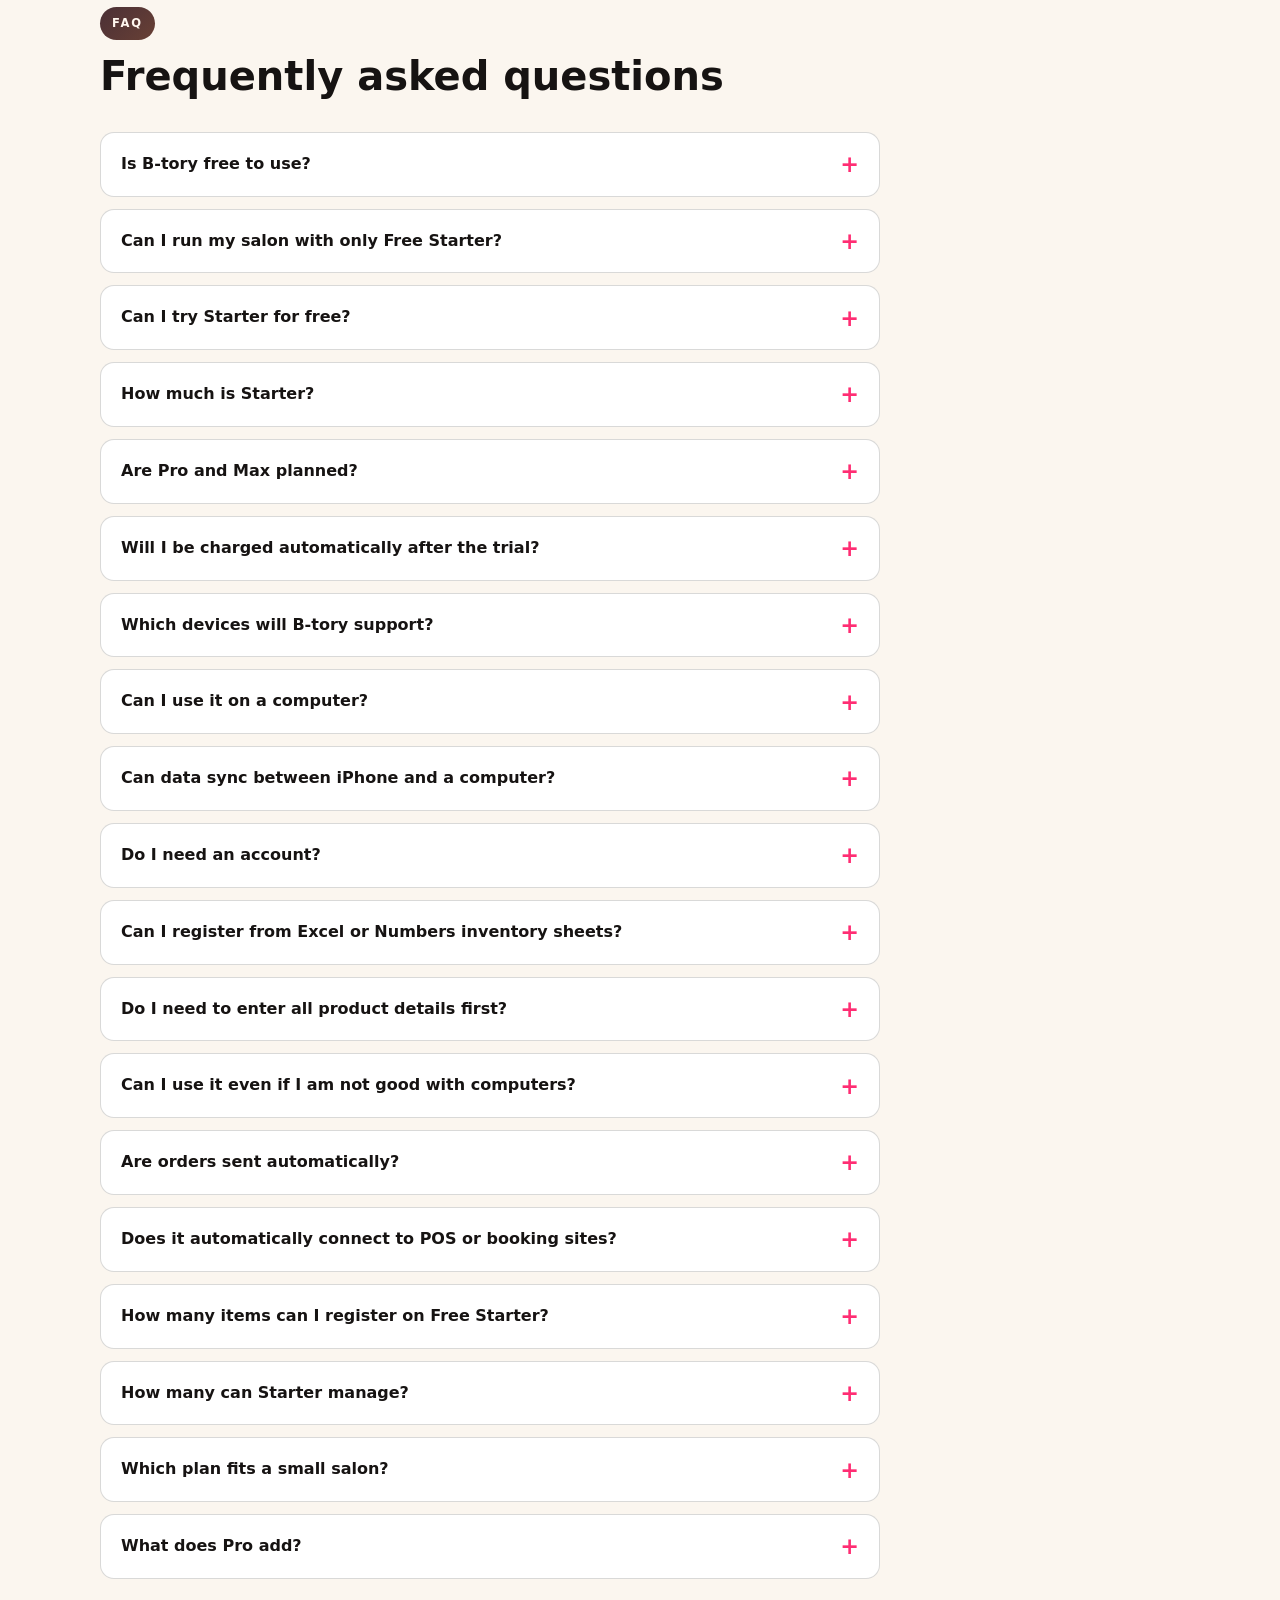
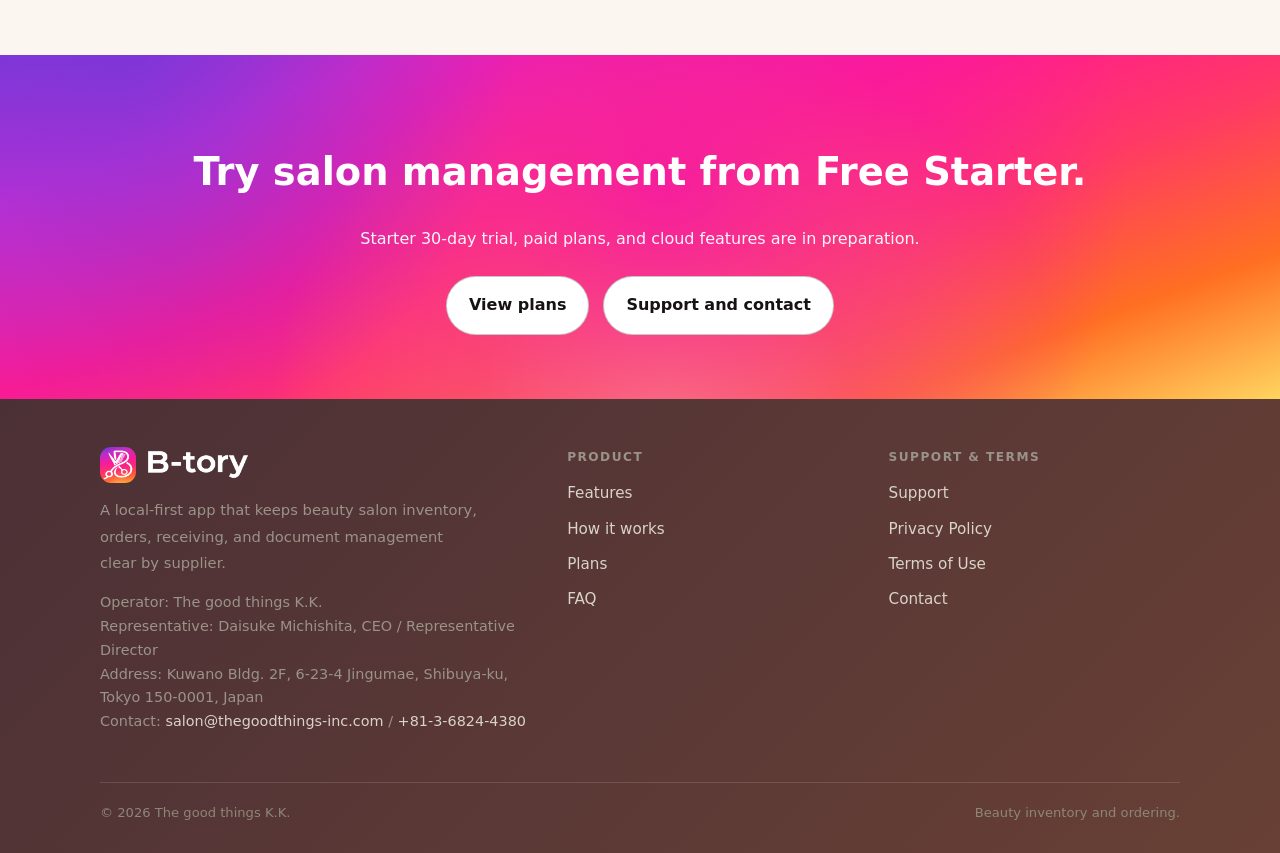
==== commit b6a30b1d: "Pricing: raise Free Starter to 50 products; Starter 300; Pro 1000 + bigger limits; add 4 FAQ - Free " ====
--- a/index.html
+++ b/index.html
@@ -22,8 +22,8 @@
 <meta name="twitter:image" content="https://b-tory.com/assets/btory-ogp.png">
 <link rel="icon" type="image/png" href="assets/favicon.png?v=20260624-brand-gradient">
 <link rel="apple-touch-icon" href="assets/apple-touch-icon.png?v=20260624-brand-gradient">
-<link rel="stylesheet" href="css/style.css?v=20260625-secAB">
-<link rel="stylesheet" href="assets/hero-flow.css?v=20260625-secAB">
+<link rel="stylesheet" href="css/style.css?v=20260625-limits6">
+<link rel="stylesheet" href="assets/hero-flow.css?v=20260625-limits6">
 <script type="application/ld+json">
 {
   "@context":"https://schema.org",
@@ -475,14 +475,14 @@
           <p>B-toryの基本フローを小さく試せる体験用プラン。本格的な在庫・発注・領収書管理にはStarterをおすすめします。</p>
         </div>
         <ul>
-          <li>商品登録 20件まで</li>
-          <li>写真登録 10枚まで</li>
-          <li>書類保存 5件まで</li>
-          <li>書類容量 20MBまで</li>
-          <li>仕入先 2件まで</li>
+          <li>商品登録 50件まで</li>
+          <li>写真登録 30枚まで</li>
+          <li>書類保存 10件まで</li>
+          <li>書類容量 100MBまで</li>
+          <li>仕入先 5件まで</li>
           <li>スタッフ 1名 / 端末 1台</li>
-          <li>発注書作成 月3件まで</li>
-          <li>Excelテンプレート発注書 月1件まで</li>
+          <li>発注書作成 月5件まで</li>
+          <li>Excelテンプレート発注書 月2件まで</li>
           <li>材料費率は簡易表示のみ</li>
           <li>バックアップは手動JSONのみ</li>
           <li>クラウド同期なし</li>
@@ -500,18 +500,18 @@
           <p>日々の在庫確認、発注、納品、領収書管理をしっかり使いたいサロン向け。B-toryの中心プランです。</p>
         </div>
         <ul>
-          <li>Free Starterの全機能</li>
-          <li>商品登録 300件</li>
-          <li>写真登録 300枚</li>
-          <li>書類保存 1GB</li>
-          <li>仕入先 30件</li>
+          <li>商品登録 300件まで</li>
+          <li>写真登録 300枚まで</li>
+          <li>書類保存 1GBまで</li>
+          <li>仕入先 30件まで</li>
+          <li>スタッフ 1〜2名</li>
           <li>発注書作成 制限緩和</li>
           <li>Excelテンプレート発注書 制限緩和</li>
           <li>仕入先別・メーカー別・カテゴリ別整理</li>
           <li>領収書・納品書・請求書管理</li>
           <li>材料費率レポート</li>
           <li>JSONバックアップ</li>
-          <li>Mac / Windows版対応予定</li>
+          <li>iPhone / iPad / Mac / Windows 対応予定</li>
         </ul>
         <span class="btn btn-primary btn-sm is-disabled" role="button" aria-disabled="true">Starter準備中</span>
       </article>
@@ -525,6 +525,11 @@
         </div>
         <ul>
           <li>Starterの全機能</li>
+          <li>商品登録 1000件まで</li>
+          <li>写真登録 1000枚まで</li>
+          <li>書類保存 5GBまで</li>
+          <li>仕入先 100件まで</li>
+          <li>スタッフ 5名まで</li>
           <li>B-toryアカウント</li>
           <li>クラウドバックアップ</li>
           <li>複数端末同期</li>
@@ -545,6 +550,10 @@
         </div>
         <ul>
           <li>Proの全機能</li>
+          <li>商品登録 大容量／要相談</li>
+          <li>写真登録 大容量／要相談</li>
+          <li>書類保存 50GB〜</li>
+          <li>10スタッフ以上</li>
           <li>複数店舗</li>
           <li>POS/予約サイト連携</li>
           <li>会計連携</li>
@@ -632,6 +641,10 @@
       <details class="qa"><summary>パソコンが苦手でも使えますか？</summary><div class="a">はい。最初はExcel/CSVからまとめて取り込み、その後はスマホで写真やバーコードを使って管理できます。サロンワークの流れに合わせて、少しずつ整理していける設計を目指しています。</div></details>
       <details class="qa"><summary>発注は自動送信されますか？</summary><div class="a">いいえ。B-toryは発注書や本文の作成までを支援します。内容を確認のうえ、送信はご自身で行います。</div></details>
       <details class="qa"><summary>POSや予約サイトと自動連携しますか？</summary><div class="a">初回リリースでは自動連携は行いません。外部連携はMaxなどの将来プランで検討しています。</div></details>
+      <details class="qa"><summary>Free Starterでは何件まで登録できますか？</summary><div class="a">Free Starterでは、商品登録50件まで、写真登録30枚まで、書類保存10件までを予定しています。B-toryの基本フローを試せる体験用プランです。本格的なサロン運用にはStarterをおすすめします。</div></details>
+      <details class="qa"><summary>Starterでは何件まで管理できますか？</summary><div class="a">Starterでは、商品登録300件まで、写真登録300枚まで、書類保存1GBまでを予定しています。一人サロン・小規模サロンの本格運用に向けた中心プランです。</div></details>
+      <details class="qa"><summary>小規模サロンにはどのプランが合いますか？</summary><div class="a">まずB-toryの流れを試したい場合はFree Starter、本格的に日々の在庫・発注・納品・領収書管理を行う場合はStarterをおすすめします。複数スタッフや複数端末で共有したい場合はProを検討してください。</div></details>
+      <details class="qa"><summary>Proでは何が増えますか？</summary><div class="a">Proでは、商品登録数や書類容量の拡張に加えて、B-toryアカウント、クラウドバックアップ、複数端末同期、スタッフ共有、操作履歴、詳細分析などを提供する予定です。</div></details>
     </div>
   </div>
 </section>
@@ -683,7 +696,7 @@
   </div>
 </footer>
 
-<script src="assets/site-i18n.js?v=20260625-secAB"></script>
+<script src="assets/site-i18n.js?v=20260625-limits6"></script>
 <script>
   (function(){
     var t=document.getElementById('menuToggle'),n=document.getElementById('navLinks');
@@ -691,6 +704,6 @@
     n.querySelectorAll('a').forEach(function(a){a.addEventListener('click',function(){n.classList.remove('open');t.setAttribute('aria-expanded',false);});});}
   })();
 </script>
-<script src="assets/hero-flow.js?v=20260625-secAB"></script>
+<script src="assets/hero-flow.js?v=20260625-limits6"></script>
 </body>
 </html>
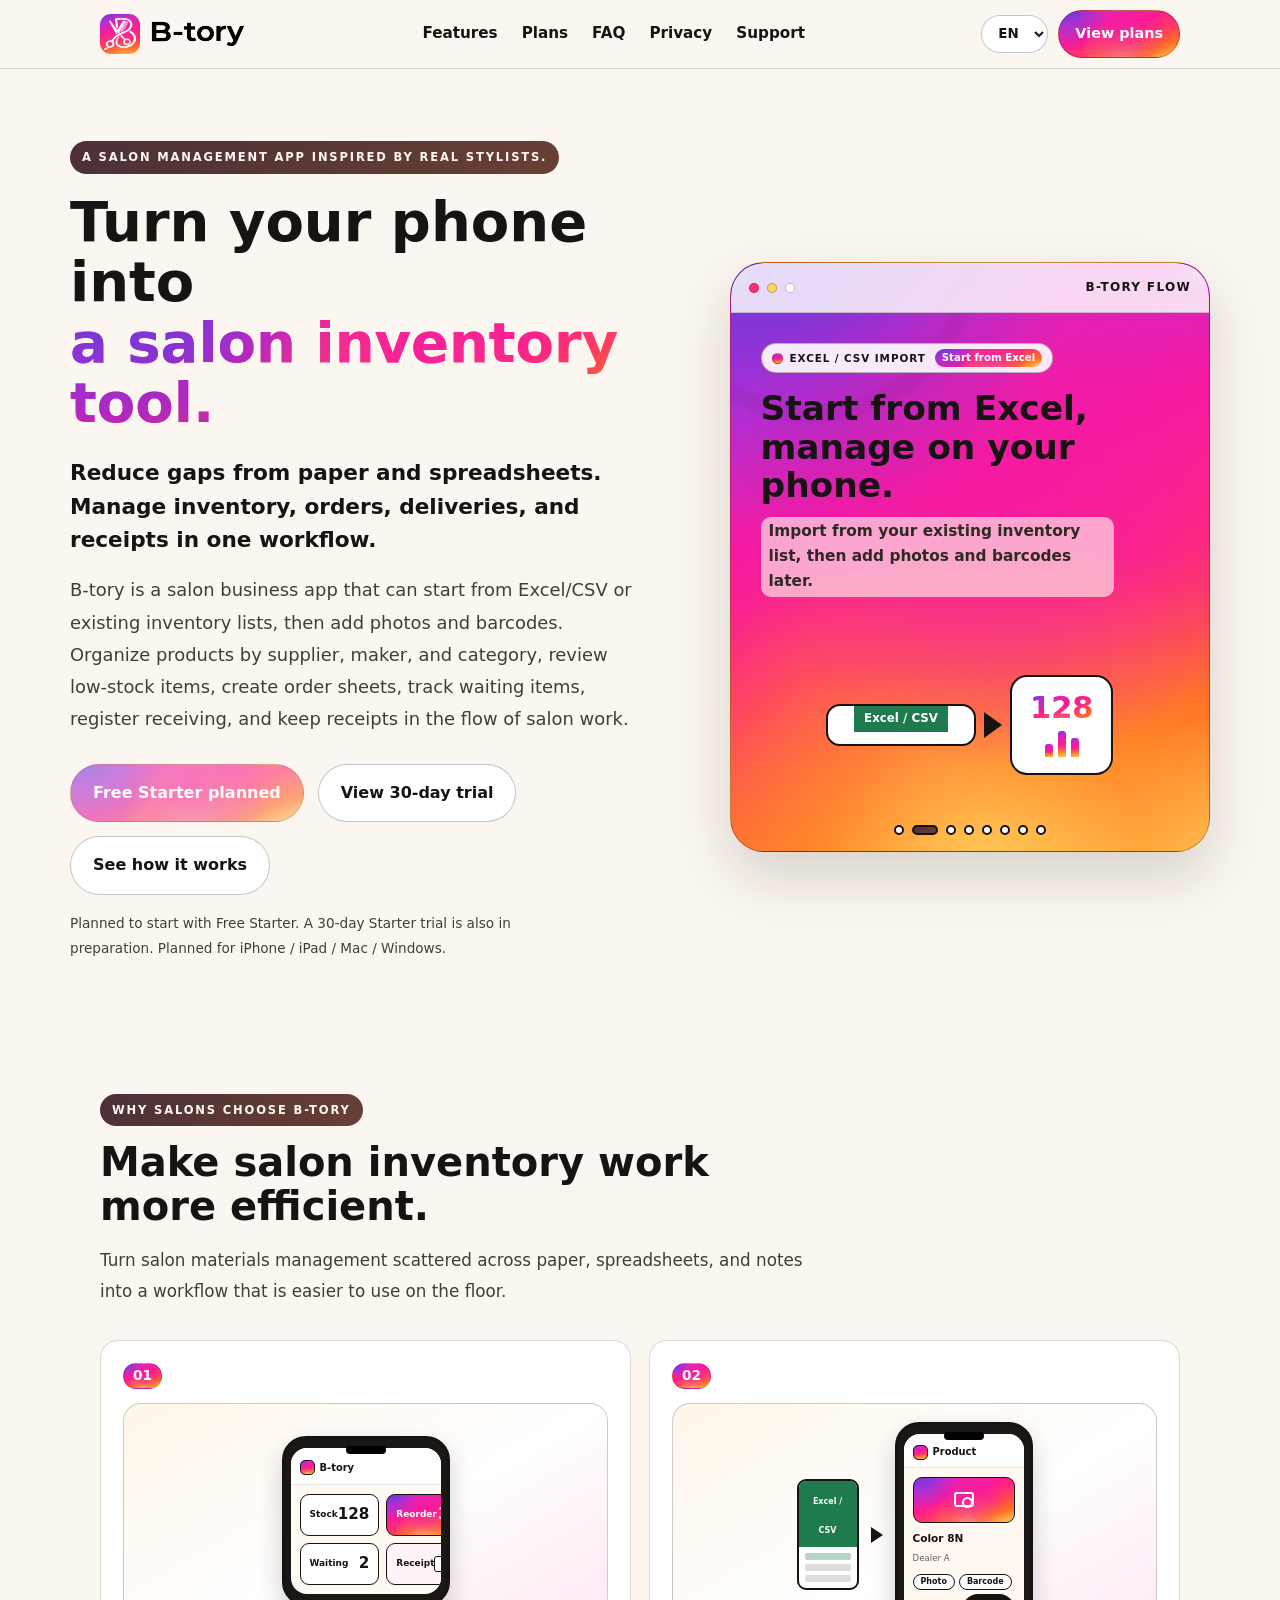
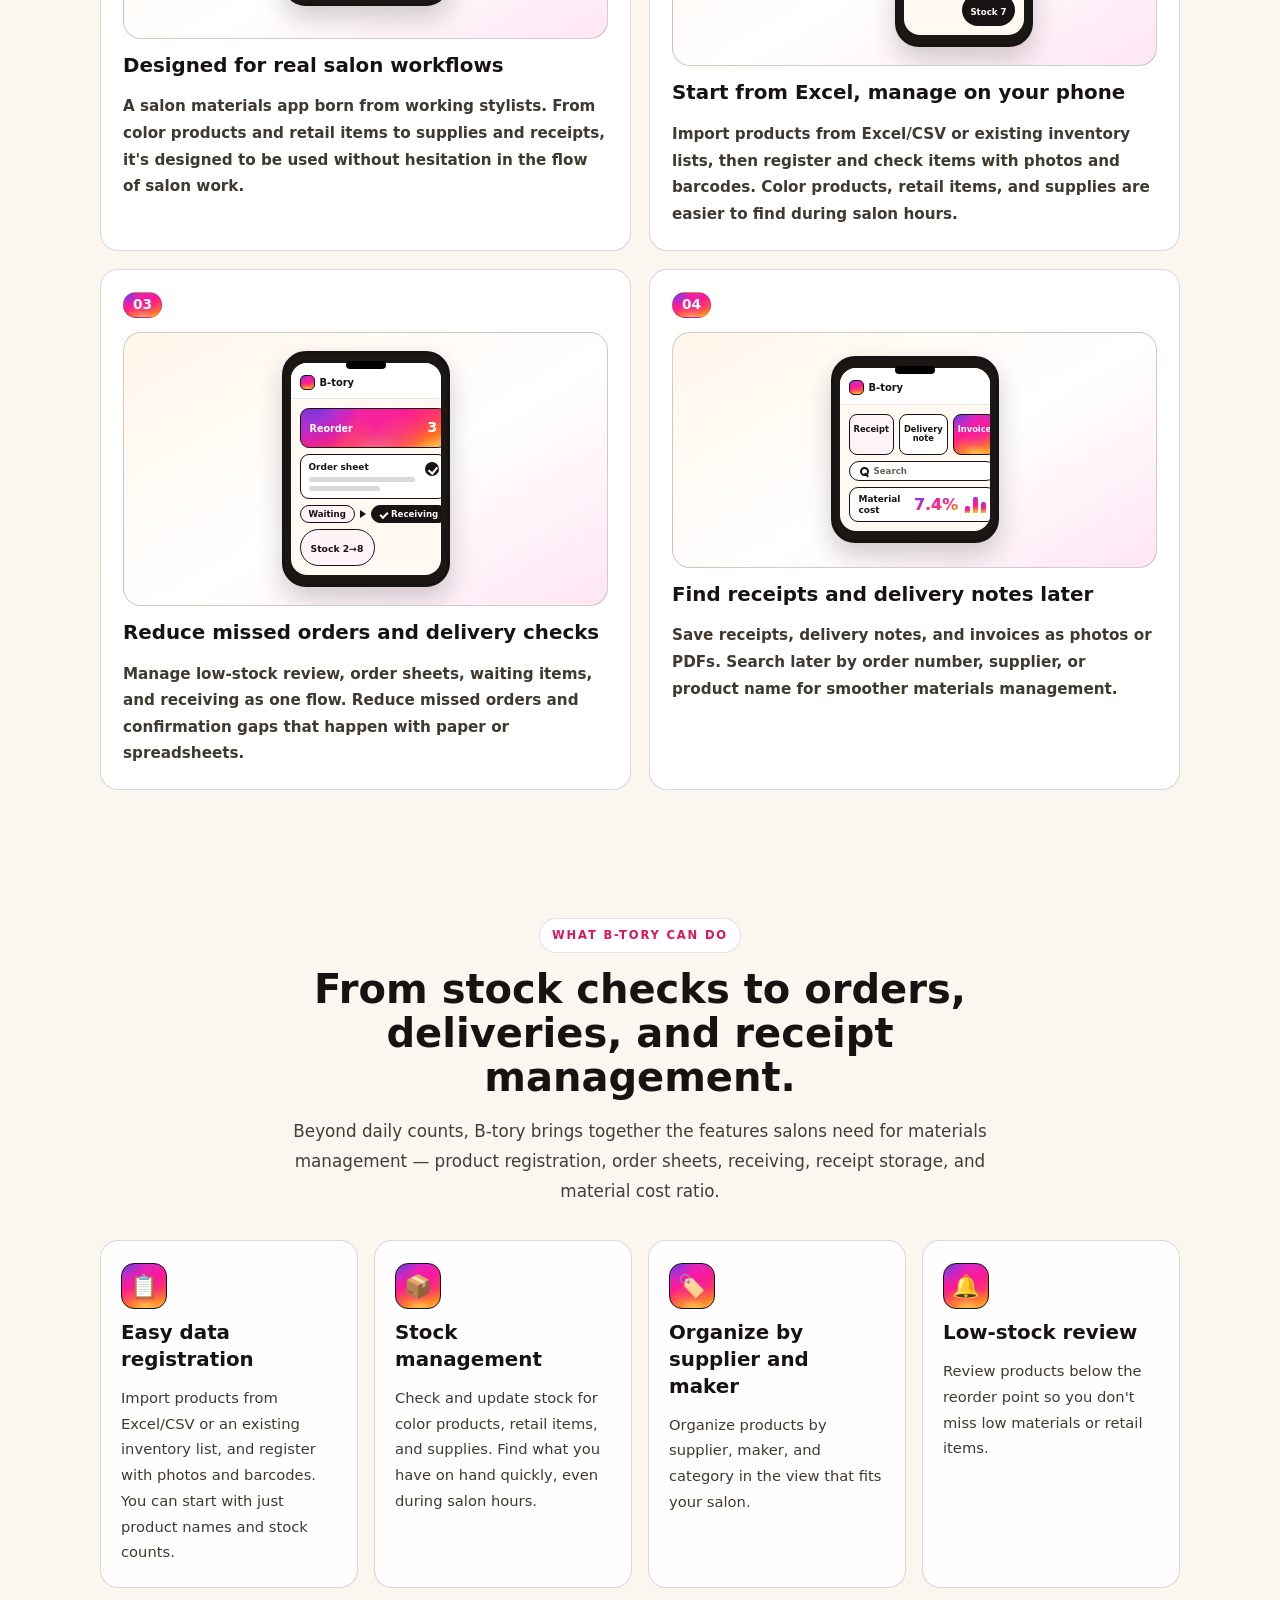
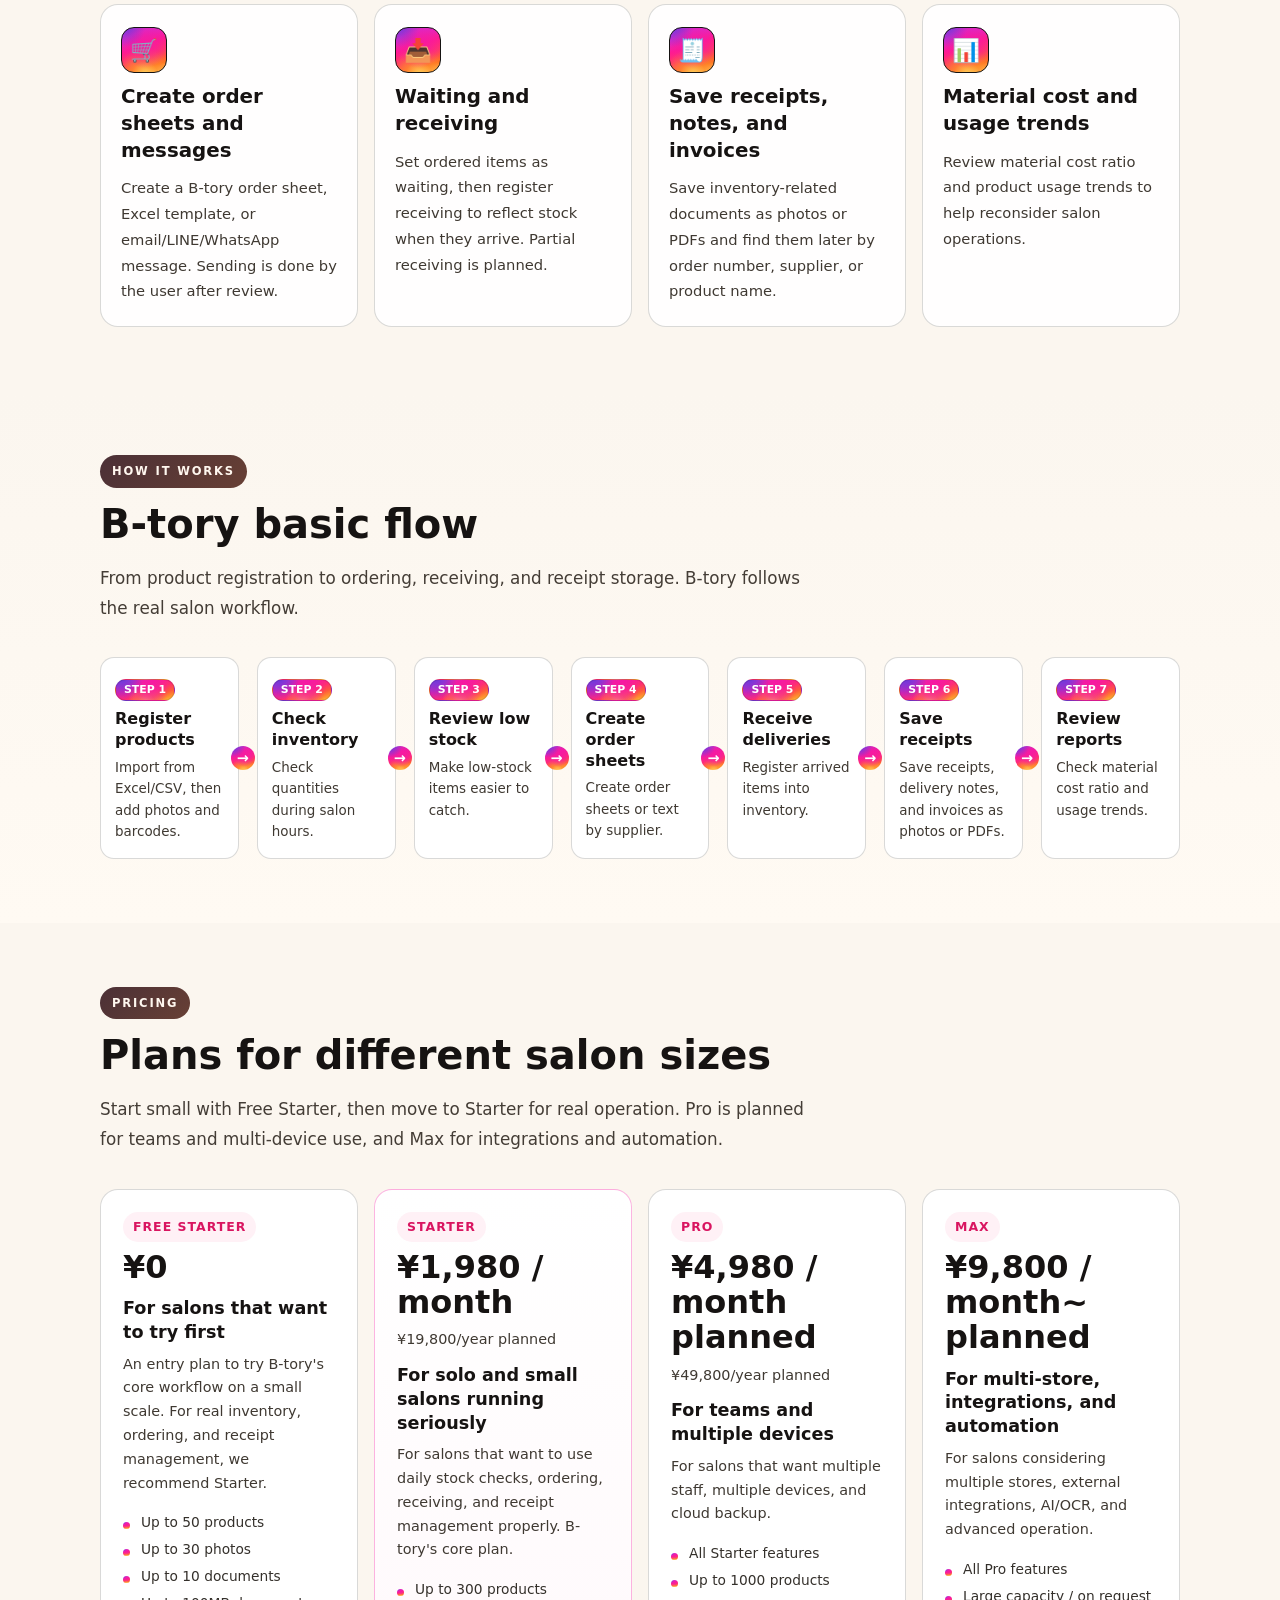
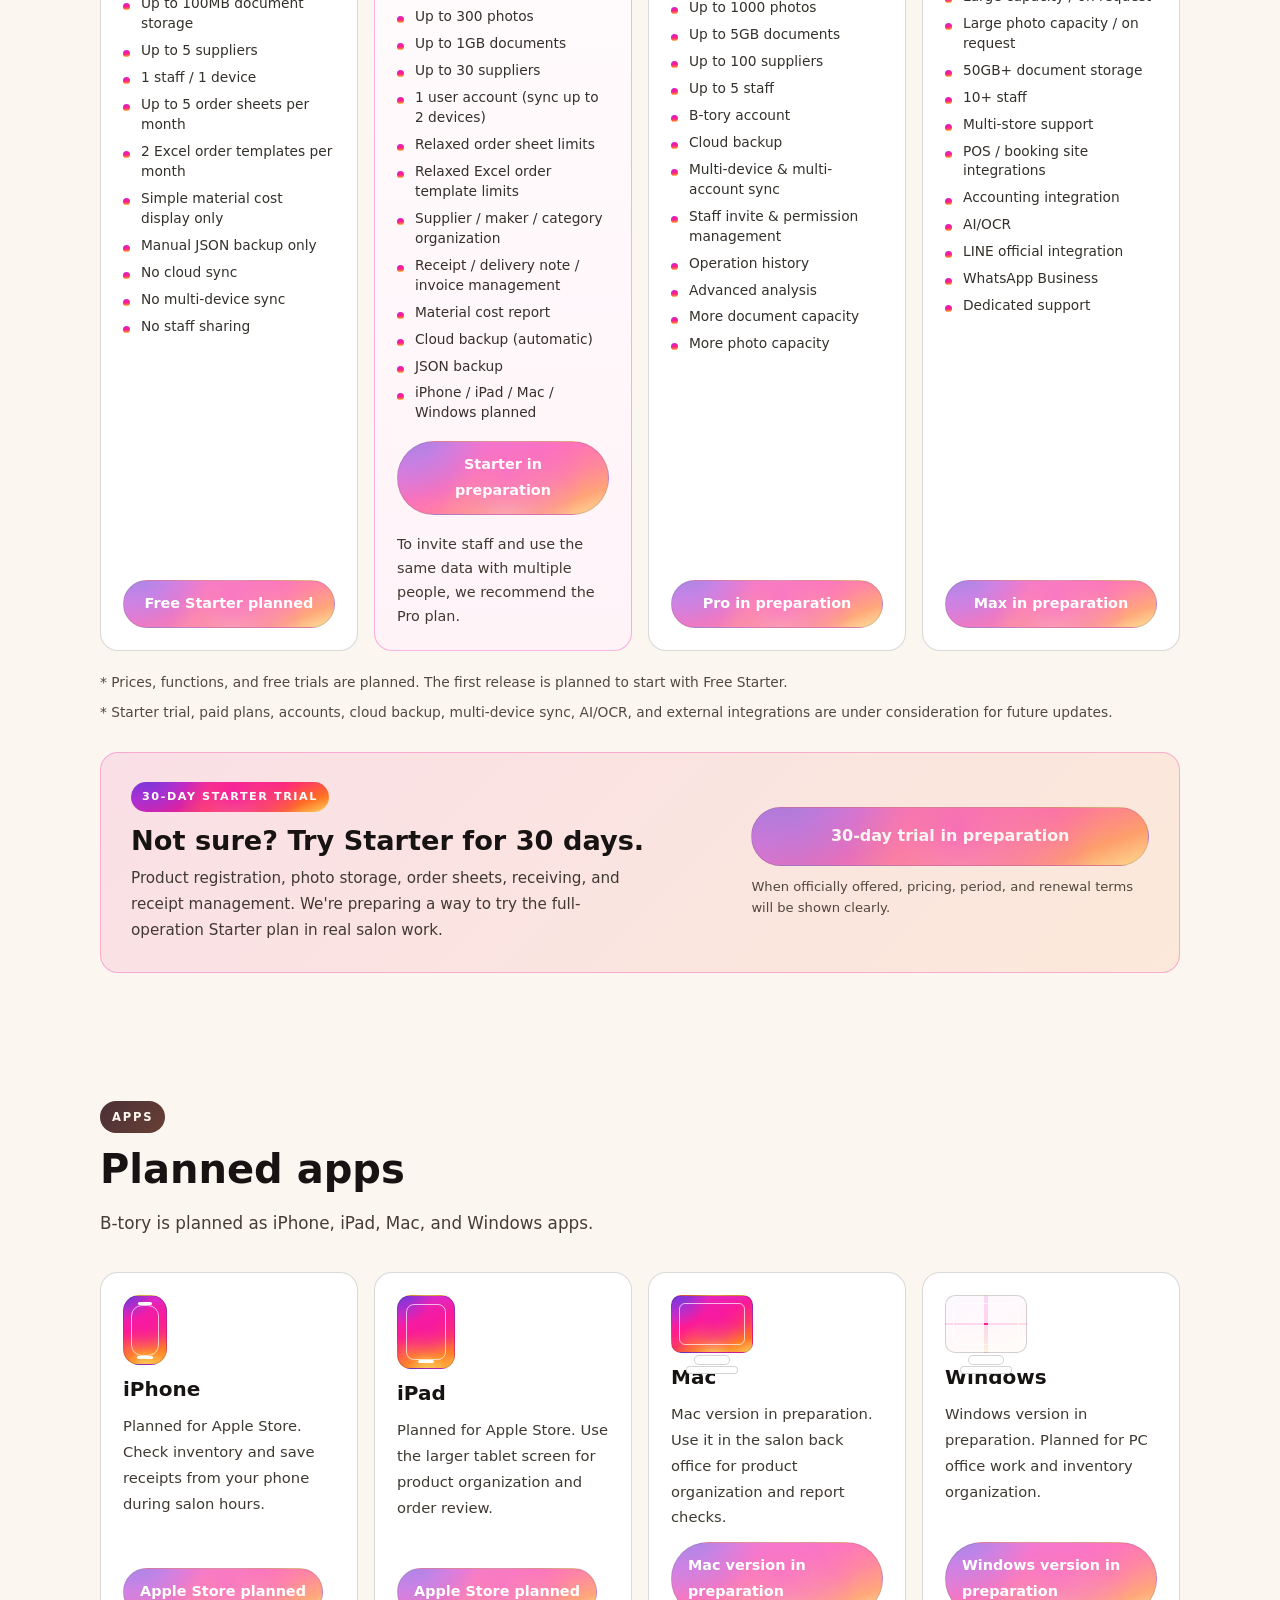
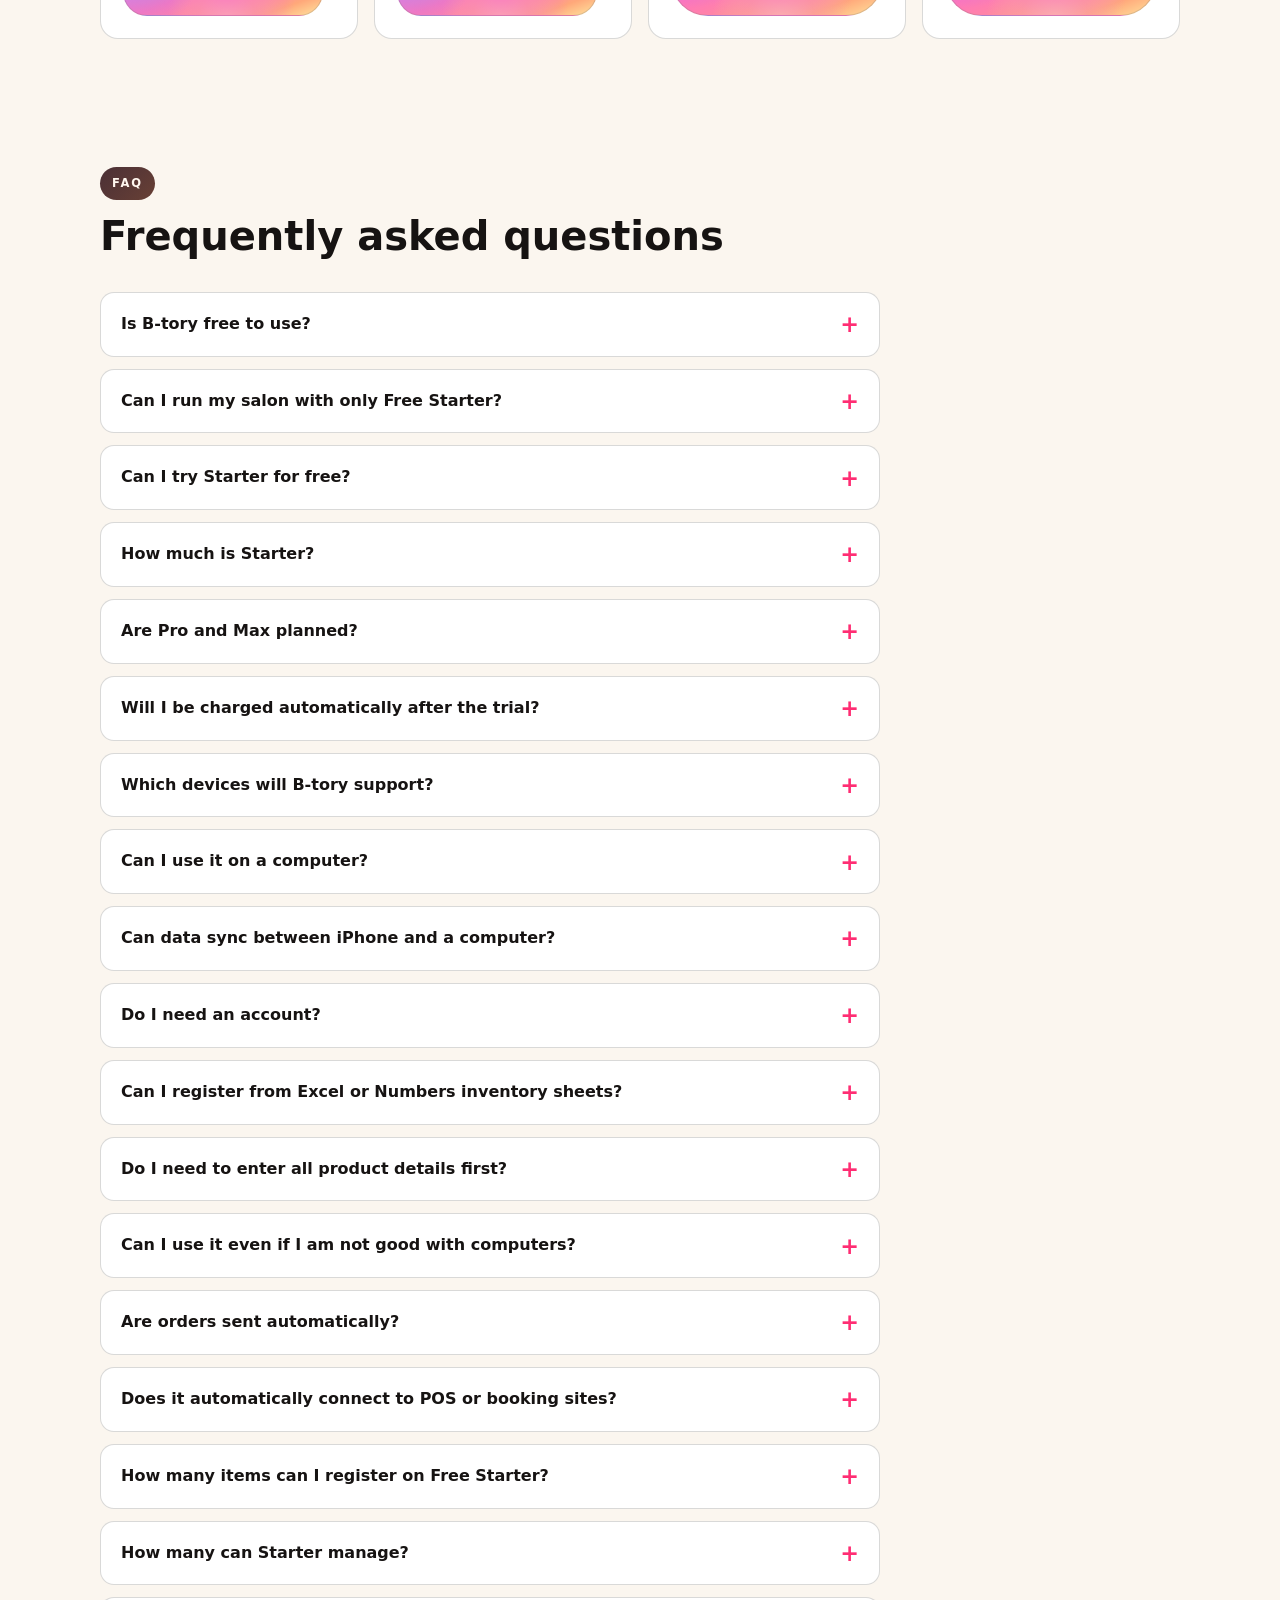
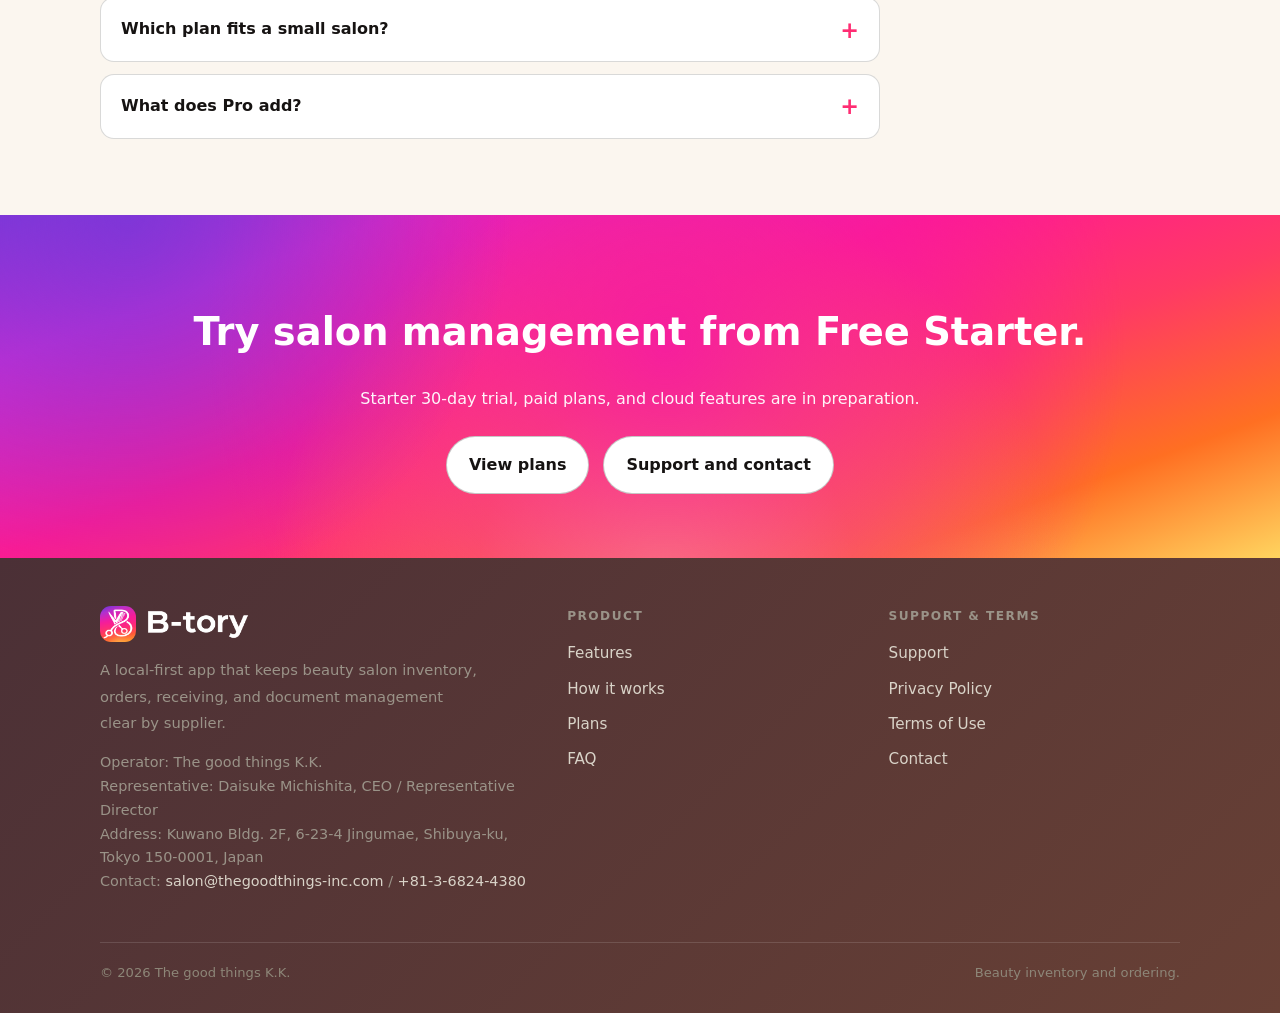
==== commit ece42320: "Plans: Starter account/auto cloud backup + Pro upsell note; Pro team wording Starter (personal use):" ====
--- a/index.html
+++ b/index.html
@@ -22,8 +22,8 @@
 <meta name="twitter:image" content="https://b-tory.com/assets/btory-ogp.png">
 <link rel="icon" type="image/png" href="assets/favicon.png?v=20260624-brand-gradient">
 <link rel="apple-touch-icon" href="assets/apple-touch-icon.png?v=20260624-brand-gradient">
-<link rel="stylesheet" href="css/style.css?v=20260625-limits6">
-<link rel="stylesheet" href="assets/hero-flow.css?v=20260625-limits6">
+<link rel="stylesheet" href="css/style.css?v=20260625-pro8">
+<link rel="stylesheet" href="assets/hero-flow.css?v=20260625-pro8">
 <script type="application/ld+json">
 {
   "@context":"https://schema.org",
@@ -504,16 +504,18 @@
           <li>写真登録 300枚まで</li>
           <li>書類保存 1GBまで</li>
           <li>仕入先 30件まで</li>
-          <li>スタッフ 1〜2名</li>
+          <li>ご利用アカウント 1名（最大2台まで同期）</li>
           <li>発注書作成 制限緩和</li>
           <li>Excelテンプレート発注書 制限緩和</li>
           <li>仕入先別・メーカー別・カテゴリ別整理</li>
           <li>領収書・納品書・請求書管理</li>
           <li>材料費率レポート</li>
+          <li>クラウドバックアップ（自動）</li>
           <li>JSONバックアップ</li>
           <li>iPhone / iPad / Mac / Windows 対応予定</li>
         </ul>
         <span class="btn btn-primary btn-sm is-disabled" role="button" aria-disabled="true">Starter準備中</span>
+        <p class="plan-foot">スタッフを招待して複数人で同じデータを使いたい場合は、Proプランがおすすめです。</p>
       </article>
       <article class="price-card">
         <div class="price-head">
@@ -532,8 +534,8 @@
           <li>スタッフ 5名まで</li>
           <li>B-toryアカウント</li>
           <li>クラウドバックアップ</li>
-          <li>複数端末同期</li>
-          <li>スタッフ共有</li>
+          <li>複数端末・複数アカウント同期</li>
+          <li>スタッフ招待・権限管理</li>
           <li>操作履歴</li>
           <li>詳細分析</li>
           <li>書類容量アップ</li>
@@ -696,7 +698,7 @@
   </div>
 </footer>
 
-<script src="assets/site-i18n.js?v=20260625-limits6"></script>
+<script src="assets/site-i18n.js?v=20260625-pro8"></script>
 <script>
   (function(){
     var t=document.getElementById('menuToggle'),n=document.getElementById('navLinks');
@@ -704,6 +706,6 @@
     n.querySelectorAll('a').forEach(function(a){a.addEventListener('click',function(){n.classList.remove('open');t.setAttribute('aria-expanded',false);});});}
   })();
 </script>
-<script src="assets/hero-flow.js?v=20260625-limits6"></script>
+<script src="assets/hero-flow.js?v=20260625-pro8"></script>
 </body>
 </html>
--- a/css/style.css
+++ b/css/style.css
@@ -416,6 +416,7 @@
 .price-card li{position:relative;padding-left:18px;color:#34302b;font-size:.86rem;line-height:1.45}
 .price-card li::before{content:"";position:absolute;left:0;top:.66em;width:7px;height:7px;border-radius:999px;background:var(--grad-soft)}
 .price-card .btn{margin-top:auto;justify-content:center;width:100%;text-align:center}
+.plan-foot{margin:12px 0 0;color:var(--muted);font-size:.8rem;line-height:1.55}
 .plan-note{margin-top:20px;color:#50483f;font-size:.86rem;line-height:1.7}
 .plan-note p{margin:6px 0 0}
 
